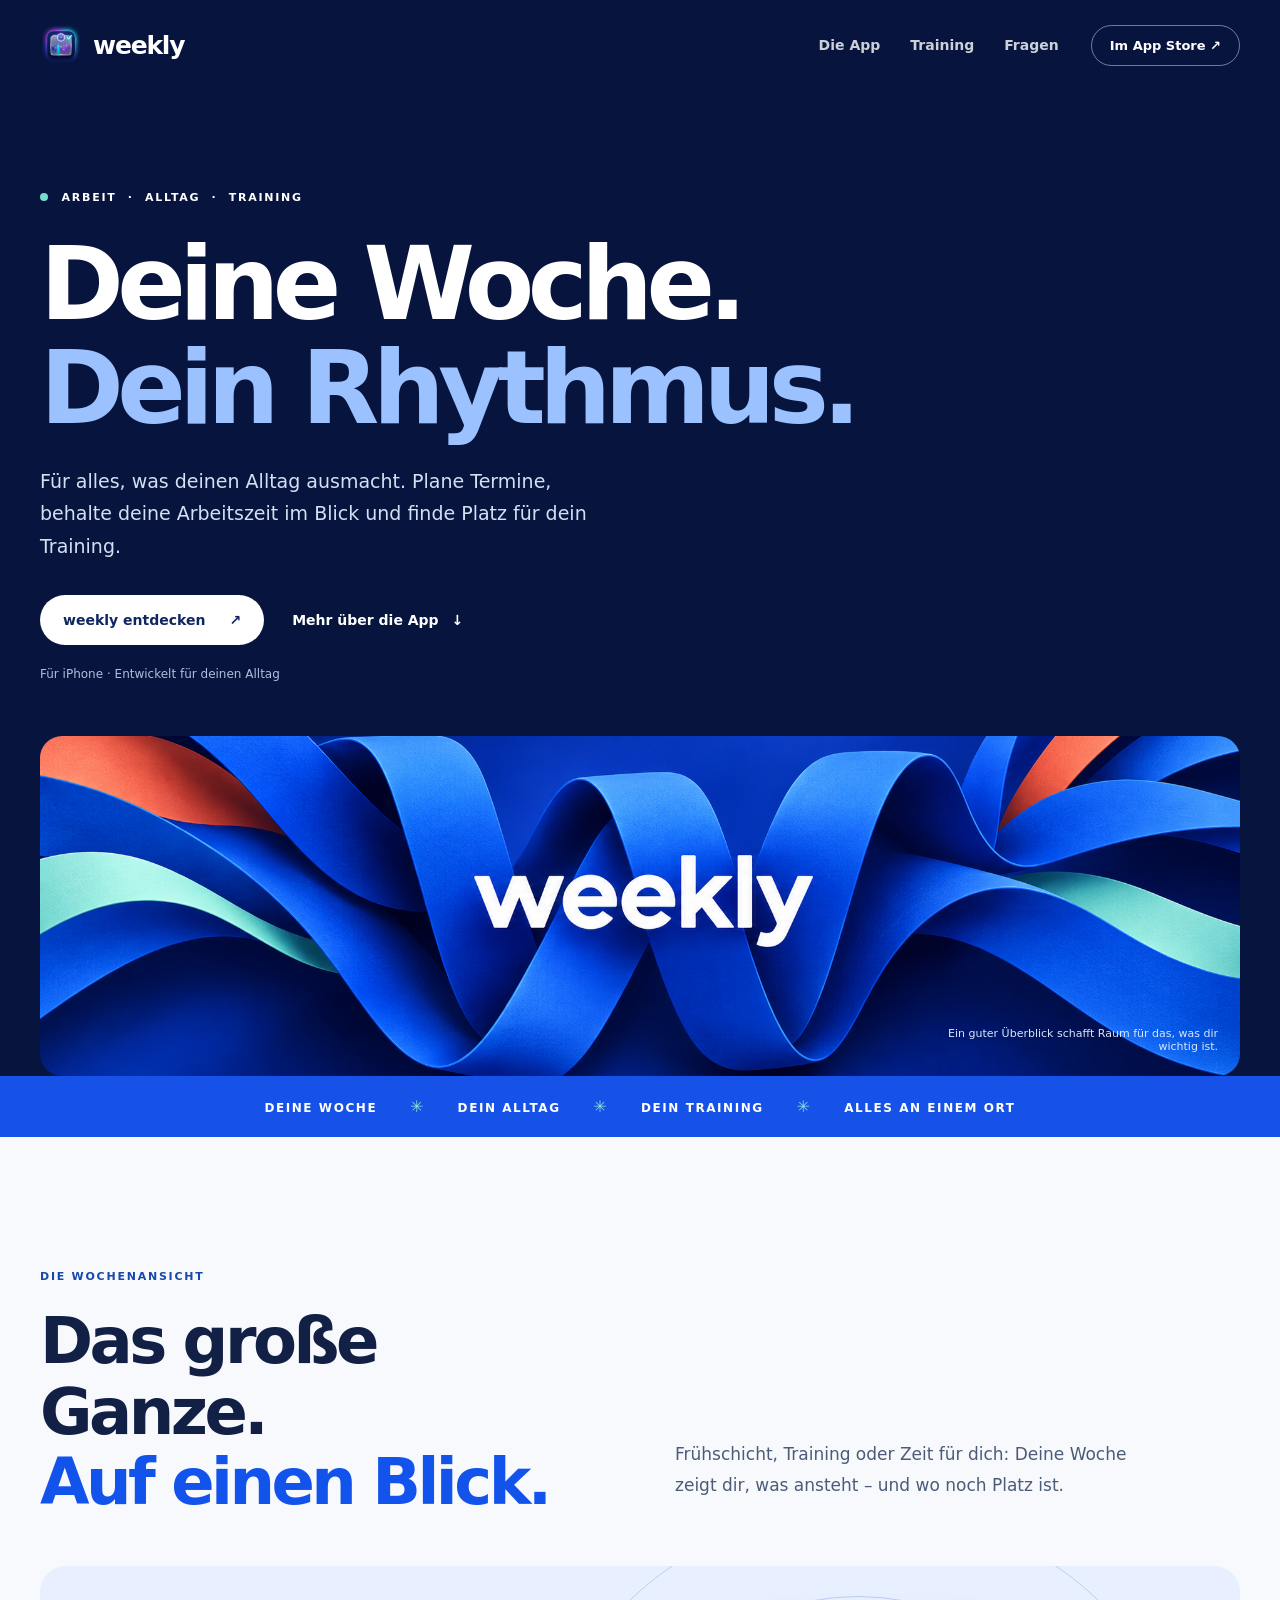
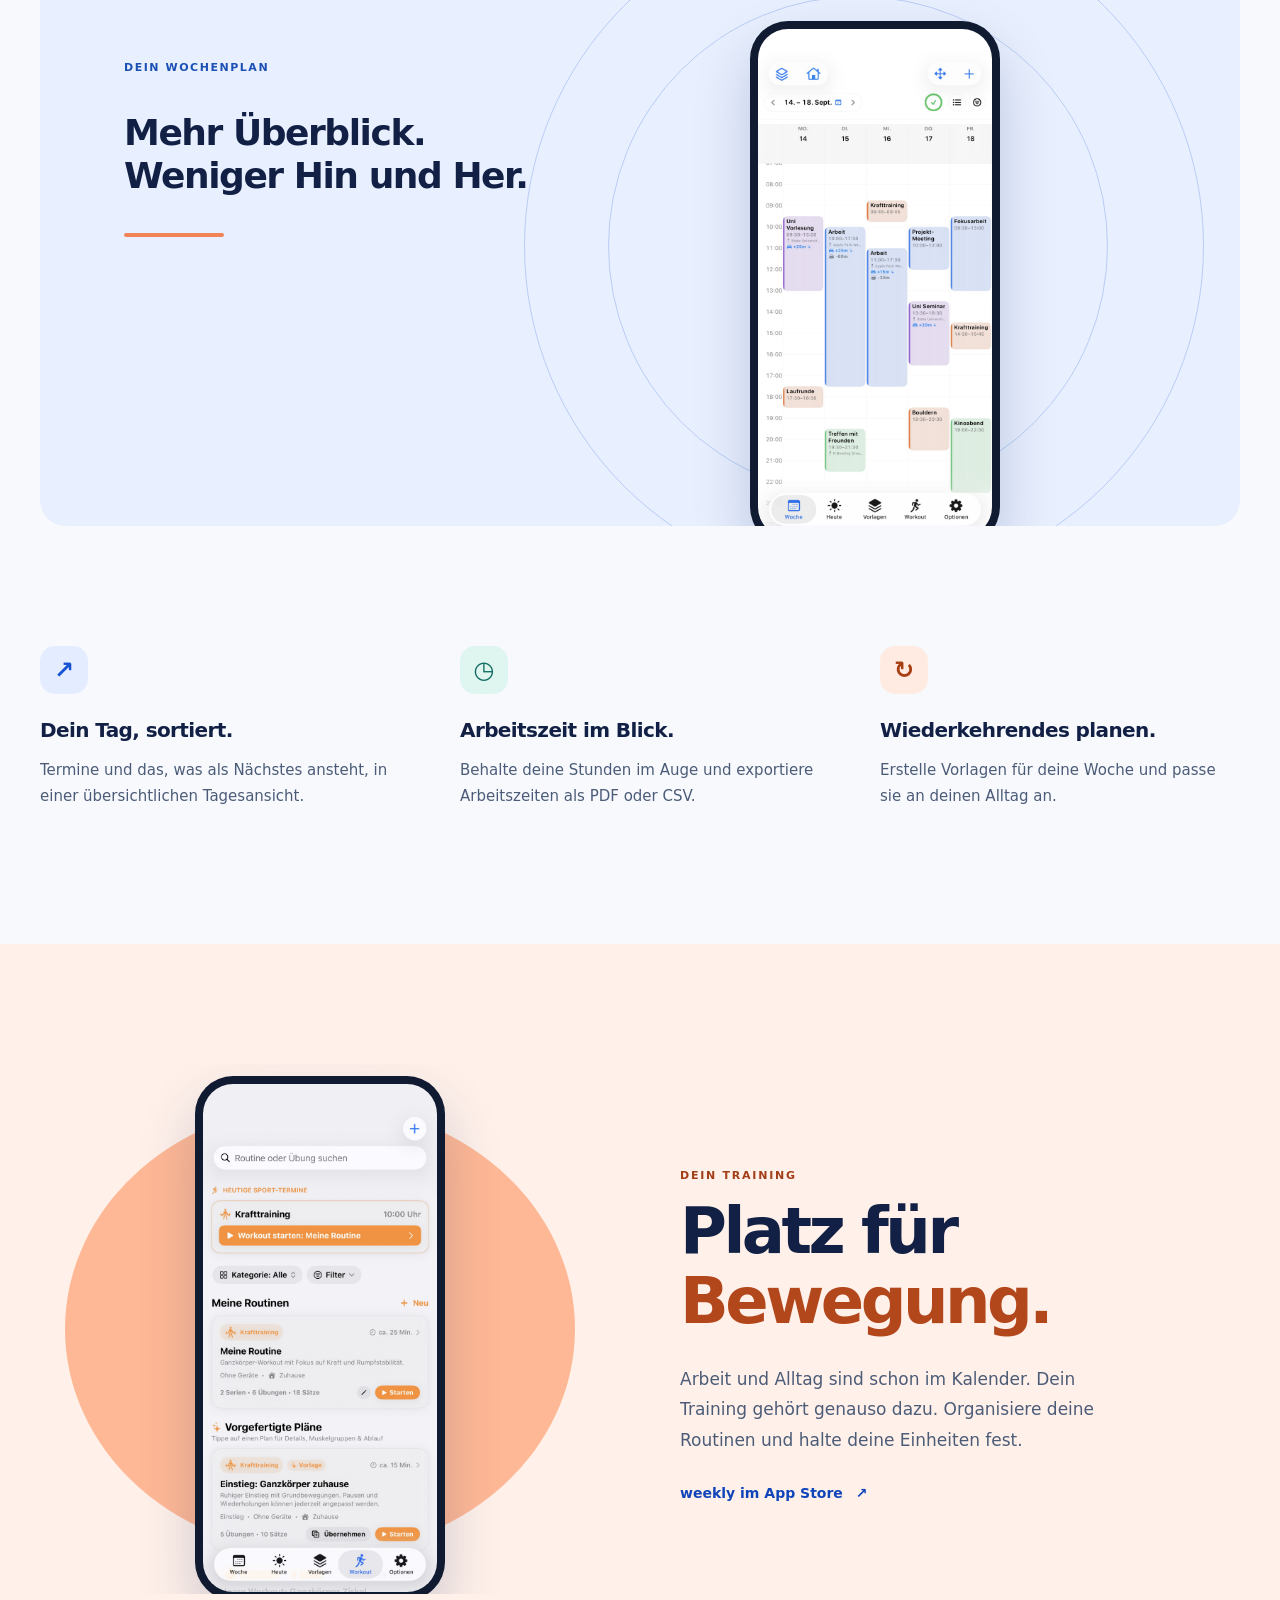
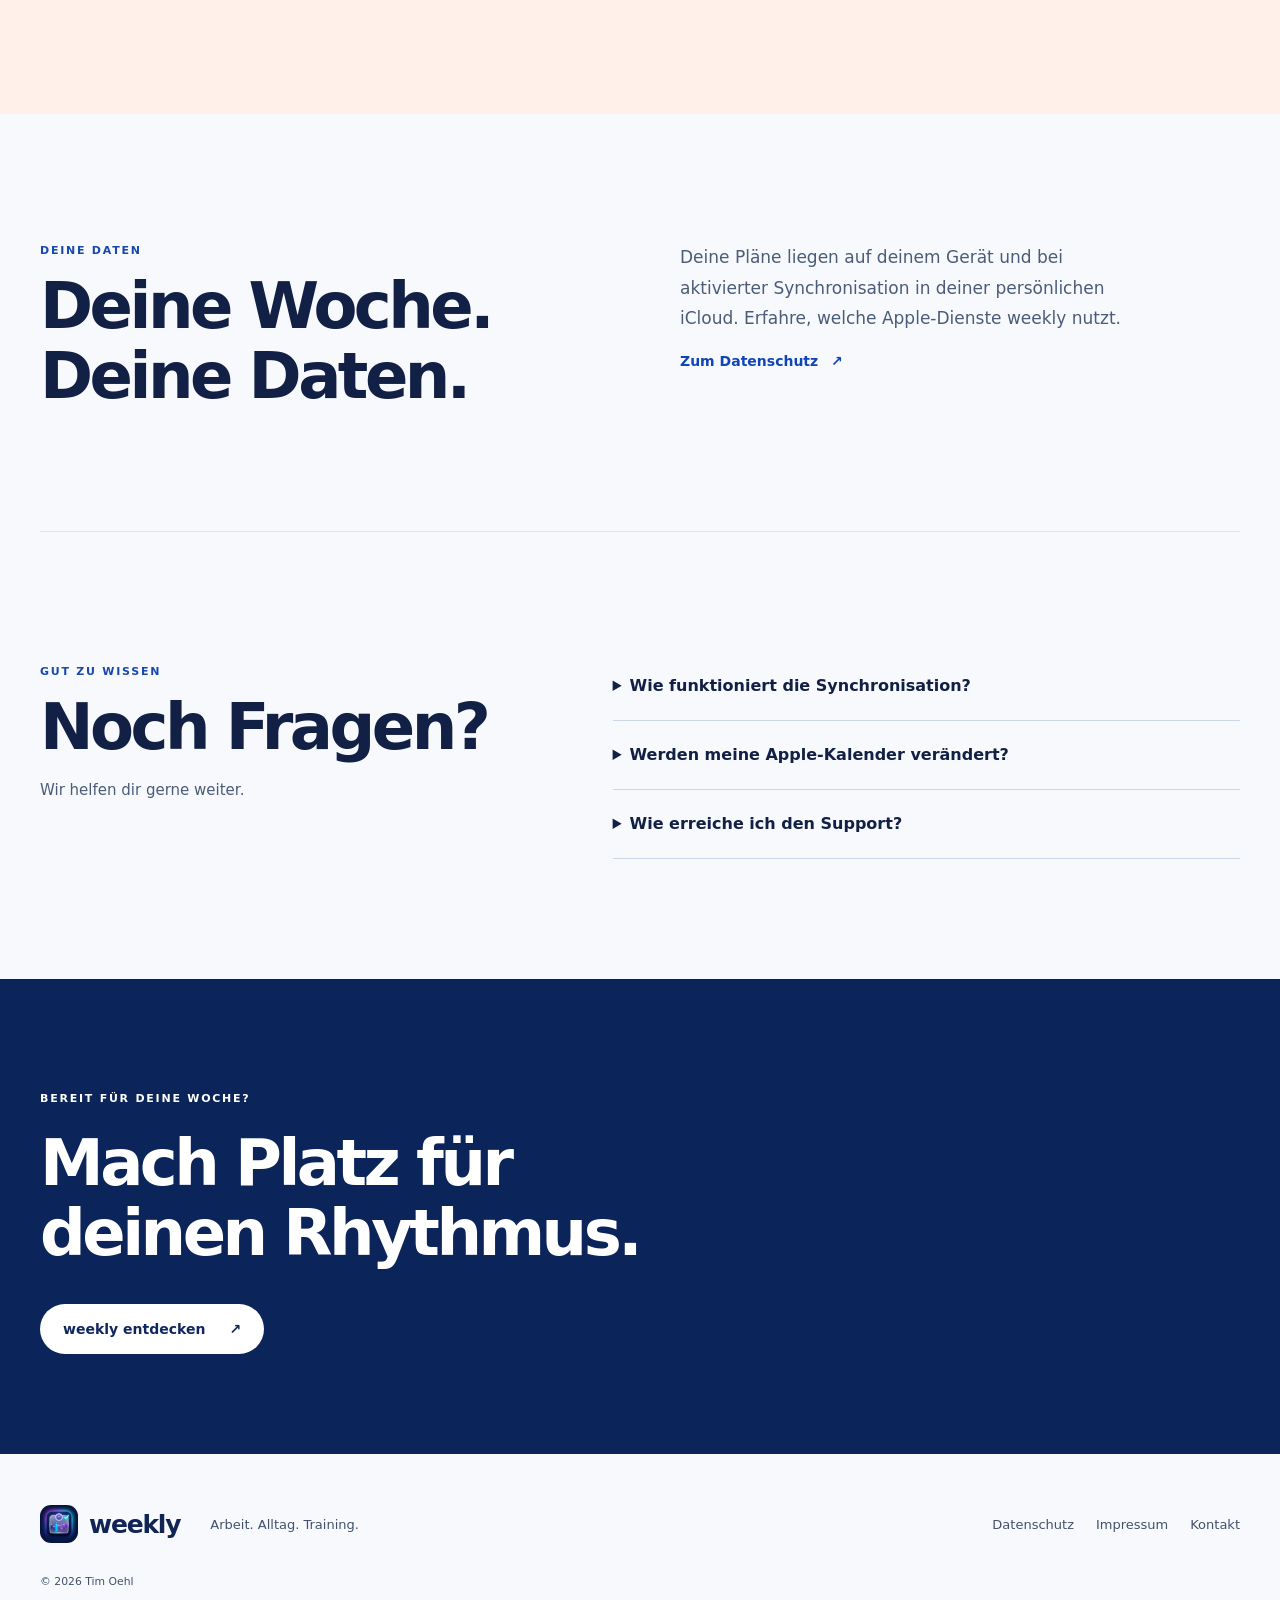
==== entwurf-2026/index.html @ a6a67837 "Add Weekly website redesign draft" ====
<!doctype html>
<html lang="de">
<head>
  <meta charset="utf-8">
  <meta name="viewport" content="width=device-width, initial-scale=1">
  <meta name="robots" content="noindex, nofollow">
  <meta name="description" content="Ein Gestaltungsentwurf für weekly: Arbeit, Alltag und Training in einer Woche.">
  <title>weekly – Deine Woche. Dein Rhythmus.</title>
  <link rel="icon" href="../assets/img/app-icon.png">
  <link rel="stylesheet" href="style.css">
</head>
<body>
<a class="skip" href="#inhalt">Zum Inhalt springen</a>
<header class="topbar wrap">
  <a class="brand" href="#start" aria-label="weekly Startseite"><img src="../assets/img/app-icon.png" alt="" width="42" height="42"><span>weekly</span></a>
  <nav aria-label="Hauptnavigation"><a href="#woche">Die App</a><a href="#training">Training</a><a href="#fragen">Fragen</a></nav>
  <a class="nav-button" href="https://apps.apple.com/us/app/weekly-work-workout/id6808738681">Im App Store <span aria-hidden="true">↗</span></a>
</header>
<main id="inhalt">
  <section id="start" class="hero wrap">
    <div class="hero-copy">
      <p class="eyebrow"><span class="status-dot"></span> ARBEIT &nbsp;·&nbsp; ALLTAG &nbsp;·&nbsp; TRAINING</p>
      <h1>Deine Woche.<br><span>Dein Rhythmus.</span></h1>
      <p class="intro">Für alles, was deinen Alltag ausmacht. Plane Termine, behalte deine Arbeitszeit im Blick und finde Platz für dein Training.</p>
      <div class="actions"><a class="button button-light" href="https://apps.apple.com/us/app/weekly-work-workout/id6808738681">weekly entdecken <span aria-hidden="true">↗</span></a><a class="text-link" href="#woche">Mehr über die App <span aria-hidden="true">↓</span></a></div>
      <p class="hero-note">Für iPhone · Entwickelt für deinen Alltag</p>
    </div>
    <div class="hero-art"><img src="assets/baender.png" alt="" width="1916" height="821"><p class="art-caption">Ein guter Überblick schafft Raum für das, was dir wichtig ist.</p></div>
  </section>
  <div class="ticker" aria-hidden="true"><div>DEINE WOCHE <span>✳</span> DEIN ALLTAG <span>✳</span> DEIN TRAINING <span>✳</span> ALLES AN EINEM ORT</div></div>
  <section id="woche" class="week section wrap">
    <div class="section-head"><p class="eyebrow blue">DIE WOCHENANSICHT</p><h2>Das große Ganze.<br><span>Auf einen Blick.</span></h2><p>Frühschicht, Training oder Zeit für dich: Deine Woche zeigt dir, was ansteht – und wo noch Platz ist.</p></div>
    <div class="week-stage"><div class="stage-copy"><span class="stage-label">DEIN WOCHENPLAN</span><p>Mehr Überblick.<br>Weniger Hin und Her.</p><span class="stage-line"></span></div><div class="phone"><img src="../assets/img/weekly-week-de.jpg" alt="Wochenansicht der App mit beispielhaften Terminen für Arbeit und Training" loading="lazy" width="1320" height="2868"></div><span class="stage-orbit orbit-one"></span><span class="stage-orbit orbit-two"></span></div>
  </section>
  <section class="details section wrap" aria-label="Funktionen">
    <article class="detail"><div class="detail-icon blue-icon" aria-hidden="true">↗</div><h3>Dein Tag, sortiert.</h3><p>Termine und das, was als Nächstes ansteht, in einer übersichtlichen Tagesansicht.</p></article>
    <article class="detail"><div class="detail-icon mint-icon" aria-hidden="true">◷</div><h3>Arbeitszeit im Blick.</h3><p>Behalte deine Stunden im Auge und exportiere Arbeitszeiten als PDF oder CSV.</p></article>
    <article class="detail"><div class="detail-icon orange-icon" aria-hidden="true">↻</div><h3>Wiederkehrendes planen.</h3><p>Erstelle Vorlagen für deine Woche und passe sie an deinen Alltag an.</p></article>
  </section>
  <section id="training" class="training section"><div class="wrap training-grid"><div class="training-visual"><div class="training-blob"></div><div class="phone workout-phone"><img src="../assets/img/weekly-workout-de.jpg" alt="Workout-Bereich der App mit Routinen und Trainingsplänen" loading="lazy" width="1320" height="2868"></div></div><div class="training-copy"><p class="eyebrow orange">DEIN TRAINING</p><h2>Platz für<br><span>Bewegung.</span></h2><p>Arbeit und Alltag sind schon im Kalender. Dein Training gehört genauso dazu. Organisiere deine Routinen und halte deine Einheiten fest.</p><a class="text-link dark-link" href="https://apps.apple.com/us/app/weekly-work-workout/id6808738681">weekly im App Store <span aria-hidden="true">↗</span></a></div></div></section>
  <section class="privacy wrap section"><div><p class="eyebrow blue">DEINE DATEN</p><h2>Deine Woche.<br>Deine Daten.</h2></div><div><p>Deine Pläne liegen auf deinem Gerät und bei aktivierter Synchronisation in deiner persönlichen iCloud. Erfahre, welche Apple-Dienste weekly nutzt.</p><a class="text-link dark-link" href="../privacy.html">Zum Datenschutz <span aria-hidden="true">↗</span></a></div></section>
  <section id="fragen" class="faq wrap section"><div class="faq-heading"><p class="eyebrow blue">GUT ZU WISSEN</p><h2>Noch Fragen?</h2><p>Wir helfen dir gerne weiter.</p></div><div class="faq-list"><details><summary>Wie funktioniert die Synchronisation?</summary><p>Wenn du iCloud für weekly aktiviert hast, können deine Daten über dein persönliches iCloud-Konto auf deinen Geräten synchronisiert werden.</p></details><details><summary>Werden meine Apple-Kalender verändert?</summary><p>weekly zeigt ausgewählte Kalendertermine als lesende Einbindung an. Deine Quellkalender bleiben unverändert.</p></details><details><summary>Wie erreiche ich den Support?</summary><p>Schreibe an <a href="mailto:weekly.workandworkout@gmail.com">weekly.workandworkout@gmail.com</a>.</p></details></div></section>
  <section class="endcap"><div class="wrap"><p class="eyebrow">BEREIT FÜR DEINE WOCHE?</p><h2>Mach Platz für<br>deinen Rhythmus.</h2><a class="button button-light" href="https://apps.apple.com/us/app/weekly-work-workout/id6808738681">weekly entdecken <span aria-hidden="true">↗</span></a></div></section>
</main>
<footer class="wrap footer"><a class="brand" href="#start"><img src="../assets/img/app-icon.png" alt="" width="38" height="38"><span>weekly</span></a><p>Arbeit. Alltag. Training.</p><div><a href="../privacy.html">Datenschutz</a><a href="../imprint.html">Impressum</a><a href="mailto:weekly.workandworkout@gmail.com">Kontakt</a></div><small>© 2026 Tim Oehl</small></footer>
</body>
</html>
---- entwurf-2026/style.css ----
@font-face{font-family:Jakarta;src:url('assets/PlusJakartaSans-Variable.ttf') format('truetype');font-weight:200 800;font-display:swap}
:root{--navy:#07153e;--blue:#1253eb;--text:#112044;--muted:#4c5c78;--orange:#e86834;--paper:#f7f9fd}*{box-sizing:border-box}html{scroll-behavior:smooth}body{margin:0;font-family:Jakarta,system-ui,sans-serif;color:var(--text);background:var(--paper)}a{color:inherit}img{display:block;max-width:100%}.wrap{width:min(100% - 64px,1200px);margin-inline:auto}.skip{position:absolute;left:20px;top:-100px;z-index:10;background:white;color:#07153e;padding:12px}.skip:focus{top:10px}:focus-visible{outline:3px solid #ff925f;outline-offset:4px}.topbar{display:flex;align-items:center;gap:32px;min-height:90px;color:white}.brand{display:inline-flex;align-items:center;gap:11px;text-decoration:none;font-size:25px;letter-spacing:-1.2px;font-weight:800}.brand img{border-radius:11px}.topbar nav{display:flex;gap:30px;margin-left:auto;font-size:14px;font-weight:600}.topbar nav a{text-decoration:none;opacity:.8}.topbar nav a:hover{opacity:1}.nav-button{padding:12px 18px;border:1px solid #ffffff70;border-radius:100px;text-decoration:none;font-size:13px;font-weight:700;white-space:nowrap}.topbar,.hero{position:relative;z-index:1}body:before{content:"";position:absolute;inset:0 0 auto;height:920px;background:#07153e;z-index:0}.hero{color:white;padding-top:88px}.hero-copy{position:relative;z-index:2;max-width:870px}.eyebrow{font-size:11px;letter-spacing:.16em;font-weight:800;line-height:1.6}.status-dot{display:inline-block;width:8px;height:8px;background:#78dccc;border-radius:50%;margin-right:8px}.hero h1{font-size:clamp(52px,7.9vw,104px);line-height:1.03;letter-spacing:-.065em;margin:25px 0}.hero h1 span{color:#9bc2ff}.intro{font-size:clamp(16px,1.5vw,19px);line-height:1.7;color:#d4dff3;max-width:570px}.actions{display:flex;align-items:center;gap:28px;margin-top:33px}.button{display:inline-flex;gap:24px;align-items:center;justify-content:center;padding:17px 23px;border-radius:100px;text-decoration:none;font-weight:800;font-size:14px}.button-light{background:white;color:#102660}.text-link{font-size:14px;font-weight:700;text-decoration:none}.text-link span{margin-left:8px}.hero-note{font-size:12px;color:#aebfdb;margin-top:22px}.hero-art{margin-top:55px;position:relative}.hero-art img{width:100%;height:340px;object-fit:cover;border-radius:22px}.art-caption{position:absolute;bottom:12px;right:22px;font-size:11px;color:#d7e6ff;text-align:right;max-width:270px}.ticker{background:#1752e8;color:#fff;margin-top:0;overflow:hidden;white-space:nowrap;font-weight:800;font-size:12px;letter-spacing:.13em}.ticker div{text-align:center;padding:21px}.ticker span{color:#87e1d2;padding:0 27px;font-size:16px}.section{padding-block:120px}.section-head{display:grid;grid-template-columns:1fr 1fr;column-gap:70px;align-items:end}.section-head .eyebrow{grid-column:1/-1}.section h2,.endcap h2{font-size:clamp(40px,5vw,66px);line-height:1.1;letter-spacing:-.055em;margin:10px 0 0}.section h2 span{color:var(--blue)}.section-head>p:last-child,.training-copy>p:not(.eyebrow),.privacy>div:last-child p{font-size:17px;color:var(--muted);line-height:1.8;max-width:460px}.blue{color:#1749ad}.week-stage{height:560px;border-radius:26px;background:#e8effe;margin-top:48px;position:relative;overflow:hidden}.stage-copy{position:absolute;top:90px;left:7%;z-index:2}.stage-label{font-weight:800;font-size:11px;letter-spacing:.14em;color:#1b50b5}.stage-copy p{font-size:clamp(24px,3vw,36px);font-weight:800;letter-spacing:-.04em;line-height:1.2}.stage-line{display:block;width:100px;height:4px;background:#f08457;border-radius:3px}.phone{width:250px;background:#101b32;padding:8px;border-radius:38px;box-shadow:0 28px 55px #16366e35;overflow:hidden}.phone img{width:100%;border-radius:30px}.week-stage .phone{position:absolute;top:55px;right:20%;z-index:2}.stage-orbit{position:absolute;width:500px;height:500px;border-radius:50%;border:1px solid #b9cdf5;right:11%;top:30px}.orbit-two{width:680px;height:680px;right:3%;top:-60px}.details{display:grid;grid-template-columns:repeat(3,1fr);gap:60px;padding-top:0}.detail-icon{width:48px;height:48px;border-radius:15px;display:grid;place-items:center;font-size:24px;font-weight:800}.blue-icon{color:#1552d2;background:#e4edff}.mint-icon{color:#126c63;background:#dff5ef}.orange-icon{color:#a83e12;background:#ffebe2}.detail h3{font-size:20px;letter-spacing:-.03em;margin:24px 0 10px}.detail p,.faq-heading p:last-child{font-size:15px;line-height:1.75;color:var(--muted)}.training{background:#fff0e9}.training-grid{display:grid;grid-template-columns:1fr 1fr;align-items:center;gap:80px}.training-visual{height:530px;position:relative;overflow:hidden}.training-blob{position:absolute;inset:40px 25px;border-radius:50%;background:#ffb895}.workout-phone{position:absolute;top:12px;left:50%;transform:translateX(-50%)}.training-copy h2 span{color:#b3471c}.orange{color:#a13e18}.training-copy>p:not(.eyebrow){margin:27px 0}.dark-link{color:#1045ba}.privacy{display:grid;grid-template-columns:1fr 1fr;gap:80px;border-bottom:1px solid #dce5f4}.privacy p{margin-top:8px}.faq{display:grid;grid-template-columns:1fr 1.3fr;gap:90px}.faq details{border-bottom:1px solid #ccd7e7;padding:22px 0}.faq summary{font-weight:700;cursor:pointer;line-height:1.5}.faq details p{font-size:14px;color:var(--muted);line-height:1.7}.endcap{background:#0b245a;color:white;padding:100px 0}.endcap h2{margin:20px 0 35px}.footer{display:flex;align-items:center;gap:30px;padding-block:50px;color:#42516c;font-size:13px;flex-wrap:wrap}.footer .brand{color:#102455}.footer div{display:flex;gap:22px;margin-left:auto}.footer a{text-decoration:none}.footer small{flex-basis:100%}@media(max-width:700px){.wrap{width:min(100% - 36px,1200px)}.topbar{min-height:76px;gap:10px}.topbar nav{display:none}.nav-button{margin-left:auto;font-size:12px}.hero{padding-top:55px}.hero h1{font-size:clamp(48px,12vw,72px)}.hero-art{margin-top:45px}.hero-art img{height:230px}.art-caption{display:none}body:before{height:820px}.ticker div{text-align:left}.section{padding-block:75px}.section-head,.training-grid,.privacy,.faq{grid-template-columns:1fr;gap:20px}.section-head>p:last-child{margin-top:12px}.week-stage{height:470px}.week-stage .phone{right:6%;top:90px;width:190px}.stage-copy{top:35px;left:7%}.stage-copy p{font-size:20px}.details{grid-template-columns:1fr;gap:25px;padding-top:0}.detail{display:grid;grid-template-columns:48px 1fr;column-gap:16px}.detail h3{margin:0}.detail p{grid-column:2;margin-top:0}.training-grid{gap:30px}.training-visual{height:420px}.workout-phone{width:205px}.privacy{gap:15px}.faq{gap:20px}.footer div{margin-left:0;flex-basis:100%}}@media(prefers-reduced-motion:reduce){html{scroll-behavior:auto}}
/* Let each dark region grow with its content at every text and viewport size. */
body:before{display:none}.topbar:before,.hero:before{content:"";position:absolute;z-index:-1;top:0;bottom:0;left:50%;width:100vw;transform:translateX(-50%);background:var(--navy)}.phone img{height:auto}
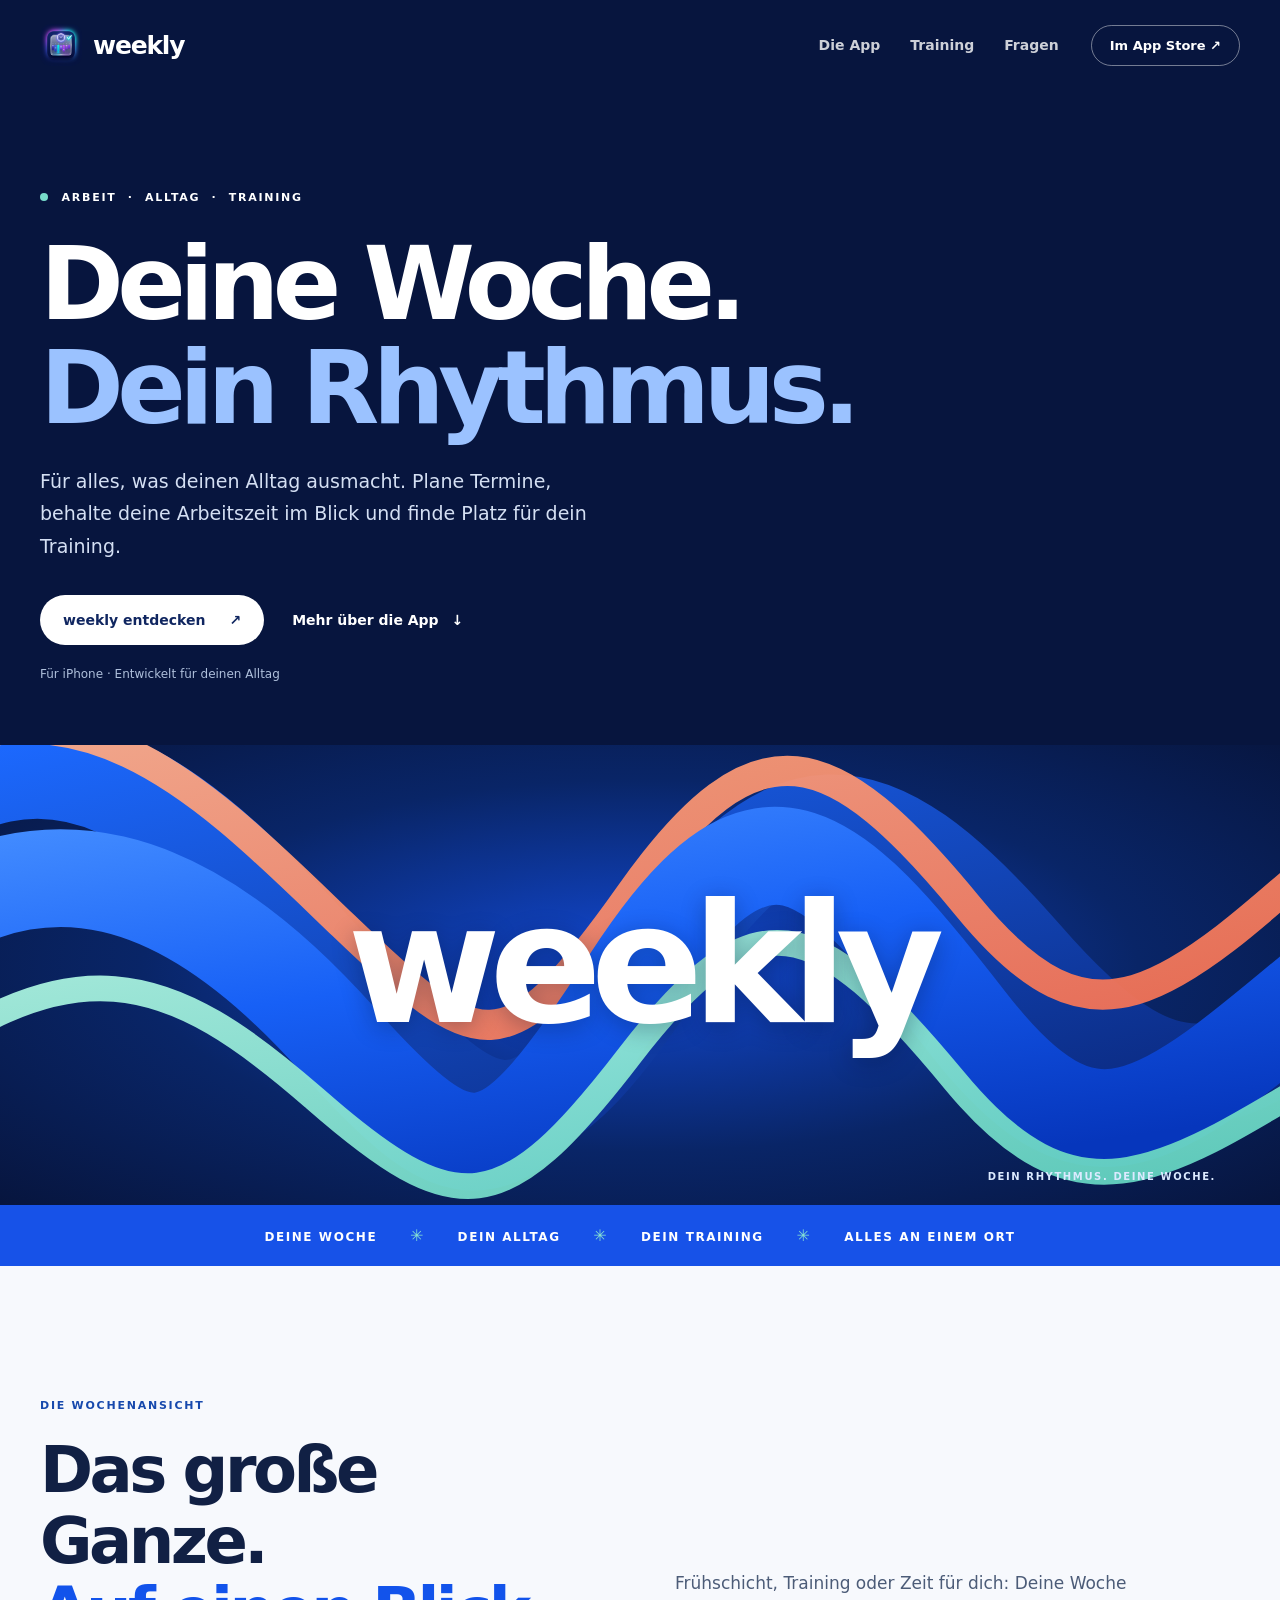
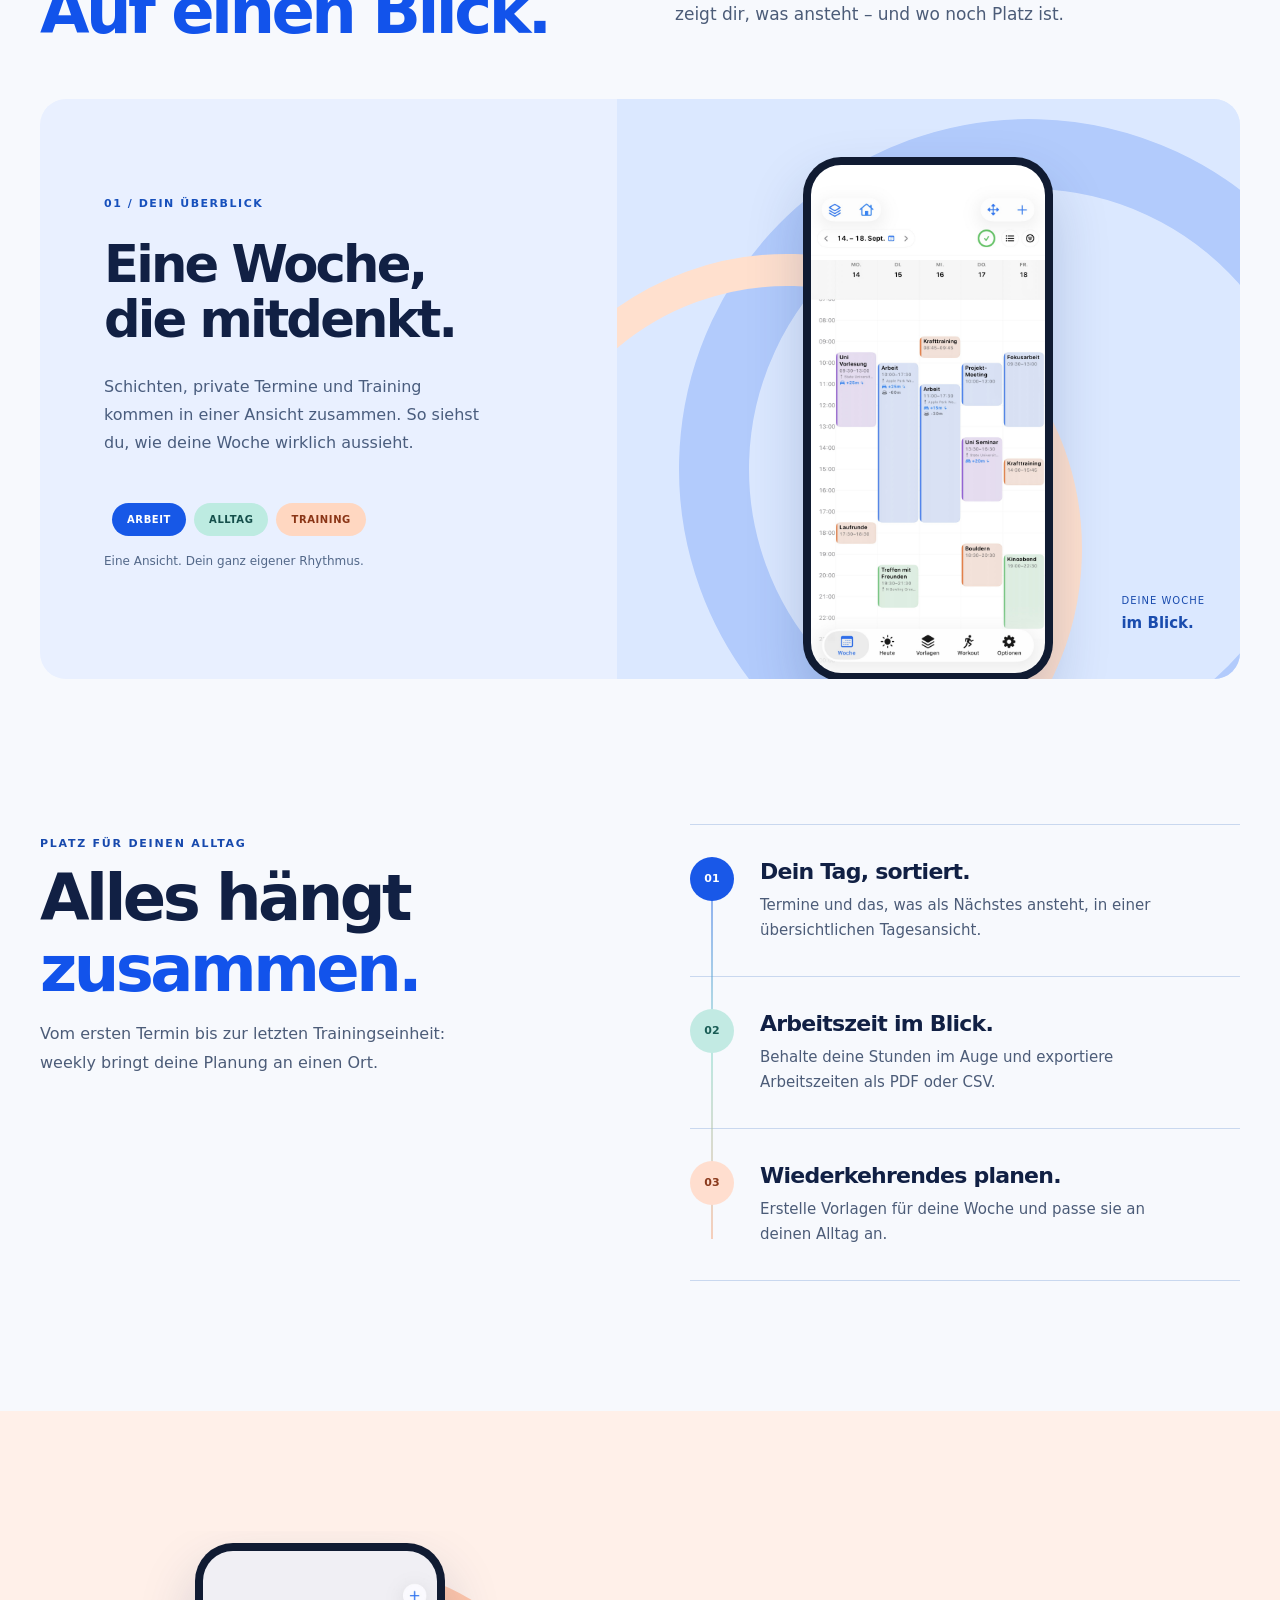
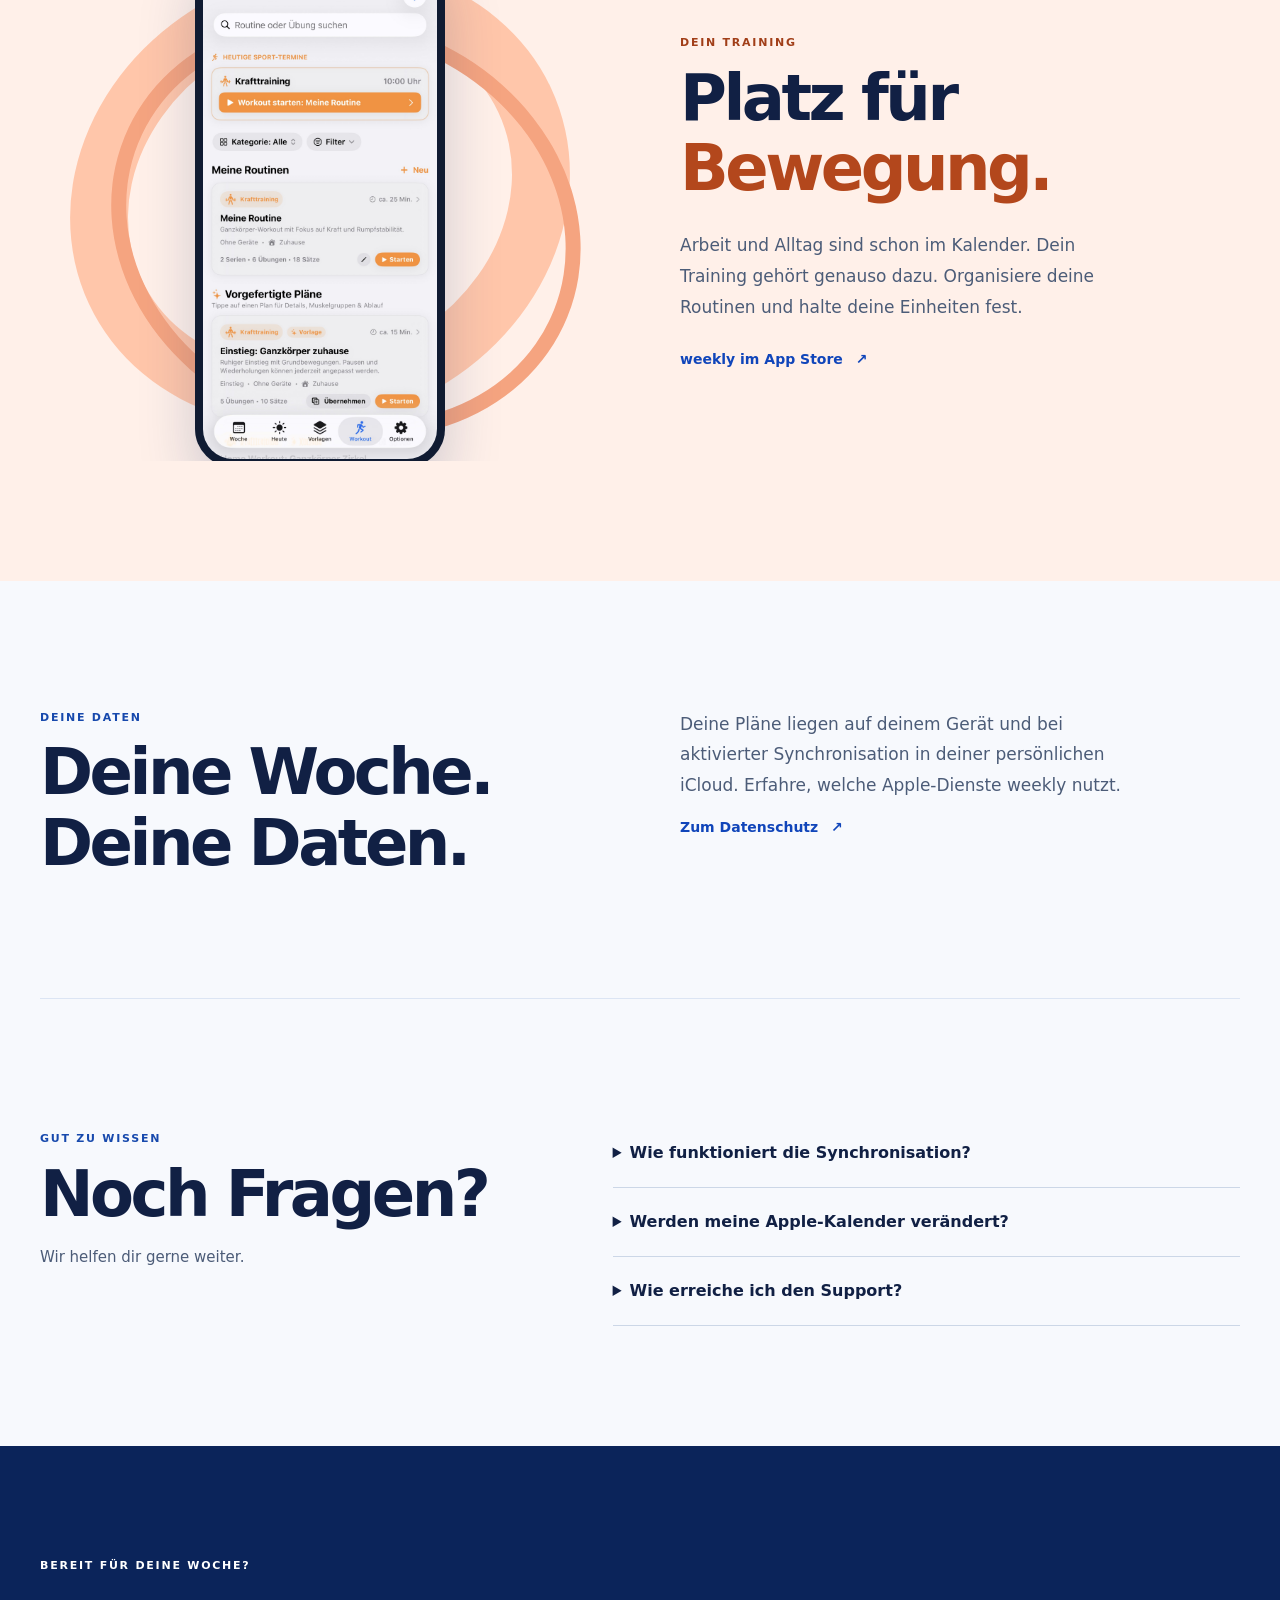
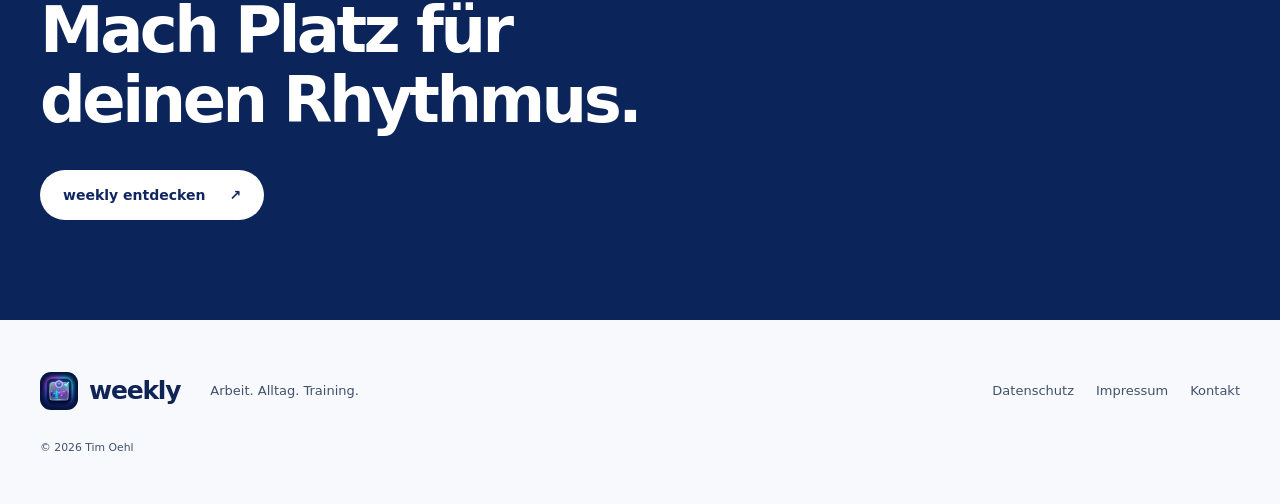
==== commit 26301eb2: "Bring ribbon motion into Weekly website draft" ====
--- a/entwurf-2026/index.html
+++ b/entwurf-2026/index.html
@@ -25,18 +25,30 @@
       <div class="actions"><a class="button button-light" href="https://apps.apple.com/us/app/weekly-work-workout/id6808738681">weekly entdecken <span aria-hidden="true">↗</span></a><a class="text-link" href="#woche">Mehr über die App <span aria-hidden="true">↓</span></a></div>
       <p class="hero-note">Für iPhone · Entwickelt für deinen Alltag</p>
     </div>
-    <div class="hero-art"><img src="assets/baender.png" alt="" width="1916" height="821"><p class="art-caption">Ein guter Überblick schafft Raum für das, was dir wichtig ist.</p></div>
+    <div class="ribbon-hero" aria-label="weekly – Dein Rhythmus für die Woche">
+      <svg class="ribbon-art" viewBox="0 0 1440 520" preserveAspectRatio="xMidYMid slice" aria-hidden="true">
+        <defs>
+          <linearGradient id="ribbon-blue" x1="0" y1="0" x2="0.8" y2="1"><stop stop-color="#428bff"/><stop offset=".45" stop-color="#1760f6"/><stop offset="1" stop-color="#0636bc"/></linearGradient>
+          <linearGradient id="ribbon-deep" x1="0" y1="0" x2="1" y2="1"><stop stop-color="#1c69ff"/><stop offset="1" stop-color="#092373"/></linearGradient>
+          <linearGradient id="ribbon-coral" x1="0" y1="0" x2="1" y2="1"><stop stop-color="#ffae87"/><stop offset="1" stop-color="#f36c50"/></linearGradient>
+          <linearGradient id="ribbon-mint" x1="0" y1="0" x2="1" y2="1"><stop stop-color="#b3f6e3"/><stop offset="1" stop-color="#5ccfbd"/></linearGradient>
+        </defs>
+        <g class="ribbon-layer ribbon-layer-back"><path d="M-150 120 C65 -80 216 83 380 264 S588 478 735 258 S974 37 1150 240 S1415 400 1580 178" fill="none" stroke="url(#ribbon-deep)" stroke-width="112"/><path d="M-120 26 C92 -94 234 58 386 204 S568 369 710 168 S937 -2 1089 183 S1320 274 1555 66" fill="none" stroke="url(#ribbon-coral)" stroke-width="34" opacity=".94"/></g>
+        <g class="ribbon-layer ribbon-layer-front"><path d="M-180 276 C40 51 232 167 380 333 S565 491 710 266 S930 109 1088 313 S1320 406 1580 194" fill="none" stroke="url(#ribbon-blue)" stroke-width="110"/><path d="M-145 400 C80 210 194 259 354 399 S566 536 708 351 S917 189 1074 379 S1330 463 1580 318" fill="none" stroke="url(#ribbon-mint)" stroke-width="29" opacity=".95"/></g>
+      </svg>
+      <span class="ribbon-wordmark" aria-hidden="true">weekly</span>
+      <span class="ribbon-footnote" aria-hidden="true">DEIN RHYTHMUS. DEINE WOCHE.</span>
+    </div>
   </section>
   <div class="ticker" aria-hidden="true"><div>DEINE WOCHE <span>✳</span> DEIN ALLTAG <span>✳</span> DEIN TRAINING <span>✳</span> ALLES AN EINEM ORT</div></div>
   <section id="woche" class="week section wrap">
     <div class="section-head"><p class="eyebrow blue">DIE WOCHENANSICHT</p><h2>Das große Ganze.<br><span>Auf einen Blick.</span></h2><p>Frühschicht, Training oder Zeit für dich: Deine Woche zeigt dir, was ansteht – und wo noch Platz ist.</p></div>
-    <div class="week-stage"><div class="stage-copy"><span class="stage-label">DEIN WOCHENPLAN</span><p>Mehr Überblick.<br>Weniger Hin und Her.</p><span class="stage-line"></span></div><div class="phone"><img src="../assets/img/weekly-week-de.jpg" alt="Wochenansicht der App mit beispielhaften Terminen für Arbeit und Training" loading="lazy" width="1320" height="2868"></div><span class="stage-orbit orbit-one"></span><span class="stage-orbit orbit-two"></span></div>
+    <div class="week-story">
+      <div class="week-story-copy"><span class="story-index">01 / DEIN ÜBERBLICK</span><h3>Eine Woche,<br>die mitdenkt.</h3><p>Schichten, private Termine und Training kommen in einer Ansicht zusammen. So siehst du, wie deine Woche wirklich aussieht.</p><div class="mini-schedule" aria-hidden="true"><span class="mini-track"></span><span class="schedule-pill work">ARBEIT</span><span class="schedule-pill personal">ALLTAG</span><span class="schedule-pill sport">TRAINING</span></div><p class="story-note">Eine Ansicht. Dein ganz eigener Rhythmus.</p></div>
+      <div class="week-story-visual"><span class="visual-arc arc-a"></span><span class="visual-arc arc-b"></span><div class="phone"><img src="../assets/img/weekly-week-de.jpg" alt="Wochenansicht der App mit beispielhaften Terminen für Arbeit und Training" loading="lazy" width="1320" height="2868"></div><span class="visual-label">DEINE WOCHE<br><strong>im Blick.</strong></span></div>
+    </div>
   </section>
-  <section class="details section wrap" aria-label="Funktionen">
-    <article class="detail"><div class="detail-icon blue-icon" aria-hidden="true">↗</div><h3>Dein Tag, sortiert.</h3><p>Termine und das, was als Nächstes ansteht, in einer übersichtlichen Tagesansicht.</p></article>
-    <article class="detail"><div class="detail-icon mint-icon" aria-hidden="true">◷</div><h3>Arbeitszeit im Blick.</h3><p>Behalte deine Stunden im Auge und exportiere Arbeitszeiten als PDF oder CSV.</p></article>
-    <article class="detail"><div class="detail-icon orange-icon" aria-hidden="true">↻</div><h3>Wiederkehrendes planen.</h3><p>Erstelle Vorlagen für deine Woche und passe sie an deinen Alltag an.</p></article>
-  </section>
+  <section class="flow-section" aria-label="Die Funktionen von weekly"><div class="wrap flow-layout"><div class="flow-intro"><p class="eyebrow blue">PLATZ FÜR DEINEN ALLTAG</p><h2>Alles hängt<br><span>zusammen.</span></h2><p>Vom ersten Termin bis zur letzten Trainingseinheit: weekly bringt deine Planung an einen Ort.</p></div><div class="flow-list"><article class="flow-item"><span class="flow-number">01</span><div><h3>Dein Tag, sortiert.</h3><p>Termine und das, was als Nächstes ansteht, in einer übersichtlichen Tagesansicht.</p></div></article><article class="flow-item"><span class="flow-number mint">02</span><div><h3>Arbeitszeit im Blick.</h3><p>Behalte deine Stunden im Auge und exportiere Arbeitszeiten als PDF oder CSV.</p></div></article><article class="flow-item"><span class="flow-number coral">03</span><div><h3>Wiederkehrendes planen.</h3><p>Erstelle Vorlagen für deine Woche und passe sie an deinen Alltag an.</p></div></article></div></div></section>
   <section id="training" class="training section"><div class="wrap training-grid"><div class="training-visual"><div class="training-blob"></div><div class="phone workout-phone"><img src="../assets/img/weekly-workout-de.jpg" alt="Workout-Bereich der App mit Routinen und Trainingsplänen" loading="lazy" width="1320" height="2868"></div></div><div class="training-copy"><p class="eyebrow orange">DEIN TRAINING</p><h2>Platz für<br><span>Bewegung.</span></h2><p>Arbeit und Alltag sind schon im Kalender. Dein Training gehört genauso dazu. Organisiere deine Routinen und halte deine Einheiten fest.</p><a class="text-link dark-link" href="https://apps.apple.com/us/app/weekly-work-workout/id6808738681">weekly im App Store <span aria-hidden="true">↗</span></a></div></div></section>
   <section class="privacy wrap section"><div><p class="eyebrow blue">DEINE DATEN</p><h2>Deine Woche.<br>Deine Daten.</h2></div><div><p>Deine Pläne liegen auf deinem Gerät und bei aktivierter Synchronisation in deiner persönlichen iCloud. Erfahre, welche Apple-Dienste weekly nutzt.</p><a class="text-link dark-link" href="../privacy.html">Zum Datenschutz <span aria-hidden="true">↗</span></a></div></section>
   <section id="fragen" class="faq wrap section"><div class="faq-heading"><p class="eyebrow blue">GUT ZU WISSEN</p><h2>Noch Fragen?</h2><p>Wir helfen dir gerne weiter.</p></div><div class="faq-list"><details><summary>Wie funktioniert die Synchronisation?</summary><p>Wenn du iCloud für weekly aktiviert hast, können deine Daten über dein persönliches iCloud-Konto auf deinen Geräten synchronisiert werden.</p></details><details><summary>Werden meine Apple-Kalender verändert?</summary><p>weekly zeigt ausgewählte Kalendertermine als lesende Einbindung an. Deine Quellkalender bleiben unverändert.</p></details><details><summary>Wie erreiche ich den Support?</summary><p>Schreibe an <a href="mailto:weekly.workandworkout@gmail.com">weekly.workandworkout@gmail.com</a>.</p></details></div></section>
--- a/entwurf-2026/style.css
+++ b/entwurf-2026/style.css
@@ -2,3 +2,8 @@
 :root{--navy:#07153e;--blue:#1253eb;--text:#112044;--muted:#4c5c78;--orange:#e86834;--paper:#f7f9fd}*{box-sizing:border-box}html{scroll-behavior:smooth}body{margin:0;font-family:Jakarta,system-ui,sans-serif;color:var(--text);background:var(--paper)}a{color:inherit}img{display:block;max-width:100%}.wrap{width:min(100% - 64px,1200px);margin-inline:auto}.skip{position:absolute;left:20px;top:-100px;z-index:10;background:white;color:#07153e;padding:12px}.skip:focus{top:10px}:focus-visible{outline:3px solid #ff925f;outline-offset:4px}.topbar{display:flex;align-items:center;gap:32px;min-height:90px;color:white}.brand{display:inline-flex;align-items:center;gap:11px;text-decoration:none;font-size:25px;letter-spacing:-1.2px;font-weight:800}.brand img{border-radius:11px}.topbar nav{display:flex;gap:30px;margin-left:auto;font-size:14px;font-weight:600}.topbar nav a{text-decoration:none;opacity:.8}.topbar nav a:hover{opacity:1}.nav-button{padding:12px 18px;border:1px solid #ffffff70;border-radius:100px;text-decoration:none;font-size:13px;font-weight:700;white-space:nowrap}.topbar,.hero{position:relative;z-index:1}body:before{content:"";position:absolute;inset:0 0 auto;height:920px;background:#07153e;z-index:0}.hero{color:white;padding-top:88px}.hero-copy{position:relative;z-index:2;max-width:870px}.eyebrow{font-size:11px;letter-spacing:.16em;font-weight:800;line-height:1.6}.status-dot{display:inline-block;width:8px;height:8px;background:#78dccc;border-radius:50%;margin-right:8px}.hero h1{font-size:clamp(52px,7.9vw,104px);line-height:1.03;letter-spacing:-.065em;margin:25px 0}.hero h1 span{color:#9bc2ff}.intro{font-size:clamp(16px,1.5vw,19px);line-height:1.7;color:#d4dff3;max-width:570px}.actions{display:flex;align-items:center;gap:28px;margin-top:33px}.button{display:inline-flex;gap:24px;align-items:center;justify-content:center;padding:17px 23px;border-radius:100px;text-decoration:none;font-weight:800;font-size:14px}.button-light{background:white;color:#102660}.text-link{font-size:14px;font-weight:700;text-decoration:none}.text-link span{margin-left:8px}.hero-note{font-size:12px;color:#aebfdb;margin-top:22px}.hero-art{margin-top:55px;position:relative}.hero-art img{width:100%;height:340px;object-fit:cover;border-radius:22px}.art-caption{position:absolute;bottom:12px;right:22px;font-size:11px;color:#d7e6ff;text-align:right;max-width:270px}.ticker{background:#1752e8;color:#fff;margin-top:0;overflow:hidden;white-space:nowrap;font-weight:800;font-size:12px;letter-spacing:.13em}.ticker div{text-align:center;padding:21px}.ticker span{color:#87e1d2;padding:0 27px;font-size:16px}.section{padding-block:120px}.section-head{display:grid;grid-template-columns:1fr 1fr;column-gap:70px;align-items:end}.section-head .eyebrow{grid-column:1/-1}.section h2,.endcap h2{font-size:clamp(40px,5vw,66px);line-height:1.1;letter-spacing:-.055em;margin:10px 0 0}.section h2 span{color:var(--blue)}.section-head>p:last-child,.training-copy>p:not(.eyebrow),.privacy>div:last-child p{font-size:17px;color:var(--muted);line-height:1.8;max-width:460px}.blue{color:#1749ad}.week-stage{height:560px;border-radius:26px;background:#e8effe;margin-top:48px;position:relative;overflow:hidden}.stage-copy{position:absolute;top:90px;left:7%;z-index:2}.stage-label{font-weight:800;font-size:11px;letter-spacing:.14em;color:#1b50b5}.stage-copy p{font-size:clamp(24px,3vw,36px);font-weight:800;letter-spacing:-.04em;line-height:1.2}.stage-line{display:block;width:100px;height:4px;background:#f08457;border-radius:3px}.phone{width:250px;background:#101b32;padding:8px;border-radius:38px;box-shadow:0 28px 55px #16366e35;overflow:hidden}.phone img{width:100%;border-radius:30px}.week-stage .phone{position:absolute;top:55px;right:20%;z-index:2}.stage-orbit{position:absolute;width:500px;height:500px;border-radius:50%;border:1px solid #b9cdf5;right:11%;top:30px}.orbit-two{width:680px;height:680px;right:3%;top:-60px}.details{display:grid;grid-template-columns:repeat(3,1fr);gap:60px;padding-top:0}.detail-icon{width:48px;height:48px;border-radius:15px;display:grid;place-items:center;font-size:24px;font-weight:800}.blue-icon{color:#1552d2;background:#e4edff}.mint-icon{color:#126c63;background:#dff5ef}.orange-icon{color:#a83e12;background:#ffebe2}.detail h3{font-size:20px;letter-spacing:-.03em;margin:24px 0 10px}.detail p,.faq-heading p:last-child{font-size:15px;line-height:1.75;color:var(--muted)}.training{background:#fff0e9}.training-grid{display:grid;grid-template-columns:1fr 1fr;align-items:center;gap:80px}.training-visual{height:530px;position:relative;overflow:hidden}.training-blob{position:absolute;inset:40px 25px;border-radius:50%;background:#ffb895}.workout-phone{position:absolute;top:12px;left:50%;transform:translateX(-50%)}.training-copy h2 span{color:#b3471c}.orange{color:#a13e18}.training-copy>p:not(.eyebrow){margin:27px 0}.dark-link{color:#1045ba}.privacy{display:grid;grid-template-columns:1fr 1fr;gap:80px;border-bottom:1px solid #dce5f4}.privacy p{margin-top:8px}.faq{display:grid;grid-template-columns:1fr 1.3fr;gap:90px}.faq details{border-bottom:1px solid #ccd7e7;padding:22px 0}.faq summary{font-weight:700;cursor:pointer;line-height:1.5}.faq details p{font-size:14px;color:var(--muted);line-height:1.7}.endcap{background:#0b245a;color:white;padding:100px 0}.endcap h2{margin:20px 0 35px}.footer{display:flex;align-items:center;gap:30px;padding-block:50px;color:#42516c;font-size:13px;flex-wrap:wrap}.footer .brand{color:#102455}.footer div{display:flex;gap:22px;margin-left:auto}.footer a{text-decoration:none}.footer small{flex-basis:100%}@media(max-width:700px){.wrap{width:min(100% - 36px,1200px)}.topbar{min-height:76px;gap:10px}.topbar nav{display:none}.nav-button{margin-left:auto;font-size:12px}.hero{padding-top:55px}.hero h1{font-size:clamp(48px,12vw,72px)}.hero-art{margin-top:45px}.hero-art img{height:230px}.art-caption{display:none}body:before{height:820px}.ticker div{text-align:left}.section{padding-block:75px}.section-head,.training-grid,.privacy,.faq{grid-template-columns:1fr;gap:20px}.section-head>p:last-child{margin-top:12px}.week-stage{height:470px}.week-stage .phone{right:6%;top:90px;width:190px}.stage-copy{top:35px;left:7%}.stage-copy p{font-size:20px}.details{grid-template-columns:1fr;gap:25px;padding-top:0}.detail{display:grid;grid-template-columns:48px 1fr;column-gap:16px}.detail h3{margin:0}.detail p{grid-column:2;margin-top:0}.training-grid{gap:30px}.training-visual{height:420px}.workout-phone{width:205px}.privacy{gap:15px}.faq{gap:20px}.footer div{margin-left:0;flex-basis:100%}}@media(prefers-reduced-motion:reduce){html{scroll-behavior:auto}}
 /* Let each dark region grow with its content at every text and viewport size. */
 body:before{display:none}.topbar:before,.hero:before{content:"";position:absolute;z-index:-1;top:0;bottom:0;left:50%;width:100vw;transform:translateX(-50%);background:var(--navy)}.phone img{height:auto}
+/* The brand illustration is a live, scalable part of the page. */
+.hero{padding-bottom:0}.ribbon-hero{position:relative;isolation:isolate;margin:64px calc((min(100vw - 64px,1200px) - 100vw)/2) 0;height:clamp(260px,36vw,460px);overflow:hidden;background:radial-gradient(ellipse at 50% 48%,#1249d4 0,#092567 55%,#07153e 100%)}.ribbon-art{position:absolute;inset:0;width:100%;height:100%;overflow:visible}.ribbon-layer{transform-box:fill-box;transform-origin:center}.ribbon-layer-back{animation:band-back 14s ease-in-out infinite alternate}.ribbon-layer-front{animation:band-front 12s ease-in-out infinite alternate}.ribbon-wordmark{position:absolute;top:50%;left:50%;transform:translate(-50%,-56%);font-size:clamp(74px,13vw,190px);font-weight:800;letter-spacing:-.07em;color:#fff;text-shadow:0 5px 24px #04112d50;line-height:1}.ribbon-footnote{position:absolute;right:5%;bottom:23px;font-size:10px;letter-spacing:.16em;font-weight:800;color:#dbeaff}.ticker{position:relative;z-index:1}.week-story{display:grid;grid-template-columns:1fr 1.08fr;overflow:hidden;border-radius:26px;margin-top:52px;min-height:580px;background:#e9f0ff}.week-story-copy{padding:clamp(35px,5vw,75px);display:flex;flex-direction:column;align-items:flex-start;justify-content:center}.story-index{font-size:11px;font-weight:800;letter-spacing:.14em;color:#1750bc}.week-story h3{font-size:clamp(34px,4vw,55px);letter-spacing:-.055em;line-height:1.08;margin:27px 0 10px}.week-story-copy>p:not(.story-note){font-size:16px;line-height:1.75;color:#4a5d7e;max-width:390px}.mini-schedule{position:relative;display:flex;flex-wrap:wrap;gap:8px;margin-top:30px}.schedule-pill{font-size:10px;font-weight:800;letter-spacing:.06em;border-radius:100px;padding:11px 15px}.schedule-pill.work{background:#1758e7;color:white}.schedule-pill.personal{background:#bdebe1;color:#154f4b}.schedule-pill.sport{background:#ffd7c1;color:#8a3516}.week-story-copy .story-note{font-size:12px;color:#536889;margin-top:18px}.week-story-visual{position:relative;min-height:580px;background:#dbe8ff;overflow:hidden}.week-story-visual .phone{position:absolute;top:58px;left:50%;transform:translateX(-50%);width:250px;z-index:2}.visual-arc{position:absolute;width:700px;height:700px;border:70px solid #b2cbfc;border-radius:50%;top:20px;left:10%;transform:rotate(-20deg)}.arc-b{width:590px;height:590px;top:155px;left:-20%;border-width:32px;border-color:#ffe0ce}.visual-label{position:absolute;bottom:42px;right:35px;color:#1a4cae;font-size:10px;letter-spacing:.1em;line-height:1.8;z-index:3}.visual-label strong{font-size:15px;letter-spacing:0}.flow-section{padding:25px 0 130px}.flow-layout{display:grid;grid-template-columns:1fr 1fr;gap:100px}.flow-intro{position:sticky;top:60px;align-self:start}.flow-intro>p:last-child{color:#4c5c78;line-height:1.8;max-width:410px}.flow-list{border-top:1px solid #c9d8ef}.flow-item{display:grid;grid-template-columns:48px 1fr;gap:22px;padding:32px 0;border-bottom:1px solid #c9d8ef}.flow-number{width:44px;height:44px;border-radius:50%;display:grid;place-items:center;color:#fff;background:#1958e8;font-size:11px;font-weight:800}.flow-number.mint{background:#c2eae3;color:#195c55}.flow-number.coral{background:#ffdecf;color:#8a391c}.flow-item h3{font-size:22px;letter-spacing:-.035em;margin:2px 0 9px}.flow-item p{font-size:15px;line-height:1.7;color:#4c5c78;margin:0;max-width:430px}.button,.nav-button{transition:transform 150ms cubic-bezier(.23,1,.32,1)}.button:active,.nav-button:active{transform:scale(.97)}@keyframes band-back{from{transform:translate3d(-1.5%,0,0) rotate(-1deg)}to{transform:translate3d(1.5%,0,0) rotate(1deg)}}@keyframes band-front{from{transform:translate3d(1%,1%,0) rotate(.8deg)}to{transform:translate3d(-1%,-1%,0) rotate(-.8deg)}}@media(max-width:700px){.ribbon-hero{margin:45px -18px 0;height:275px}.ribbon-art{width:150%;left:-25%}.ribbon-footnote{font-size:8px}.week-story{grid-template-columns:1fr}.week-story-copy{padding:38px 28px}.week-story-visual{min-height:440px}.week-story-visual .phone{top:25px;width:190px}.visual-label{right:18px;bottom:18px}.flow-section{padding:0 0 80px}.flow-layout{grid-template-columns:1fr;gap:25px}.flow-intro{position:static}.flow-item{padding:25px 0}}@media(prefers-reduced-motion:reduce){.ribbon-layer{animation:none}.button,.nav-button{transition:none}}
+/* One continuous line carries the week into the feature story. */
+.flow-list{position:relative}.flow-list:before{content:"";position:absolute;left:21px;top:42px;bottom:42px;width:2px;background:linear-gradient(#1958e8,#81d6c5,#f5a57b);opacity:.5}.flow-number{position:relative;z-index:1}.training-blob{border-radius:50%;background:transparent;border:58px solid #ffc6aa;transform:rotate(-25deg)}.training-visual:after{content:"";position:absolute;width:80%;height:72%;left:12%;top:17%;border-radius:50%;border:15px solid #f5a480;transform:rotate(22deg);pointer-events:none}.workout-phone{z-index:1}@supports(animation-timeline:view()){.schedule-pill{animation:week-appear linear both;animation-timeline:view();animation-range:entry 5% entry 75%}.schedule-pill.personal{animation-range:entry 15% entry 85%}.schedule-pill.sport{animation-range:entry 25% entry 95%}@keyframes week-appear{from{opacity:.45;transform:translateY(12px)}to{opacity:1;transform:translateY(0)}}}@media(prefers-reduced-motion:reduce){.schedule-pill{animation:none}}
+.flow-intro h2{font-size:clamp(40px,5vw,66px);line-height:1.1;letter-spacing:-.055em;margin:10px 0 0}.flow-intro h2 span{color:var(--blue)}
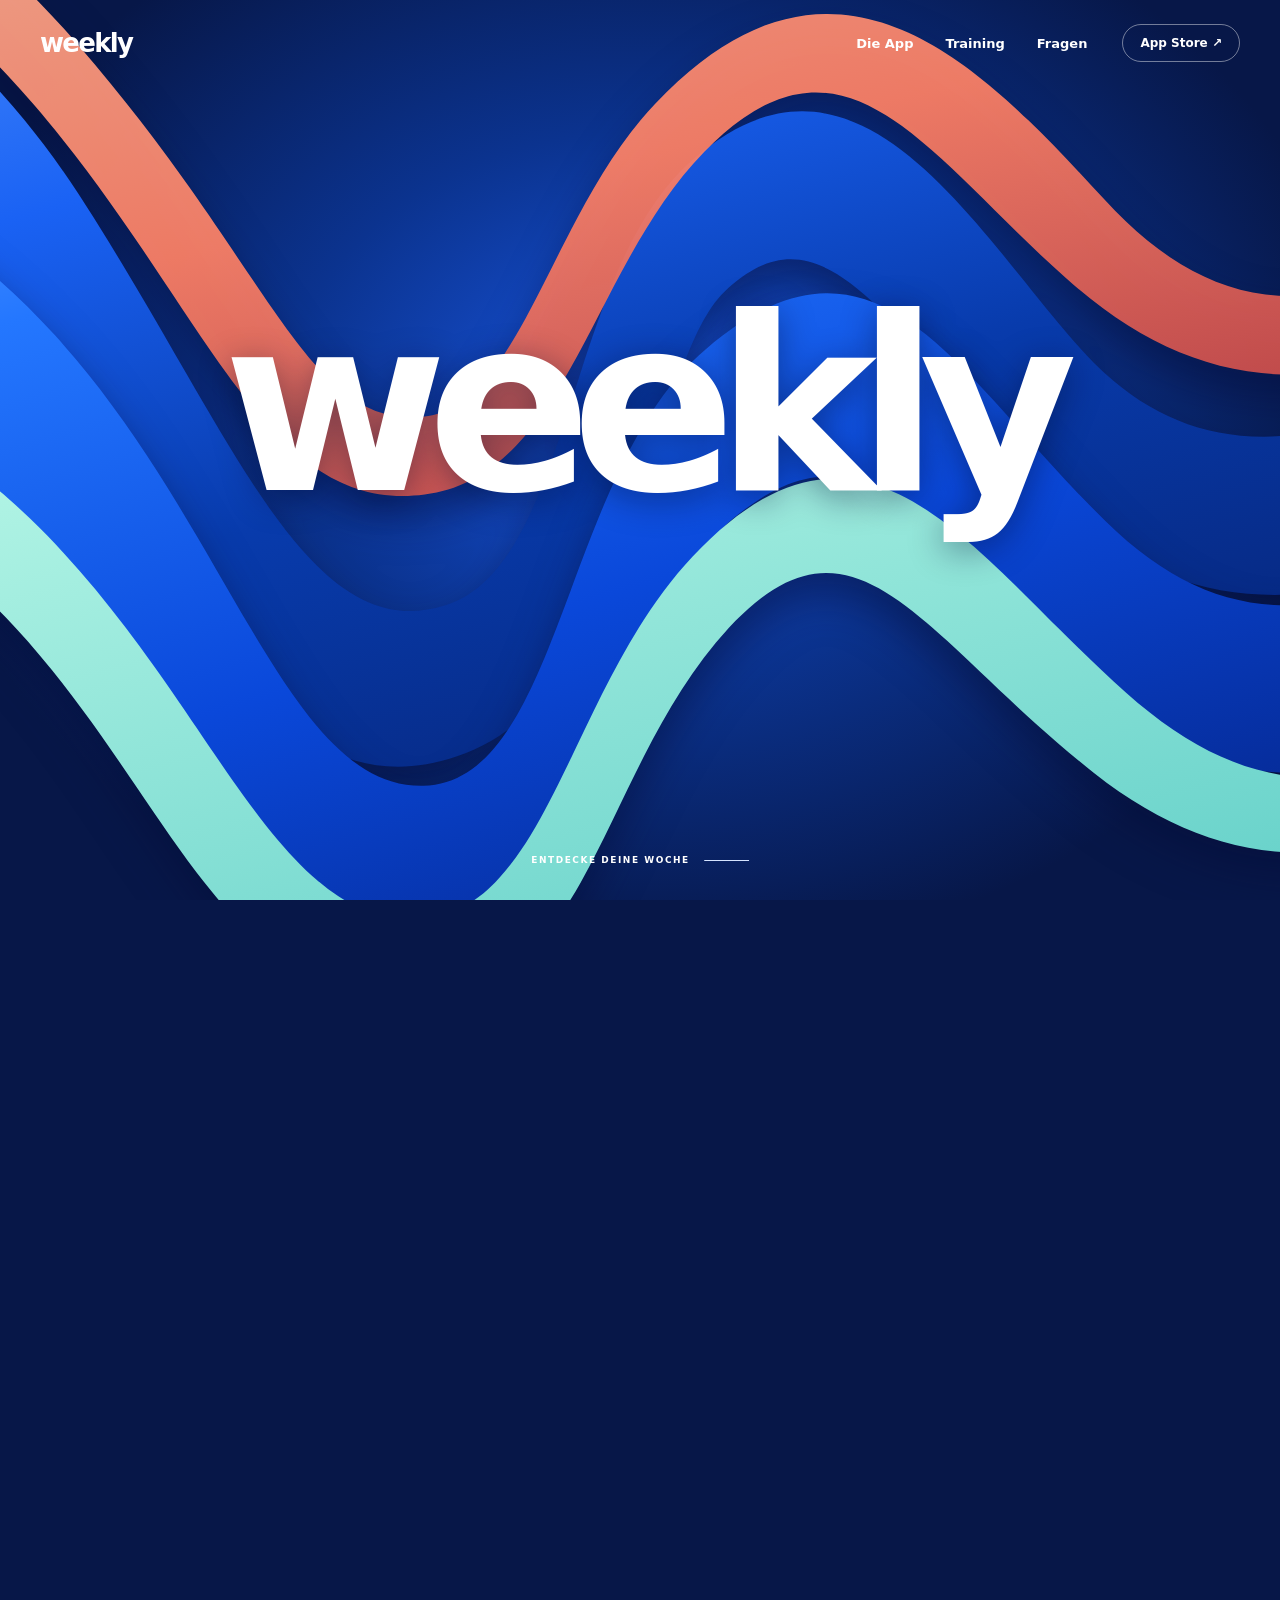
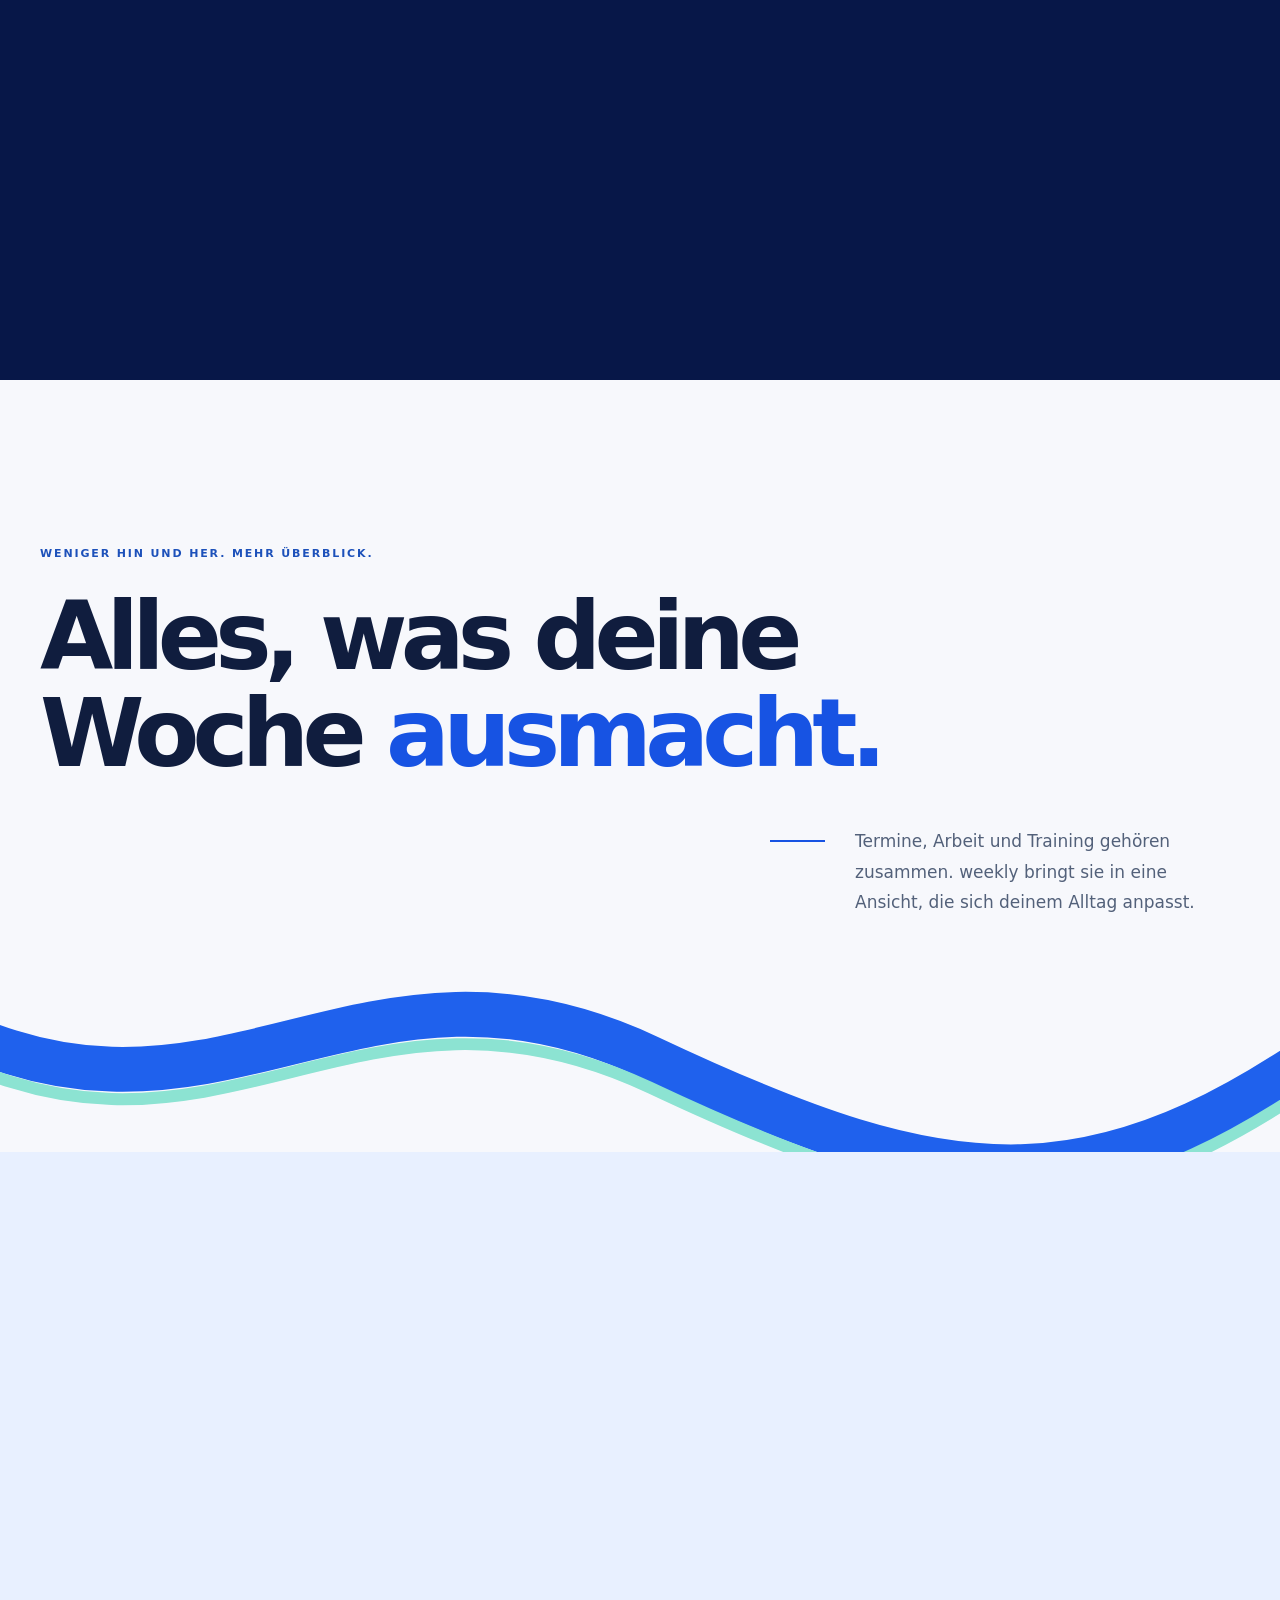
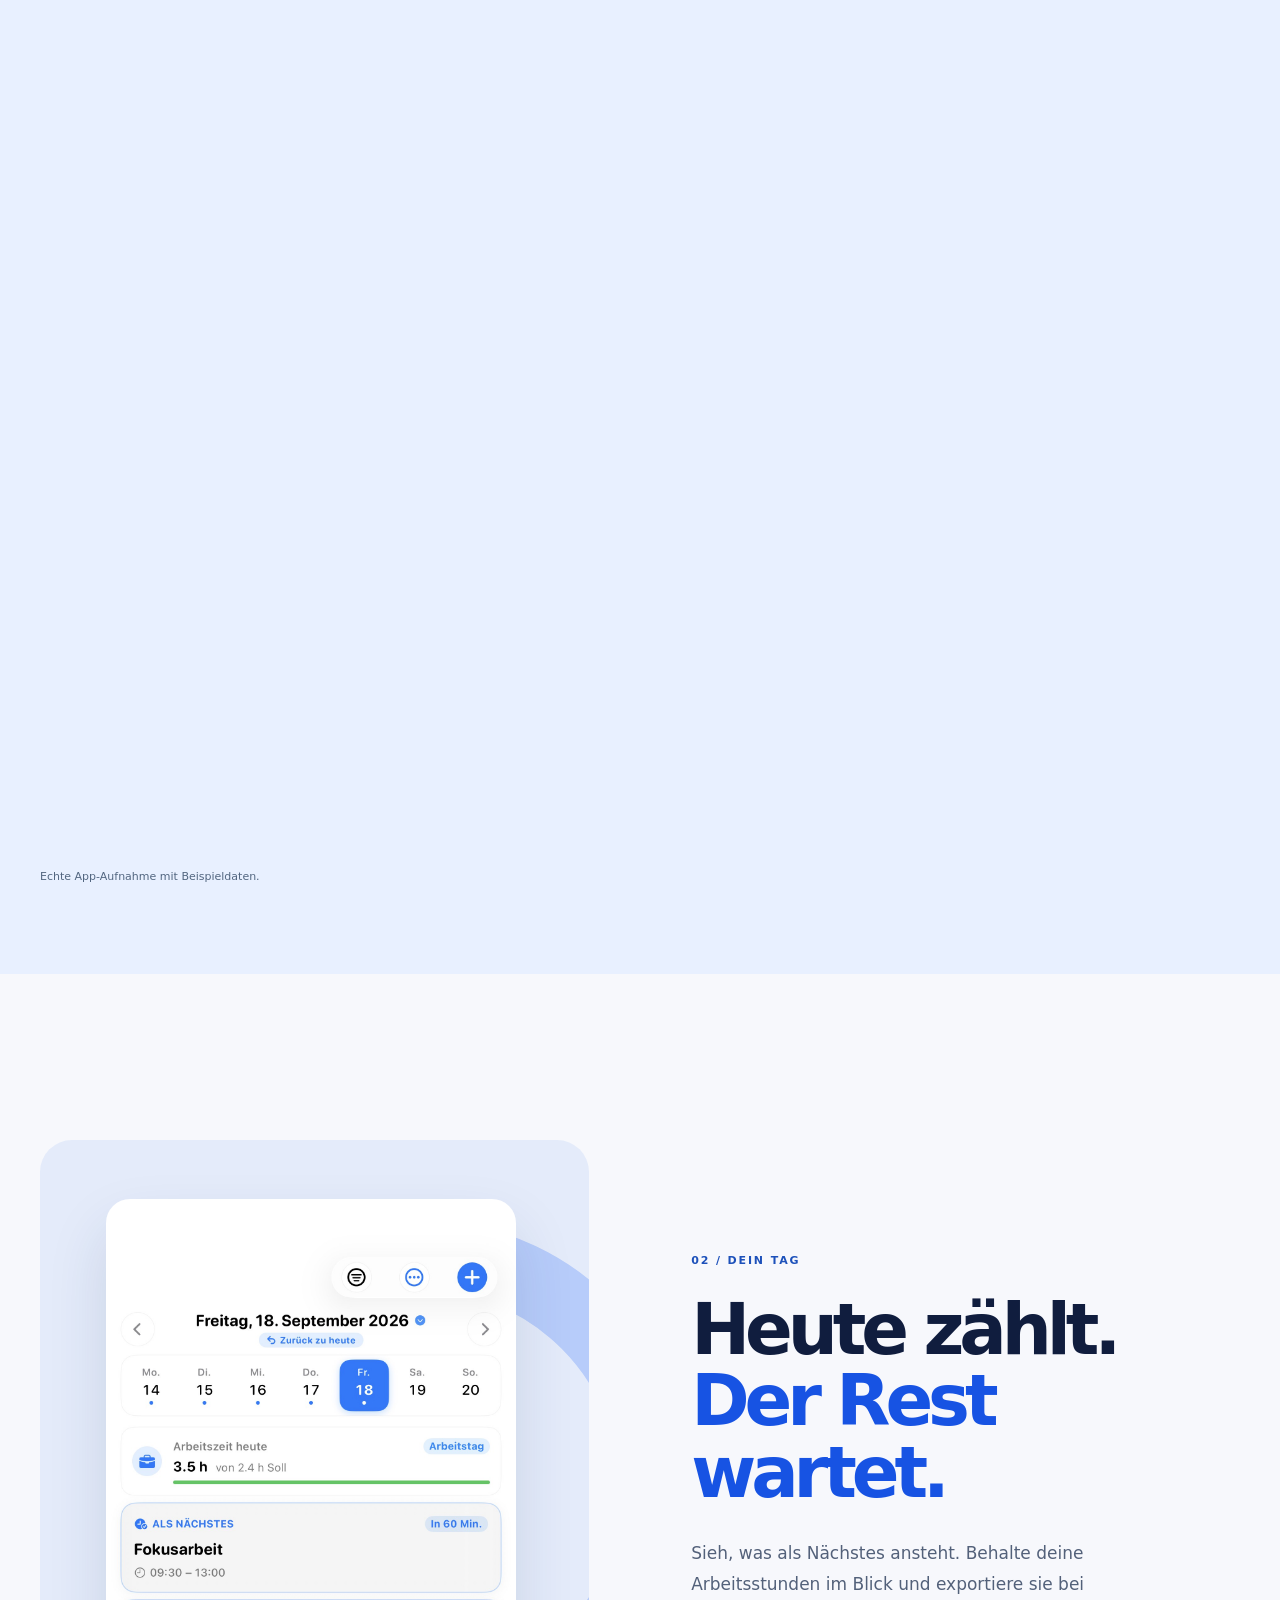
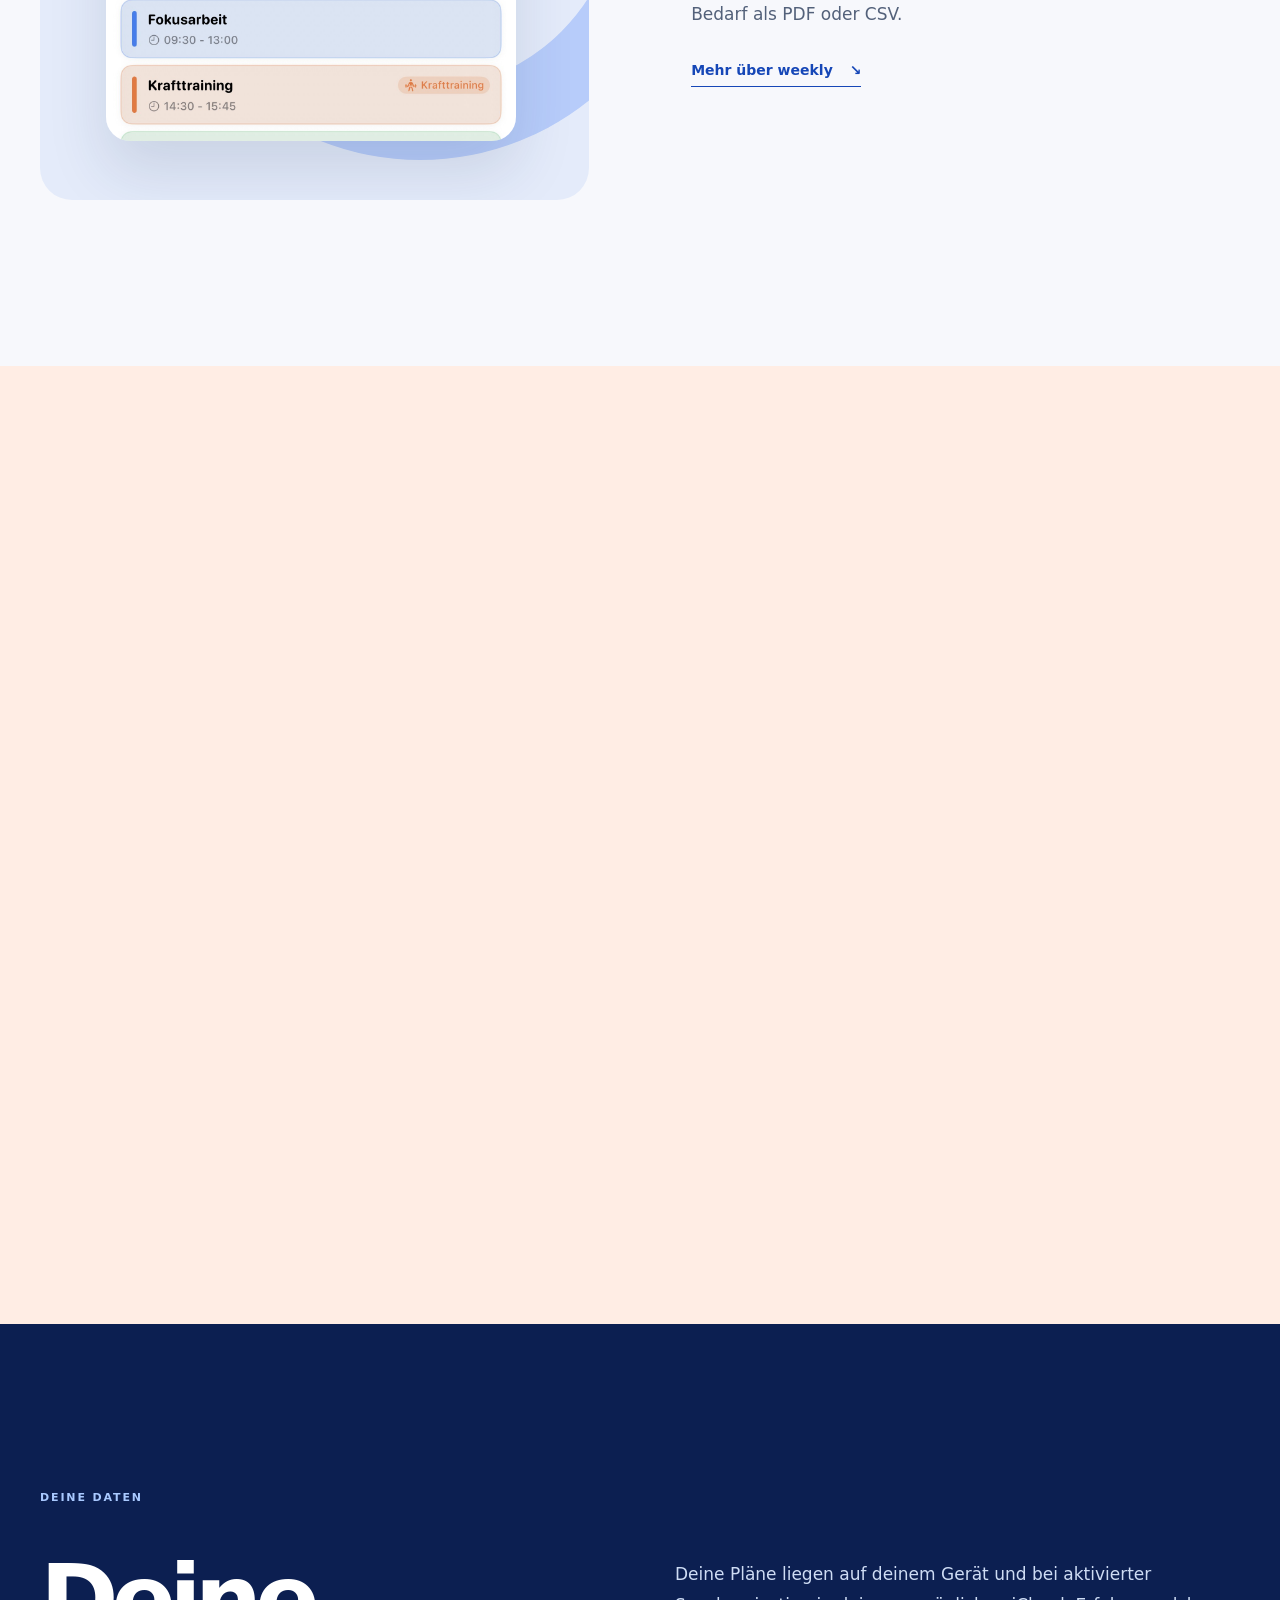
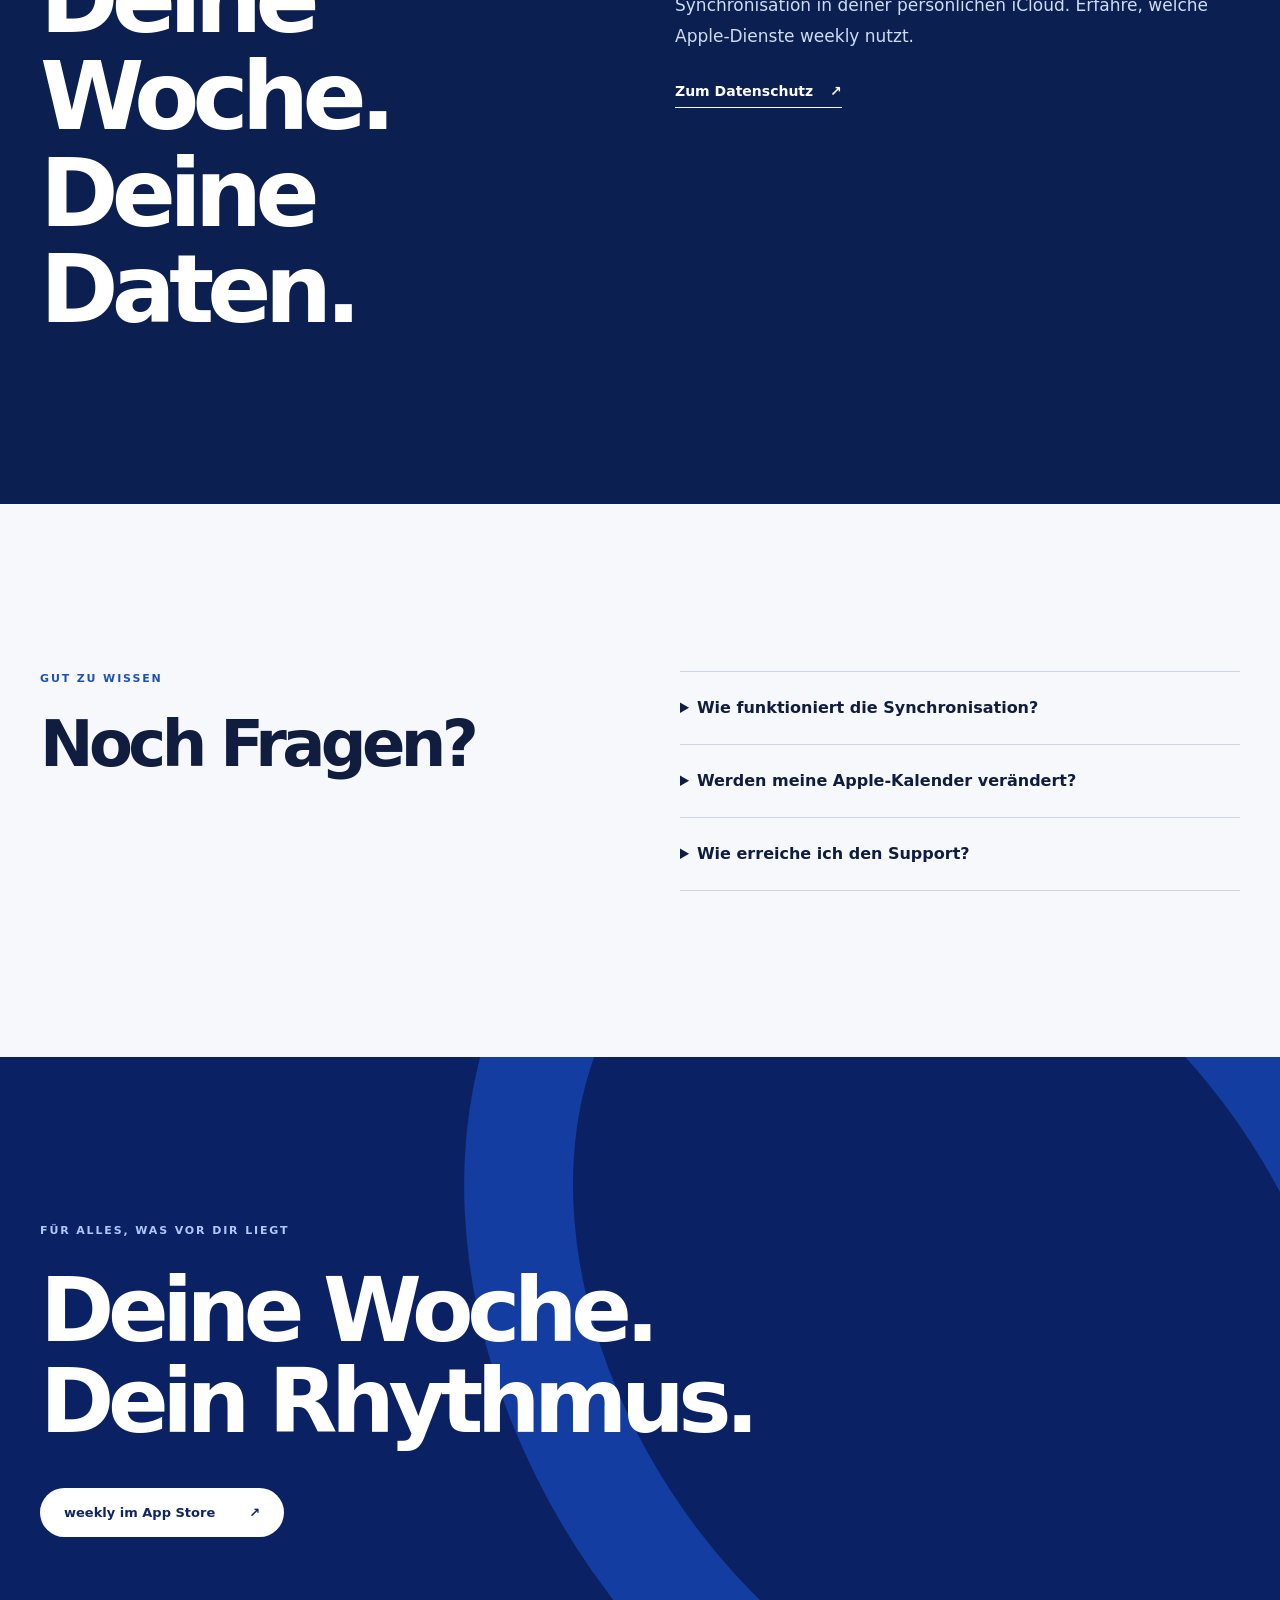
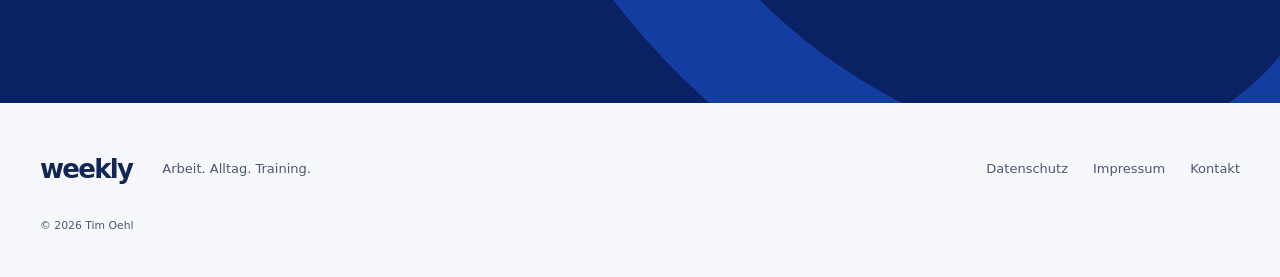
==== commit a3d9d130: "Rebuild Weekly draft as a scroll-driven story" ====
--- a/entwurf-2026/index.html
+++ b/entwurf-2026/index.html
@@ -1,59 +1,42 @@
 <!doctype html>
 <html lang="de">
 <head>
-  <meta charset="utf-8">
-  <meta name="viewport" content="width=device-width, initial-scale=1">
-  <meta name="robots" content="noindex, nofollow">
-  <meta name="description" content="Ein Gestaltungsentwurf für weekly: Arbeit, Alltag und Training in einer Woche.">
-  <title>weekly – Deine Woche. Dein Rhythmus.</title>
-  <link rel="icon" href="../assets/img/app-icon.png">
-  <link rel="stylesheet" href="style.css">
+<meta charset="utf-8"><meta name="viewport" content="width=device-width, initial-scale=1"><meta name="robots" content="noindex, nofollow"><meta name="theme-color" content="#071748">
+<meta name="description" content="weekly bringt Arbeit, Alltag und Training in eine gemeinsame Woche.">
+<title>weekly – Deine Woche. Dein Rhythmus.</title>
+<link rel="icon" href="../assets/img/app-icon.png"><link rel="stylesheet" href="style.css"><script src="motion.js" defer></script>
 </head>
 <body>
 <a class="skip" href="#inhalt">Zum Inhalt springen</a>
-<header class="topbar wrap">
-  <a class="brand" href="#start" aria-label="weekly Startseite"><img src="../assets/img/app-icon.png" alt="" width="42" height="42"><span>weekly</span></a>
-  <nav aria-label="Hauptnavigation"><a href="#woche">Die App</a><a href="#training">Training</a><a href="#fragen">Fragen</a></nav>
-  <a class="nav-button" href="https://apps.apple.com/us/app/weekly-work-workout/id6808738681">Im App Store <span aria-hidden="true">↗</span></a>
-</header>
+<header class="nav"><a class="nav-brand" href="#start" aria-label="weekly Startseite">weekly</a><nav aria-label="Hauptnavigation"><a href="#woche">Die App</a><a href="#training">Training</a><a href="#fragen">Fragen</a></nav><a class="nav-store" href="https://apps.apple.com/us/app/weekly-work-workout/id6808738681">App Store <span aria-hidden="true">↗</span></a></header>
 <main id="inhalt">
-  <section id="start" class="hero wrap">
-    <div class="hero-copy">
-      <p class="eyebrow"><span class="status-dot"></span> ARBEIT &nbsp;·&nbsp; ALLTAG &nbsp;·&nbsp; TRAINING</p>
-      <h1>Deine Woche.<br><span>Dein Rhythmus.</span></h1>
-      <p class="intro">Für alles, was deinen Alltag ausmacht. Plane Termine, behalte deine Arbeitszeit im Blick und finde Platz für dein Training.</p>
-      <div class="actions"><a class="button button-light" href="https://apps.apple.com/us/app/weekly-work-workout/id6808738681">weekly entdecken <span aria-hidden="true">↗</span></a><a class="text-link" href="#woche">Mehr über die App <span aria-hidden="true">↓</span></a></div>
-      <p class="hero-note">Für iPhone · Entwickelt für deinen Alltag</p>
-    </div>
-    <div class="ribbon-hero" aria-label="weekly – Dein Rhythmus für die Woche">
-      <svg class="ribbon-art" viewBox="0 0 1440 520" preserveAspectRatio="xMidYMid slice" aria-hidden="true">
-        <defs>
-          <linearGradient id="ribbon-blue" x1="0" y1="0" x2="0.8" y2="1"><stop stop-color="#428bff"/><stop offset=".45" stop-color="#1760f6"/><stop offset="1" stop-color="#0636bc"/></linearGradient>
-          <linearGradient id="ribbon-deep" x1="0" y1="0" x2="1" y2="1"><stop stop-color="#1c69ff"/><stop offset="1" stop-color="#092373"/></linearGradient>
-          <linearGradient id="ribbon-coral" x1="0" y1="0" x2="1" y2="1"><stop stop-color="#ffae87"/><stop offset="1" stop-color="#f36c50"/></linearGradient>
-          <linearGradient id="ribbon-mint" x1="0" y1="0" x2="1" y2="1"><stop stop-color="#b3f6e3"/><stop offset="1" stop-color="#5ccfbd"/></linearGradient>
-        </defs>
-        <g class="ribbon-layer ribbon-layer-back"><path d="M-150 120 C65 -80 216 83 380 264 S588 478 735 258 S974 37 1150 240 S1415 400 1580 178" fill="none" stroke="url(#ribbon-deep)" stroke-width="112"/><path d="M-120 26 C92 -94 234 58 386 204 S568 369 710 168 S937 -2 1089 183 S1320 274 1555 66" fill="none" stroke="url(#ribbon-coral)" stroke-width="34" opacity=".94"/></g>
-        <g class="ribbon-layer ribbon-layer-front"><path d="M-180 276 C40 51 232 167 380 333 S565 491 710 266 S930 109 1088 313 S1320 406 1580 194" fill="none" stroke="url(#ribbon-blue)" stroke-width="110"/><path d="M-145 400 C80 210 194 259 354 399 S566 536 708 351 S917 189 1074 379 S1330 463 1580 318" fill="none" stroke="url(#ribbon-mint)" stroke-width="29" opacity=".95"/></g>
-      </svg>
-      <span class="ribbon-wordmark" aria-hidden="true">weekly</span>
-      <span class="ribbon-footnote" aria-hidden="true">DEIN RHYTHMUS. DEINE WOCHE.</span>
+  <section class="intro-scene" id="start" aria-labelledby="intro-title">
+    <div class="intro-sticky">
+      <div class="ambient" aria-hidden="true"></div>
+      <div class="ribbon-field" aria-hidden="true">
+        <svg class="ribbon-layer ribbon-back" viewBox="0 0 1600 1000" preserveAspectRatio="xMidYMid slice">
+          <defs><linearGradient id="deep" x1=".1" y1="0" x2=".9" y2="1"><stop stop-color="#589aff"/><stop offset=".3" stop-color="#1a62f4"/><stop offset=".57" stop-color="#083bac"/><stop offset="1" stop-color="#061e69"/></linearGradient><linearGradient id="coral" x1="0" y1="0" x2=".8" y2="1"><stop stop-color="#ffc1a3"/><stop offset=".55" stop-color="#ff8266"/><stop offset="1" stop-color="#be3e44"/></linearGradient></defs>
+          <path d="M-330 180 C-70 -50 165 45 320 281 C450 481 514 670 633 633 C743 600 735 346 846 251 C986 130 1083 309 1178 415 C1300 550 1480 511 1810 200 L1830 331 C1518 650 1299 691 1150 538 C1013 397 959 282 872 365 C805 430 802 710 643 762 C464 823 378 551 247 365 C104 159 -77 96 -320 324 Z" fill="url(#deep)"/>
+          <path d="M-270 64 C-27 -108 161 -30 320 154 C484 343 514 477 610 472 C698 468 721 301 813 204 C971 37 1098 179 1197 286 C1324 424 1471 409 1770 87 L1802 142 C1511 470 1323 496 1164 353 C1042 244 974 124 855 245 C758 344 737 523 616 538 C478 556 430 377 282 205 C130 28 -38 -37 -270 137 Z" fill="url(#coral)" opacity=".93"/>
+        </svg>
+        <svg class="ribbon-layer ribbon-front" viewBox="0 0 1600 1000" preserveAspectRatio="xMidYMid slice">
+          <defs><linearGradient id="blue" x1="0" y1="0" x2=".95" y2="1"><stop stop-color="#7ab2ff"/><stop offset=".24" stop-color="#2477ff"/><stop offset=".54" stop-color="#0a48da"/><stop offset=".78" stop-color="#062e9f"/><stop offset="1" stop-color="#0c1b69"/></linearGradient><linearGradient id="mint" x1="0" y1="0" x2="1" y2="1"><stop stop-color="#c9ffed"/><stop offset="1" stop-color="#4ec6c1"/></linearGradient></defs>
+          <path d="M-320 413 C-60 173 147 234 300 402 C450 567 499 790 615 787 C733 784 734 517 856 414 C1003 288 1070 436 1198 561 C1350 710 1503 622 1820 345 L1830 506 C1520 789 1334 846 1165 693 C1040 581 998 461 879 559 C791 632 794 872 633 925 C462 982 390 690 245 534 C98 376 -82 366 -320 565 Z" fill="url(#blue)"/>
+          <path d="M-294 600 C-71 404 123 408 278 558 C427 701 482 893 598 901 C722 909 734 709 845 591 C994 433 1084 591 1215 707 C1374 849 1516 784 1800 517 L1817 558 C1545 843 1363 914 1188 776 C1041 660 985 535 876 652 C763 775 761 966 608 970 C437 975 396 781 249 634 C93 478 -68 474 -294 670 Z" fill="url(#mint)"/>
+        </svg>
+      </div>
+      <h1 id="intro-title" class="hero-word">weekly</h1>
+      <div class="intro-message"><p class="kicker">ARBEIT · ALLTAG · TRAINING</p><h2>Deine Woche.<br><span>Dein Rhythmus.</span></h2><p>Für alles, was deinen Alltag ausmacht.</p><a href="#woche" class="intro-link">weekly entdecken <span aria-hidden="true">↓</span></a></div>
+      <div class="scroll-cue" aria-hidden="true"><span>ENTDECKE DEINE WOCHE</span><i></i></div>
     </div>
   </section>
-  <div class="ticker" aria-hidden="true"><div>DEINE WOCHE <span>✳</span> DEIN ALLTAG <span>✳</span> DEIN TRAINING <span>✳</span> ALLES AN EINEM ORT</div></div>
-  <section id="woche" class="week section wrap">
-    <div class="section-head"><p class="eyebrow blue">DIE WOCHENANSICHT</p><h2>Das große Ganze.<br><span>Auf einen Blick.</span></h2><p>Frühschicht, Training oder Zeit für dich: Deine Woche zeigt dir, was ansteht – und wo noch Platz ist.</p></div>
-    <div class="week-story">
-      <div class="week-story-copy"><span class="story-index">01 / DEIN ÜBERBLICK</span><h3>Eine Woche,<br>die mitdenkt.</h3><p>Schichten, private Termine und Training kommen in einer Ansicht zusammen. So siehst du, wie deine Woche wirklich aussieht.</p><div class="mini-schedule" aria-hidden="true"><span class="mini-track"></span><span class="schedule-pill work">ARBEIT</span><span class="schedule-pill personal">ALLTAG</span><span class="schedule-pill sport">TRAINING</span></div><p class="story-note">Eine Ansicht. Dein ganz eigener Rhythmus.</p></div>
-      <div class="week-story-visual"><span class="visual-arc arc-a"></span><span class="visual-arc arc-b"></span><div class="phone"><img src="../assets/img/weekly-week-de.jpg" alt="Wochenansicht der App mit beispielhaften Terminen für Arbeit und Training" loading="lazy" width="1320" height="2868"></div><span class="visual-label">DEINE WOCHE<br><strong>im Blick.</strong></span></div>
-    </div>
-  </section>
-  <section class="flow-section" aria-label="Die Funktionen von weekly"><div class="wrap flow-layout"><div class="flow-intro"><p class="eyebrow blue">PLATZ FÜR DEINEN ALLTAG</p><h2>Alles hängt<br><span>zusammen.</span></h2><p>Vom ersten Termin bis zur letzten Trainingseinheit: weekly bringt deine Planung an einen Ort.</p></div><div class="flow-list"><article class="flow-item"><span class="flow-number">01</span><div><h3>Dein Tag, sortiert.</h3><p>Termine und das, was als Nächstes ansteht, in einer übersichtlichen Tagesansicht.</p></div></article><article class="flow-item"><span class="flow-number mint">02</span><div><h3>Arbeitszeit im Blick.</h3><p>Behalte deine Stunden im Auge und exportiere Arbeitszeiten als PDF oder CSV.</p></div></article><article class="flow-item"><span class="flow-number coral">03</span><div><h3>Wiederkehrendes planen.</h3><p>Erstelle Vorlagen für deine Woche und passe sie an deinen Alltag an.</p></div></article></div></div></section>
-  <section id="training" class="training section"><div class="wrap training-grid"><div class="training-visual"><div class="training-blob"></div><div class="phone workout-phone"><img src="../assets/img/weekly-workout-de.jpg" alt="Workout-Bereich der App mit Routinen und Trainingsplänen" loading="lazy" width="1320" height="2868"></div></div><div class="training-copy"><p class="eyebrow orange">DEIN TRAINING</p><h2>Platz für<br><span>Bewegung.</span></h2><p>Arbeit und Alltag sind schon im Kalender. Dein Training gehört genauso dazu. Organisiere deine Routinen und halte deine Einheiten fest.</p><a class="text-link dark-link" href="https://apps.apple.com/us/app/weekly-work-workout/id6808738681">weekly im App Store <span aria-hidden="true">↗</span></a></div></div></section>
-  <section class="privacy wrap section"><div><p class="eyebrow blue">DEINE DATEN</p><h2>Deine Woche.<br>Deine Daten.</h2></div><div><p>Deine Pläne liegen auf deinem Gerät und bei aktivierter Synchronisation in deiner persönlichen iCloud. Erfahre, welche Apple-Dienste weekly nutzt.</p><a class="text-link dark-link" href="../privacy.html">Zum Datenschutz <span aria-hidden="true">↗</span></a></div></section>
-  <section id="fragen" class="faq wrap section"><div class="faq-heading"><p class="eyebrow blue">GUT ZU WISSEN</p><h2>Noch Fragen?</h2><p>Wir helfen dir gerne weiter.</p></div><div class="faq-list"><details><summary>Wie funktioniert die Synchronisation?</summary><p>Wenn du iCloud für weekly aktiviert hast, können deine Daten über dein persönliches iCloud-Konto auf deinen Geräten synchronisiert werden.</p></details><details><summary>Werden meine Apple-Kalender verändert?</summary><p>weekly zeigt ausgewählte Kalendertermine als lesende Einbindung an. Deine Quellkalender bleiben unverändert.</p></details><details><summary>Wie erreiche ich den Support?</summary><p>Schreibe an <a href="mailto:weekly.workandworkout@gmail.com">weekly.workandworkout@gmail.com</a>.</p></details></div></section>
-  <section class="endcap"><div class="wrap"><p class="eyebrow">BEREIT FÜR DEINE WOCHE?</p><h2>Mach Platz für<br>deinen Rhythmus.</h2><a class="button button-light" href="https://apps.apple.com/us/app/weekly-work-workout/id6808738681">weekly entdecken <span aria-hidden="true">↗</span></a></div></section>
+  <section class="manifesto section-pad" id="woche"><div class="wrap"><p class="eyebrow reveal">WENIGER HIN UND HER. MEHR ÜBERBLICK.</p><h2 class="display reveal">Alles, was deine<br>Woche <em>ausmacht.</em></h2><div class="manifesto-bottom reveal"><span class="small-line"></span><p>Termine, Arbeit und Training gehören zusammen. weekly bringt sie in eine Ansicht, die sich deinem Alltag anpasst.</p></div></div><div class="ribbon-divider" aria-hidden="true"><svg viewBox="0 0 1440 180" preserveAspectRatio="none"><path d="M-70 25 C260 220 405 -60 730 85 S1210 250 1510 30" fill="none" stroke="#1f61ed" stroke-width="45"/><path d="M-70 55 C260 250 405 -30 730 115 S1210 280 1510 60" fill="none" stroke="#8ce3d2" stroke-width="12"/></svg></div></section>
+  <section class="chapter chapter-week" aria-labelledby="week-title"><div class="wrap chapter-heading reveal"><p class="eyebrow">01 / DEINE WOCHE</p><h2 id="week-title">Das große Ganze.<br><span>Auf einen Blick.</span></h2><p>Frühschicht, Training oder Zeit für dich: Sieh, was ansteht und wo noch Platz ist.</p></div><div class="week-canvas reveal"><div class="week-shot"><img src="../assets/img/weekly-week-de.jpg" width="1320" height="2868" alt="Echte weekly-Wochenansicht mit beispielhaften Terminen" loading="lazy"></div><div class="week-side"><span>DEIN WOCHENPLAN</span><p>Eine Ansicht.<br>Dein Leben.</p><div class="week-colors" aria-hidden="true"><i></i><i></i><i></i><i></i></div></div></div><p class="image-note wrap">Echte App-Aufnahme mit Beispieldaten.</p></section>
+  <section class="chapter day-chapter section-pad"><div class="wrap day-grid"><div class="day-art reveal"><div class="day-screen"><img src="../assets/img/weekly-today-de.jpg" width="1320" height="2868" alt="Tagesansicht mit Terminen und Arbeitszeit" loading="lazy"></div><div class="day-circle"></div></div><div class="day-copy reveal"><p class="eyebrow">02 / DEIN TAG</p><h2>Heute zählt.<br><span>Der Rest wartet.</span></h2><p>Sieh, was als Nächstes ansteht. Behalte deine Arbeitsstunden im Blick und exportiere sie bei Bedarf als PDF oder CSV.</p><a class="under-link" href="#fragen">Mehr über weekly <span aria-hidden="true">↘</span></a></div></div></section>
+  <section class="chapter workout-chapter" id="training"><div class="wrap workout-grid"><div class="workout-copy reveal"><p class="eyebrow">03 / DEIN TRAINING</p><h2>Mach Platz<br>für <em>Bewegung.</em></h2><p>Dein Training gehört genauso in deine Woche. Plane Routinen, starte Einheiten und halte deine Übungen fest.</p></div><div class="workout-art reveal"><div class="workout-orbit orbit-one"></div><div class="workout-orbit orbit-two"></div><div class="workout-shot"><img src="../assets/img/weekly-workout-de.jpg" width="1320" height="2868" alt="Workout-Bereich mit beispielhaften Routinen und Trainingsplänen" loading="lazy"></div><span class="workout-caption">DEIN TRAINING.<br><strong>DEIN TEMPO.</strong></span></div></div></section>
+  <section class="privacy section-pad"><div class="wrap privacy-grid reveal"><p class="eyebrow">DEINE DATEN</p><h2>Deine Woche.<br>Deine Daten.</h2><div><p>Deine Pläne liegen auf deinem Gerät und bei aktivierter Synchronisation in deiner persönlichen iCloud. Erfahre, welche Apple-Dienste weekly nutzt.</p><a class="under-link" href="../privacy.html">Zum Datenschutz <span aria-hidden="true">↗</span></a></div></div></section>
+  <section class="faq section-pad" id="fragen"><div class="wrap faq-grid"><div><p class="eyebrow">GUT ZU WISSEN</p><h2>Noch Fragen?</h2></div><div class="faq-list"><details><summary>Wie funktioniert die Synchronisation?</summary><p>Wenn du iCloud für weekly aktiviert hast, können deine Daten über dein persönliches iCloud-Konto auf deinen Geräten synchronisiert werden.</p></details><details><summary>Werden meine Apple-Kalender verändert?</summary><p>weekly zeigt ausgewählte Kalendertermine lesend an. Deine Quellkalender bleiben unverändert.</p></details><details><summary>Wie erreiche ich den Support?</summary><p>Schreibe an <a href="mailto:weekly.workandworkout@gmail.com">weekly.workandworkout@gmail.com</a>.</p></details></div></div></section>
+  <section class="outro section-pad"><div class="outro-ribbon" aria-hidden="true"></div><div class="wrap outro-content"><p class="eyebrow">FÜR ALLES, WAS VOR DIR LIEGT</p><h2>Deine Woche.<br>Dein Rhythmus.</h2><a class="button" href="https://apps.apple.com/us/app/weekly-work-workout/id6808738681">weekly im App Store <span aria-hidden="true">↗</span></a></div></section>
 </main>
-<footer class="wrap footer"><a class="brand" href="#start"><img src="../assets/img/app-icon.png" alt="" width="38" height="38"><span>weekly</span></a><p>Arbeit. Alltag. Training.</p><div><a href="../privacy.html">Datenschutz</a><a href="../imprint.html">Impressum</a><a href="mailto:weekly.workandworkout@gmail.com">Kontakt</a></div><small>© 2026 Tim Oehl</small></footer>
-</body>
-</html>
+<footer class="wrap footer"><a class="footer-brand" href="#start">weekly</a><p>Arbeit. Alltag. Training.</p><div><a href="../privacy.html">Datenschutz</a><a href="../imprint.html">Impressum</a><a href="mailto:weekly.workandworkout@gmail.com">Kontakt</a></div><small>© 2026 Tim Oehl</small></footer>
+</body></html>
--- a/entwurf-2026/style.css
+++ b/entwurf-2026/style.css
@@ -1,9 +1,9 @@
 @font-face{font-family:Jakarta;src:url('assets/PlusJakartaSans-Variable.ttf') format('truetype');font-weight:200 800;font-display:swap}
-:root{--navy:#07153e;--blue:#1253eb;--text:#112044;--muted:#4c5c78;--orange:#e86834;--paper:#f7f9fd}*{box-sizing:border-box}html{scroll-behavior:smooth}body{margin:0;font-family:Jakarta,system-ui,sans-serif;color:var(--text);background:var(--paper)}a{color:inherit}img{display:block;max-width:100%}.wrap{width:min(100% - 64px,1200px);margin-inline:auto}.skip{position:absolute;left:20px;top:-100px;z-index:10;background:white;color:#07153e;padding:12px}.skip:focus{top:10px}:focus-visible{outline:3px solid #ff925f;outline-offset:4px}.topbar{display:flex;align-items:center;gap:32px;min-height:90px;color:white}.brand{display:inline-flex;align-items:center;gap:11px;text-decoration:none;font-size:25px;letter-spacing:-1.2px;font-weight:800}.brand img{border-radius:11px}.topbar nav{display:flex;gap:30px;margin-left:auto;font-size:14px;font-weight:600}.topbar nav a{text-decoration:none;opacity:.8}.topbar nav a:hover{opacity:1}.nav-button{padding:12px 18px;border:1px solid #ffffff70;border-radius:100px;text-decoration:none;font-size:13px;font-weight:700;white-space:nowrap}.topbar,.hero{position:relative;z-index:1}body:before{content:"";position:absolute;inset:0 0 auto;height:920px;background:#07153e;z-index:0}.hero{color:white;padding-top:88px}.hero-copy{position:relative;z-index:2;max-width:870px}.eyebrow{font-size:11px;letter-spacing:.16em;font-weight:800;line-height:1.6}.status-dot{display:inline-block;width:8px;height:8px;background:#78dccc;border-radius:50%;margin-right:8px}.hero h1{font-size:clamp(52px,7.9vw,104px);line-height:1.03;letter-spacing:-.065em;margin:25px 0}.hero h1 span{color:#9bc2ff}.intro{font-size:clamp(16px,1.5vw,19px);line-height:1.7;color:#d4dff3;max-width:570px}.actions{display:flex;align-items:center;gap:28px;margin-top:33px}.button{display:inline-flex;gap:24px;align-items:center;justify-content:center;padding:17px 23px;border-radius:100px;text-decoration:none;font-weight:800;font-size:14px}.button-light{background:white;color:#102660}.text-link{font-size:14px;font-weight:700;text-decoration:none}.text-link span{margin-left:8px}.hero-note{font-size:12px;color:#aebfdb;margin-top:22px}.hero-art{margin-top:55px;position:relative}.hero-art img{width:100%;height:340px;object-fit:cover;border-radius:22px}.art-caption{position:absolute;bottom:12px;right:22px;font-size:11px;color:#d7e6ff;text-align:right;max-width:270px}.ticker{background:#1752e8;color:#fff;margin-top:0;overflow:hidden;white-space:nowrap;font-weight:800;font-size:12px;letter-spacing:.13em}.ticker div{text-align:center;padding:21px}.ticker span{color:#87e1d2;padding:0 27px;font-size:16px}.section{padding-block:120px}.section-head{display:grid;grid-template-columns:1fr 1fr;column-gap:70px;align-items:end}.section-head .eyebrow{grid-column:1/-1}.section h2,.endcap h2{font-size:clamp(40px,5vw,66px);line-height:1.1;letter-spacing:-.055em;margin:10px 0 0}.section h2 span{color:var(--blue)}.section-head>p:last-child,.training-copy>p:not(.eyebrow),.privacy>div:last-child p{font-size:17px;color:var(--muted);line-height:1.8;max-width:460px}.blue{color:#1749ad}.week-stage{height:560px;border-radius:26px;background:#e8effe;margin-top:48px;position:relative;overflow:hidden}.stage-copy{position:absolute;top:90px;left:7%;z-index:2}.stage-label{font-weight:800;font-size:11px;letter-spacing:.14em;color:#1b50b5}.stage-copy p{font-size:clamp(24px,3vw,36px);font-weight:800;letter-spacing:-.04em;line-height:1.2}.stage-line{display:block;width:100px;height:4px;background:#f08457;border-radius:3px}.phone{width:250px;background:#101b32;padding:8px;border-radius:38px;box-shadow:0 28px 55px #16366e35;overflow:hidden}.phone img{width:100%;border-radius:30px}.week-stage .phone{position:absolute;top:55px;right:20%;z-index:2}.stage-orbit{position:absolute;width:500px;height:500px;border-radius:50%;border:1px solid #b9cdf5;right:11%;top:30px}.orbit-two{width:680px;height:680px;right:3%;top:-60px}.details{display:grid;grid-template-columns:repeat(3,1fr);gap:60px;padding-top:0}.detail-icon{width:48px;height:48px;border-radius:15px;display:grid;place-items:center;font-size:24px;font-weight:800}.blue-icon{color:#1552d2;background:#e4edff}.mint-icon{color:#126c63;background:#dff5ef}.orange-icon{color:#a83e12;background:#ffebe2}.detail h3{font-size:20px;letter-spacing:-.03em;margin:24px 0 10px}.detail p,.faq-heading p:last-child{font-size:15px;line-height:1.75;color:var(--muted)}.training{background:#fff0e9}.training-grid{display:grid;grid-template-columns:1fr 1fr;align-items:center;gap:80px}.training-visual{height:530px;position:relative;overflow:hidden}.training-blob{position:absolute;inset:40px 25px;border-radius:50%;background:#ffb895}.workout-phone{position:absolute;top:12px;left:50%;transform:translateX(-50%)}.training-copy h2 span{color:#b3471c}.orange{color:#a13e18}.training-copy>p:not(.eyebrow){margin:27px 0}.dark-link{color:#1045ba}.privacy{display:grid;grid-template-columns:1fr 1fr;gap:80px;border-bottom:1px solid #dce5f4}.privacy p{margin-top:8px}.faq{display:grid;grid-template-columns:1fr 1.3fr;gap:90px}.faq details{border-bottom:1px solid #ccd7e7;padding:22px 0}.faq summary{font-weight:700;cursor:pointer;line-height:1.5}.faq details p{font-size:14px;color:var(--muted);line-height:1.7}.endcap{background:#0b245a;color:white;padding:100px 0}.endcap h2{margin:20px 0 35px}.footer{display:flex;align-items:center;gap:30px;padding-block:50px;color:#42516c;font-size:13px;flex-wrap:wrap}.footer .brand{color:#102455}.footer div{display:flex;gap:22px;margin-left:auto}.footer a{text-decoration:none}.footer small{flex-basis:100%}@media(max-width:700px){.wrap{width:min(100% - 36px,1200px)}.topbar{min-height:76px;gap:10px}.topbar nav{display:none}.nav-button{margin-left:auto;font-size:12px}.hero{padding-top:55px}.hero h1{font-size:clamp(48px,12vw,72px)}.hero-art{margin-top:45px}.hero-art img{height:230px}.art-caption{display:none}body:before{height:820px}.ticker div{text-align:left}.section{padding-block:75px}.section-head,.training-grid,.privacy,.faq{grid-template-columns:1fr;gap:20px}.section-head>p:last-child{margin-top:12px}.week-stage{height:470px}.week-stage .phone{right:6%;top:90px;width:190px}.stage-copy{top:35px;left:7%}.stage-copy p{font-size:20px}.details{grid-template-columns:1fr;gap:25px;padding-top:0}.detail{display:grid;grid-template-columns:48px 1fr;column-gap:16px}.detail h3{margin:0}.detail p{grid-column:2;margin-top:0}.training-grid{gap:30px}.training-visual{height:420px}.workout-phone{width:205px}.privacy{gap:15px}.faq{gap:20px}.footer div{margin-left:0;flex-basis:100%}}@media(prefers-reduced-motion:reduce){html{scroll-behavior:auto}}
-/* Let each dark region grow with its content at every text and viewport size. */
-body:before{display:none}.topbar:before,.hero:before{content:"";position:absolute;z-index:-1;top:0;bottom:0;left:50%;width:100vw;transform:translateX(-50%);background:var(--navy)}.phone img{height:auto}
-/* The brand illustration is a live, scalable part of the page. */
-.hero{padding-bottom:0}.ribbon-hero{position:relative;isolation:isolate;margin:64px calc((min(100vw - 64px,1200px) - 100vw)/2) 0;height:clamp(260px,36vw,460px);overflow:hidden;background:radial-gradient(ellipse at 50% 48%,#1249d4 0,#092567 55%,#07153e 100%)}.ribbon-art{position:absolute;inset:0;width:100%;height:100%;overflow:visible}.ribbon-layer{transform-box:fill-box;transform-origin:center}.ribbon-layer-back{animation:band-back 14s ease-in-out infinite alternate}.ribbon-layer-front{animation:band-front 12s ease-in-out infinite alternate}.ribbon-wordmark{position:absolute;top:50%;left:50%;transform:translate(-50%,-56%);font-size:clamp(74px,13vw,190px);font-weight:800;letter-spacing:-.07em;color:#fff;text-shadow:0 5px 24px #04112d50;line-height:1}.ribbon-footnote{position:absolute;right:5%;bottom:23px;font-size:10px;letter-spacing:.16em;font-weight:800;color:#dbeaff}.ticker{position:relative;z-index:1}.week-story{display:grid;grid-template-columns:1fr 1.08fr;overflow:hidden;border-radius:26px;margin-top:52px;min-height:580px;background:#e9f0ff}.week-story-copy{padding:clamp(35px,5vw,75px);display:flex;flex-direction:column;align-items:flex-start;justify-content:center}.story-index{font-size:11px;font-weight:800;letter-spacing:.14em;color:#1750bc}.week-story h3{font-size:clamp(34px,4vw,55px);letter-spacing:-.055em;line-height:1.08;margin:27px 0 10px}.week-story-copy>p:not(.story-note){font-size:16px;line-height:1.75;color:#4a5d7e;max-width:390px}.mini-schedule{position:relative;display:flex;flex-wrap:wrap;gap:8px;margin-top:30px}.schedule-pill{font-size:10px;font-weight:800;letter-spacing:.06em;border-radius:100px;padding:11px 15px}.schedule-pill.work{background:#1758e7;color:white}.schedule-pill.personal{background:#bdebe1;color:#154f4b}.schedule-pill.sport{background:#ffd7c1;color:#8a3516}.week-story-copy .story-note{font-size:12px;color:#536889;margin-top:18px}.week-story-visual{position:relative;min-height:580px;background:#dbe8ff;overflow:hidden}.week-story-visual .phone{position:absolute;top:58px;left:50%;transform:translateX(-50%);width:250px;z-index:2}.visual-arc{position:absolute;width:700px;height:700px;border:70px solid #b2cbfc;border-radius:50%;top:20px;left:10%;transform:rotate(-20deg)}.arc-b{width:590px;height:590px;top:155px;left:-20%;border-width:32px;border-color:#ffe0ce}.visual-label{position:absolute;bottom:42px;right:35px;color:#1a4cae;font-size:10px;letter-spacing:.1em;line-height:1.8;z-index:3}.visual-label strong{font-size:15px;letter-spacing:0}.flow-section{padding:25px 0 130px}.flow-layout{display:grid;grid-template-columns:1fr 1fr;gap:100px}.flow-intro{position:sticky;top:60px;align-self:start}.flow-intro>p:last-child{color:#4c5c78;line-height:1.8;max-width:410px}.flow-list{border-top:1px solid #c9d8ef}.flow-item{display:grid;grid-template-columns:48px 1fr;gap:22px;padding:32px 0;border-bottom:1px solid #c9d8ef}.flow-number{width:44px;height:44px;border-radius:50%;display:grid;place-items:center;color:#fff;background:#1958e8;font-size:11px;font-weight:800}.flow-number.mint{background:#c2eae3;color:#195c55}.flow-number.coral{background:#ffdecf;color:#8a391c}.flow-item h3{font-size:22px;letter-spacing:-.035em;margin:2px 0 9px}.flow-item p{font-size:15px;line-height:1.7;color:#4c5c78;margin:0;max-width:430px}.button,.nav-button{transition:transform 150ms cubic-bezier(.23,1,.32,1)}.button:active,.nav-button:active{transform:scale(.97)}@keyframes band-back{from{transform:translate3d(-1.5%,0,0) rotate(-1deg)}to{transform:translate3d(1.5%,0,0) rotate(1deg)}}@keyframes band-front{from{transform:translate3d(1%,1%,0) rotate(.8deg)}to{transform:translate3d(-1%,-1%,0) rotate(-.8deg)}}@media(max-width:700px){.ribbon-hero{margin:45px -18px 0;height:275px}.ribbon-art{width:150%;left:-25%}.ribbon-footnote{font-size:8px}.week-story{grid-template-columns:1fr}.week-story-copy{padding:38px 28px}.week-story-visual{min-height:440px}.week-story-visual .phone{top:25px;width:190px}.visual-label{right:18px;bottom:18px}.flow-section{padding:0 0 80px}.flow-layout{grid-template-columns:1fr;gap:25px}.flow-intro{position:static}.flow-item{padding:25px 0}}@media(prefers-reduced-motion:reduce){.ribbon-layer{animation:none}.button,.nav-button{transition:none}}
-/* One continuous line carries the week into the feature story. */
-.flow-list{position:relative}.flow-list:before{content:"";position:absolute;left:21px;top:42px;bottom:42px;width:2px;background:linear-gradient(#1958e8,#81d6c5,#f5a57b);opacity:.5}.flow-number{position:relative;z-index:1}.training-blob{border-radius:50%;background:transparent;border:58px solid #ffc6aa;transform:rotate(-25deg)}.training-visual:after{content:"";position:absolute;width:80%;height:72%;left:12%;top:17%;border-radius:50%;border:15px solid #f5a480;transform:rotate(22deg);pointer-events:none}.workout-phone{z-index:1}@supports(animation-timeline:view()){.schedule-pill{animation:week-appear linear both;animation-timeline:view();animation-range:entry 5% entry 75%}.schedule-pill.personal{animation-range:entry 15% entry 85%}.schedule-pill.sport{animation-range:entry 25% entry 95%}@keyframes week-appear{from{opacity:.45;transform:translateY(12px)}to{opacity:1;transform:translateY(0)}}}@media(prefers-reduced-motion:reduce){.schedule-pill{animation:none}}
-.flow-intro h2{font-size:clamp(40px,5vw,66px);line-height:1.1;letter-spacing:-.055em;margin:10px 0 0}.flow-intro h2 span{color:var(--blue)}
+:root{--ink:#101d3e;--blue:#1852e5;--muted:#53617a;--paper:#f7f8fc;--ease:cubic-bezier(.23,1,.32,1)}
+*{box-sizing:border-box}html{scroll-behavior:smooth}body{margin:0;font-family:Jakarta,system-ui,sans-serif;background:var(--paper);color:var(--ink);overflow-x:clip}img{display:block;max-width:100%}a{color:inherit}.wrap{width:min(100% - 80px,1240px);margin-inline:auto}.skip{position:fixed;z-index:20;top:-90px;left:15px;padding:12px;background:white;color:#102050}.skip:focus{top:12px}:focus-visible{outline:3px solid #ff9c74;outline-offset:5px}.nav{position:absolute;z-index:10;top:0;left:0;width:100%;height:86px;padding:0 max(40px,calc((100% - 1240px)/2));display:flex;align-items:center;color:#fff}.nav-brand,.footer-brand{text-decoration:none;font-weight:800;font-size:26px;letter-spacing:-.065em}.nav nav{display:flex;gap:32px;margin-left:auto;font-size:13px;font-weight:700}.nav nav a,.nav-store{text-decoration:none}.nav-store{border:1px solid #ffffff70;border-radius:100px;padding:11px 17px;margin-left:35px;font-size:12px;font-weight:700}.nav-store:active,.button:active{transform:scale(.97)}
+.intro-scene{background:#071748;color:white;position:relative}.intro-sticky{height:100vh;height:100svh;min-height:520px;position:relative;overflow:hidden;isolation:isolate;display:grid;place-items:center}.motion-enabled .intro-scene{height:220vh;height:220svh}.motion-enabled .intro-sticky{position:sticky;top:0}.ambient{position:absolute;inset:0;background:radial-gradient(ellipse at 50% 45%,#1855df 0%,#0b338f 39%,#071748 80%);z-index:-3}.ribbon-field{position:absolute;inset:-15%;z-index:-1;overflow:hidden;pointer-events:none}.ribbon-layer{position:absolute;inset:0;width:100%;height:100%;transform-origin:50% 50%;filter:drop-shadow(0 22px 20px #030c3780)}.ribbon-back{z-index:1}.ribbon-front{z-index:2}.hero-word{position:absolute;z-index:3;margin:0;font-size:clamp(92px,19vw,265px);font-weight:800;letter-spacing:-.085em;line-height:1;text-shadow:0 7px 35px #020b3370;transform:translateY(-18%)}.intro-message{position:absolute;z-index:4;top:56%;text-align:center;width:min(90%,800px);text-shadow:0 3px 25px #041039}.intro-message h2{font-size:clamp(42px,6.4vw,86px);line-height:1.03;letter-spacing:-.065em;margin:12px 0}.intro-message h2 span{color:#b8d2ff}.intro-message>p:not(.kicker){font-size:clamp(15px,1.4vw,18px);color:#e4edff}.kicker,.eyebrow{font-weight:800;letter-spacing:.17em;font-size:11px;line-height:1.5}.intro-link{display:inline-flex;margin-top:16px;gap:25px;text-decoration:none;font-size:13px;font-weight:800;border-bottom:1px solid #ffffffa0;padding-bottom:8px}.motion-enabled .intro-message{opacity:0;pointer-events:none}.scroll-cue{position:absolute;bottom:35px;left:50%;transform:translateX(-50%);display:flex;align-items:center;gap:14px;font-size:9px;letter-spacing:.17em;font-weight:800;white-space:nowrap}.scroll-cue i{display:block;height:1px;width:45px;background:#d5e4ff}.motion-enabled .scroll-cue{will-change:opacity}.section-pad{padding:clamp(100px,13vw,190px) 0}.eyebrow{color:#1d51ba;margin:0 0 25px}.display,.chapter h2,.privacy h2,.faq h2,.outro h2{font-size:clamp(48px,7.4vw,104px);letter-spacing:-.072em;line-height:1.02;margin:0;font-weight:800}.display em,.workout-copy em{font-style:normal;color:#1753e3}.manifesto{background:#f7f8fc;overflow:hidden;padding-bottom:0}.manifesto-bottom{display:flex;gap:30px;align-items:flex-start;margin:45px 0 55px auto;width:min(100%,470px);color:#53617a;line-height:1.8;font-size:17px}.manifesto-bottom p{margin:0}.small-line{margin-top:14px;flex:0 0 55px;height:2px;background:#1753e3}.ribbon-divider{height:clamp(110px,14vw,200px);margin:0 -3%;overflow:hidden}.ribbon-divider svg{display:block;width:100%;height:100%}
+.chapter-week{padding:clamp(90px,12vw,160px) 0 80px;background:#e8f0ff;overflow:hidden}.chapter-heading{display:grid;grid-template-columns:1fr 1fr;gap:0 50px;align-items:end}.chapter-heading .eyebrow{grid-column:1/-1}.chapter h2 span{color:#1753e3}.chapter-heading>p:last-child,.day-copy>p:not(.eyebrow),.workout-copy>p:not(.eyebrow){font-size:17px;line-height:1.8;color:var(--muted);max-width:440px}.week-canvas{width:min(100% - 80px,1240px);min-height:650px;margin:70px auto 0;display:grid;grid-template-columns:1.3fr .7fr;overflow:hidden;border-radius:32px;background:linear-gradient(135deg,#d4e4ff,#b7d0ff)}.week-shot{height:650px;overflow:hidden;position:relative}.week-shot img{position:absolute;max-width:none;width:min(690px,105%);height:auto;top:-3%;left:3%;border-radius:25px;box-shadow:0 35px 80px #14397824}.week-side{display:flex;flex-direction:column;justify-content:flex-end;padding:50px;color:#173c89}.week-side span,.workout-caption{font-size:10px;letter-spacing:.15em;font-weight:800}.week-side p{font-size:clamp(30px,3.5vw,52px);line-height:1.07;letter-spacing:-.06em;font-weight:800}.week-colors{display:flex;gap:8px}.week-colors i{height:8px;width:56px;border-radius:10px;background:#1e5fec}.week-colors i:nth-child(2){background:#9b85d4}.week-colors i:nth-child(3){background:#f39469}.week-colors i:nth-child(4){background:#7acbb8}.image-note{font-size:11px;color:#526680;margin-top:16px}.day-chapter{background:#f7f8fc}.day-grid,.workout-grid{display:grid;grid-template-columns:1fr 1fr;align-items:center;gap:clamp(50px,8vw,130px)}.day-art{height:660px;position:relative;overflow:hidden;border-radius:32px;background:#e4ebfa}.day-screen{position:absolute;top:9%;left:12%;width:77%;max-width:410px;height:82%;overflow:hidden;border-radius:24px;box-shadow:0 30px 60px #20365a22;z-index:2}.day-screen img{width:100%;height:auto}.day-circle{position:absolute;width:540px;height:540px;border:70px solid #b7ccfa;border-radius:50%;top:80px;left:20%}.day-copy h2,.workout-copy h2{font-size:clamp(47px,5.5vw,78px)}.day-copy>p:not(.eyebrow),.workout-copy>p:not(.eyebrow){margin:28px 0 30px}.under-link{display:inline-block;font-size:14px;font-weight:800;text-decoration:none;border-bottom:1px solid currentColor;padding-bottom:8px;color:#1647b7}.under-link span{margin-left:12px}.workout-chapter{background:#ffede4;padding:clamp(100px,12vw,160px) 0;overflow:hidden}.workout-copy .eyebrow{color:#a24720}.workout-copy em{color:#c75222}.workout-art{height:650px;position:relative;overflow:hidden;border-radius:30px;background:#ffdcc9}.workout-shot{position:absolute;width:72%;max-width:390px;height:83%;top:9%;left:14%;overflow:hidden;border-radius:25px;box-shadow:0 30px 60px #7c361c26;z-index:2}.workout-shot img{width:100%;height:auto}.workout-orbit{position:absolute;width:640px;height:640px;border:65px solid #f7a97f;border-radius:50%;top:40px;left:8%;transform:rotate(-25deg)}.orbit-two{border:25px solid #fff0e7;width:510px;height:510px;top:150px;left:-23%}.workout-caption{position:absolute;bottom:30px;right:20px;z-index:3;color:#8a3b20;line-height:1.7}.workout-caption strong{font-size:13px}.privacy{background:#0c1f51;color:white}.privacy-grid{display:grid;grid-template-columns:1fr 1fr;gap:20px 70px}.privacy .eyebrow{grid-column:1/-1;color:#a9c9ff}.privacy-grid>div p{font-size:17px;line-height:1.8;color:#cedcf4;margin:8px 0 30px}.privacy .under-link{color:white}.faq{background:#f7f8fc}.faq-grid{display:grid;grid-template-columns:1fr 1fr;gap:80px}.faq h2{font-size:clamp(42px,5vw,70px)}.faq-list{border-top:1px solid #cdd7e7}.faq details{border-bottom:1px solid #cdd7e7;padding:24px 0}.faq summary{cursor:pointer;font-weight:700;line-height:1.5}.faq details p{line-height:1.8;color:#526078;font-size:15px}.outro{background:#0a2164;color:white;position:relative;overflow:hidden}.outro-content{position:relative}.outro .eyebrow{color:#accaff}.outro h2{font-size:clamp(52px,7vw,92px);margin-bottom:40px}.button{display:inline-flex;align-items:center;gap:34px;background:white;color:#102660;padding:17px 24px;border-radius:100px;font-size:13px;font-weight:800;text-decoration:none;transition:transform 150ms var(--ease)}.outro-ribbon{position:absolute;right:-10%;top:-50%;width:70%;height:180%;border:110px solid #1f5fea;border-radius:50%;transform:rotate(-35deg);opacity:.45}.footer{display:flex;align-items:center;gap:30px;padding-block:45px;flex-wrap:wrap;color:#4a5873;font-size:13px}.footer-brand{color:#122557}.footer div{display:flex;gap:25px;margin-left:auto}.footer a{text-decoration:none}.footer small{flex-basis:100%}.motion-enabled .reveal{opacity:0;transform:translateY(32px);transition:opacity 700ms var(--ease),transform 700ms var(--ease)}.motion-enabled .reveal.is-visible{opacity:1;transform:translateY(0)}
+@media(max-width:700px){.wrap,.week-canvas{width:calc(100% - 36px)}.nav{height:76px;padding:0 18px}.nav nav{display:none}.nav-store{margin-left:auto}.intro-sticky{min-height:480px}.ribbon-field{inset:-8% -50%}.hero-word{font-size:clamp(82px,22vw,150px)}.intro-message{top:53%}.intro-message h2{font-size:clamp(38px,10vw,64px)}.scroll-cue{bottom:25px}.manifesto-bottom{font-size:15px;margin-top:35px}.small-line{flex-basis:30px}.chapter-heading,.day-grid,.workout-grid,.privacy-grid,.faq-grid{grid-template-columns:1fr;gap:22px}.chapter-heading .eyebrow,.privacy .eyebrow{grid-column:auto}.chapter-heading>p:last-child{margin:0}.week-canvas{grid-template-columns:1fr;min-height:0;margin-top:35px}.week-shot{height:420px}.week-shot img{width:95%;left:2.5%;top:3%}.week-side{padding:28px}.week-side p{margin:18px 0;font-size:34px}.day-grid{gap:45px}.day-art{height:490px}.day-screen{height:85%;top:8%;left:12%;width:76%}.day-circle{width:400px;height:400px;left:20%;border-width:50px}.workout-grid{gap:40px}.workout-art{height:480px}.workout-shot{height:84%;width:70%}.workout-orbit{width:470px;height:470px;border-width:48px}.orbit-two{width:370px;height:370px;border-width:20px}.privacy-grid,.faq-grid{gap:30px}.footer div{margin-left:0;flex-basis:100%}.outro-ribbon{width:100%;right:-40%;border-width:60px}.outro-content{z-index:1}}
+@media(prefers-reduced-motion:reduce){html{scroll-behavior:auto}.motion-enabled .intro-scene{height:auto}.motion-enabled .intro-sticky{position:relative}.motion-enabled .intro-message{opacity:1;pointer-events:auto}.motion-enabled .reveal{opacity:1;transform:none;transition:none}.button{transition:none}}
+/* Frame the content of the real weekly screenshot, rather than its empty top edge. */
+.week-shot img{top:-14%;width:min(590px,90%);left:6%}@media(max-width:700px){.week-shot img{width:82%;left:9%;top:-10%}}
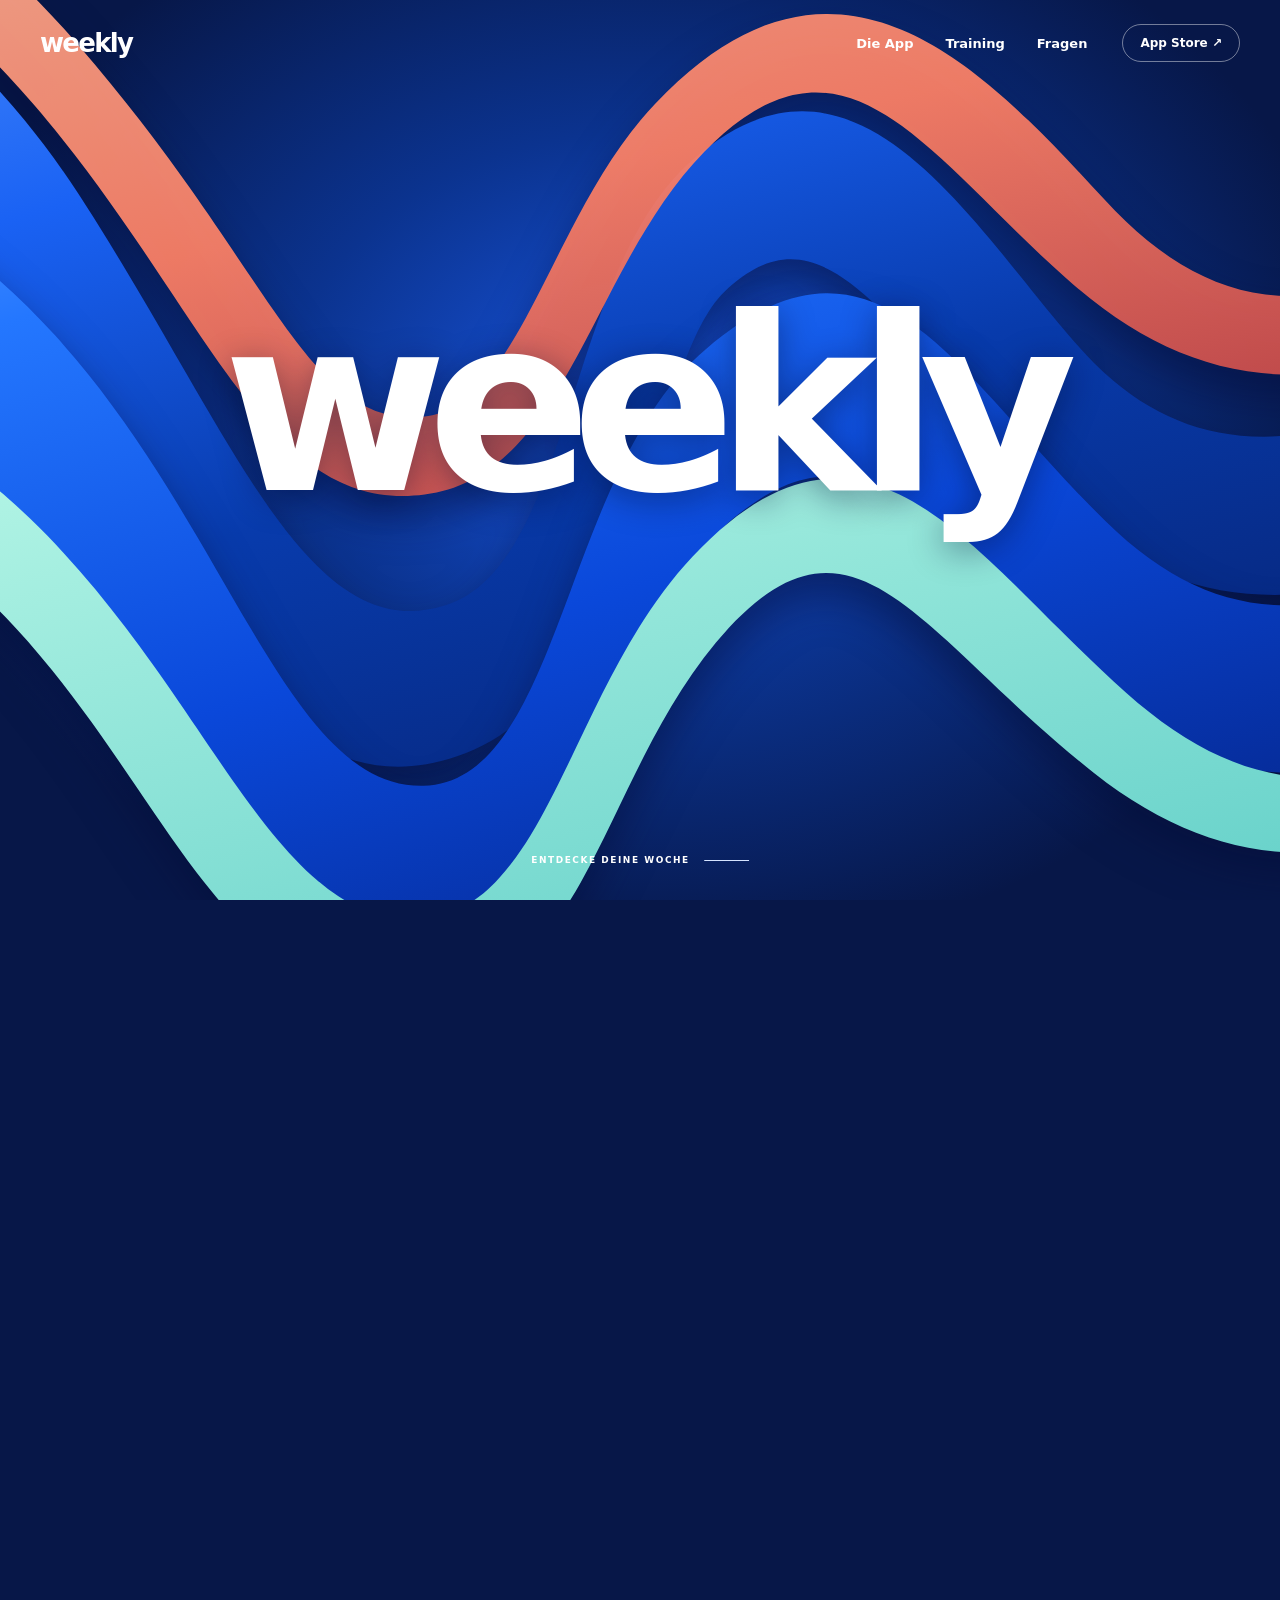
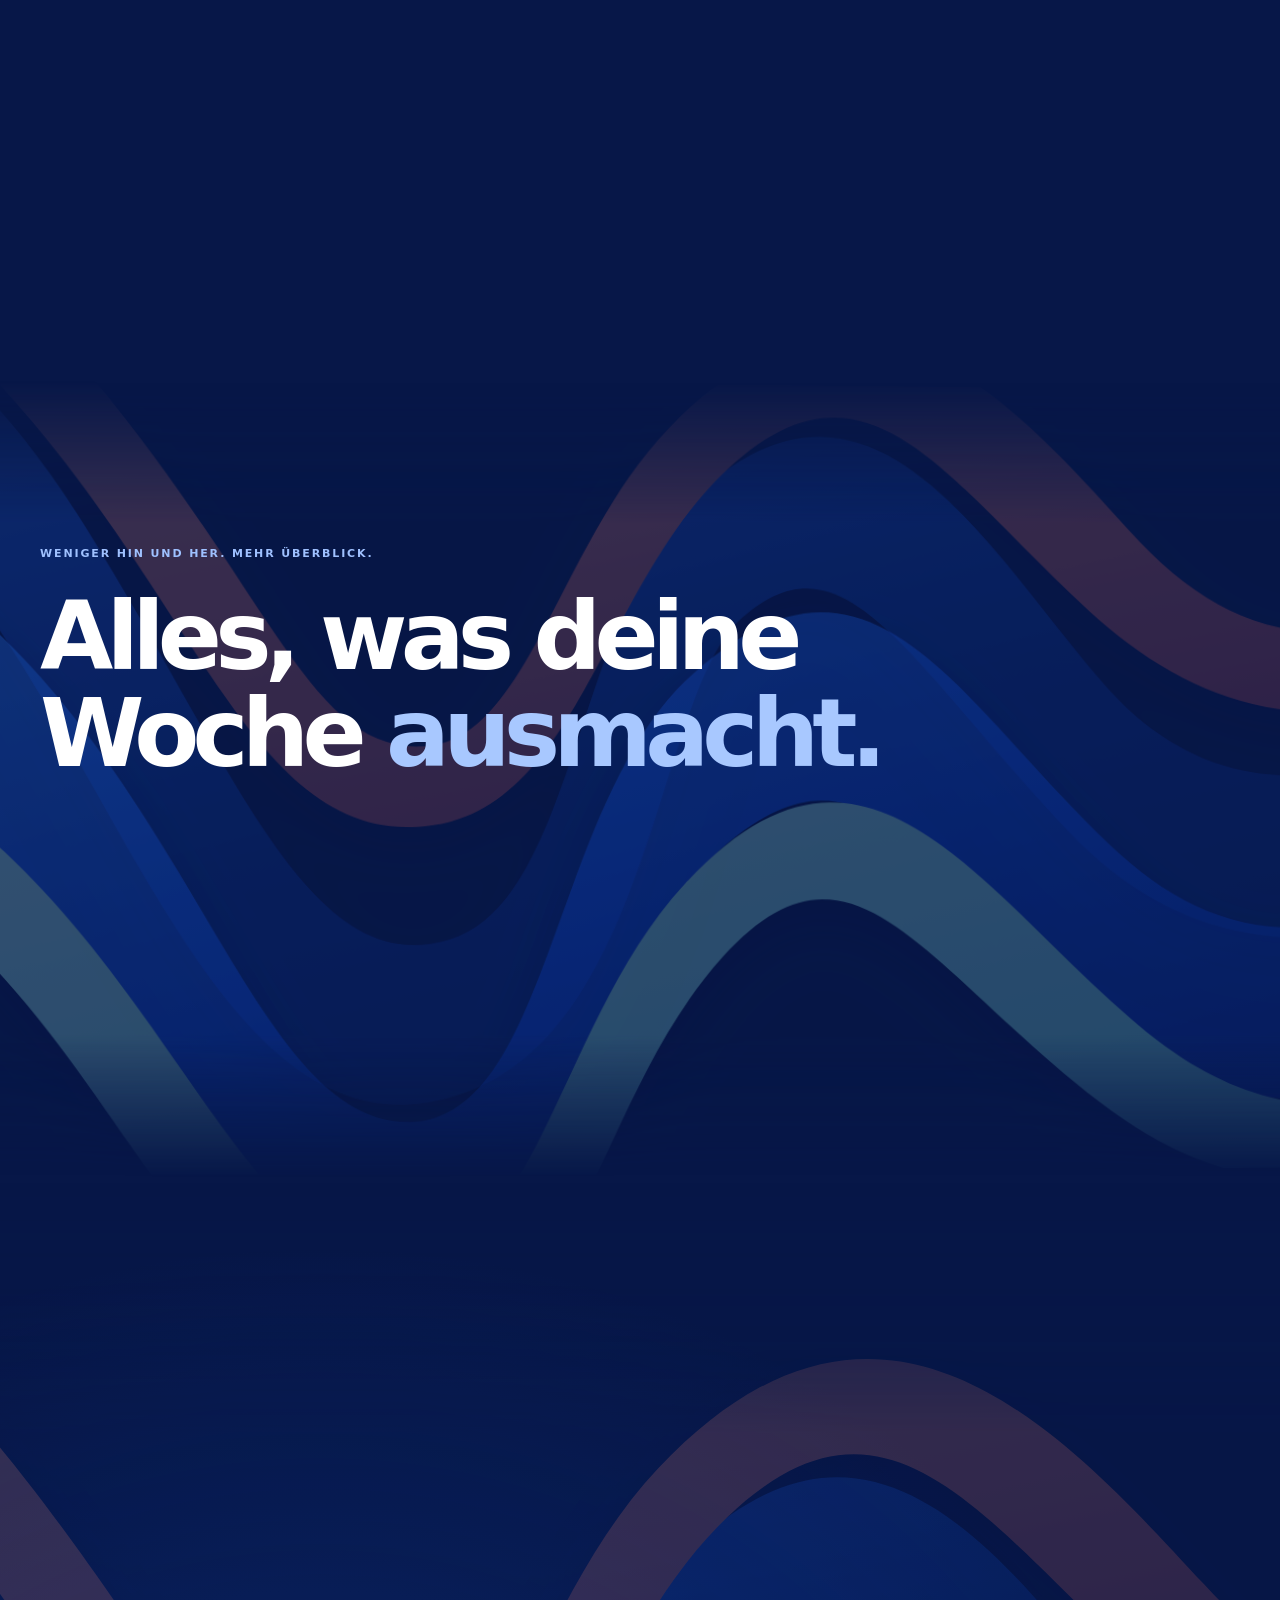
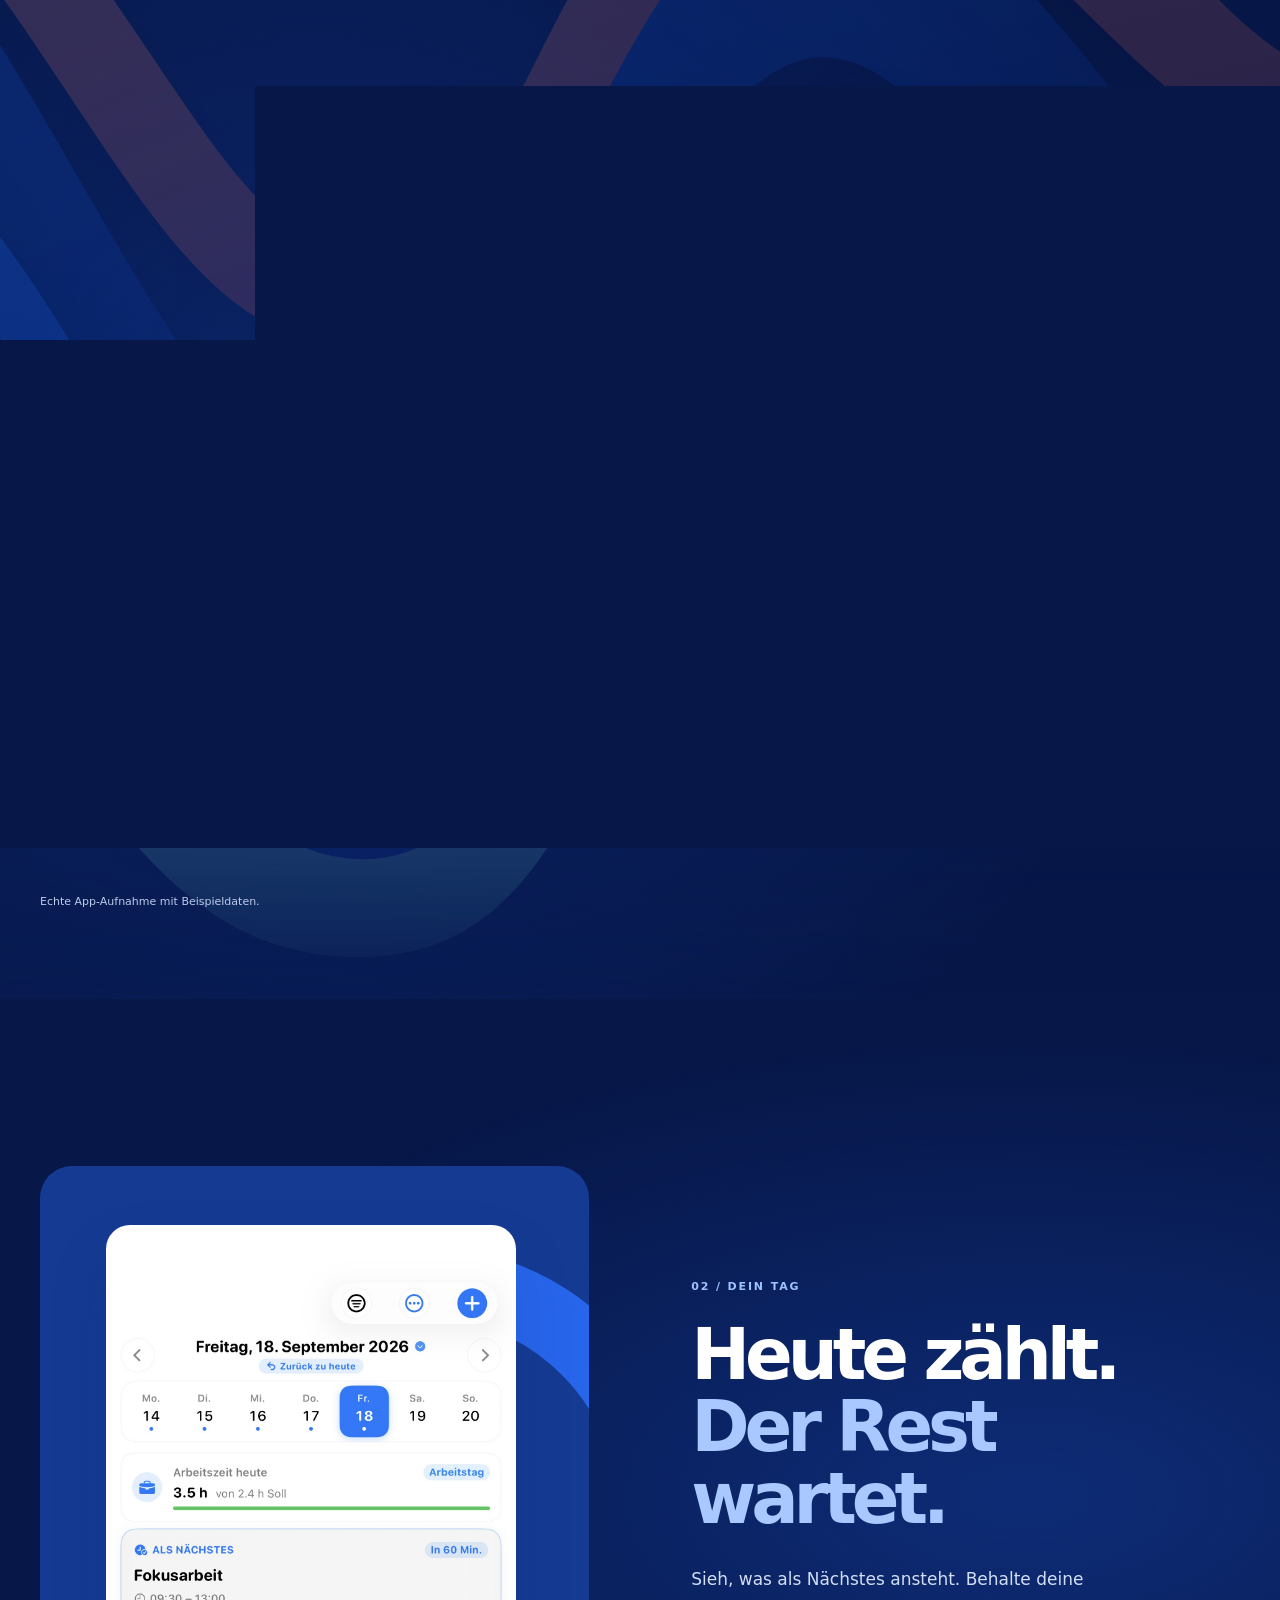
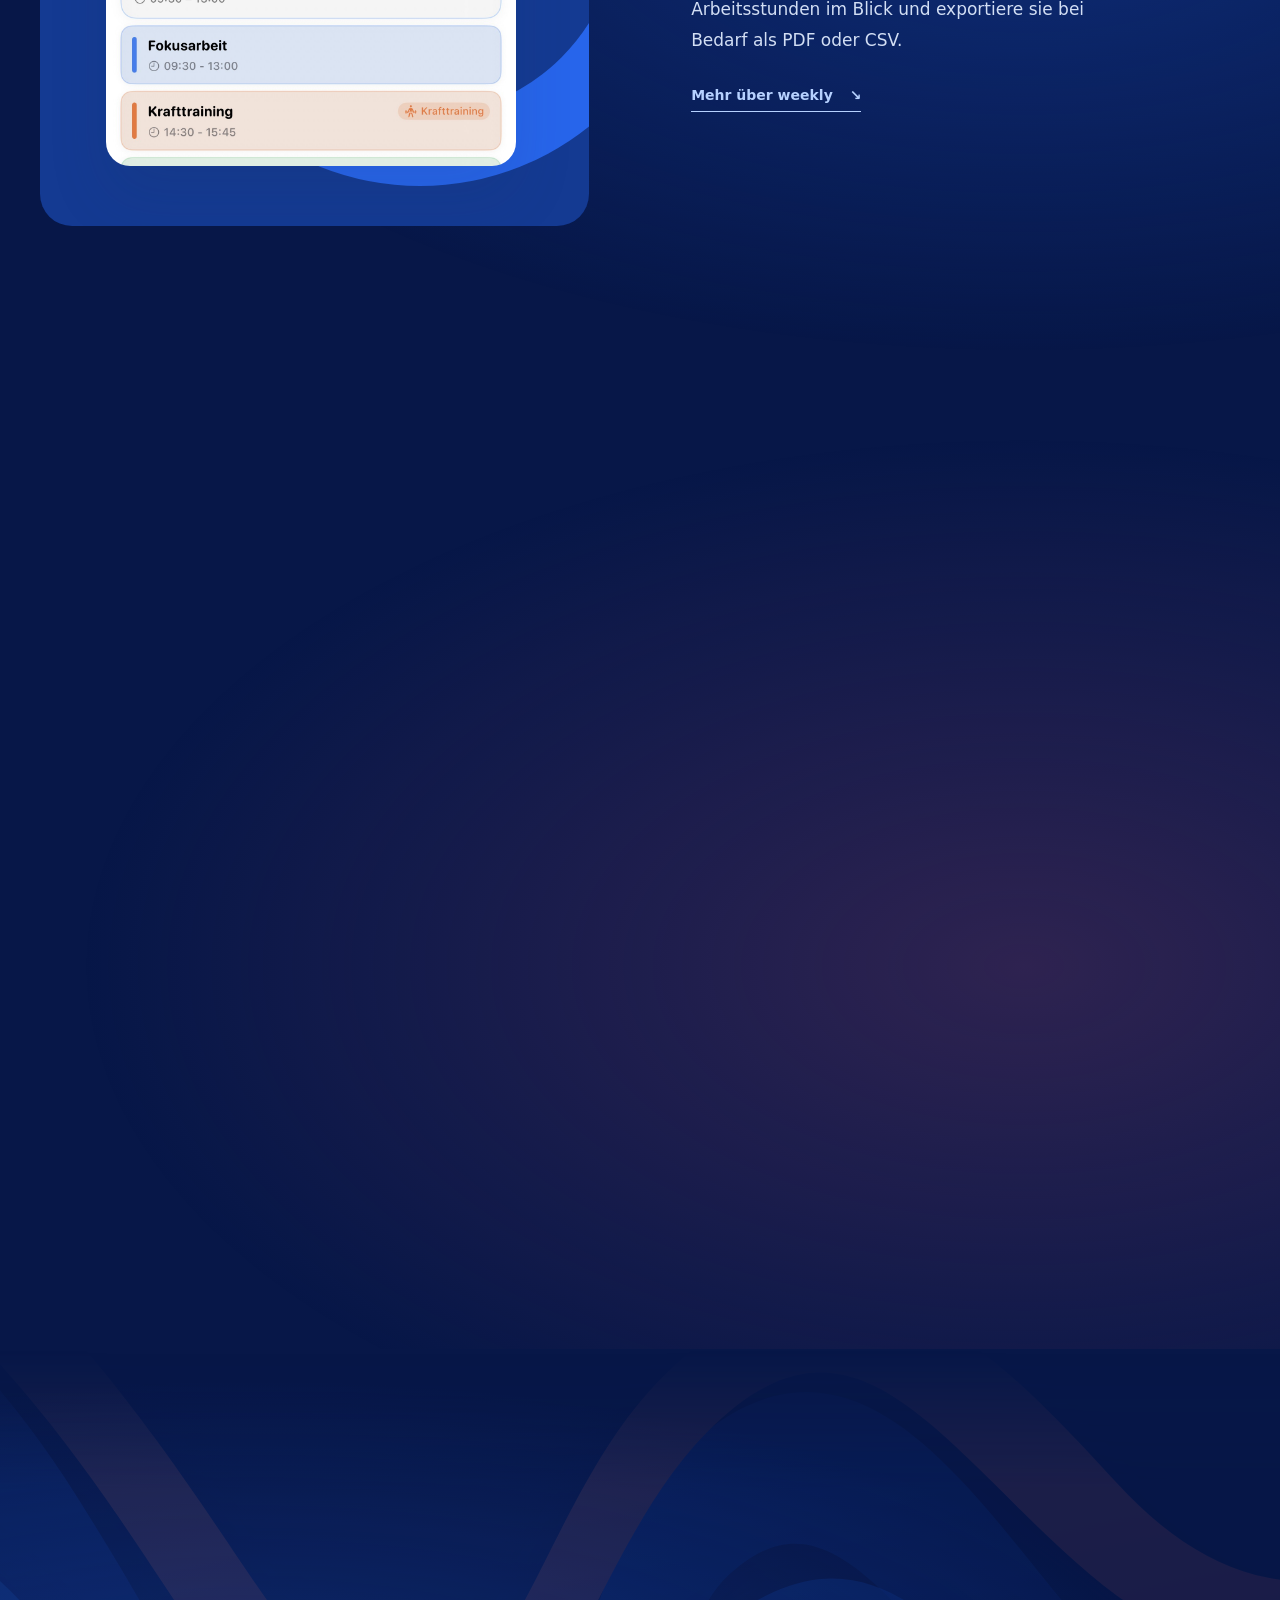
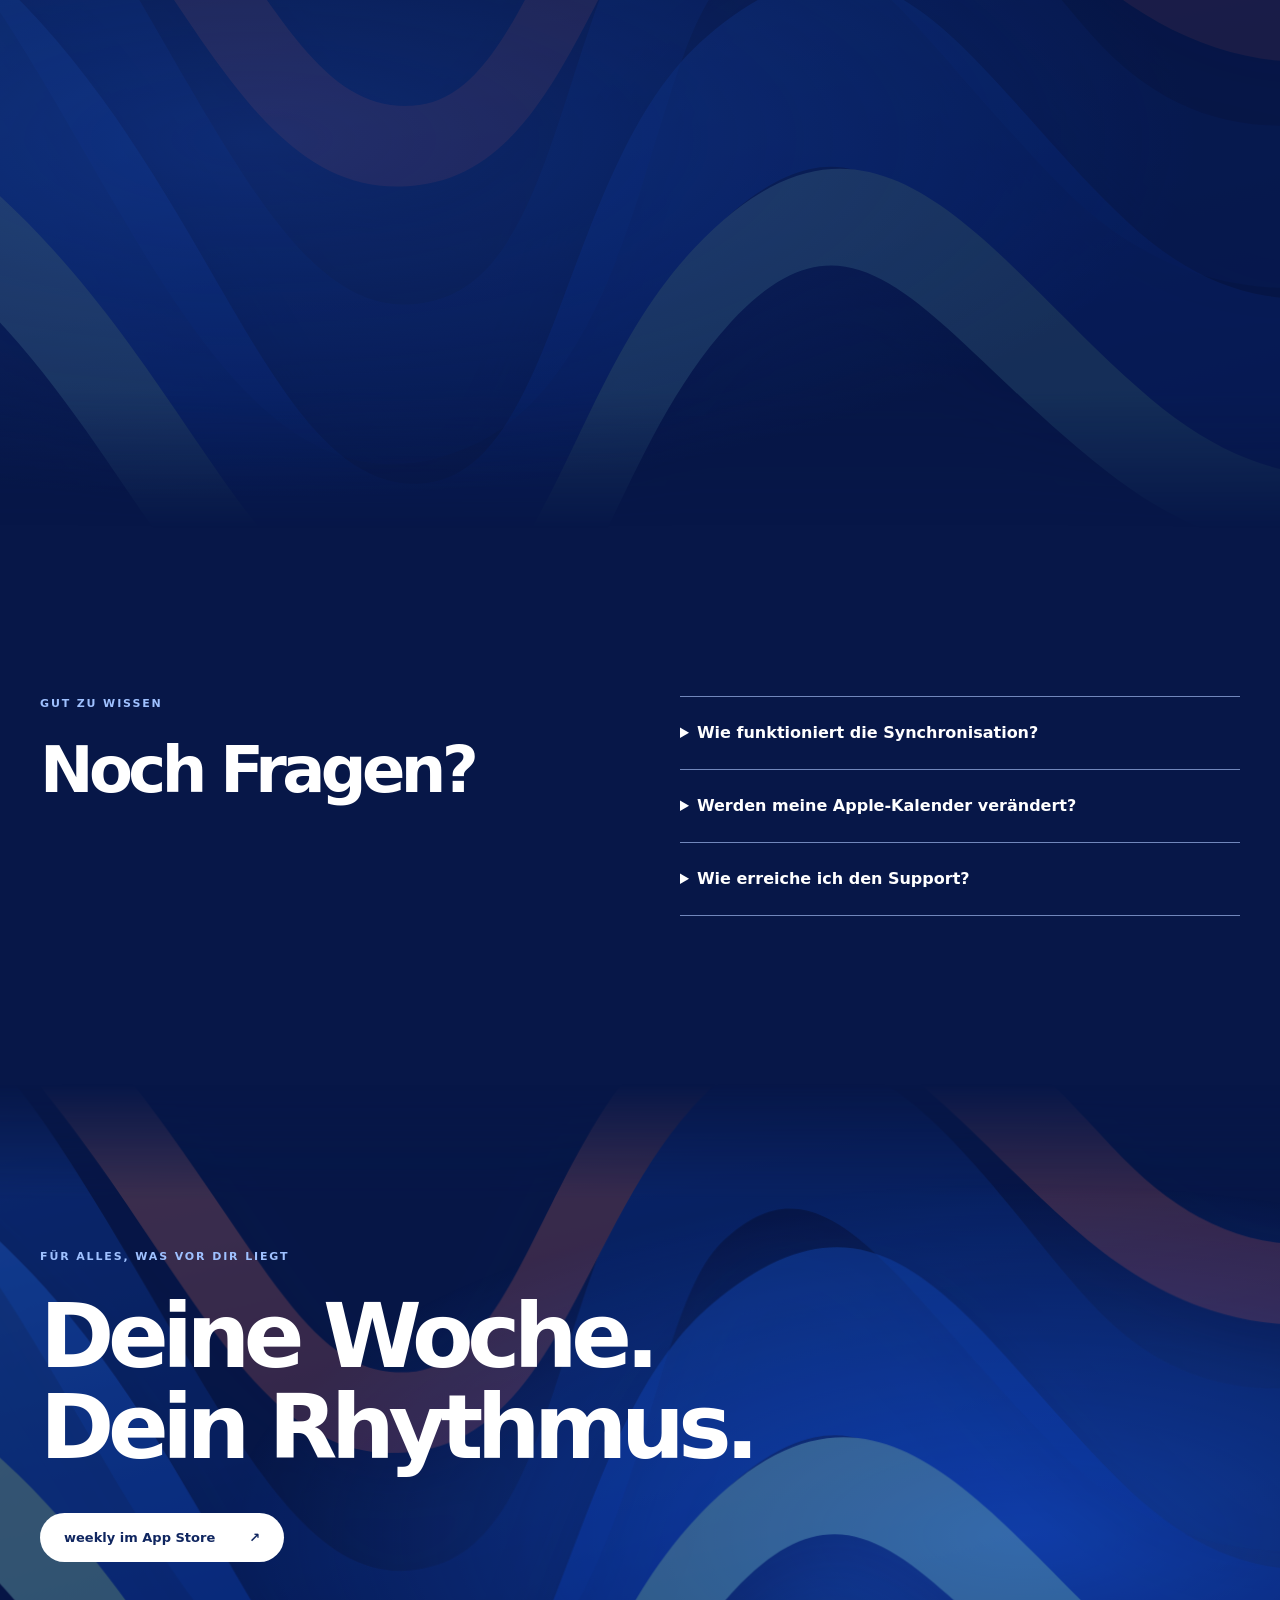
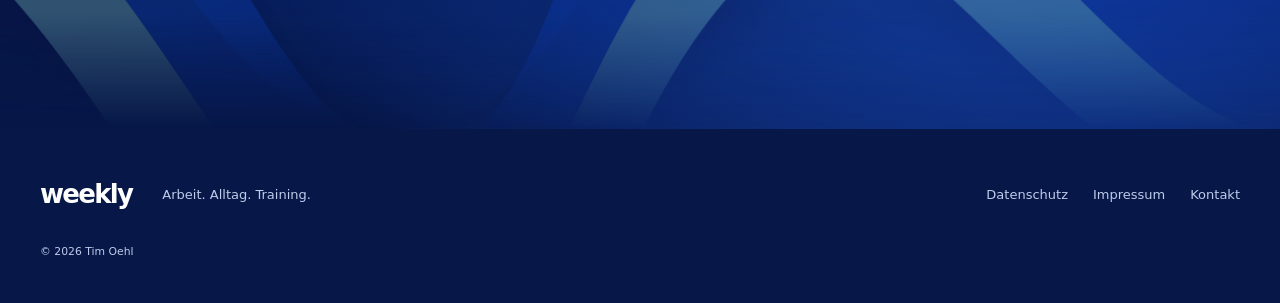
==== commit d6e05c45: "Extend ribbon motion across Weekly story" ====
--- a/entwurf-2026/index.html
+++ b/entwurf-2026/index.html
@@ -30,13 +30,13 @@
       <div class="scroll-cue" aria-hidden="true"><span>ENTDECKE DEINE WOCHE</span><i></i></div>
     </div>
   </section>
-  <section class="manifesto section-pad" id="woche"><div class="wrap"><p class="eyebrow reveal">WENIGER HIN UND HER. MEHR ÜBERBLICK.</p><h2 class="display reveal">Alles, was deine<br>Woche <em>ausmacht.</em></h2><div class="manifesto-bottom reveal"><span class="small-line"></span><p>Termine, Arbeit und Training gehören zusammen. weekly bringt sie in eine Ansicht, die sich deinem Alltag anpasst.</p></div></div><div class="ribbon-divider" aria-hidden="true"><svg viewBox="0 0 1440 180" preserveAspectRatio="none"><path d="M-70 25 C260 220 405 -60 730 85 S1210 250 1510 30" fill="none" stroke="#1f61ed" stroke-width="45"/><path d="M-70 55 C260 250 405 -30 730 115 S1210 280 1510 60" fill="none" stroke="#8ce3d2" stroke-width="12"/></svg></div></section>
-  <section class="chapter chapter-week" aria-labelledby="week-title"><div class="wrap chapter-heading reveal"><p class="eyebrow">01 / DEINE WOCHE</p><h2 id="week-title">Das große Ganze.<br><span>Auf einen Blick.</span></h2><p>Frühschicht, Training oder Zeit für dich: Sieh, was ansteht und wo noch Platz ist.</p></div><div class="week-canvas reveal"><div class="week-shot"><img src="../assets/img/weekly-week-de.jpg" width="1320" height="2868" alt="Echte weekly-Wochenansicht mit beispielhaften Terminen" loading="lazy"></div><div class="week-side"><span>DEIN WOCHENPLAN</span><p>Eine Ansicht.<br>Dein Leben.</p><div class="week-colors" aria-hidden="true"><i></i><i></i><i></i><i></i></div></div></div><p class="image-note wrap">Echte App-Aufnahme mit Beispieldaten.</p></section>
-  <section class="chapter day-chapter section-pad"><div class="wrap day-grid"><div class="day-art reveal"><div class="day-screen"><img src="../assets/img/weekly-today-de.jpg" width="1320" height="2868" alt="Tagesansicht mit Terminen und Arbeitszeit" loading="lazy"></div><div class="day-circle"></div></div><div class="day-copy reveal"><p class="eyebrow">02 / DEIN TAG</p><h2>Heute zählt.<br><span>Der Rest wartet.</span></h2><p>Sieh, was als Nächstes ansteht. Behalte deine Arbeitsstunden im Blick und exportiere sie bei Bedarf als PDF oder CSV.</p><a class="under-link" href="#fragen">Mehr über weekly <span aria-hidden="true">↘</span></a></div></div></section>
-  <section class="chapter workout-chapter" id="training"><div class="wrap workout-grid"><div class="workout-copy reveal"><p class="eyebrow">03 / DEIN TRAINING</p><h2>Mach Platz<br>für <em>Bewegung.</em></h2><p>Dein Training gehört genauso in deine Woche. Plane Routinen, starte Einheiten und halte deine Übungen fest.</p></div><div class="workout-art reveal"><div class="workout-orbit orbit-one"></div><div class="workout-orbit orbit-two"></div><div class="workout-shot"><img src="../assets/img/weekly-workout-de.jpg" width="1320" height="2868" alt="Workout-Bereich mit beispielhaften Routinen und Trainingsplänen" loading="lazy"></div><span class="workout-caption">DEIN TRAINING.<br><strong>DEIN TEMPO.</strong></span></div></div></section>
-  <section class="privacy section-pad"><div class="wrap privacy-grid reveal"><p class="eyebrow">DEINE DATEN</p><h2>Deine Woche.<br>Deine Daten.</h2><div><p>Deine Pläne liegen auf deinem Gerät und bei aktivierter Synchronisation in deiner persönlichen iCloud. Erfahre, welche Apple-Dienste weekly nutzt.</p><a class="under-link" href="../privacy.html">Zum Datenschutz <span aria-hidden="true">↗</span></a></div></div></section>
+  <section class="manifesto section-pad band-section" id="woche"><div class="story-ribbons" aria-hidden="true"><svg class="story-ribbon story-ribbon-a" data-drift="-1" viewBox="0 0 1600 1000" preserveAspectRatio="xMidYMid slice"><path d="M-330 180 C-70 -50 165 45 320 281 C450 481 514 670 633 633 C743 600 735 346 846 251 C986 130 1083 309 1178 415 C1300 550 1480 511 1810 200 L1830 331 C1518 650 1299 691 1150 538 C1013 397 959 282 872 365 C805 430 802 710 643 762 C464 823 378 551 247 365 C104 159 -77 96 -320 324 Z" fill="url(#deep)"/><path d="M-270 64 C-27 -108 161 -30 320 154 C484 343 514 477 610 472 C698 468 721 301 813 204 C971 37 1098 179 1197 286 C1324 424 1471 409 1770 87 L1802 142 C1511 470 1323 496 1164 353 C1042 244 974 124 855 245 C758 344 737 523 616 538 C478 556 430 377 282 205 C130 28 -38 -37 -270 137 Z" fill="url(#coral)"/></svg><svg class="story-ribbon story-ribbon-b" data-drift="1" viewBox="0 0 1600 1000" preserveAspectRatio="xMidYMid slice"><path d="M-320 413 C-60 173 147 234 300 402 C450 567 499 790 615 787 C733 784 734 517 856 414 C1003 288 1070 436 1198 561 C1350 710 1503 622 1820 345 L1830 506 C1520 789 1334 846 1165 693 C1040 581 998 461 879 559 C791 632 794 872 633 925 C462 982 390 690 245 534 C98 376 -82 366 -320 565 Z" fill="url(#blue)"/><path d="M-294 600 C-71 404 123 408 278 558 C427 701 482 893 598 901 C722 909 734 709 845 591 C994 433 1084 591 1215 707 C1374 849 1516 784 1800 517 L1817 558 C1545 843 1363 914 1188 776 C1041 660 985 535 876 652 C763 775 761 966 608 970 C437 975 396 781 249 634 C93 478 -68 474 -294 670 Z" fill="url(#mint)"/></svg></div><div class="wrap story-content"><p class="eyebrow reveal">WENIGER HIN UND HER. MEHR ÜBERBLICK.</p><h2 class="display reveal">Alles, was deine<br>Woche <em>ausmacht.</em></h2><div class="manifesto-bottom reveal"><span class="small-line"></span><p>Termine, Arbeit und Training gehören zusammen. weekly bringt sie in eine Ansicht, die sich deinem Alltag anpasst.</p></div></div></section>
+  <section class="chapter chapter-week band-section" aria-labelledby="week-title"><div class="story-ribbons" aria-hidden="true"><svg class="story-ribbon story-ribbon-a" data-drift="-1" viewBox="0 0 1600 1000" preserveAspectRatio="xMidYMid slice"><path d="M-330 180 C-70 -50 165 45 320 281 C450 481 514 670 633 633 C743 600 735 346 846 251 C986 130 1083 309 1178 415 C1300 550 1480 511 1810 200 L1830 331 C1518 650 1299 691 1150 538 C1013 397 959 282 872 365 C805 430 802 710 643 762 C464 823 378 551 247 365 C104 159 -77 96 -320 324 Z" fill="url(#deep)"/><path d="M-270 64 C-27 -108 161 -30 320 154 C484 343 514 477 610 472 C698 468 721 301 813 204 C971 37 1098 179 1197 286 C1324 424 1471 409 1770 87 L1802 142 C1511 470 1323 496 1164 353 C1042 244 974 124 855 245 C758 344 737 523 616 538 C478 556 430 377 282 205 C130 28 -38 -37 -270 137 Z" fill="url(#coral)"/></svg><svg class="story-ribbon story-ribbon-b" data-drift="1" viewBox="0 0 1600 1000" preserveAspectRatio="xMidYMid slice"><path d="M-320 413 C-60 173 147 234 300 402 C450 567 499 790 615 787 C733 784 734 517 856 414 C1003 288 1070 436 1198 561 C1350 710 1503 622 1820 345 L1830 506 C1520 789 1334 846 1165 693 C1040 581 998 461 879 559 C791 632 794 872 633 925 C462 982 390 690 245 534 C98 376 -82 366 -320 565 Z" fill="url(#blue)"/><path d="M-294 600 C-71 404 123 408 278 558 C427 701 482 893 598 901 C722 909 734 709 845 591 C994 433 1084 591 1215 707 C1374 849 1516 784 1800 517 L1817 558 C1545 843 1363 914 1188 776 C1041 660 985 535 876 652 C763 775 761 966 608 970 C437 975 396 781 249 634 C93 478 -68 474 -294 670 Z" fill="url(#mint)"/></svg></div><div class="wrap chapter-heading reveal story-content"><p class="eyebrow">01 / DEINE WOCHE</p><h2 id="week-title">Das große Ganze.<br><span>Auf einen Blick.</span></h2><p>Frühschicht, Training oder Zeit für dich: Sieh, was ansteht und wo noch Platz ist.</p></div><div class="week-canvas reveal"><div class="week-shot"><img src="../assets/img/weekly-week-de.jpg" width="1320" height="2868" alt="Echte weekly-Wochenansicht mit beispielhaften Terminen" loading="lazy"></div><div class="week-side"><span>DEIN WOCHENPLAN</span><p>Eine Ansicht.<br>Dein Leben.</p><div class="week-colors" aria-hidden="true"><i></i><i></i><i></i><i></i></div></div></div><p class="image-note wrap">Echte App-Aufnahme mit Beispieldaten.</p></section>
+  <section class="chapter day-chapter section-pad band-section"><div class="story-ribbons" aria-hidden="true"><svg class="story-ribbon story-ribbon-a" data-drift="-1" viewBox="0 0 1600 1000" preserveAspectRatio="xMidYMid slice"><path d="M-330 180 C-70 -50 165 45 320 281 C450 481 514 670 633 633 C743 600 735 346 846 251 C986 130 1083 309 1178 415 C1300 550 1480 511 1810 200 L1830 331 C1518 650 1299 691 1150 538 C1013 397 959 282 872 365 C805 430 802 710 643 762 C464 823 378 551 247 365 C104 159 -77 96 -320 324 Z" fill="url(#deep)"/><path d="M-270 64 C-27 -108 161 -30 320 154 C484 343 514 477 610 472 C698 468 721 301 813 204 C971 37 1098 179 1197 286 C1324 424 1471 409 1770 87 L1802 142 C1511 470 1323 496 1164 353 C1042 244 974 124 855 245 C758 344 737 523 616 538 C478 556 430 377 282 205 C130 28 -38 -37 -270 137 Z" fill="url(#coral)"/></svg><svg class="story-ribbon story-ribbon-b" data-drift="1" viewBox="0 0 1600 1000" preserveAspectRatio="xMidYMid slice"><path d="M-320 413 C-60 173 147 234 300 402 C450 567 499 790 615 787 C733 784 734 517 856 414 C1003 288 1070 436 1198 561 C1350 710 1503 622 1820 345 L1830 506 C1520 789 1334 846 1165 693 C1040 581 998 461 879 559 C791 632 794 872 633 925 C462 982 390 690 245 534 C98 376 -82 366 -320 565 Z" fill="url(#blue)"/><path d="M-294 600 C-71 404 123 408 278 558 C427 701 482 893 598 901 C722 909 734 709 845 591 C994 433 1084 591 1215 707 C1374 849 1516 784 1800 517 L1817 558 C1545 843 1363 914 1188 776 C1041 660 985 535 876 652 C763 775 761 966 608 970 C437 975 396 781 249 634 C93 478 -68 474 -294 670 Z" fill="url(#mint)"/></svg></div><div class="wrap day-grid story-content"><div class="day-art reveal"><div class="day-screen"><img src="../assets/img/weekly-today-de.jpg" width="1320" height="2868" alt="Tagesansicht mit Terminen und Arbeitszeit" loading="lazy"></div><div class="day-circle"></div></div><div class="day-copy reveal"><p class="eyebrow">02 / DEIN TAG</p><h2>Heute zählt.<br><span>Der Rest wartet.</span></h2><p>Sieh, was als Nächstes ansteht. Behalte deine Arbeitsstunden im Blick und exportiere sie bei Bedarf als PDF oder CSV.</p><a class="under-link" href="#fragen">Mehr über weekly <span aria-hidden="true">↘</span></a></div></div></section>
+  <section class="chapter workout-chapter band-section" id="training"><div class="story-ribbons" aria-hidden="true"><svg class="story-ribbon story-ribbon-a" data-drift="-1" viewBox="0 0 1600 1000" preserveAspectRatio="xMidYMid slice"><path d="M-330 180 C-70 -50 165 45 320 281 C450 481 514 670 633 633 C743 600 735 346 846 251 C986 130 1083 309 1178 415 C1300 550 1480 511 1810 200 L1830 331 C1518 650 1299 691 1150 538 C1013 397 959 282 872 365 C805 430 802 710 643 762 C464 823 378 551 247 365 C104 159 -77 96 -320 324 Z" fill="url(#deep)"/><path d="M-270 64 C-27 -108 161 -30 320 154 C484 343 514 477 610 472 C698 468 721 301 813 204 C971 37 1098 179 1197 286 C1324 424 1471 409 1770 87 L1802 142 C1511 470 1323 496 1164 353 C1042 244 974 124 855 245 C758 344 737 523 616 538 C478 556 430 377 282 205 C130 28 -38 -37 -270 137 Z" fill="url(#coral)"/></svg><svg class="story-ribbon story-ribbon-b" data-drift="1" viewBox="0 0 1600 1000" preserveAspectRatio="xMidYMid slice"><path d="M-320 413 C-60 173 147 234 300 402 C450 567 499 790 615 787 C733 784 734 517 856 414 C1003 288 1070 436 1198 561 C1350 710 1503 622 1820 345 L1830 506 C1520 789 1334 846 1165 693 C1040 581 998 461 879 559 C791 632 794 872 633 925 C462 982 390 690 245 534 C98 376 -82 366 -320 565 Z" fill="url(#blue)"/><path d="M-294 600 C-71 404 123 408 278 558 C427 701 482 893 598 901 C722 909 734 709 845 591 C994 433 1084 591 1215 707 C1374 849 1516 784 1800 517 L1817 558 C1545 843 1363 914 1188 776 C1041 660 985 535 876 652 C763 775 761 966 608 970 C437 975 396 781 249 634 C93 478 -68 474 -294 670 Z" fill="url(#mint)"/></svg></div><div class="wrap workout-grid story-content"><div class="workout-copy reveal"><p class="eyebrow">03 / DEIN TRAINING</p><h2>Mach Platz<br>für <em>Bewegung.</em></h2><p>Dein Training gehört genauso in deine Woche. Plane Routinen, starte Einheiten und halte deine Übungen fest.</p></div><div class="workout-art reveal"><div class="workout-orbit orbit-one"></div><div class="workout-orbit orbit-two"></div><div class="workout-shot"><img src="../assets/img/weekly-workout-de.jpg" width="1320" height="2868" alt="Workout-Bereich mit beispielhaften Routinen und Trainingsplänen" loading="lazy"></div><span class="workout-caption">DEIN TRAINING.<br><strong>DEIN TEMPO.</strong></span></div></div></section>
+  <section class="privacy section-pad band-section"><div class="story-ribbons" aria-hidden="true"><svg class="story-ribbon story-ribbon-a" data-drift="-1" viewBox="0 0 1600 1000" preserveAspectRatio="xMidYMid slice"><path d="M-330 180 C-70 -50 165 45 320 281 C450 481 514 670 633 633 C743 600 735 346 846 251 C986 130 1083 309 1178 415 C1300 550 1480 511 1810 200 L1830 331 C1518 650 1299 691 1150 538 C1013 397 959 282 872 365 C805 430 802 710 643 762 C464 823 378 551 247 365 C104 159 -77 96 -320 324 Z" fill="url(#deep)"/><path d="M-270 64 C-27 -108 161 -30 320 154 C484 343 514 477 610 472 C698 468 721 301 813 204 C971 37 1098 179 1197 286 C1324 424 1471 409 1770 87 L1802 142 C1511 470 1323 496 1164 353 C1042 244 974 124 855 245 C758 344 737 523 616 538 C478 556 430 377 282 205 C130 28 -38 -37 -270 137 Z" fill="url(#coral)"/></svg><svg class="story-ribbon story-ribbon-b" data-drift="1" viewBox="0 0 1600 1000" preserveAspectRatio="xMidYMid slice"><path d="M-320 413 C-60 173 147 234 300 402 C450 567 499 790 615 787 C733 784 734 517 856 414 C1003 288 1070 436 1198 561 C1350 710 1503 622 1820 345 L1830 506 C1520 789 1334 846 1165 693 C1040 581 998 461 879 559 C791 632 794 872 633 925 C462 982 390 690 245 534 C98 376 -82 366 -320 565 Z" fill="url(#blue)"/><path d="M-294 600 C-71 404 123 408 278 558 C427 701 482 893 598 901 C722 909 734 709 845 591 C994 433 1084 591 1215 707 C1374 849 1516 784 1800 517 L1817 558 C1545 843 1363 914 1188 776 C1041 660 985 535 876 652 C763 775 761 966 608 970 C437 975 396 781 249 634 C93 478 -68 474 -294 670 Z" fill="url(#mint)"/></svg></div><div class="wrap privacy-grid reveal story-content"><p class="eyebrow">DEINE DATEN</p><h2>Deine Woche.<br>Deine Daten.</h2><div><p>Deine Pläne liegen auf deinem Gerät und bei aktivierter Synchronisation in deiner persönlichen iCloud. Erfahre, welche Apple-Dienste weekly nutzt.</p><a class="under-link" href="../privacy.html">Zum Datenschutz <span aria-hidden="true">↗</span></a></div></div></section>
   <section class="faq section-pad" id="fragen"><div class="wrap faq-grid"><div><p class="eyebrow">GUT ZU WISSEN</p><h2>Noch Fragen?</h2></div><div class="faq-list"><details><summary>Wie funktioniert die Synchronisation?</summary><p>Wenn du iCloud für weekly aktiviert hast, können deine Daten über dein persönliches iCloud-Konto auf deinen Geräten synchronisiert werden.</p></details><details><summary>Werden meine Apple-Kalender verändert?</summary><p>weekly zeigt ausgewählte Kalendertermine lesend an. Deine Quellkalender bleiben unverändert.</p></details><details><summary>Wie erreiche ich den Support?</summary><p>Schreibe an <a href="mailto:weekly.workandworkout@gmail.com">weekly.workandworkout@gmail.com</a>.</p></details></div></div></section>
-  <section class="outro section-pad"><div class="outro-ribbon" aria-hidden="true"></div><div class="wrap outro-content"><p class="eyebrow">FÜR ALLES, WAS VOR DIR LIEGT</p><h2>Deine Woche.<br>Dein Rhythmus.</h2><a class="button" href="https://apps.apple.com/us/app/weekly-work-workout/id6808738681">weekly im App Store <span aria-hidden="true">↗</span></a></div></section>
+  <section class="outro section-pad band-section"><div class="story-ribbons" aria-hidden="true"><svg class="story-ribbon story-ribbon-a" data-drift="-1" viewBox="0 0 1600 1000" preserveAspectRatio="xMidYMid slice"><path d="M-330 180 C-70 -50 165 45 320 281 C450 481 514 670 633 633 C743 600 735 346 846 251 C986 130 1083 309 1178 415 C1300 550 1480 511 1810 200 L1830 331 C1518 650 1299 691 1150 538 C1013 397 959 282 872 365 C805 430 802 710 643 762 C464 823 378 551 247 365 C104 159 -77 96 -320 324 Z" fill="url(#deep)"/><path d="M-270 64 C-27 -108 161 -30 320 154 C484 343 514 477 610 472 C698 468 721 301 813 204 C971 37 1098 179 1197 286 C1324 424 1471 409 1770 87 L1802 142 C1511 470 1323 496 1164 353 C1042 244 974 124 855 245 C758 344 737 523 616 538 C478 556 430 377 282 205 C130 28 -38 -37 -270 137 Z" fill="url(#coral)"/></svg><svg class="story-ribbon story-ribbon-b" data-drift="1" viewBox="0 0 1600 1000" preserveAspectRatio="xMidYMid slice"><path d="M-320 413 C-60 173 147 234 300 402 C450 567 499 790 615 787 C733 784 734 517 856 414 C1003 288 1070 436 1198 561 C1350 710 1503 622 1820 345 L1830 506 C1520 789 1334 846 1165 693 C1040 581 998 461 879 559 C791 632 794 872 633 925 C462 982 390 690 245 534 C98 376 -82 366 -320 565 Z" fill="url(#blue)"/><path d="M-294 600 C-71 404 123 408 278 558 C427 701 482 893 598 901 C722 909 734 709 845 591 C994 433 1084 591 1215 707 C1374 849 1516 784 1800 517 L1817 558 C1545 843 1363 914 1188 776 C1041 660 985 535 876 652 C763 775 761 966 608 970 C437 975 396 781 249 634 C93 478 -68 474 -294 670 Z" fill="url(#mint)"/></svg></div><div class="wrap outro-content"><p class="eyebrow">FÜR ALLES, WAS VOR DIR LIEGT</p><h2>Deine Woche.<br>Dein Rhythmus.</h2><a class="button" href="https://apps.apple.com/us/app/weekly-work-workout/id6808738681">weekly im App Store <span aria-hidden="true">↗</span></a></div></section>
 </main>
 <footer class="wrap footer"><a class="footer-brand" href="#start">weekly</a><p>Arbeit. Alltag. Training.</p><div><a href="../privacy.html">Datenschutz</a><a href="../imprint.html">Impressum</a><a href="mailto:weekly.workandworkout@gmail.com">Kontakt</a></div><small>© 2026 Tim Oehl</small></footer>
 </body></html>
--- a/entwurf-2026/style.css
+++ b/entwurf-2026/style.css
@@ -7,3 +7,9 @@
 @media(prefers-reduced-motion:reduce){html{scroll-behavior:auto}.motion-enabled .intro-scene{height:auto}.motion-enabled .intro-sticky{position:relative}.motion-enabled .intro-message{opacity:1;pointer-events:auto}.motion-enabled .reveal{opacity:1;transform:none;transition:none}.button{transition:none}}
 /* Frame the content of the real weekly screenshot, rather than its empty top edge. */
 .week-shot img{top:-14%;width:min(590px,90%);left:6%}@media(max-width:700px){.week-shot img{width:82%;left:9%;top:-10%}}
+/* One continuous brand world carries the story beyond the introduction. */
+body{background:#071748;color:#fff}.manifesto,.chapter-week,.day-chapter,.workout-chapter,.privacy,.faq,.outro{background:transparent;color:#fff}.band-section{position:relative;isolation:isolate;overflow:hidden}.story-content,.week-canvas,.image-note,.outro-content{position:relative;z-index:2}.story-ribbons{position:absolute;inset:0;z-index:-1;overflow:hidden;pointer-events:none}.story-ribbon{position:absolute;width:130%;height:100%;inset:0 -15%;opacity:.62;filter:drop-shadow(0 28px 30px #020b3880)}.story-ribbon-a{opacity:.38}.story-ribbon-b{opacity:.5}.manifesto{background:radial-gradient(ellipse at 70% 100%,#103998 0,transparent 65%);padding-bottom:clamp(120px,16vw,210px)}.manifesto .story-ribbons{inset:0 -20% -50% 20%;opacity:.75}.manifesto .story-ribbon{transform:rotate(-13deg)}.manifesto .display{max-width:980px}.eyebrow,.privacy .eyebrow,.outro .eyebrow{color:#9fc1ff}.display em,.chapter h2 span{color:#a8c8ff}.manifesto-bottom,.chapter-heading>p:last-child,.day-copy>p:not(.eyebrow),.workout-copy>p:not(.eyebrow),.faq details p{color:#d2def4}.small-line{background:#8ce1d4}.chapter-week{background:radial-gradient(ellipse at 25% 60%,#123b9a80,transparent 65%)}.chapter-week .story-ribbons{inset:20% -35% -25% 12%;opacity:.65}.week-canvas{background:linear-gradient(135deg,#2459cb,#0c2c7e);box-shadow:0 28px 90px #020b343d}.week-side{color:#fff}.week-colors i:nth-child(2){background:#c0b0ff}.week-colors i:nth-child(3){background:#ffa47c}.week-colors i:nth-child(4){background:#9be8d6}.image-note{color:#bdccea}.day-chapter{background:radial-gradient(ellipse at 80% 50%,#1541a480,transparent 65%)}.day-chapter .story-ribbons{inset:5% 5% -20% -30%;opacity:.53}.day-art{background:#143a92}.day-circle{border-color:#2765eb}.under-link{color:#b6d1ff}.workout-chapter{background:radial-gradient(ellipse at 80% 60%,#562f5980,transparent 65%)}.workout-chapter .story-ribbons{inset:0 -30% -15% 0;opacity:.65}.workout-copy .eyebrow{color:#ffbd9f}.workout-copy em{color:#ffad87}.workout-art{background:#9b4d42}.workout-orbit{border-color:#f1926f}.orbit-two{border-color:#ffcfb4}.workout-caption{color:#fff}.privacy{background:radial-gradient(ellipse at 20% 50%,#1942a080,transparent 65%)}.privacy .story-ribbons{inset:-40% -30% -40% 15%;opacity:.35}.faq-list{border-color:#7187bb}.faq details{border-color:#7187bb}.outro{background:radial-gradient(ellipse at 80% 70%,#194ec5 0,transparent 55%)}.outro .story-ribbons{inset:-60% -15% -60% 15%;opacity:.8}.outro-ribbon{display:none}.footer{color:#bdccea}.footer-brand{color:#fff}@media(max-width:700px){.story-ribbon{width:180%;inset:0 -40%}.manifesto .story-ribbons{inset:15% -70% -30% 0}.chapter-week .story-ribbons{inset:15% -65% -5% 0}.day-chapter .story-ribbons{inset:5% -35% -5% -60%}.workout-chapter .story-ribbons{inset:5% -65% -5% -10%}.outro .story-ribbons{inset:-40% -80% -40% 0}}
+/* Fade the bands at section edges and keep copy legible over their colors. */
+.story-ribbons{mask-image:linear-gradient(to bottom,transparent,#000 18%,#000 82%,transparent);-webkit-mask-image:linear-gradient(to bottom,transparent,#000 18%,#000 82%,transparent)}.story-ribbons:after{content:"";position:absolute;inset:0;background:#0717484d;pointer-events:none}
+/* Keep the fade inside each section so ribbons dissolve instead of being clipped at its boundary. */
+.manifesto .story-ribbons,.chapter-week .story-ribbons,.day-chapter .story-ribbons,.workout-chapter .story-ribbons,.privacy .story-ribbons,.outro .story-ribbons{inset:0}.story-ribbon{width:150%;inset:0 -25%}@media(max-width:700px){.story-ribbon{width:190%;inset:0 -45%}}
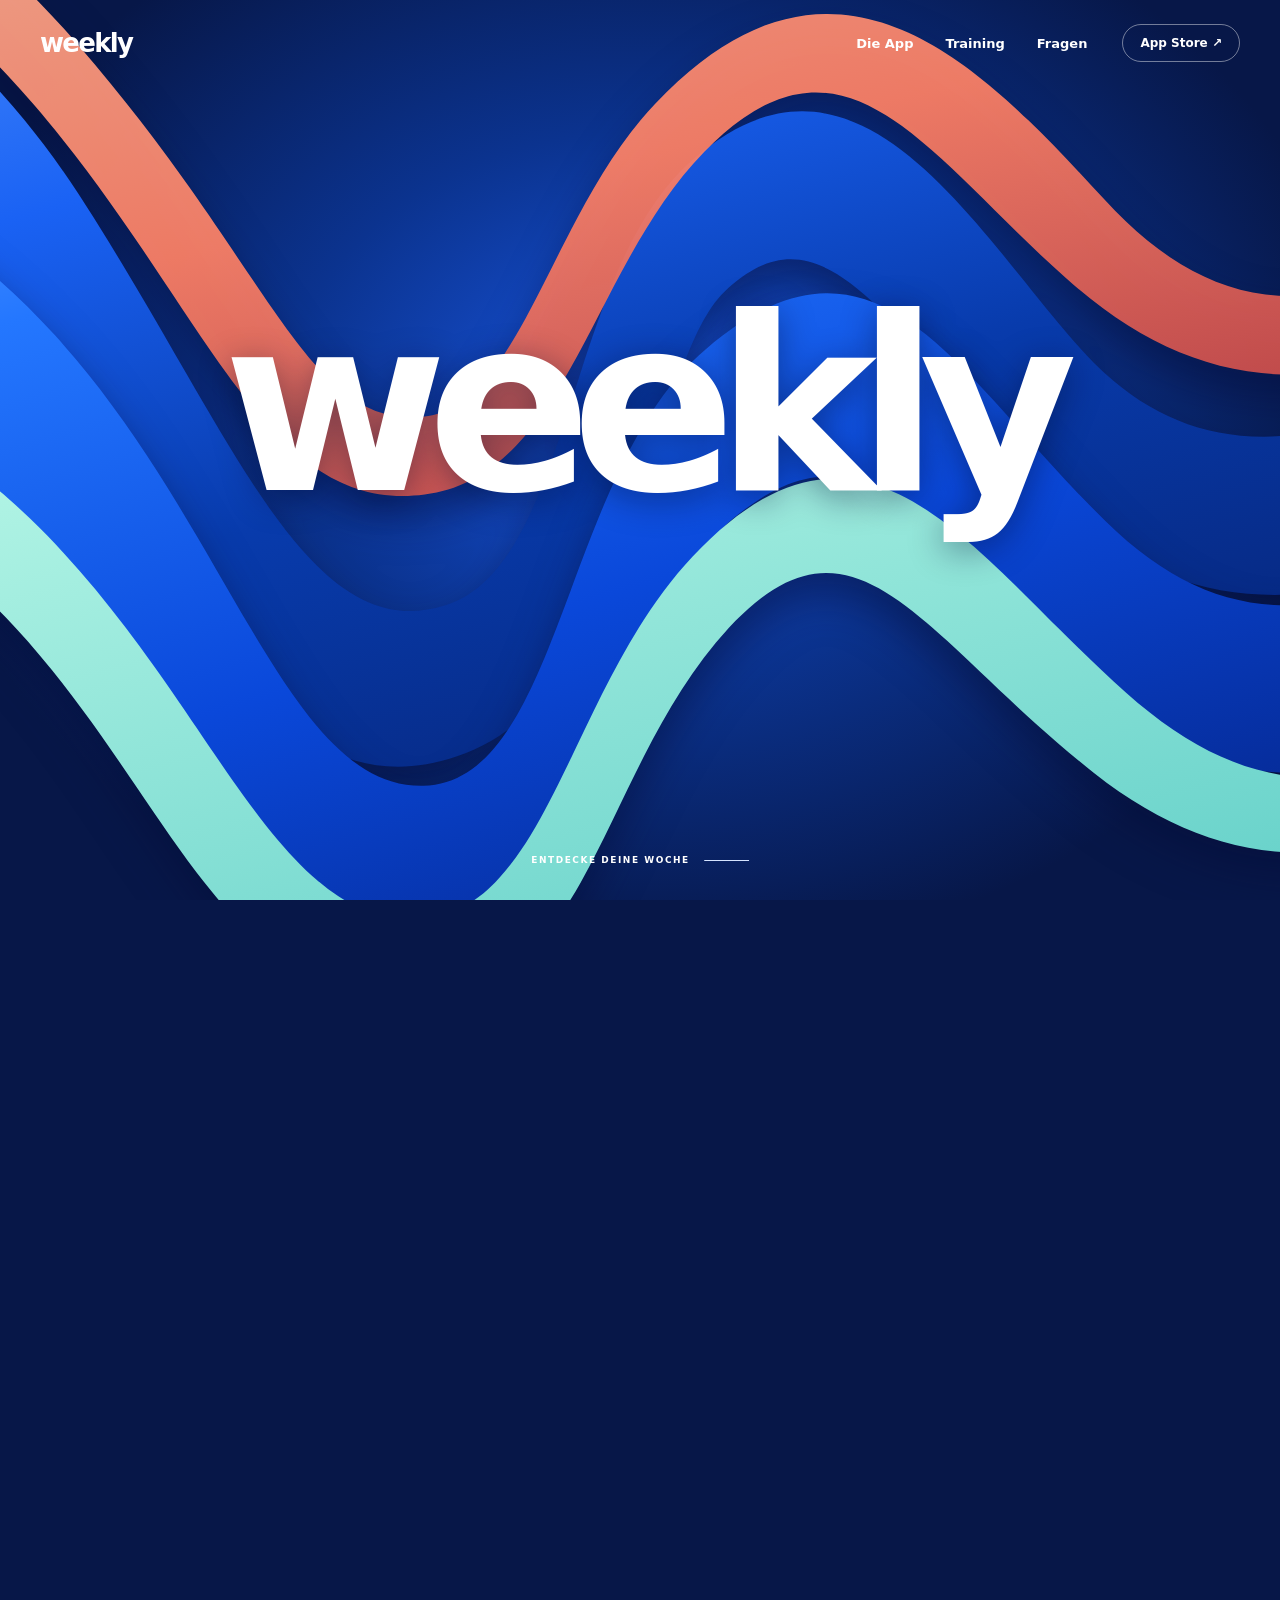
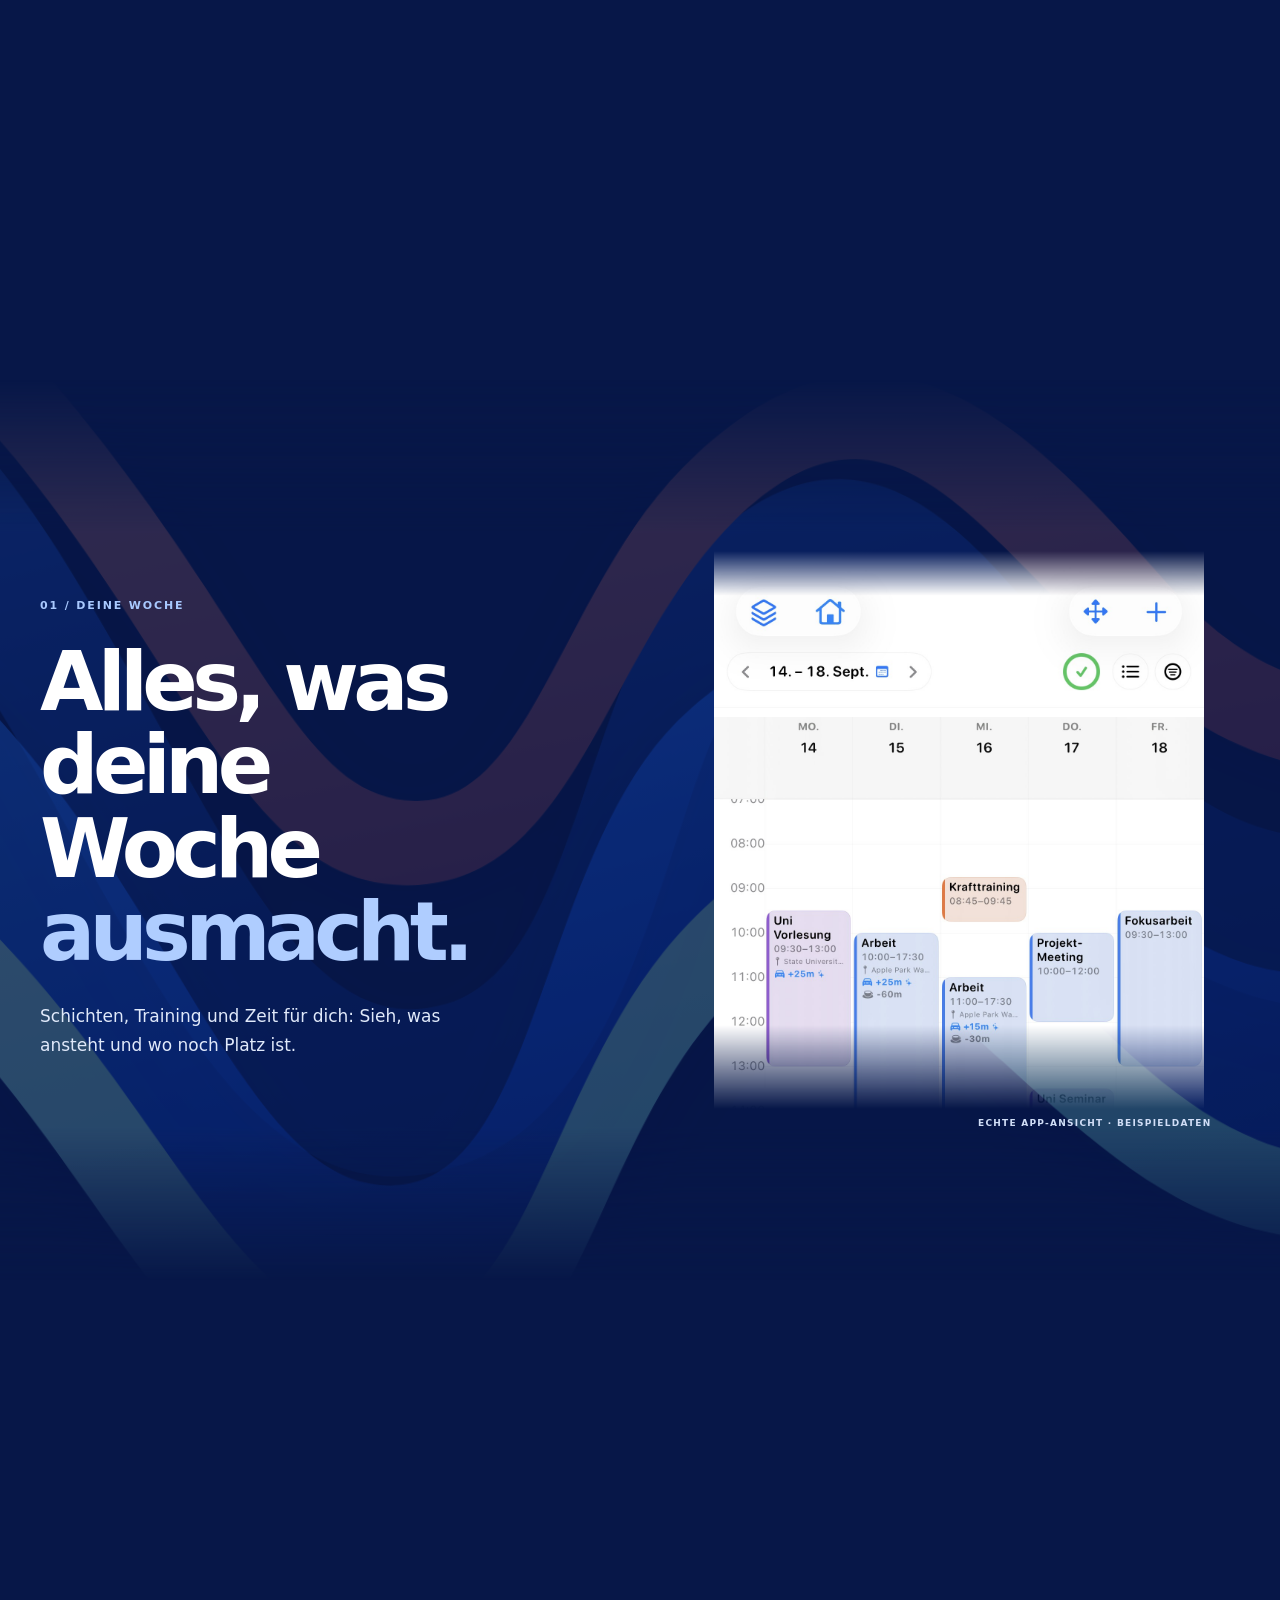
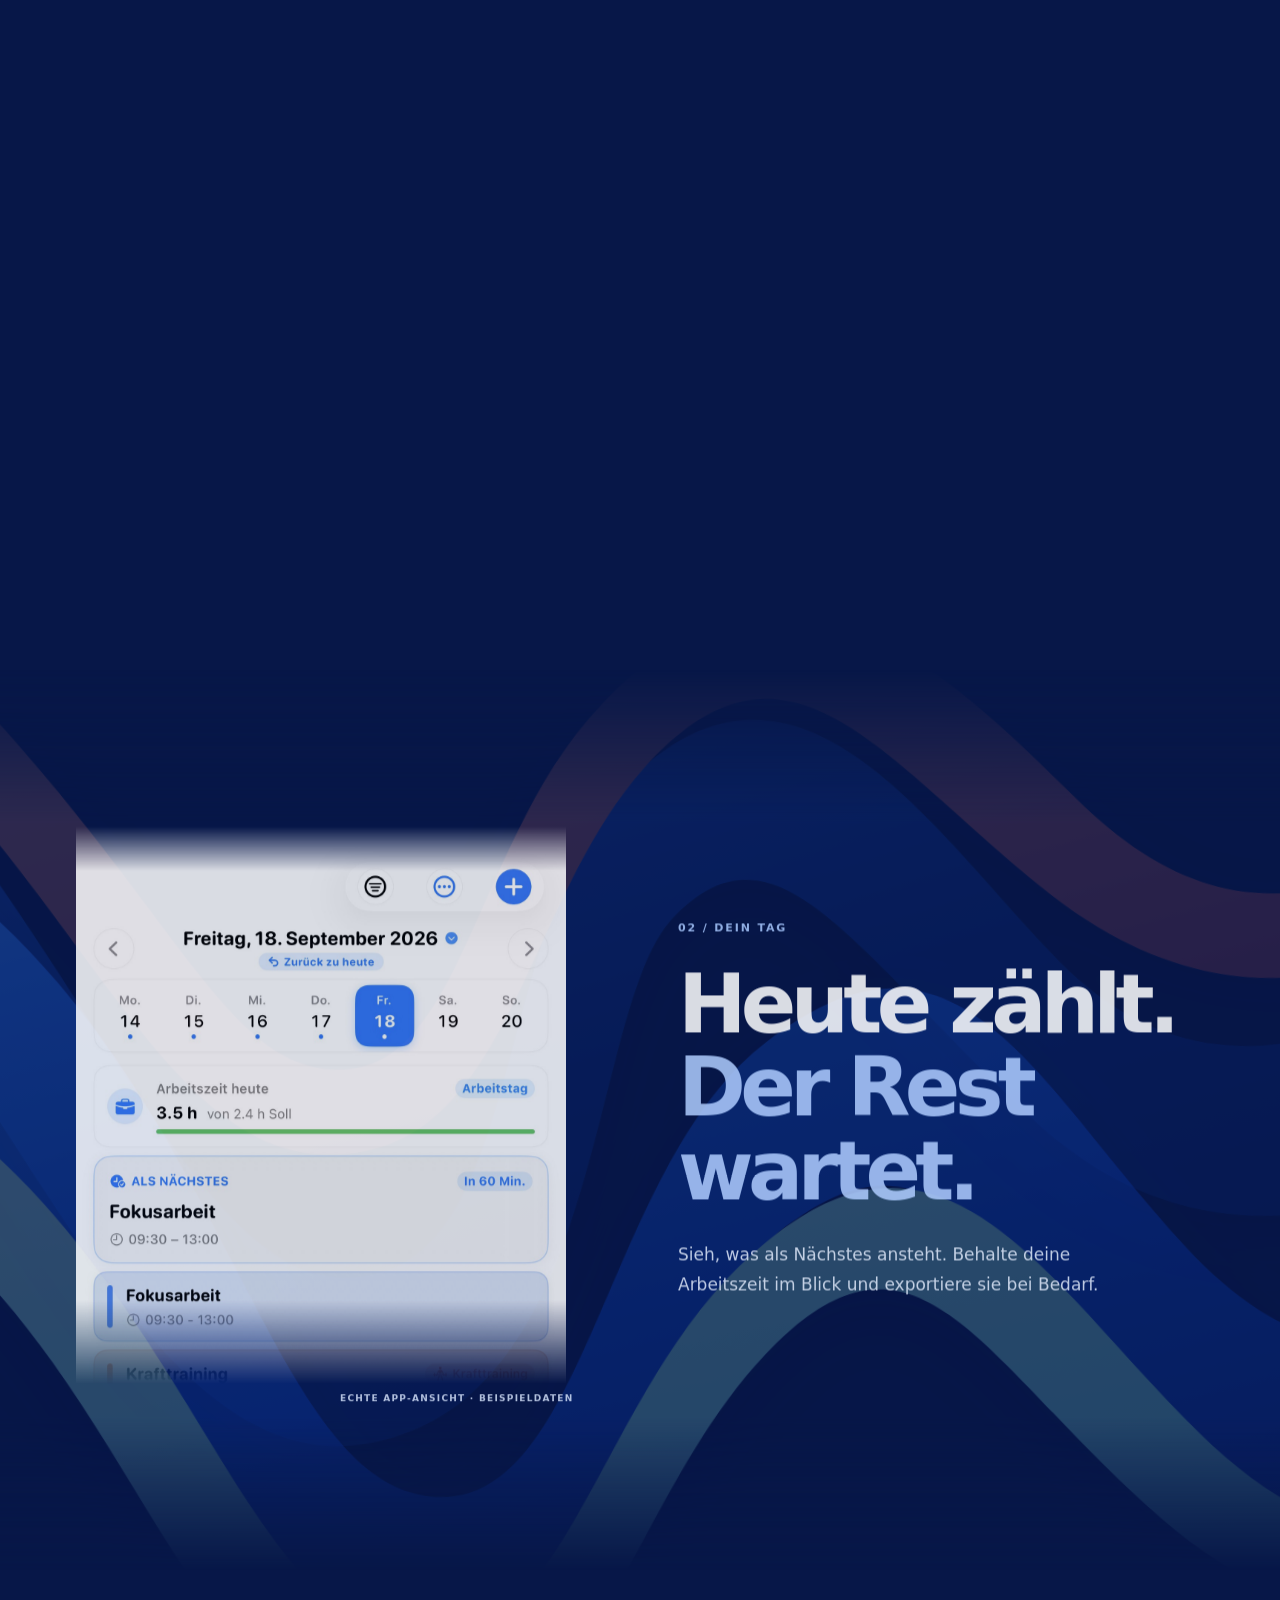
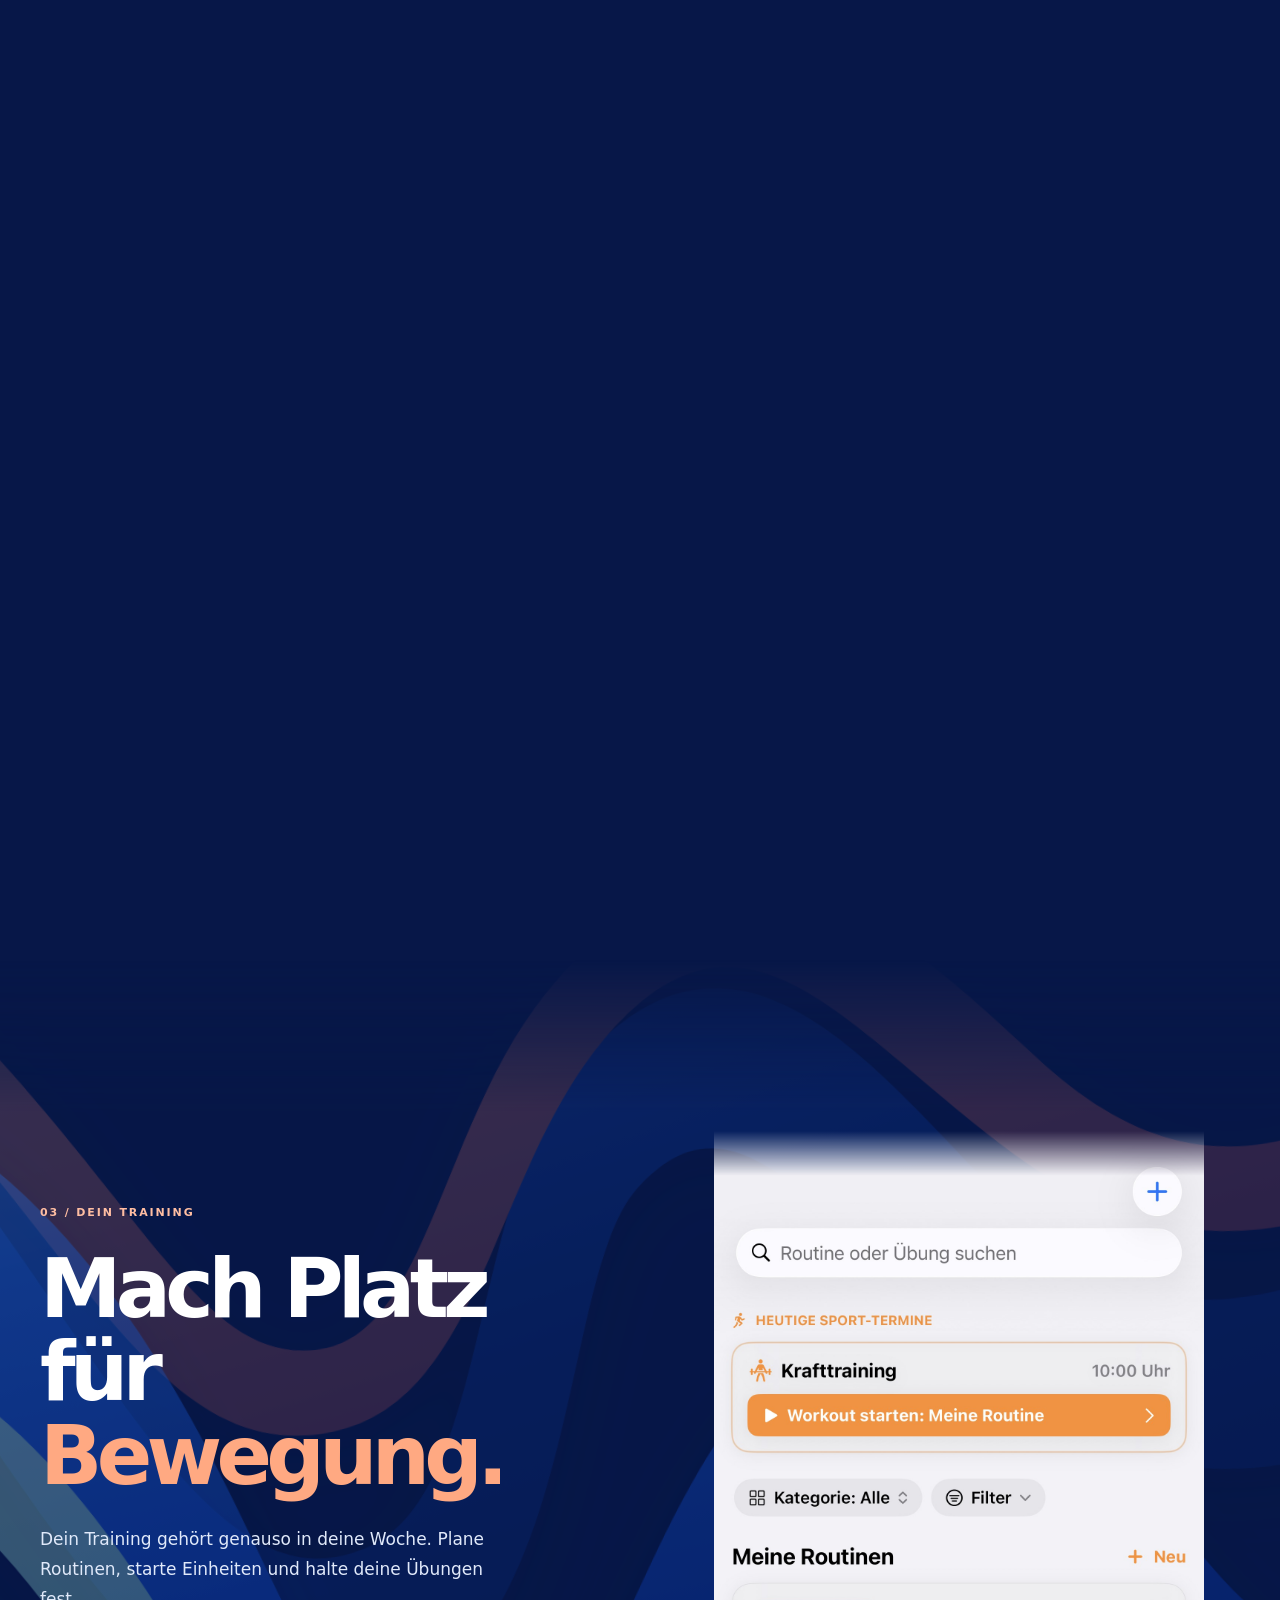
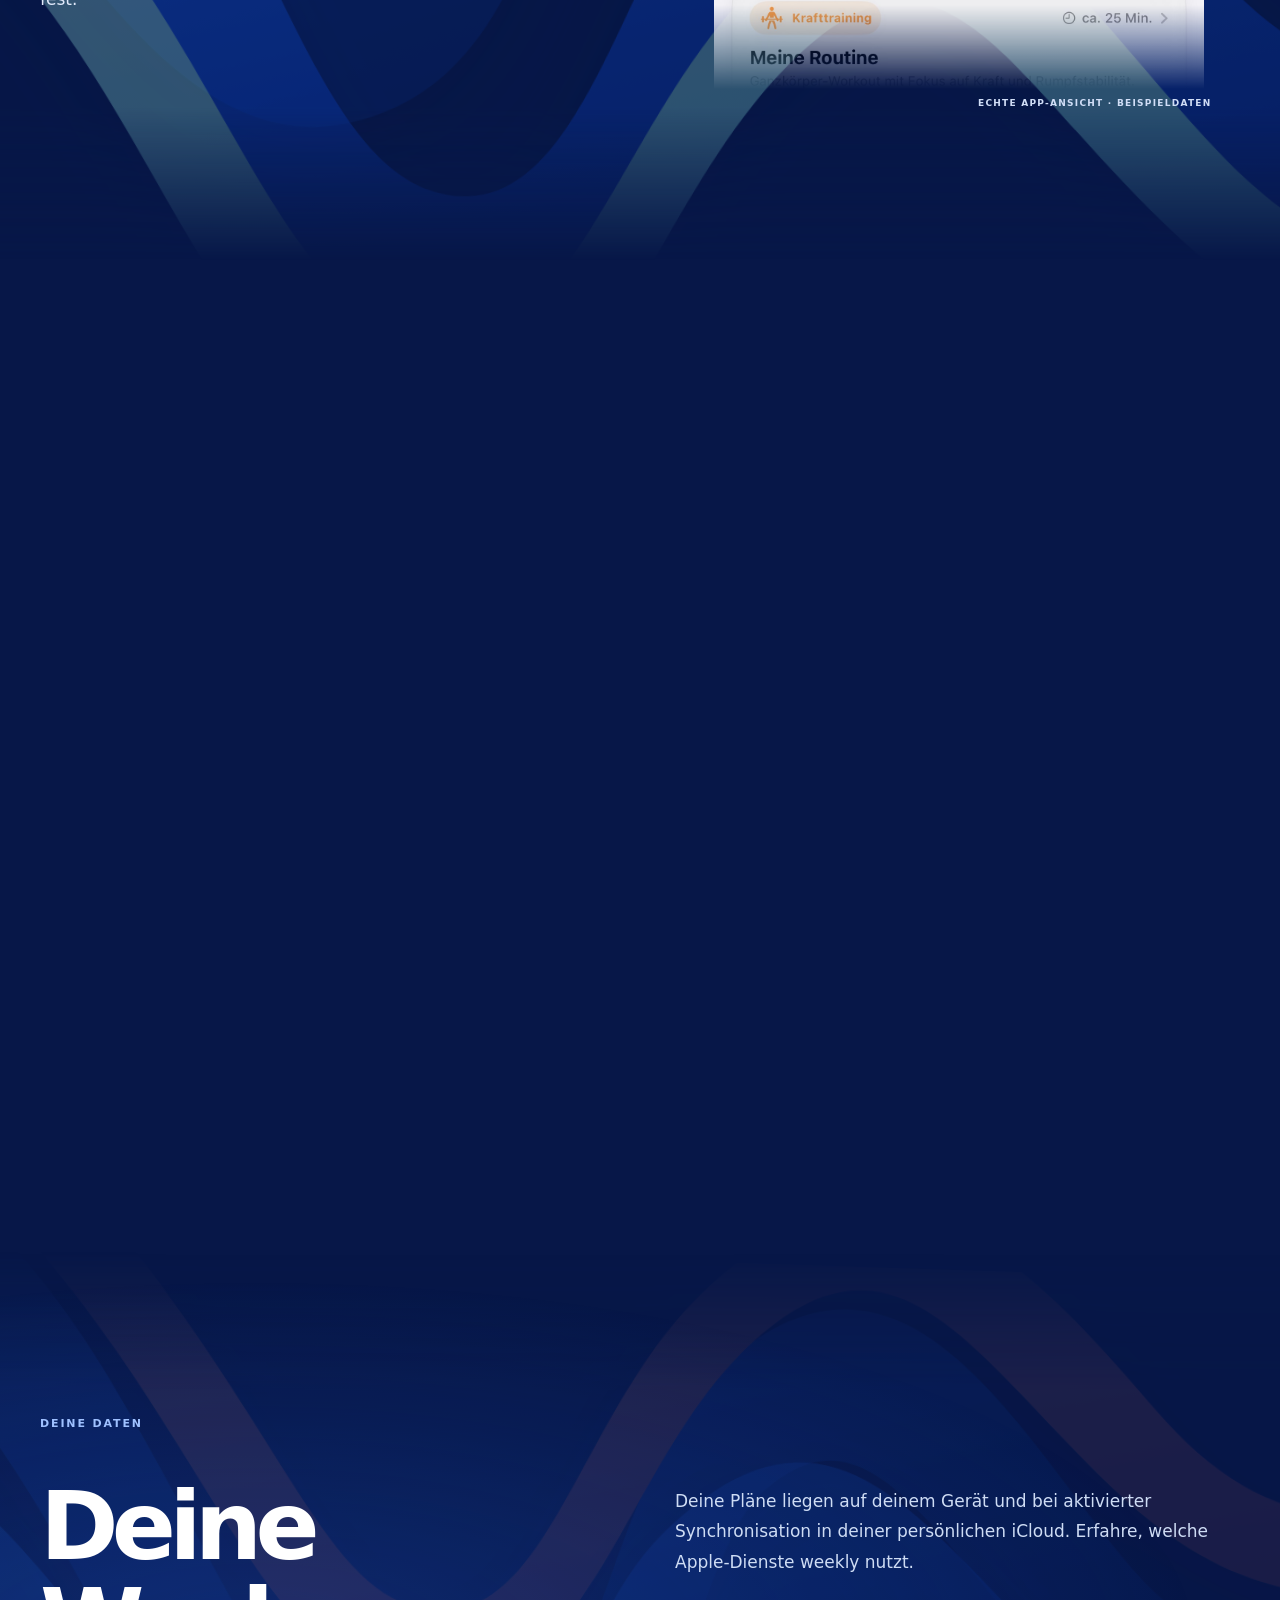
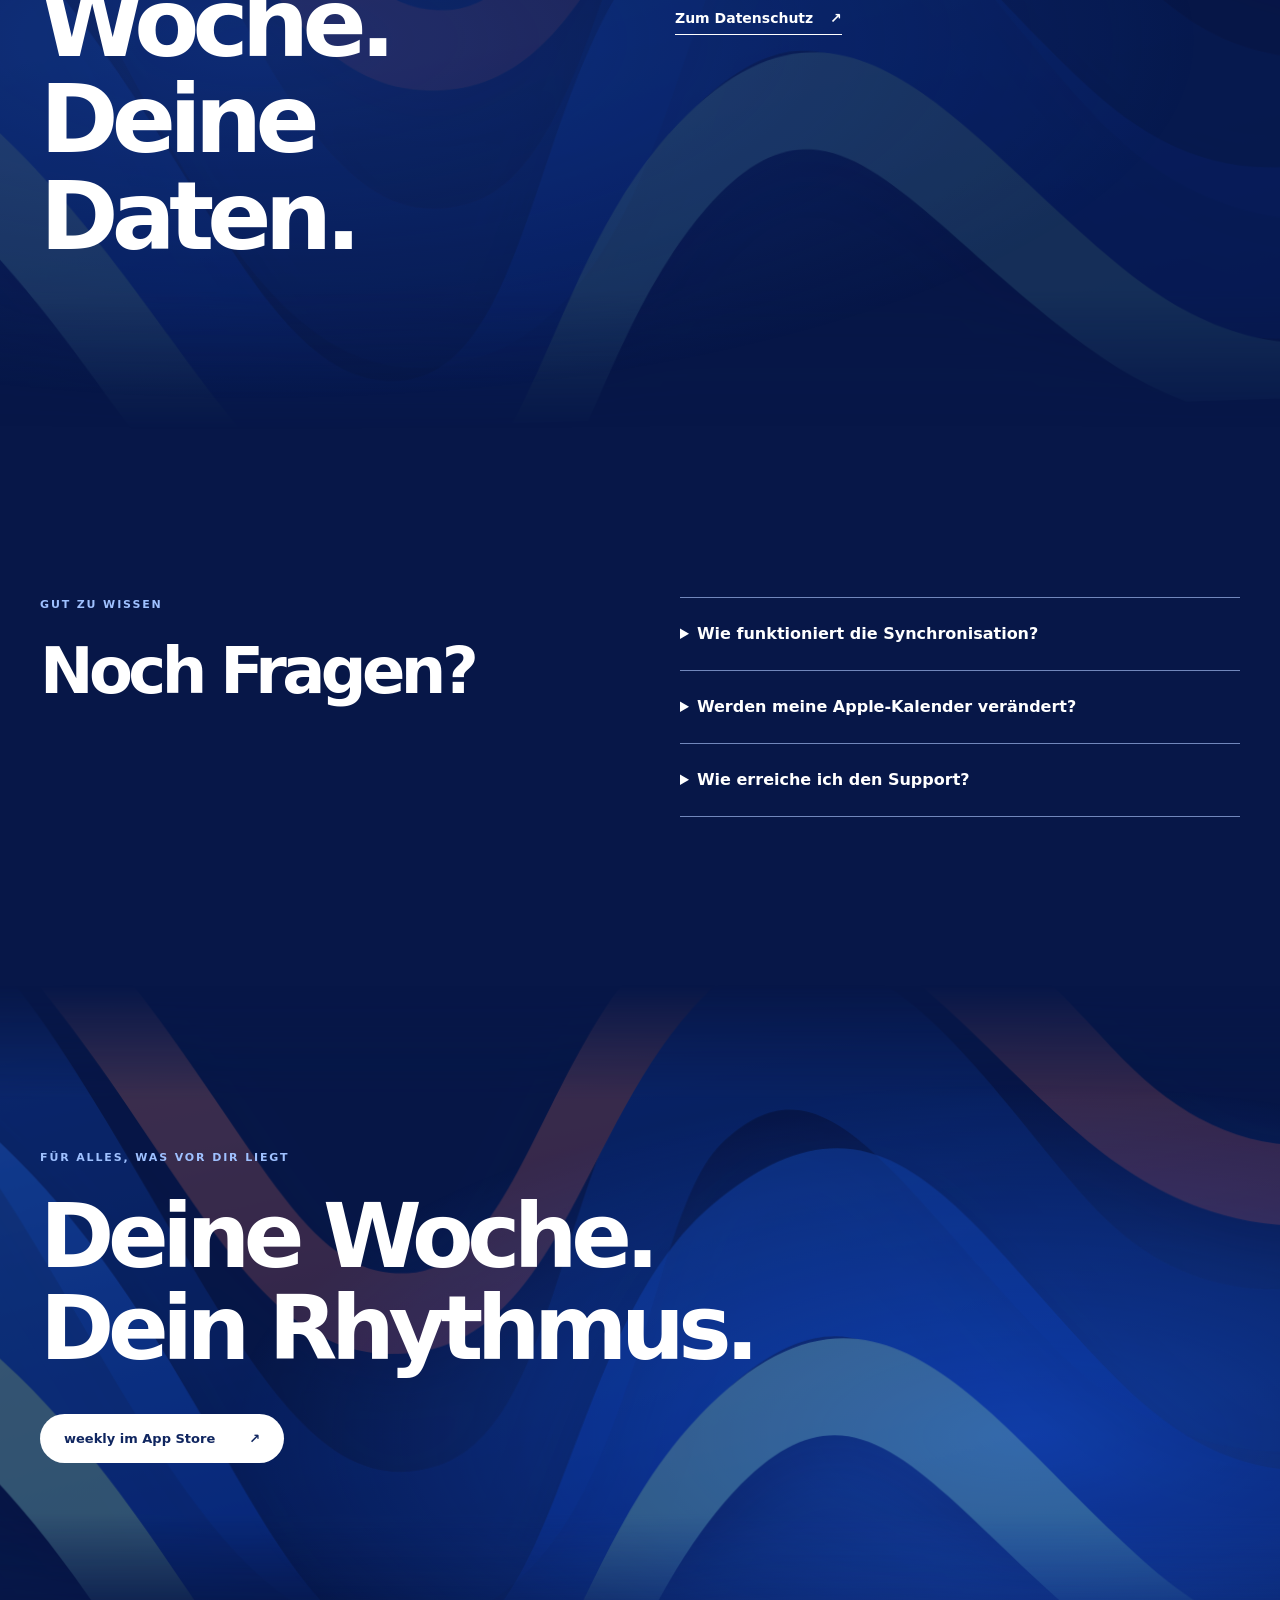
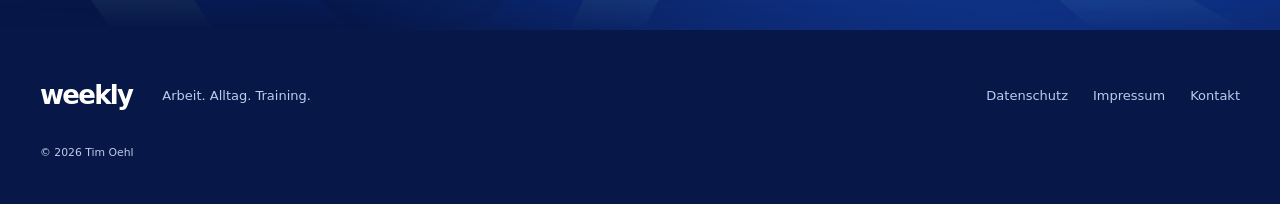
==== commit c4a6994c: "Build scroll-led Weekly product chapters" ====
--- a/entwurf-2026/index.html
+++ b/entwurf-2026/index.html
@@ -30,10 +30,9 @@
       <div class="scroll-cue" aria-hidden="true"><span>ENTDECKE DEINE WOCHE</span><i></i></div>
     </div>
   </section>
-  <section class="manifesto section-pad band-section" id="woche"><div class="story-ribbons" aria-hidden="true"><svg class="story-ribbon story-ribbon-a" data-drift="-1" viewBox="0 0 1600 1000" preserveAspectRatio="xMidYMid slice"><path d="M-330 180 C-70 -50 165 45 320 281 C450 481 514 670 633 633 C743 600 735 346 846 251 C986 130 1083 309 1178 415 C1300 550 1480 511 1810 200 L1830 331 C1518 650 1299 691 1150 538 C1013 397 959 282 872 365 C805 430 802 710 643 762 C464 823 378 551 247 365 C104 159 -77 96 -320 324 Z" fill="url(#deep)"/><path d="M-270 64 C-27 -108 161 -30 320 154 C484 343 514 477 610 472 C698 468 721 301 813 204 C971 37 1098 179 1197 286 C1324 424 1471 409 1770 87 L1802 142 C1511 470 1323 496 1164 353 C1042 244 974 124 855 245 C758 344 737 523 616 538 C478 556 430 377 282 205 C130 28 -38 -37 -270 137 Z" fill="url(#coral)"/></svg><svg class="story-ribbon story-ribbon-b" data-drift="1" viewBox="0 0 1600 1000" preserveAspectRatio="xMidYMid slice"><path d="M-320 413 C-60 173 147 234 300 402 C450 567 499 790 615 787 C733 784 734 517 856 414 C1003 288 1070 436 1198 561 C1350 710 1503 622 1820 345 L1830 506 C1520 789 1334 846 1165 693 C1040 581 998 461 879 559 C791 632 794 872 633 925 C462 982 390 690 245 534 C98 376 -82 366 -320 565 Z" fill="url(#blue)"/><path d="M-294 600 C-71 404 123 408 278 558 C427 701 482 893 598 901 C722 909 734 709 845 591 C994 433 1084 591 1215 707 C1374 849 1516 784 1800 517 L1817 558 C1545 843 1363 914 1188 776 C1041 660 985 535 876 652 C763 775 761 966 608 970 C437 975 396 781 249 634 C93 478 -68 474 -294 670 Z" fill="url(#mint)"/></svg></div><div class="wrap story-content"><p class="eyebrow reveal">WENIGER HIN UND HER. MEHR ÜBERBLICK.</p><h2 class="display reveal">Alles, was deine<br>Woche <em>ausmacht.</em></h2><div class="manifesto-bottom reveal"><span class="small-line"></span><p>Termine, Arbeit und Training gehören zusammen. weekly bringt sie in eine Ansicht, die sich deinem Alltag anpasst.</p></div></div></section>
-  <section class="chapter chapter-week band-section" aria-labelledby="week-title"><div class="story-ribbons" aria-hidden="true"><svg class="story-ribbon story-ribbon-a" data-drift="-1" viewBox="0 0 1600 1000" preserveAspectRatio="xMidYMid slice"><path d="M-330 180 C-70 -50 165 45 320 281 C450 481 514 670 633 633 C743 600 735 346 846 251 C986 130 1083 309 1178 415 C1300 550 1480 511 1810 200 L1830 331 C1518 650 1299 691 1150 538 C1013 397 959 282 872 365 C805 430 802 710 643 762 C464 823 378 551 247 365 C104 159 -77 96 -320 324 Z" fill="url(#deep)"/><path d="M-270 64 C-27 -108 161 -30 320 154 C484 343 514 477 610 472 C698 468 721 301 813 204 C971 37 1098 179 1197 286 C1324 424 1471 409 1770 87 L1802 142 C1511 470 1323 496 1164 353 C1042 244 974 124 855 245 C758 344 737 523 616 538 C478 556 430 377 282 205 C130 28 -38 -37 -270 137 Z" fill="url(#coral)"/></svg><svg class="story-ribbon story-ribbon-b" data-drift="1" viewBox="0 0 1600 1000" preserveAspectRatio="xMidYMid slice"><path d="M-320 413 C-60 173 147 234 300 402 C450 567 499 790 615 787 C733 784 734 517 856 414 C1003 288 1070 436 1198 561 C1350 710 1503 622 1820 345 L1830 506 C1520 789 1334 846 1165 693 C1040 581 998 461 879 559 C791 632 794 872 633 925 C462 982 390 690 245 534 C98 376 -82 366 -320 565 Z" fill="url(#blue)"/><path d="M-294 600 C-71 404 123 408 278 558 C427 701 482 893 598 901 C722 909 734 709 845 591 C994 433 1084 591 1215 707 C1374 849 1516 784 1800 517 L1817 558 C1545 843 1363 914 1188 776 C1041 660 985 535 876 652 C763 775 761 966 608 970 C437 975 396 781 249 634 C93 478 -68 474 -294 670 Z" fill="url(#mint)"/></svg></div><div class="wrap chapter-heading reveal story-content"><p class="eyebrow">01 / DEINE WOCHE</p><h2 id="week-title">Das große Ganze.<br><span>Auf einen Blick.</span></h2><p>Frühschicht, Training oder Zeit für dich: Sieh, was ansteht und wo noch Platz ist.</p></div><div class="week-canvas reveal"><div class="week-shot"><img src="../assets/img/weekly-week-de.jpg" width="1320" height="2868" alt="Echte weekly-Wochenansicht mit beispielhaften Terminen" loading="lazy"></div><div class="week-side"><span>DEIN WOCHENPLAN</span><p>Eine Ansicht.<br>Dein Leben.</p><div class="week-colors" aria-hidden="true"><i></i><i></i><i></i><i></i></div></div></div><p class="image-note wrap">Echte App-Aufnahme mit Beispieldaten.</p></section>
-  <section class="chapter day-chapter section-pad band-section"><div class="story-ribbons" aria-hidden="true"><svg class="story-ribbon story-ribbon-a" data-drift="-1" viewBox="0 0 1600 1000" preserveAspectRatio="xMidYMid slice"><path d="M-330 180 C-70 -50 165 45 320 281 C450 481 514 670 633 633 C743 600 735 346 846 251 C986 130 1083 309 1178 415 C1300 550 1480 511 1810 200 L1830 331 C1518 650 1299 691 1150 538 C1013 397 959 282 872 365 C805 430 802 710 643 762 C464 823 378 551 247 365 C104 159 -77 96 -320 324 Z" fill="url(#deep)"/><path d="M-270 64 C-27 -108 161 -30 320 154 C484 343 514 477 610 472 C698 468 721 301 813 204 C971 37 1098 179 1197 286 C1324 424 1471 409 1770 87 L1802 142 C1511 470 1323 496 1164 353 C1042 244 974 124 855 245 C758 344 737 523 616 538 C478 556 430 377 282 205 C130 28 -38 -37 -270 137 Z" fill="url(#coral)"/></svg><svg class="story-ribbon story-ribbon-b" data-drift="1" viewBox="0 0 1600 1000" preserveAspectRatio="xMidYMid slice"><path d="M-320 413 C-60 173 147 234 300 402 C450 567 499 790 615 787 C733 784 734 517 856 414 C1003 288 1070 436 1198 561 C1350 710 1503 622 1820 345 L1830 506 C1520 789 1334 846 1165 693 C1040 581 998 461 879 559 C791 632 794 872 633 925 C462 982 390 690 245 534 C98 376 -82 366 -320 565 Z" fill="url(#blue)"/><path d="M-294 600 C-71 404 123 408 278 558 C427 701 482 893 598 901 C722 909 734 709 845 591 C994 433 1084 591 1215 707 C1374 849 1516 784 1800 517 L1817 558 C1545 843 1363 914 1188 776 C1041 660 985 535 876 652 C763 775 761 966 608 970 C437 975 396 781 249 634 C93 478 -68 474 -294 670 Z" fill="url(#mint)"/></svg></div><div class="wrap day-grid story-content"><div class="day-art reveal"><div class="day-screen"><img src="../assets/img/weekly-today-de.jpg" width="1320" height="2868" alt="Tagesansicht mit Terminen und Arbeitszeit" loading="lazy"></div><div class="day-circle"></div></div><div class="day-copy reveal"><p class="eyebrow">02 / DEIN TAG</p><h2>Heute zählt.<br><span>Der Rest wartet.</span></h2><p>Sieh, was als Nächstes ansteht. Behalte deine Arbeitsstunden im Blick und exportiere sie bei Bedarf als PDF oder CSV.</p><a class="under-link" href="#fragen">Mehr über weekly <span aria-hidden="true">↘</span></a></div></div></section>
-  <section class="chapter workout-chapter band-section" id="training"><div class="story-ribbons" aria-hidden="true"><svg class="story-ribbon story-ribbon-a" data-drift="-1" viewBox="0 0 1600 1000" preserveAspectRatio="xMidYMid slice"><path d="M-330 180 C-70 -50 165 45 320 281 C450 481 514 670 633 633 C743 600 735 346 846 251 C986 130 1083 309 1178 415 C1300 550 1480 511 1810 200 L1830 331 C1518 650 1299 691 1150 538 C1013 397 959 282 872 365 C805 430 802 710 643 762 C464 823 378 551 247 365 C104 159 -77 96 -320 324 Z" fill="url(#deep)"/><path d="M-270 64 C-27 -108 161 -30 320 154 C484 343 514 477 610 472 C698 468 721 301 813 204 C971 37 1098 179 1197 286 C1324 424 1471 409 1770 87 L1802 142 C1511 470 1323 496 1164 353 C1042 244 974 124 855 245 C758 344 737 523 616 538 C478 556 430 377 282 205 C130 28 -38 -37 -270 137 Z" fill="url(#coral)"/></svg><svg class="story-ribbon story-ribbon-b" data-drift="1" viewBox="0 0 1600 1000" preserveAspectRatio="xMidYMid slice"><path d="M-320 413 C-60 173 147 234 300 402 C450 567 499 790 615 787 C733 784 734 517 856 414 C1003 288 1070 436 1198 561 C1350 710 1503 622 1820 345 L1830 506 C1520 789 1334 846 1165 693 C1040 581 998 461 879 559 C791 632 794 872 633 925 C462 982 390 690 245 534 C98 376 -82 366 -320 565 Z" fill="url(#blue)"/><path d="M-294 600 C-71 404 123 408 278 558 C427 701 482 893 598 901 C722 909 734 709 845 591 C994 433 1084 591 1215 707 C1374 849 1516 784 1800 517 L1817 558 C1545 843 1363 914 1188 776 C1041 660 985 535 876 652 C763 775 761 966 608 970 C437 975 396 781 249 634 C93 478 -68 474 -294 670 Z" fill="url(#mint)"/></svg></div><div class="wrap workout-grid story-content"><div class="workout-copy reveal"><p class="eyebrow">03 / DEIN TRAINING</p><h2>Mach Platz<br>für <em>Bewegung.</em></h2><p>Dein Training gehört genauso in deine Woche. Plane Routinen, starte Einheiten und halte deine Übungen fest.</p></div><div class="workout-art reveal"><div class="workout-orbit orbit-one"></div><div class="workout-orbit orbit-two"></div><div class="workout-shot"><img src="../assets/img/weekly-workout-de.jpg" width="1320" height="2868" alt="Workout-Bereich mit beispielhaften Routinen und Trainingsplänen" loading="lazy"></div><span class="workout-caption">DEIN TRAINING.<br><strong>DEIN TEMPO.</strong></span></div></div></section>
+  <section class="story-chapter story-week" id="woche" aria-labelledby="woche-title"><div class="story-stage"><div class="stage-ribbons" aria-hidden="true"><svg class="stage-band stage-band-a" viewBox="0 0 1600 1000" preserveAspectRatio="xMidYMid slice"><path d="M-330 180 C-70 -50 165 45 320 281 C450 481 514 670 633 633 C743 600 735 346 846 251 C986 130 1083 309 1178 415 C1300 550 1480 511 1810 200 L1830 331 C1518 650 1299 691 1150 538 C1013 397 959 282 872 365 C805 430 802 710 643 762 C464 823 378 551 247 365 C104 159 -77 96 -320 324 Z" fill="url(#deep)"/><path d="M-270 64 C-27 -108 161 -30 320 154 C484 343 514 477 610 472 C698 468 721 301 813 204 C971 37 1098 179 1197 286 C1324 424 1471 409 1770 87 L1802 142 C1511 470 1323 496 1164 353 C1042 244 974 124 855 245 C758 344 737 523 616 538 C478 556 430 377 282 205 C130 28 -38 -37 -270 137 Z" fill="url(#coral)"/></svg><svg class="stage-band stage-band-b" viewBox="0 0 1600 1000" preserveAspectRatio="xMidYMid slice"><path d="M-320 413 C-60 173 147 234 300 402 C450 567 499 790 615 787 C733 784 734 517 856 414 C1003 288 1070 436 1198 561 C1350 710 1503 622 1820 345 L1830 506 C1520 789 1334 846 1165 693 C1040 581 998 461 879 559 C791 632 794 872 633 925 C462 982 390 690 245 534 C98 376 -82 366 -320 565 Z" fill="url(#blue)"/><path d="M-294 600 C-71 404 123 408 278 558 C427 701 482 893 598 901 C722 909 734 709 845 591 C994 433 1084 591 1215 707 C1374 849 1516 784 1800 517 L1817 558 C1545 843 1363 914 1188 776 C1041 660 985 535 876 652 C763 775 761 966 608 970 C437 975 396 781 249 634 C93 478 -68 474 -294 670 Z" fill="url(#mint)"/></svg></div><div class="stage-layout wrap"><div class="chapter-copy"><p class="eyebrow">01 / DEINE WOCHE</p><h2 id="woche-title">Alles, was deine<br>Woche <em>ausmacht.</em></h2><p>Schichten, Training und Zeit für dich: Sieh, was ansteht und wo noch Platz ist.</p></div><div class="chapter-screen"><div class="screen-image screen-week"><img src="../assets/img/weekly-week-de.jpg" width="1320" height="2868" alt="weekly-Wochenansicht mit beispielhaften Terminen" loading="lazy"></div><p class="screen-caption">ECHTE APP-ANSICHT · BEISPIELDATEN</p></div></div></div></section>
+  <section class="story-chapter story-day" id="tag" aria-labelledby="tag-title"><div class="story-stage"><div class="stage-ribbons" aria-hidden="true"><svg class="stage-band stage-band-a" viewBox="0 0 1600 1000" preserveAspectRatio="xMidYMid slice"><path d="M-330 180 C-70 -50 165 45 320 281 C450 481 514 670 633 633 C743 600 735 346 846 251 C986 130 1083 309 1178 415 C1300 550 1480 511 1810 200 L1830 331 C1518 650 1299 691 1150 538 C1013 397 959 282 872 365 C805 430 802 710 643 762 C464 823 378 551 247 365 C104 159 -77 96 -320 324 Z" fill="url(#deep)"/><path d="M-270 64 C-27 -108 161 -30 320 154 C484 343 514 477 610 472 C698 468 721 301 813 204 C971 37 1098 179 1197 286 C1324 424 1471 409 1770 87 L1802 142 C1511 470 1323 496 1164 353 C1042 244 974 124 855 245 C758 344 737 523 616 538 C478 556 430 377 282 205 C130 28 -38 -37 -270 137 Z" fill="url(#coral)"/></svg><svg class="stage-band stage-band-b" viewBox="0 0 1600 1000" preserveAspectRatio="xMidYMid slice"><path d="M-320 413 C-60 173 147 234 300 402 C450 567 499 790 615 787 C733 784 734 517 856 414 C1003 288 1070 436 1198 561 C1350 710 1503 622 1820 345 L1830 506 C1520 789 1334 846 1165 693 C1040 581 998 461 879 559 C791 632 794 872 633 925 C462 982 390 690 245 534 C98 376 -82 366 -320 565 Z" fill="url(#blue)"/><path d="M-294 600 C-71 404 123 408 278 558 C427 701 482 893 598 901 C722 909 734 709 845 591 C994 433 1084 591 1215 707 C1374 849 1516 784 1800 517 L1817 558 C1545 843 1363 914 1188 776 C1041 660 985 535 876 652 C763 775 761 966 608 970 C437 975 396 781 249 634 C93 478 -68 474 -294 670 Z" fill="url(#mint)"/></svg></div><div class="stage-layout wrap"><div class="chapter-copy"><p class="eyebrow">02 / DEIN TAG</p><h2 id="tag-title">Heute zählt.<br><em>Der Rest wartet.</em></h2><p>Sieh, was als Nächstes ansteht. Behalte deine Arbeitszeit im Blick und exportiere sie bei Bedarf.</p></div><div class="chapter-screen"><div class="screen-image screen-day"><img src="../assets/img/weekly-today-de.jpg" width="1320" height="2868" alt="weekly-Tagesansicht mit Terminen und Arbeitszeit" loading="lazy"></div><p class="screen-caption">ECHTE APP-ANSICHT · BEISPIELDATEN</p></div></div></div></section>
+  <section class="story-chapter story-workout" id="training" aria-labelledby="training-title"><div class="story-stage"><div class="stage-ribbons" aria-hidden="true"><svg class="stage-band stage-band-a" viewBox="0 0 1600 1000" preserveAspectRatio="xMidYMid slice"><path d="M-330 180 C-70 -50 165 45 320 281 C450 481 514 670 633 633 C743 600 735 346 846 251 C986 130 1083 309 1178 415 C1300 550 1480 511 1810 200 L1830 331 C1518 650 1299 691 1150 538 C1013 397 959 282 872 365 C805 430 802 710 643 762 C464 823 378 551 247 365 C104 159 -77 96 -320 324 Z" fill="url(#deep)"/><path d="M-270 64 C-27 -108 161 -30 320 154 C484 343 514 477 610 472 C698 468 721 301 813 204 C971 37 1098 179 1197 286 C1324 424 1471 409 1770 87 L1802 142 C1511 470 1323 496 1164 353 C1042 244 974 124 855 245 C758 344 737 523 616 538 C478 556 430 377 282 205 C130 28 -38 -37 -270 137 Z" fill="url(#coral)"/></svg><svg class="stage-band stage-band-b" viewBox="0 0 1600 1000" preserveAspectRatio="xMidYMid slice"><path d="M-320 413 C-60 173 147 234 300 402 C450 567 499 790 615 787 C733 784 734 517 856 414 C1003 288 1070 436 1198 561 C1350 710 1503 622 1820 345 L1830 506 C1520 789 1334 846 1165 693 C1040 581 998 461 879 559 C791 632 794 872 633 925 C462 982 390 690 245 534 C98 376 -82 366 -320 565 Z" fill="url(#blue)"/><path d="M-294 600 C-71 404 123 408 278 558 C427 701 482 893 598 901 C722 909 734 709 845 591 C994 433 1084 591 1215 707 C1374 849 1516 784 1800 517 L1817 558 C1545 843 1363 914 1188 776 C1041 660 985 535 876 652 C763 775 761 966 608 970 C437 975 396 781 249 634 C93 478 -68 474 -294 670 Z" fill="url(#mint)"/></svg></div><div class="stage-layout wrap"><div class="chapter-copy"><p class="eyebrow">03 / DEIN TRAINING</p><h2 id="training-title">Mach Platz für<br><em>Bewegung.</em></h2><p>Dein Training gehört genauso in deine Woche. Plane Routinen, starte Einheiten und halte deine Übungen fest.</p></div><div class="chapter-screen"><div class="screen-image screen-workout"><img src="../assets/img/weekly-workout-de.jpg" width="1320" height="2868" alt="weekly-Workout-Bereich mit beispielhaften Routinen" loading="lazy"></div><p class="screen-caption">ECHTE APP-ANSICHT · BEISPIELDATEN</p></div></div></div></section>
   <section class="privacy section-pad band-section"><div class="story-ribbons" aria-hidden="true"><svg class="story-ribbon story-ribbon-a" data-drift="-1" viewBox="0 0 1600 1000" preserveAspectRatio="xMidYMid slice"><path d="M-330 180 C-70 -50 165 45 320 281 C450 481 514 670 633 633 C743 600 735 346 846 251 C986 130 1083 309 1178 415 C1300 550 1480 511 1810 200 L1830 331 C1518 650 1299 691 1150 538 C1013 397 959 282 872 365 C805 430 802 710 643 762 C464 823 378 551 247 365 C104 159 -77 96 -320 324 Z" fill="url(#deep)"/><path d="M-270 64 C-27 -108 161 -30 320 154 C484 343 514 477 610 472 C698 468 721 301 813 204 C971 37 1098 179 1197 286 C1324 424 1471 409 1770 87 L1802 142 C1511 470 1323 496 1164 353 C1042 244 974 124 855 245 C758 344 737 523 616 538 C478 556 430 377 282 205 C130 28 -38 -37 -270 137 Z" fill="url(#coral)"/></svg><svg class="story-ribbon story-ribbon-b" data-drift="1" viewBox="0 0 1600 1000" preserveAspectRatio="xMidYMid slice"><path d="M-320 413 C-60 173 147 234 300 402 C450 567 499 790 615 787 C733 784 734 517 856 414 C1003 288 1070 436 1198 561 C1350 710 1503 622 1820 345 L1830 506 C1520 789 1334 846 1165 693 C1040 581 998 461 879 559 C791 632 794 872 633 925 C462 982 390 690 245 534 C98 376 -82 366 -320 565 Z" fill="url(#blue)"/><path d="M-294 600 C-71 404 123 408 278 558 C427 701 482 893 598 901 C722 909 734 709 845 591 C994 433 1084 591 1215 707 C1374 849 1516 784 1800 517 L1817 558 C1545 843 1363 914 1188 776 C1041 660 985 535 876 652 C763 775 761 966 608 970 C437 975 396 781 249 634 C93 478 -68 474 -294 670 Z" fill="url(#mint)"/></svg></div><div class="wrap privacy-grid reveal story-content"><p class="eyebrow">DEINE DATEN</p><h2>Deine Woche.<br>Deine Daten.</h2><div><p>Deine Pläne liegen auf deinem Gerät und bei aktivierter Synchronisation in deiner persönlichen iCloud. Erfahre, welche Apple-Dienste weekly nutzt.</p><a class="under-link" href="../privacy.html">Zum Datenschutz <span aria-hidden="true">↗</span></a></div></div></section>
   <section class="faq section-pad" id="fragen"><div class="wrap faq-grid"><div><p class="eyebrow">GUT ZU WISSEN</p><h2>Noch Fragen?</h2></div><div class="faq-list"><details><summary>Wie funktioniert die Synchronisation?</summary><p>Wenn du iCloud für weekly aktiviert hast, können deine Daten über dein persönliches iCloud-Konto auf deinen Geräten synchronisiert werden.</p></details><details><summary>Werden meine Apple-Kalender verändert?</summary><p>weekly zeigt ausgewählte Kalendertermine lesend an. Deine Quellkalender bleiben unverändert.</p></details><details><summary>Wie erreiche ich den Support?</summary><p>Schreibe an <a href="mailto:weekly.workandworkout@gmail.com">weekly.workandworkout@gmail.com</a>.</p></details></div></div></section>
   <section class="outro section-pad band-section"><div class="story-ribbons" aria-hidden="true"><svg class="story-ribbon story-ribbon-a" data-drift="-1" viewBox="0 0 1600 1000" preserveAspectRatio="xMidYMid slice"><path d="M-330 180 C-70 -50 165 45 320 281 C450 481 514 670 633 633 C743 600 735 346 846 251 C986 130 1083 309 1178 415 C1300 550 1480 511 1810 200 L1830 331 C1518 650 1299 691 1150 538 C1013 397 959 282 872 365 C805 430 802 710 643 762 C464 823 378 551 247 365 C104 159 -77 96 -320 324 Z" fill="url(#deep)"/><path d="M-270 64 C-27 -108 161 -30 320 154 C484 343 514 477 610 472 C698 468 721 301 813 204 C971 37 1098 179 1197 286 C1324 424 1471 409 1770 87 L1802 142 C1511 470 1323 496 1164 353 C1042 244 974 124 855 245 C758 344 737 523 616 538 C478 556 430 377 282 205 C130 28 -38 -37 -270 137 Z" fill="url(#coral)"/></svg><svg class="story-ribbon story-ribbon-b" data-drift="1" viewBox="0 0 1600 1000" preserveAspectRatio="xMidYMid slice"><path d="M-320 413 C-60 173 147 234 300 402 C450 567 499 790 615 787 C733 784 734 517 856 414 C1003 288 1070 436 1198 561 C1350 710 1503 622 1820 345 L1830 506 C1520 789 1334 846 1165 693 C1040 581 998 461 879 559 C791 632 794 872 633 925 C462 982 390 690 245 534 C98 376 -82 366 -320 565 Z" fill="url(#blue)"/><path d="M-294 600 C-71 404 123 408 278 558 C427 701 482 893 598 901 C722 909 734 709 845 591 C994 433 1084 591 1215 707 C1374 849 1516 784 1800 517 L1817 558 C1545 843 1363 914 1188 776 C1041 660 985 535 876 652 C763 775 761 966 608 970 C437 975 396 781 249 634 C93 478 -68 474 -294 670 Z" fill="url(#mint)"/></svg></div><div class="wrap outro-content"><p class="eyebrow">FÜR ALLES, WAS VOR DIR LIEGT</p><h2>Deine Woche.<br>Dein Rhythmus.</h2><a class="button" href="https://apps.apple.com/us/app/weekly-work-workout/id6808738681">weekly im App Store <span aria-hidden="true">↗</span></a></div></section>
--- a/entwurf-2026/style.css
+++ b/entwurf-2026/style.css
@@ -13,3 +13,5 @@
 .story-ribbons{mask-image:linear-gradient(to bottom,transparent,#000 18%,#000 82%,transparent);-webkit-mask-image:linear-gradient(to bottom,transparent,#000 18%,#000 82%,transparent)}.story-ribbons:after{content:"";position:absolute;inset:0;background:#0717484d;pointer-events:none}
 /* Keep the fade inside each section so ribbons dissolve instead of being clipped at its boundary. */
 .manifesto .story-ribbons,.chapter-week .story-ribbons,.day-chapter .story-ribbons,.workout-chapter .story-ribbons,.privacy .story-ribbons,.outro .story-ribbons{inset:0}.story-ribbon{width:150%;inset:0 -25%}@media(max-width:700px){.story-ribbon{width:190%;inset:0 -45%}}
+/* Continuous, scroll-led scenes. Without motion or JavaScript these remain normal document sections. */
+body{background:#071748 radial-gradient(ellipse at 50% 20%,#103581 0%,#071748 62%) fixed}.intro-scene{background:transparent}.ambient{background:radial-gradient(ellipse at 50% 45%,#1855df 0%,#0b338f 39%,#071748 80%)}.story-chapter{position:relative;color:white}.story-stage{position:relative;isolation:isolate;min-height:100vh;min-height:100svh;display:grid;align-items:center;overflow:hidden}.motion-enabled .story-chapter{height:210vh;height:210svh}.motion-enabled .story-stage{position:sticky;top:0;height:100vh;height:100svh}.stage-ribbons{position:absolute;inset:0;z-index:-1;overflow:hidden;pointer-events:none;mask-image:linear-gradient(to bottom,transparent,#000 17%,#000 83%,transparent);-webkit-mask-image:linear-gradient(to bottom,transparent,#000 17%,#000 83%,transparent)}.stage-ribbons:after{content:"";position:absolute;inset:0;background:#07174880}.stage-band{position:absolute;inset:-20% -20%;width:140%;height:140%;opacity:.55;filter:drop-shadow(0 20px 30px #020b3866)}.stage-band-a{opacity:.32}.stage-band-b{opacity:.48}.stage-layout{position:relative;display:grid;grid-template-columns:1fr 1fr;gap:clamp(35px,6vw,100px);align-items:center;padding-block:80px}.chapter-copy{position:relative;z-index:2}.chapter-copy .eyebrow{color:#a9c9ff}.chapter-copy h2{font-size:clamp(48px,6.4vw,88px);letter-spacing:-.07em;line-height:1.02;margin:0}.chapter-copy h2 em{color:#afcdff;font-style:normal}.chapter-copy>p:last-child{max-width:465px;font-size:17px;line-height:1.75;color:#e0e9fa;margin:28px 0 0}.chapter-screen{position:relative;display:flex;justify-content:center;align-items:center;min-width:0}.screen-image{position:relative;width:min(100%,490px);height:min(62vh,570px);height:min(62svh,570px);overflow:hidden;mask-image:linear-gradient(to bottom,transparent,#000 8%,#000 85%,transparent);-webkit-mask-image:linear-gradient(to bottom,transparent,#000 8%,#000 85%,transparent);filter:drop-shadow(0 30px 45px #020b3860)}.screen-image img{position:absolute;top:-6%;width:100%;height:auto;border-radius:18px}.screen-caption{position:absolute;bottom:-28px;right:5%;font-size:9px;font-weight:800;letter-spacing:.14em;color:#d1def7}.story-day .stage-layout{direction:rtl}.story-day .stage-layout>*{direction:ltr}.story-workout .chapter-copy .eyebrow{color:#ffbea2}.story-workout .chapter-copy h2 em{color:#ffa982}.story-workout .stage-ribbons:after{background:#07174866}.motion-enabled .chapter-copy,.motion-enabled .chapter-screen{will-change:transform,opacity}@media(max-width:700px){.stage-layout,.story-day .stage-layout{direction:ltr;grid-template-columns:1fr;gap:15px;padding-block:70px 35px}.stage-copy{order:0}.chapter-copy h2{font-size:clamp(36px,10vw,58px)}.chapter-copy>p:last-child{font-size:14px;line-height:1.65;margin-top:15px}.chapter-copy .eyebrow{margin-bottom:13px}.chapter-screen{height:min(43vh,360px);height:min(43svh,360px)}.screen-image{width:min(87%,350px);height:100%}.screen-caption{font-size:8px;right:5%;bottom:-13px}.stage-band{width:210%;height:125%;inset:-10% -55%}.stage-ribbons:after{background:#07174899}}@media(prefers-reduced-motion:reduce){.motion-enabled .story-chapter{height:auto}.motion-enabled .story-stage{height:auto;position:relative}.chapter-copy,.chapter-screen,.stage-band{transform:none!important;opacity:1!important}}@media(max-height:560px){.motion-enabled .story-chapter{height:auto}.motion-enabled .story-stage{height:auto;position:relative;min-height:100vh}.stage-layout{padding-block:65px}.screen-image{min-height:250px}}
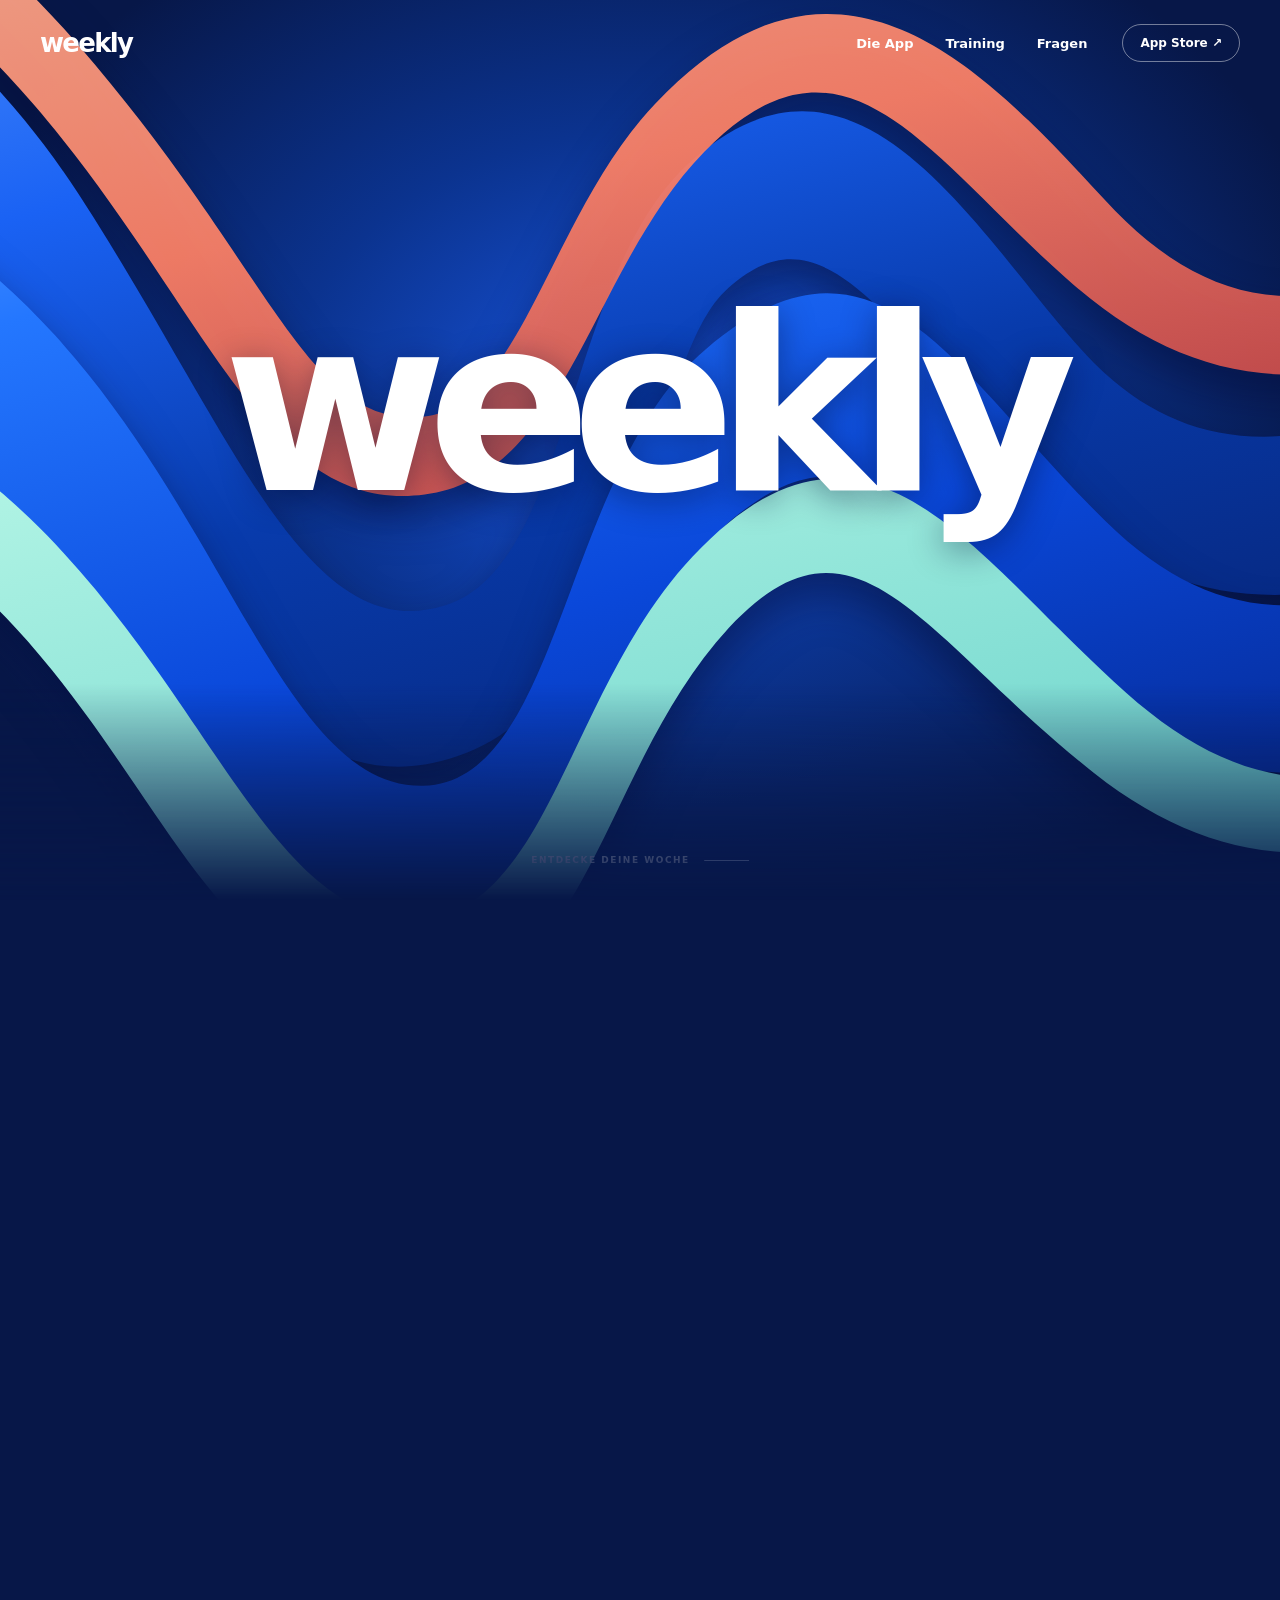
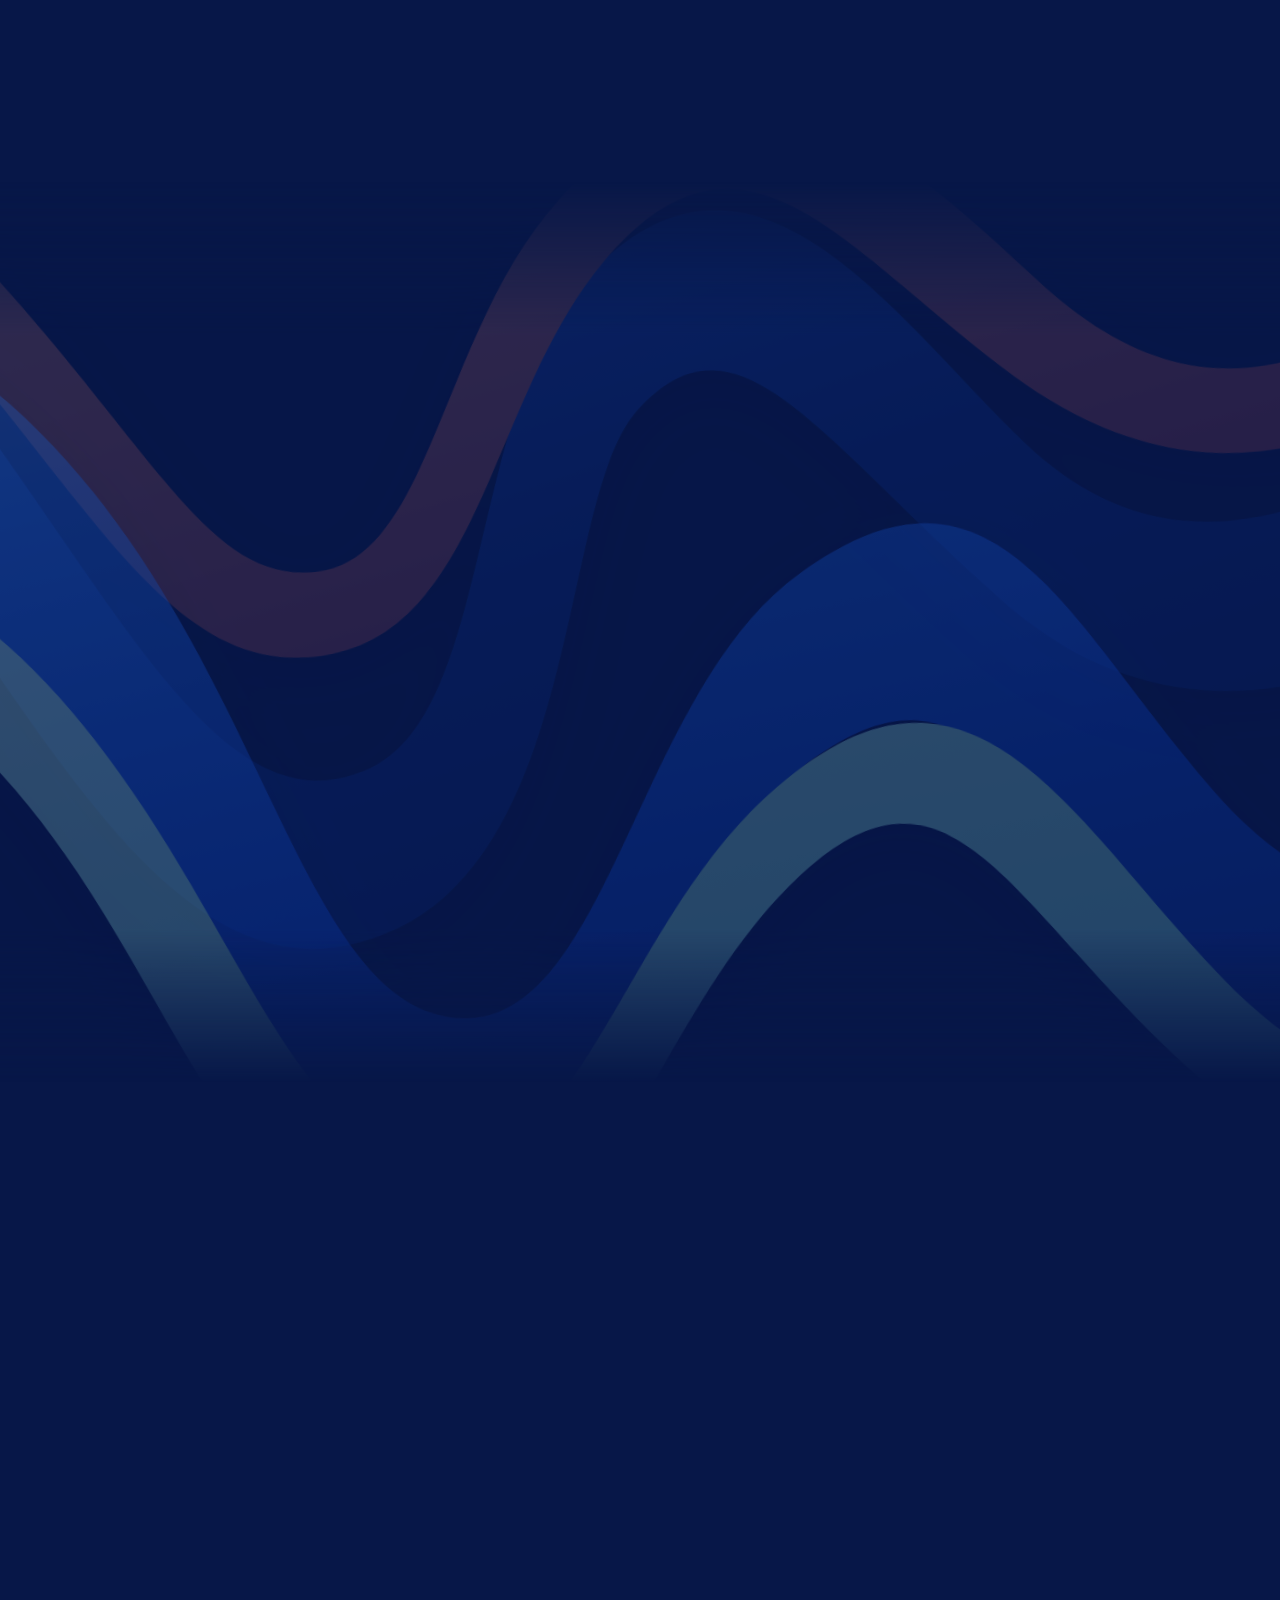
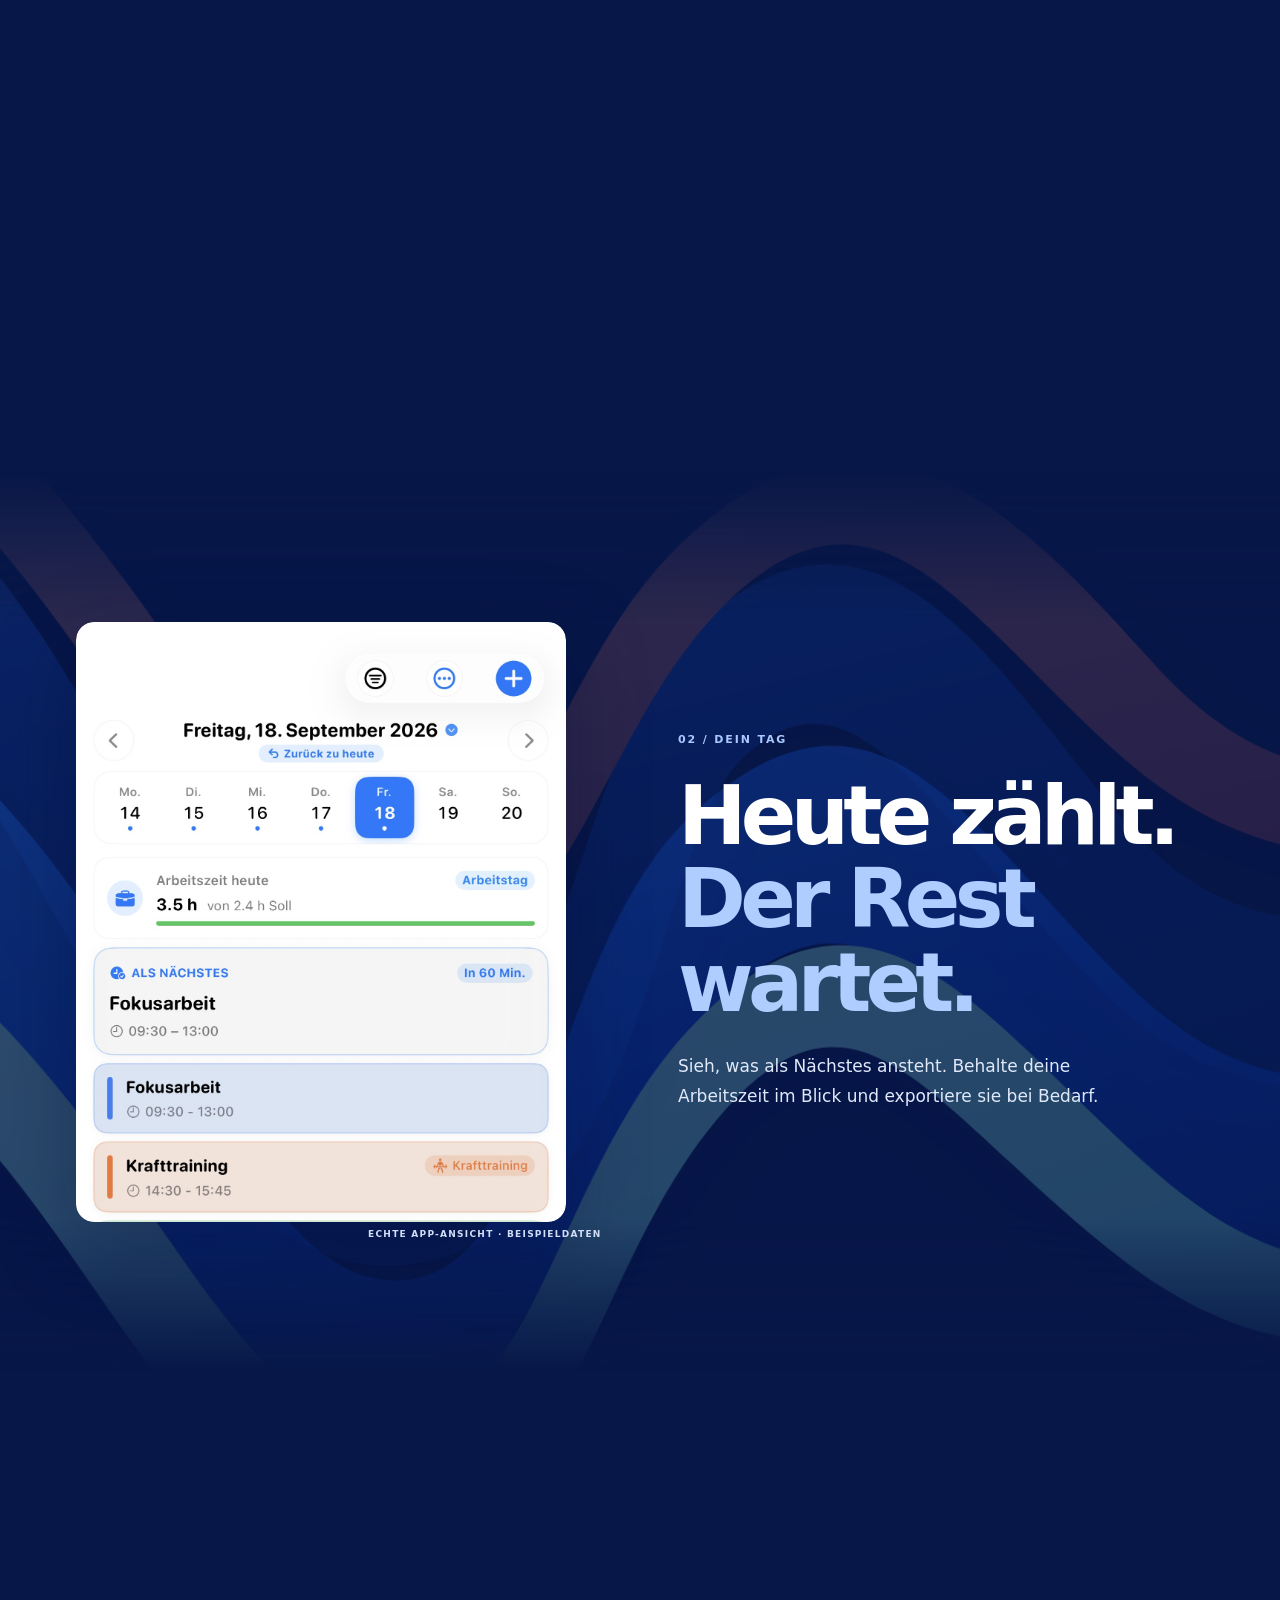
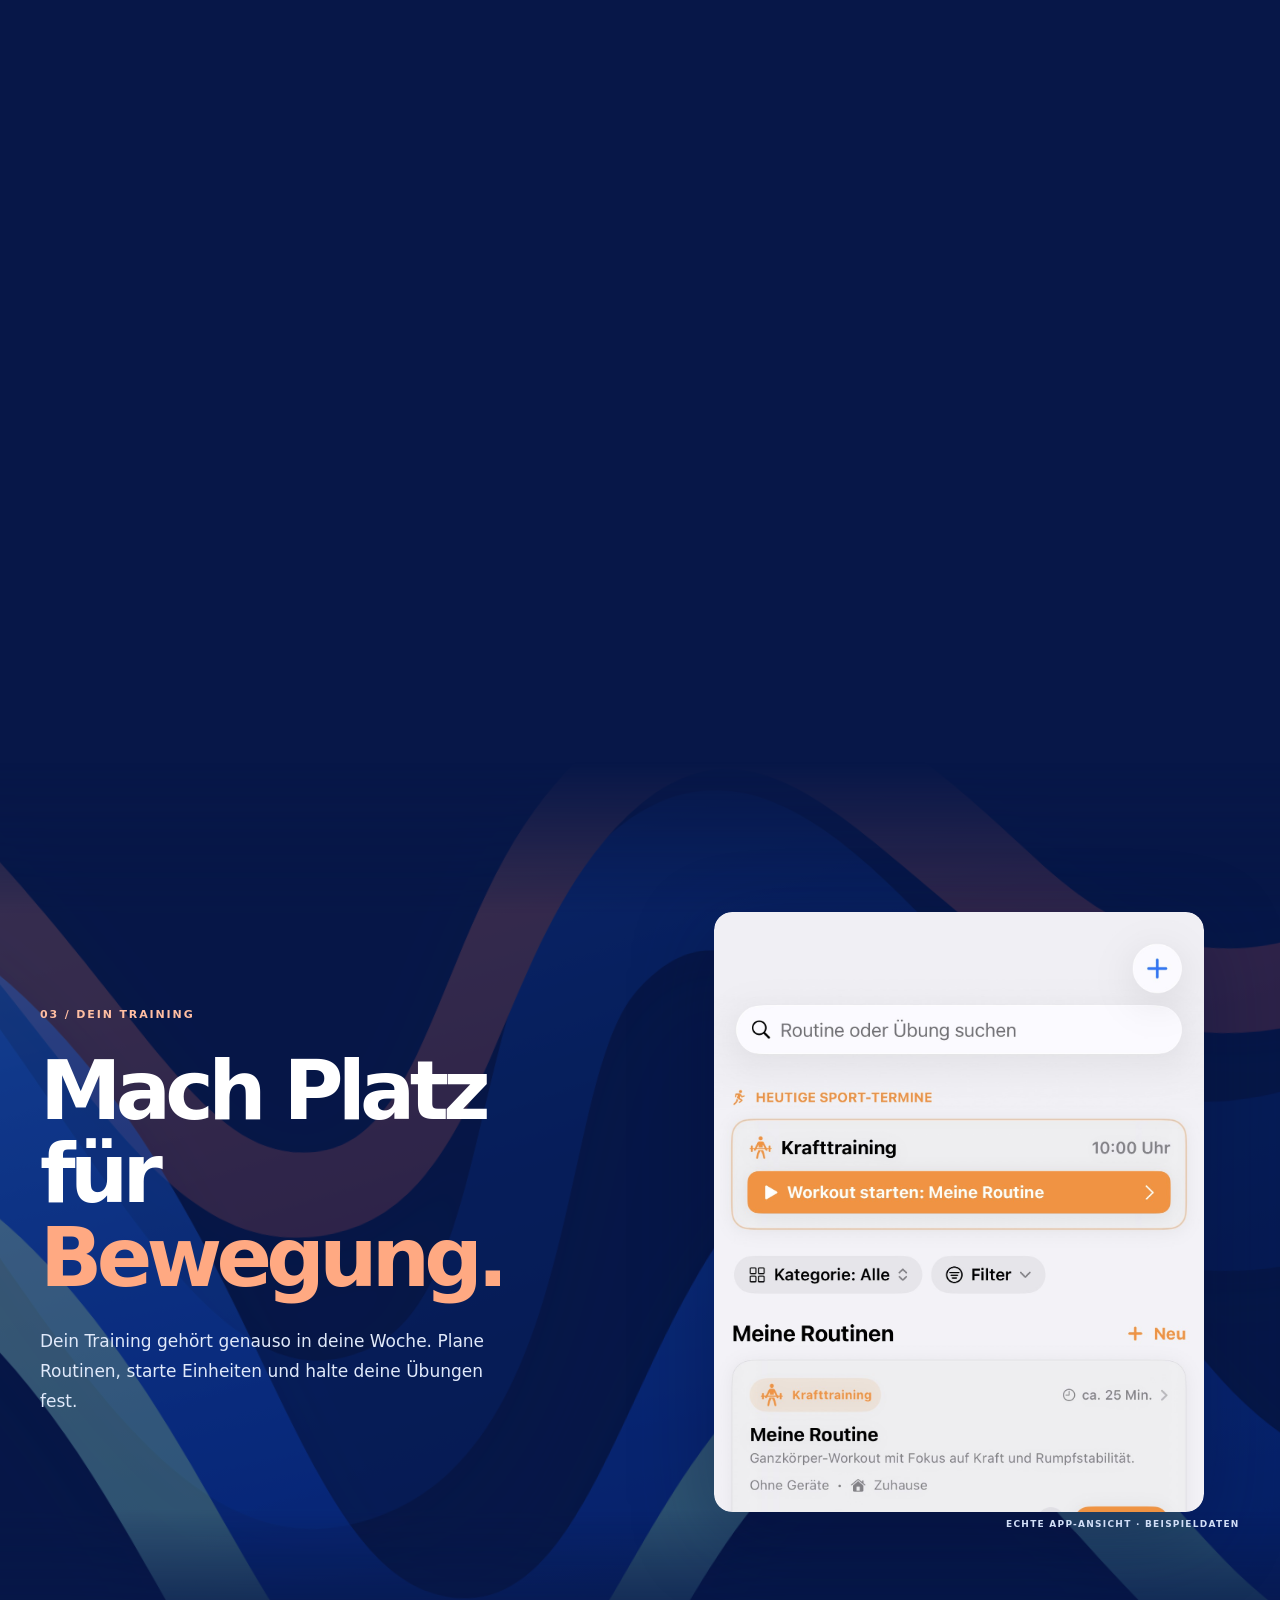
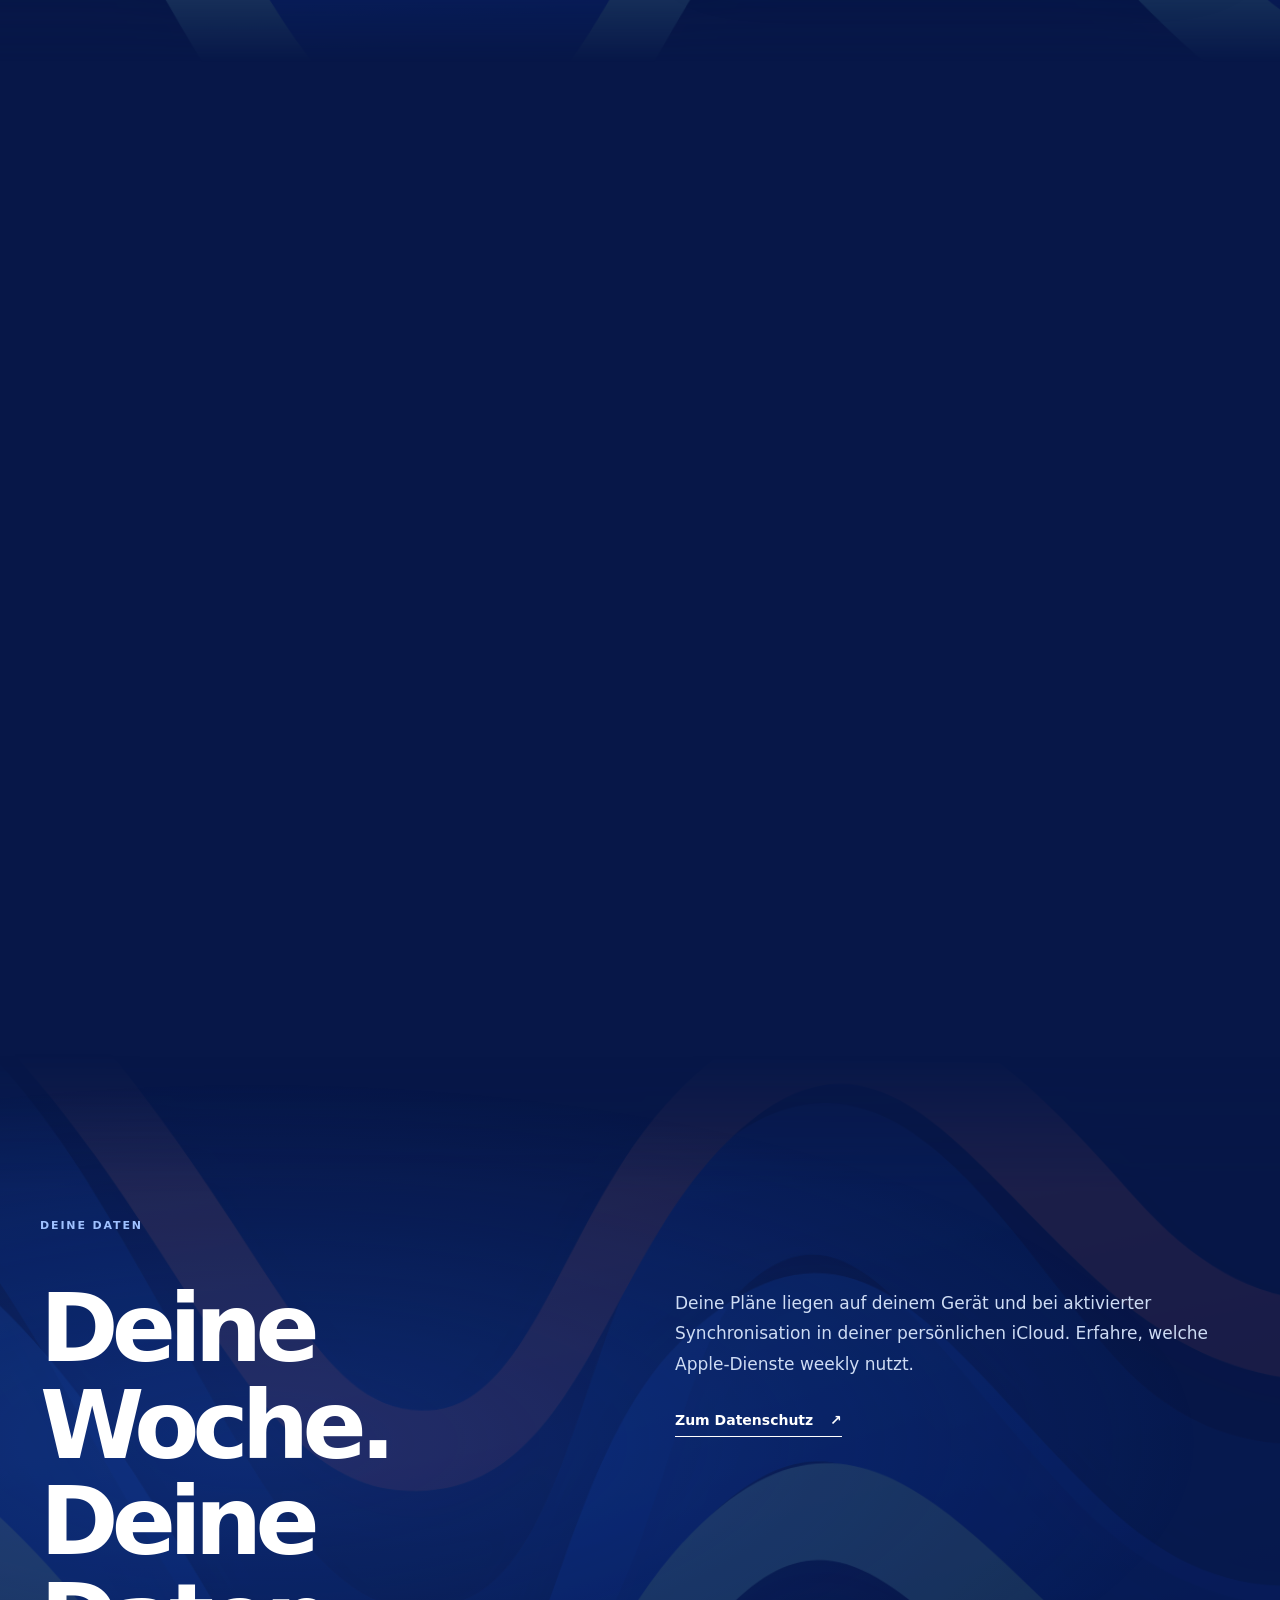
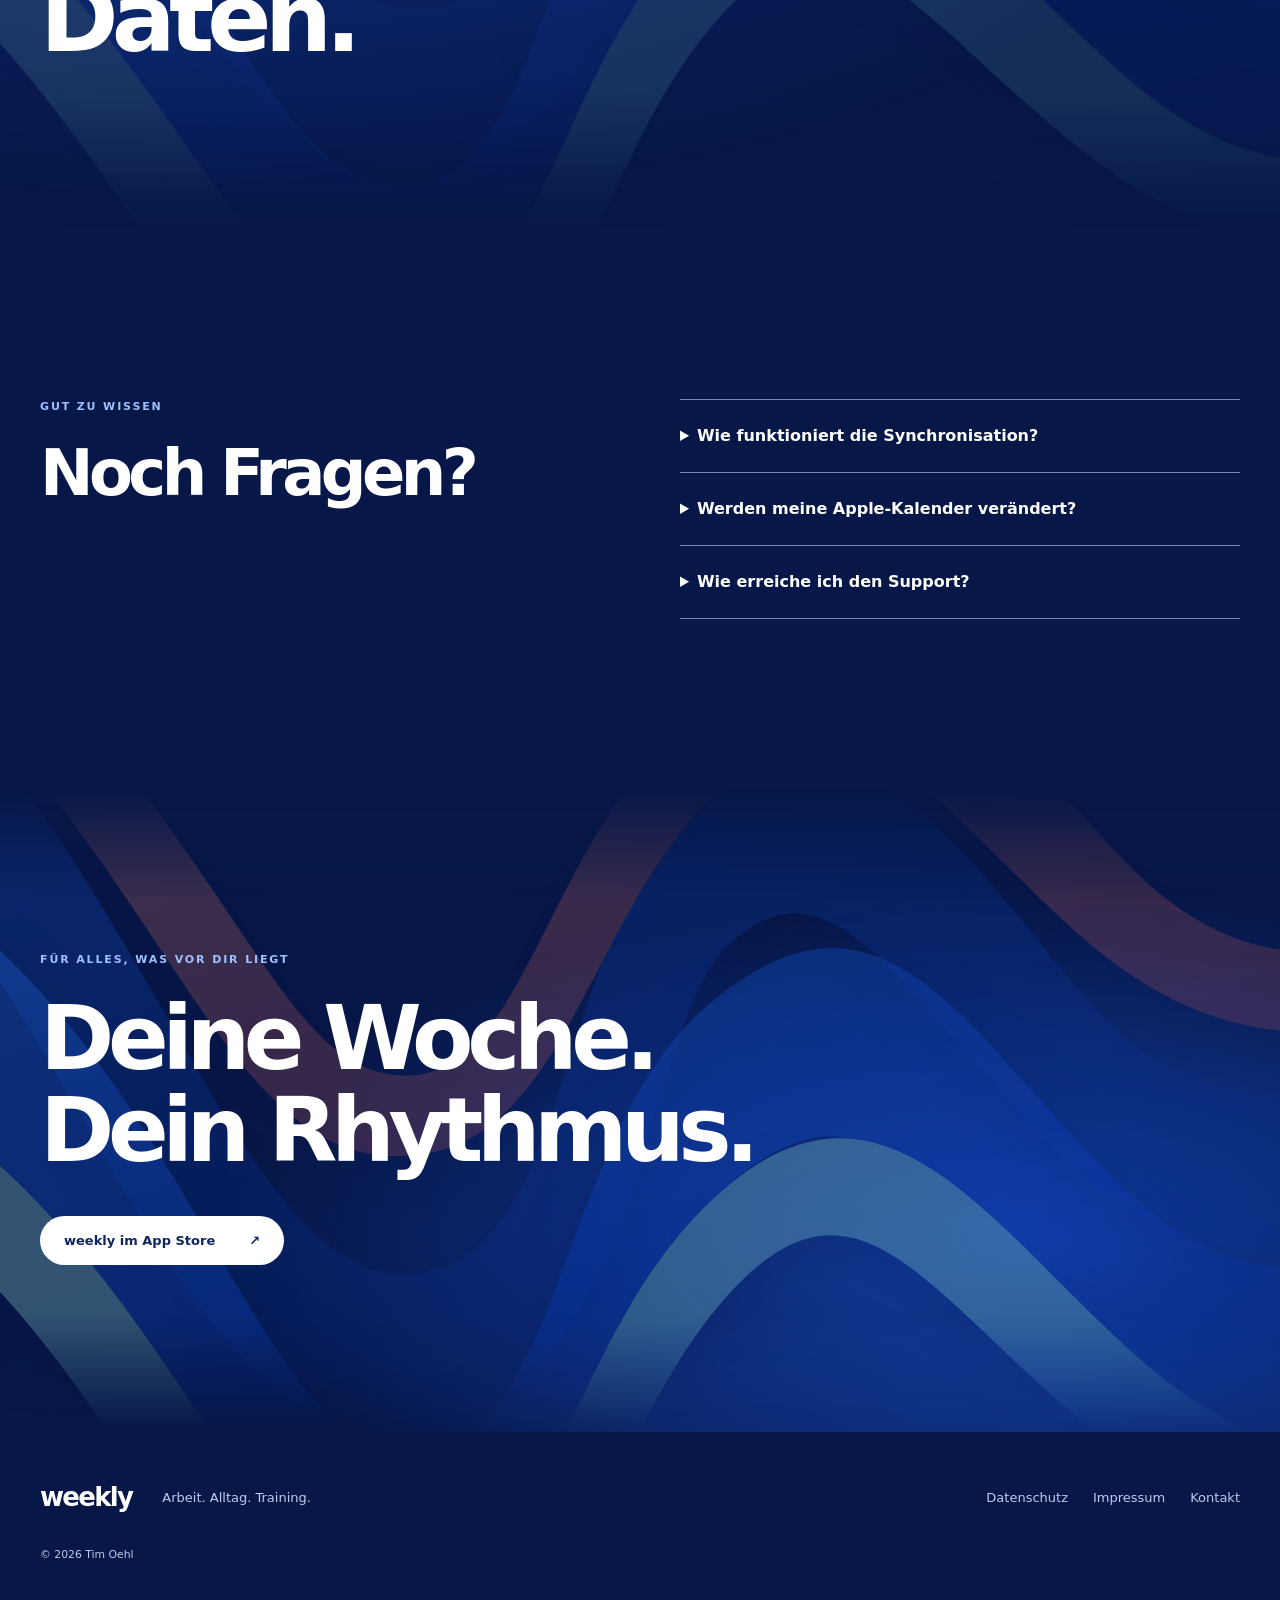
==== commit 97904669: "Refine Weekly transitions and legal page drafts" ====
--- a/entwurf-2026/index.html
+++ b/entwurf-2026/index.html
@@ -33,9 +33,9 @@
   <section class="story-chapter story-week" id="woche" aria-labelledby="woche-title"><div class="story-stage"><div class="stage-ribbons" aria-hidden="true"><svg class="stage-band stage-band-a" viewBox="0 0 1600 1000" preserveAspectRatio="xMidYMid slice"><path d="M-330 180 C-70 -50 165 45 320 281 C450 481 514 670 633 633 C743 600 735 346 846 251 C986 130 1083 309 1178 415 C1300 550 1480 511 1810 200 L1830 331 C1518 650 1299 691 1150 538 C1013 397 959 282 872 365 C805 430 802 710 643 762 C464 823 378 551 247 365 C104 159 -77 96 -320 324 Z" fill="url(#deep)"/><path d="M-270 64 C-27 -108 161 -30 320 154 C484 343 514 477 610 472 C698 468 721 301 813 204 C971 37 1098 179 1197 286 C1324 424 1471 409 1770 87 L1802 142 C1511 470 1323 496 1164 353 C1042 244 974 124 855 245 C758 344 737 523 616 538 C478 556 430 377 282 205 C130 28 -38 -37 -270 137 Z" fill="url(#coral)"/></svg><svg class="stage-band stage-band-b" viewBox="0 0 1600 1000" preserveAspectRatio="xMidYMid slice"><path d="M-320 413 C-60 173 147 234 300 402 C450 567 499 790 615 787 C733 784 734 517 856 414 C1003 288 1070 436 1198 561 C1350 710 1503 622 1820 345 L1830 506 C1520 789 1334 846 1165 693 C1040 581 998 461 879 559 C791 632 794 872 633 925 C462 982 390 690 245 534 C98 376 -82 366 -320 565 Z" fill="url(#blue)"/><path d="M-294 600 C-71 404 123 408 278 558 C427 701 482 893 598 901 C722 909 734 709 845 591 C994 433 1084 591 1215 707 C1374 849 1516 784 1800 517 L1817 558 C1545 843 1363 914 1188 776 C1041 660 985 535 876 652 C763 775 761 966 608 970 C437 975 396 781 249 634 C93 478 -68 474 -294 670 Z" fill="url(#mint)"/></svg></div><div class="stage-layout wrap"><div class="chapter-copy"><p class="eyebrow">01 / DEINE WOCHE</p><h2 id="woche-title">Alles, was deine<br>Woche <em>ausmacht.</em></h2><p>Schichten, Training und Zeit für dich: Sieh, was ansteht und wo noch Platz ist.</p></div><div class="chapter-screen"><div class="screen-image screen-week"><img src="../assets/img/weekly-week-de.jpg" width="1320" height="2868" alt="weekly-Wochenansicht mit beispielhaften Terminen" loading="lazy"></div><p class="screen-caption">ECHTE APP-ANSICHT · BEISPIELDATEN</p></div></div></div></section>
   <section class="story-chapter story-day" id="tag" aria-labelledby="tag-title"><div class="story-stage"><div class="stage-ribbons" aria-hidden="true"><svg class="stage-band stage-band-a" viewBox="0 0 1600 1000" preserveAspectRatio="xMidYMid slice"><path d="M-330 180 C-70 -50 165 45 320 281 C450 481 514 670 633 633 C743 600 735 346 846 251 C986 130 1083 309 1178 415 C1300 550 1480 511 1810 200 L1830 331 C1518 650 1299 691 1150 538 C1013 397 959 282 872 365 C805 430 802 710 643 762 C464 823 378 551 247 365 C104 159 -77 96 -320 324 Z" fill="url(#deep)"/><path d="M-270 64 C-27 -108 161 -30 320 154 C484 343 514 477 610 472 C698 468 721 301 813 204 C971 37 1098 179 1197 286 C1324 424 1471 409 1770 87 L1802 142 C1511 470 1323 496 1164 353 C1042 244 974 124 855 245 C758 344 737 523 616 538 C478 556 430 377 282 205 C130 28 -38 -37 -270 137 Z" fill="url(#coral)"/></svg><svg class="stage-band stage-band-b" viewBox="0 0 1600 1000" preserveAspectRatio="xMidYMid slice"><path d="M-320 413 C-60 173 147 234 300 402 C450 567 499 790 615 787 C733 784 734 517 856 414 C1003 288 1070 436 1198 561 C1350 710 1503 622 1820 345 L1830 506 C1520 789 1334 846 1165 693 C1040 581 998 461 879 559 C791 632 794 872 633 925 C462 982 390 690 245 534 C98 376 -82 366 -320 565 Z" fill="url(#blue)"/><path d="M-294 600 C-71 404 123 408 278 558 C427 701 482 893 598 901 C722 909 734 709 845 591 C994 433 1084 591 1215 707 C1374 849 1516 784 1800 517 L1817 558 C1545 843 1363 914 1188 776 C1041 660 985 535 876 652 C763 775 761 966 608 970 C437 975 396 781 249 634 C93 478 -68 474 -294 670 Z" fill="url(#mint)"/></svg></div><div class="stage-layout wrap"><div class="chapter-copy"><p class="eyebrow">02 / DEIN TAG</p><h2 id="tag-title">Heute zählt.<br><em>Der Rest wartet.</em></h2><p>Sieh, was als Nächstes ansteht. Behalte deine Arbeitszeit im Blick und exportiere sie bei Bedarf.</p></div><div class="chapter-screen"><div class="screen-image screen-day"><img src="../assets/img/weekly-today-de.jpg" width="1320" height="2868" alt="weekly-Tagesansicht mit Terminen und Arbeitszeit" loading="lazy"></div><p class="screen-caption">ECHTE APP-ANSICHT · BEISPIELDATEN</p></div></div></div></section>
   <section class="story-chapter story-workout" id="training" aria-labelledby="training-title"><div class="story-stage"><div class="stage-ribbons" aria-hidden="true"><svg class="stage-band stage-band-a" viewBox="0 0 1600 1000" preserveAspectRatio="xMidYMid slice"><path d="M-330 180 C-70 -50 165 45 320 281 C450 481 514 670 633 633 C743 600 735 346 846 251 C986 130 1083 309 1178 415 C1300 550 1480 511 1810 200 L1830 331 C1518 650 1299 691 1150 538 C1013 397 959 282 872 365 C805 430 802 710 643 762 C464 823 378 551 247 365 C104 159 -77 96 -320 324 Z" fill="url(#deep)"/><path d="M-270 64 C-27 -108 161 -30 320 154 C484 343 514 477 610 472 C698 468 721 301 813 204 C971 37 1098 179 1197 286 C1324 424 1471 409 1770 87 L1802 142 C1511 470 1323 496 1164 353 C1042 244 974 124 855 245 C758 344 737 523 616 538 C478 556 430 377 282 205 C130 28 -38 -37 -270 137 Z" fill="url(#coral)"/></svg><svg class="stage-band stage-band-b" viewBox="0 0 1600 1000" preserveAspectRatio="xMidYMid slice"><path d="M-320 413 C-60 173 147 234 300 402 C450 567 499 790 615 787 C733 784 734 517 856 414 C1003 288 1070 436 1198 561 C1350 710 1503 622 1820 345 L1830 506 C1520 789 1334 846 1165 693 C1040 581 998 461 879 559 C791 632 794 872 633 925 C462 982 390 690 245 534 C98 376 -82 366 -320 565 Z" fill="url(#blue)"/><path d="M-294 600 C-71 404 123 408 278 558 C427 701 482 893 598 901 C722 909 734 709 845 591 C994 433 1084 591 1215 707 C1374 849 1516 784 1800 517 L1817 558 C1545 843 1363 914 1188 776 C1041 660 985 535 876 652 C763 775 761 966 608 970 C437 975 396 781 249 634 C93 478 -68 474 -294 670 Z" fill="url(#mint)"/></svg></div><div class="stage-layout wrap"><div class="chapter-copy"><p class="eyebrow">03 / DEIN TRAINING</p><h2 id="training-title">Mach Platz für<br><em>Bewegung.</em></h2><p>Dein Training gehört genauso in deine Woche. Plane Routinen, starte Einheiten und halte deine Übungen fest.</p></div><div class="chapter-screen"><div class="screen-image screen-workout"><img src="../assets/img/weekly-workout-de.jpg" width="1320" height="2868" alt="weekly-Workout-Bereich mit beispielhaften Routinen" loading="lazy"></div><p class="screen-caption">ECHTE APP-ANSICHT · BEISPIELDATEN</p></div></div></div></section>
-  <section class="privacy section-pad band-section"><div class="story-ribbons" aria-hidden="true"><svg class="story-ribbon story-ribbon-a" data-drift="-1" viewBox="0 0 1600 1000" preserveAspectRatio="xMidYMid slice"><path d="M-330 180 C-70 -50 165 45 320 281 C450 481 514 670 633 633 C743 600 735 346 846 251 C986 130 1083 309 1178 415 C1300 550 1480 511 1810 200 L1830 331 C1518 650 1299 691 1150 538 C1013 397 959 282 872 365 C805 430 802 710 643 762 C464 823 378 551 247 365 C104 159 -77 96 -320 324 Z" fill="url(#deep)"/><path d="M-270 64 C-27 -108 161 -30 320 154 C484 343 514 477 610 472 C698 468 721 301 813 204 C971 37 1098 179 1197 286 C1324 424 1471 409 1770 87 L1802 142 C1511 470 1323 496 1164 353 C1042 244 974 124 855 245 C758 344 737 523 616 538 C478 556 430 377 282 205 C130 28 -38 -37 -270 137 Z" fill="url(#coral)"/></svg><svg class="story-ribbon story-ribbon-b" data-drift="1" viewBox="0 0 1600 1000" preserveAspectRatio="xMidYMid slice"><path d="M-320 413 C-60 173 147 234 300 402 C450 567 499 790 615 787 C733 784 734 517 856 414 C1003 288 1070 436 1198 561 C1350 710 1503 622 1820 345 L1830 506 C1520 789 1334 846 1165 693 C1040 581 998 461 879 559 C791 632 794 872 633 925 C462 982 390 690 245 534 C98 376 -82 366 -320 565 Z" fill="url(#blue)"/><path d="M-294 600 C-71 404 123 408 278 558 C427 701 482 893 598 901 C722 909 734 709 845 591 C994 433 1084 591 1215 707 C1374 849 1516 784 1800 517 L1817 558 C1545 843 1363 914 1188 776 C1041 660 985 535 876 652 C763 775 761 966 608 970 C437 975 396 781 249 634 C93 478 -68 474 -294 670 Z" fill="url(#mint)"/></svg></div><div class="wrap privacy-grid reveal story-content"><p class="eyebrow">DEINE DATEN</p><h2>Deine Woche.<br>Deine Daten.</h2><div><p>Deine Pläne liegen auf deinem Gerät und bei aktivierter Synchronisation in deiner persönlichen iCloud. Erfahre, welche Apple-Dienste weekly nutzt.</p><a class="under-link" href="../privacy.html">Zum Datenschutz <span aria-hidden="true">↗</span></a></div></div></section>
+  <section class="privacy section-pad band-section"><div class="story-ribbons" aria-hidden="true"><svg class="story-ribbon story-ribbon-a" data-drift="-1" viewBox="0 0 1600 1000" preserveAspectRatio="xMidYMid slice"><path d="M-330 180 C-70 -50 165 45 320 281 C450 481 514 670 633 633 C743 600 735 346 846 251 C986 130 1083 309 1178 415 C1300 550 1480 511 1810 200 L1830 331 C1518 650 1299 691 1150 538 C1013 397 959 282 872 365 C805 430 802 710 643 762 C464 823 378 551 247 365 C104 159 -77 96 -320 324 Z" fill="url(#deep)"/><path d="M-270 64 C-27 -108 161 -30 320 154 C484 343 514 477 610 472 C698 468 721 301 813 204 C971 37 1098 179 1197 286 C1324 424 1471 409 1770 87 L1802 142 C1511 470 1323 496 1164 353 C1042 244 974 124 855 245 C758 344 737 523 616 538 C478 556 430 377 282 205 C130 28 -38 -37 -270 137 Z" fill="url(#coral)"/></svg><svg class="story-ribbon story-ribbon-b" data-drift="1" viewBox="0 0 1600 1000" preserveAspectRatio="xMidYMid slice"><path d="M-320 413 C-60 173 147 234 300 402 C450 567 499 790 615 787 C733 784 734 517 856 414 C1003 288 1070 436 1198 561 C1350 710 1503 622 1820 345 L1830 506 C1520 789 1334 846 1165 693 C1040 581 998 461 879 559 C791 632 794 872 633 925 C462 982 390 690 245 534 C98 376 -82 366 -320 565 Z" fill="url(#blue)"/><path d="M-294 600 C-71 404 123 408 278 558 C427 701 482 893 598 901 C722 909 734 709 845 591 C994 433 1084 591 1215 707 C1374 849 1516 784 1800 517 L1817 558 C1545 843 1363 914 1188 776 C1041 660 985 535 876 652 C763 775 761 966 608 970 C437 975 396 781 249 634 C93 478 -68 474 -294 670 Z" fill="url(#mint)"/></svg></div><div class="wrap privacy-grid reveal story-content"><p class="eyebrow">DEINE DATEN</p><h2>Deine Woche.<br>Deine Daten.</h2><div><p>Deine Pläne liegen auf deinem Gerät und bei aktivierter Synchronisation in deiner persönlichen iCloud. Erfahre, welche Apple-Dienste weekly nutzt.</p><a class="under-link" href="privacy.html">Zum Datenschutz <span aria-hidden="true">↗</span></a></div></div></section>
   <section class="faq section-pad" id="fragen"><div class="wrap faq-grid"><div><p class="eyebrow">GUT ZU WISSEN</p><h2>Noch Fragen?</h2></div><div class="faq-list"><details><summary>Wie funktioniert die Synchronisation?</summary><p>Wenn du iCloud für weekly aktiviert hast, können deine Daten über dein persönliches iCloud-Konto auf deinen Geräten synchronisiert werden.</p></details><details><summary>Werden meine Apple-Kalender verändert?</summary><p>weekly zeigt ausgewählte Kalendertermine lesend an. Deine Quellkalender bleiben unverändert.</p></details><details><summary>Wie erreiche ich den Support?</summary><p>Schreibe an <a href="mailto:weekly.workandworkout@gmail.com">weekly.workandworkout@gmail.com</a>.</p></details></div></div></section>
   <section class="outro section-pad band-section"><div class="story-ribbons" aria-hidden="true"><svg class="story-ribbon story-ribbon-a" data-drift="-1" viewBox="0 0 1600 1000" preserveAspectRatio="xMidYMid slice"><path d="M-330 180 C-70 -50 165 45 320 281 C450 481 514 670 633 633 C743 600 735 346 846 251 C986 130 1083 309 1178 415 C1300 550 1480 511 1810 200 L1830 331 C1518 650 1299 691 1150 538 C1013 397 959 282 872 365 C805 430 802 710 643 762 C464 823 378 551 247 365 C104 159 -77 96 -320 324 Z" fill="url(#deep)"/><path d="M-270 64 C-27 -108 161 -30 320 154 C484 343 514 477 610 472 C698 468 721 301 813 204 C971 37 1098 179 1197 286 C1324 424 1471 409 1770 87 L1802 142 C1511 470 1323 496 1164 353 C1042 244 974 124 855 245 C758 344 737 523 616 538 C478 556 430 377 282 205 C130 28 -38 -37 -270 137 Z" fill="url(#coral)"/></svg><svg class="story-ribbon story-ribbon-b" data-drift="1" viewBox="0 0 1600 1000" preserveAspectRatio="xMidYMid slice"><path d="M-320 413 C-60 173 147 234 300 402 C450 567 499 790 615 787 C733 784 734 517 856 414 C1003 288 1070 436 1198 561 C1350 710 1503 622 1820 345 L1830 506 C1520 789 1334 846 1165 693 C1040 581 998 461 879 559 C791 632 794 872 633 925 C462 982 390 690 245 534 C98 376 -82 366 -320 565 Z" fill="url(#blue)"/><path d="M-294 600 C-71 404 123 408 278 558 C427 701 482 893 598 901 C722 909 734 709 845 591 C994 433 1084 591 1215 707 C1374 849 1516 784 1800 517 L1817 558 C1545 843 1363 914 1188 776 C1041 660 985 535 876 652 C763 775 761 966 608 970 C437 975 396 781 249 634 C93 478 -68 474 -294 670 Z" fill="url(#mint)"/></svg></div><div class="wrap outro-content"><p class="eyebrow">FÜR ALLES, WAS VOR DIR LIEGT</p><h2>Deine Woche.<br>Dein Rhythmus.</h2><a class="button" href="https://apps.apple.com/us/app/weekly-work-workout/id6808738681">weekly im App Store <span aria-hidden="true">↗</span></a></div></section>
 </main>
-<footer class="wrap footer"><a class="footer-brand" href="#start">weekly</a><p>Arbeit. Alltag. Training.</p><div><a href="../privacy.html">Datenschutz</a><a href="../imprint.html">Impressum</a><a href="mailto:weekly.workandworkout@gmail.com">Kontakt</a></div><small>© 2026 Tim Oehl</small></footer>
+<footer class="wrap footer"><a class="footer-brand" href="#start">weekly</a><p>Arbeit. Alltag. Training.</p><div><a href="privacy.html">Datenschutz</a><a href="imprint.html">Impressum</a><a href="mailto:weekly.workandworkout@gmail.com">Kontakt</a></div><small>© 2026 Tim Oehl</small></footer>
 </body></html>
--- a/entwurf-2026/style.css
+++ b/entwurf-2026/style.css
@@ -15,3 +15,9 @@
 .manifesto .story-ribbons,.chapter-week .story-ribbons,.day-chapter .story-ribbons,.workout-chapter .story-ribbons,.privacy .story-ribbons,.outro .story-ribbons{inset:0}.story-ribbon{width:150%;inset:0 -25%}@media(max-width:700px){.story-ribbon{width:190%;inset:0 -45%}}
 /* Continuous, scroll-led scenes. Without motion or JavaScript these remain normal document sections. */
 body{background:#071748 radial-gradient(ellipse at 50% 20%,#103581 0%,#071748 62%) fixed}.intro-scene{background:transparent}.ambient{background:radial-gradient(ellipse at 50% 45%,#1855df 0%,#0b338f 39%,#071748 80%)}.story-chapter{position:relative;color:white}.story-stage{position:relative;isolation:isolate;min-height:100vh;min-height:100svh;display:grid;align-items:center;overflow:hidden}.motion-enabled .story-chapter{height:210vh;height:210svh}.motion-enabled .story-stage{position:sticky;top:0;height:100vh;height:100svh}.stage-ribbons{position:absolute;inset:0;z-index:-1;overflow:hidden;pointer-events:none;mask-image:linear-gradient(to bottom,transparent,#000 17%,#000 83%,transparent);-webkit-mask-image:linear-gradient(to bottom,transparent,#000 17%,#000 83%,transparent)}.stage-ribbons:after{content:"";position:absolute;inset:0;background:#07174880}.stage-band{position:absolute;inset:-20% -20%;width:140%;height:140%;opacity:.55;filter:drop-shadow(0 20px 30px #020b3866)}.stage-band-a{opacity:.32}.stage-band-b{opacity:.48}.stage-layout{position:relative;display:grid;grid-template-columns:1fr 1fr;gap:clamp(35px,6vw,100px);align-items:center;padding-block:80px}.chapter-copy{position:relative;z-index:2}.chapter-copy .eyebrow{color:#a9c9ff}.chapter-copy h2{font-size:clamp(48px,6.4vw,88px);letter-spacing:-.07em;line-height:1.02;margin:0}.chapter-copy h2 em{color:#afcdff;font-style:normal}.chapter-copy>p:last-child{max-width:465px;font-size:17px;line-height:1.75;color:#e0e9fa;margin:28px 0 0}.chapter-screen{position:relative;display:flex;justify-content:center;align-items:center;min-width:0}.screen-image{position:relative;width:min(100%,490px);height:min(62vh,570px);height:min(62svh,570px);overflow:hidden;mask-image:linear-gradient(to bottom,transparent,#000 8%,#000 85%,transparent);-webkit-mask-image:linear-gradient(to bottom,transparent,#000 8%,#000 85%,transparent);filter:drop-shadow(0 30px 45px #020b3860)}.screen-image img{position:absolute;top:-6%;width:100%;height:auto;border-radius:18px}.screen-caption{position:absolute;bottom:-28px;right:5%;font-size:9px;font-weight:800;letter-spacing:.14em;color:#d1def7}.story-day .stage-layout{direction:rtl}.story-day .stage-layout>*{direction:ltr}.story-workout .chapter-copy .eyebrow{color:#ffbea2}.story-workout .chapter-copy h2 em{color:#ffa982}.story-workout .stage-ribbons:after{background:#07174866}.motion-enabled .chapter-copy,.motion-enabled .chapter-screen{will-change:transform,opacity}@media(max-width:700px){.stage-layout,.story-day .stage-layout{direction:ltr;grid-template-columns:1fr;gap:15px;padding-block:70px 35px}.stage-copy{order:0}.chapter-copy h2{font-size:clamp(36px,10vw,58px)}.chapter-copy>p:last-child{font-size:14px;line-height:1.65;margin-top:15px}.chapter-copy .eyebrow{margin-bottom:13px}.chapter-screen{height:min(43vh,360px);height:min(43svh,360px)}.screen-image{width:min(87%,350px);height:100%}.screen-caption{font-size:8px;right:5%;bottom:-13px}.stage-band{width:210%;height:125%;inset:-10% -55%}.stage-ribbons:after{background:#07174899}}@media(prefers-reduced-motion:reduce){.motion-enabled .story-chapter{height:auto}.motion-enabled .story-stage{height:auto;position:relative}.chapter-copy,.chapter-screen,.stage-band{transform:none!important;opacity:1!important}}@media(max-height:560px){.motion-enabled .story-chapter{height:auto}.motion-enabled .story-stage{height:auto;position:relative;min-height:100vh}.stage-layout{padding-block:65px}.screen-image{min-height:250px}}
+/* The first chapter overlaps the fading edge of the opening scene. */
+.motion-enabled .intro-scene{z-index:1}.motion-enabled .intro-sticky{mask-image:linear-gradient(to bottom,#000 76%,transparent 100%);-webkit-mask-image:linear-gradient(to bottom,#000 76%,transparent 100%)}.motion-enabled #woche{margin-top:-22svh}.motion-enabled .intro-sticky .ambient{transition:none}
+/* Show complete, real app views with clean edges rather than faded crops. */
+.screen-image{width:auto;max-width:100%;height:min(68svh,600px);display:flex;justify-content:center;overflow:visible;mask-image:none;-webkit-mask-image:none;filter:drop-shadow(0 24px 40px #020b3855)}.screen-image img{position:static;width:auto;height:100%;max-width:100%;object-fit:contain;border-radius:18px}.screen-caption{bottom:-26px;right:0}@media(max-width:700px){.screen-image{width:auto;max-width:100%;height:100%}.chapter-screen{height:min(43svh,360px)}.screen-caption{right:0;bottom:-15px}}@media(prefers-reduced-motion:reduce){.motion-enabled #woche{margin-top:0}.motion-enabled .intro-sticky{mask-image:none;-webkit-mask-image:none}}
+/* Use a clear, undistorted crop that remains legible on small screens. */
+.screen-image{width:min(100%,490px);overflow:hidden;border-radius:18px}.screen-image img{width:100%;height:100%;object-fit:cover;object-position:center 8%;border-radius:18px}@media(max-width:700px){.screen-image{width:min(92%,400px)}}
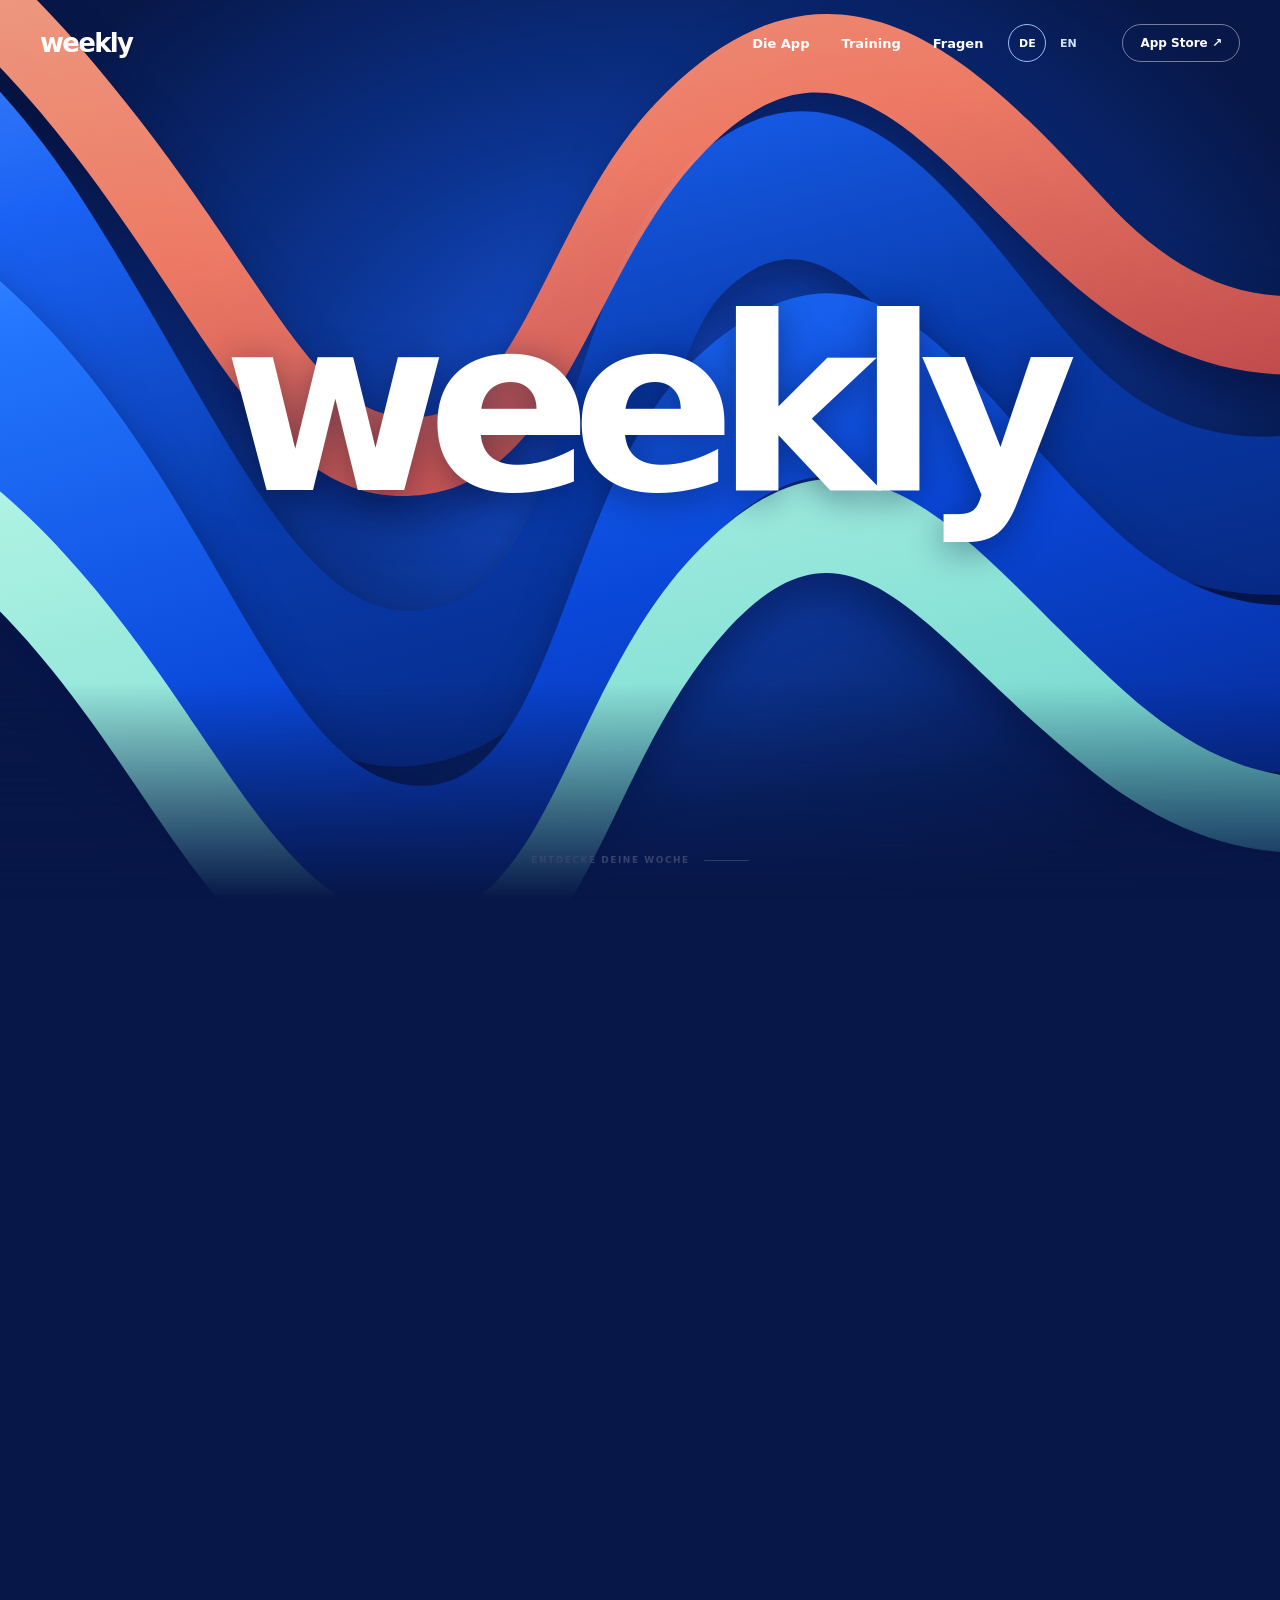
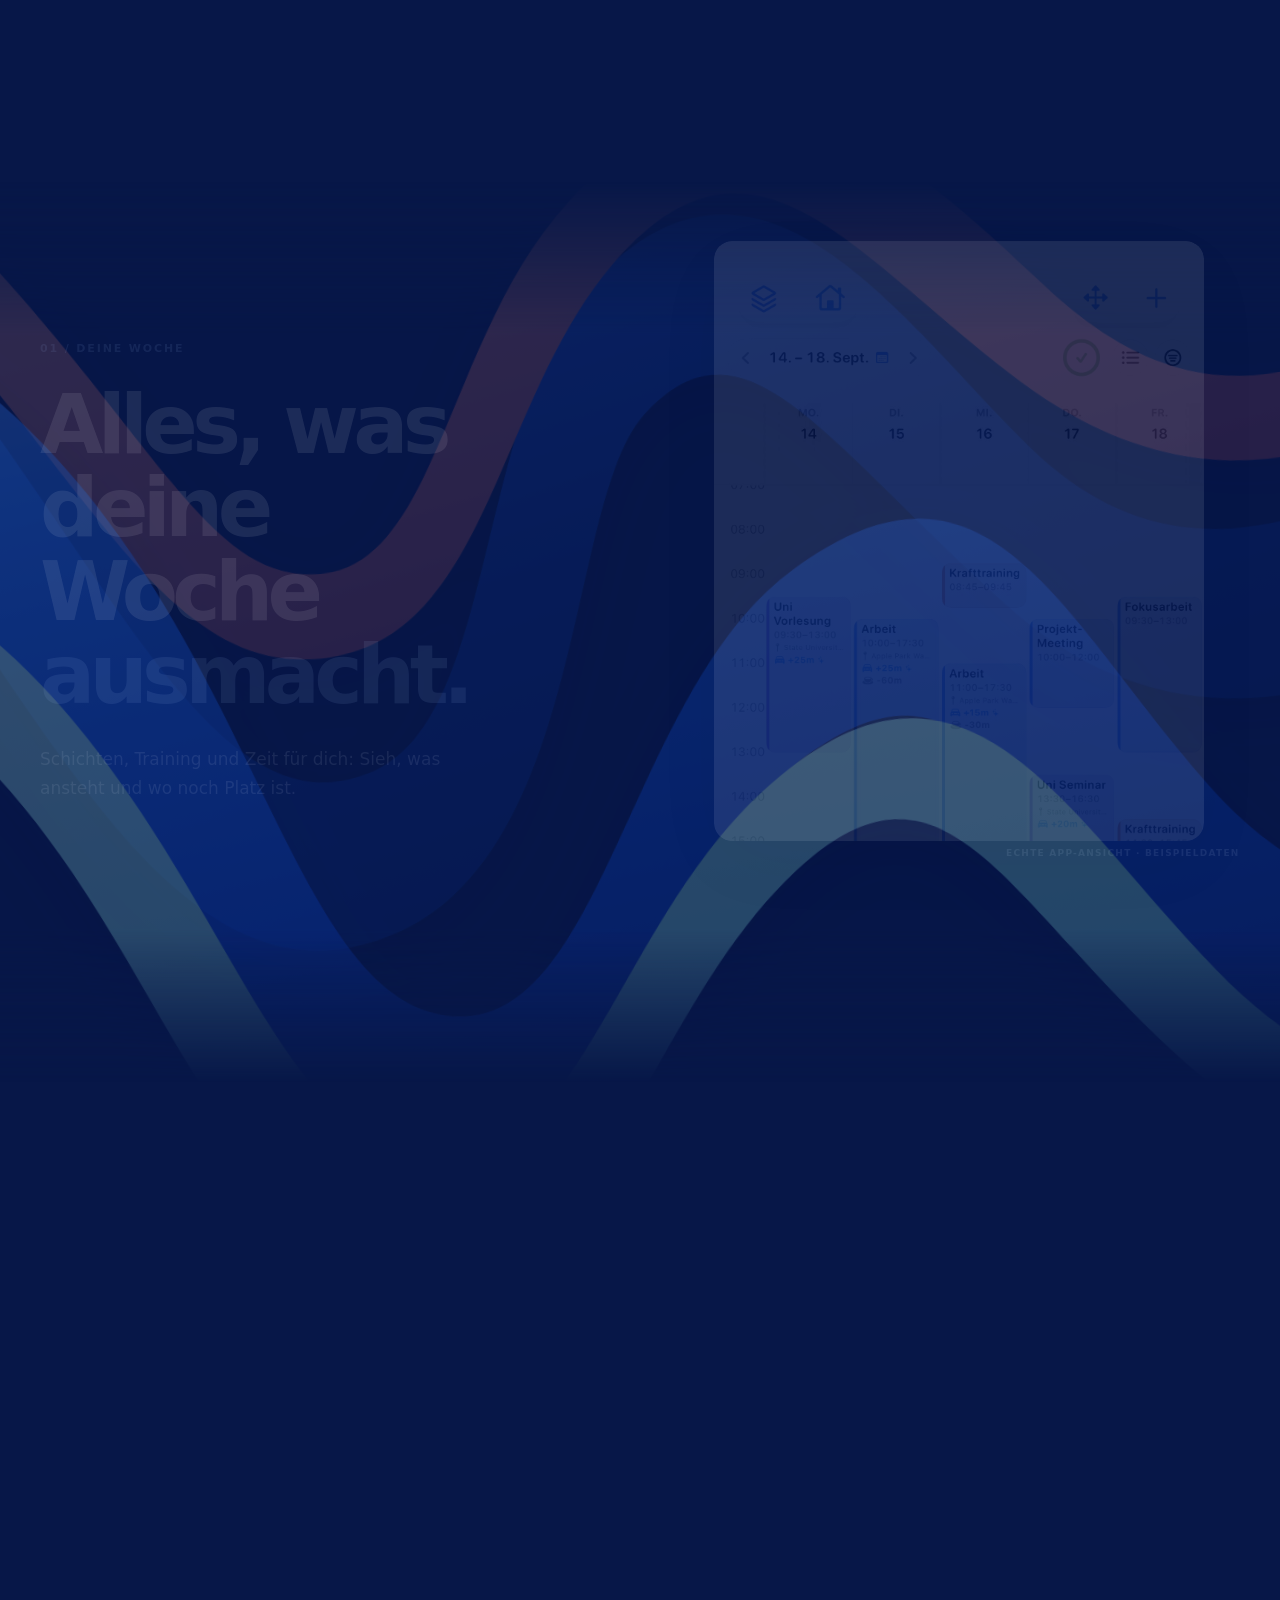
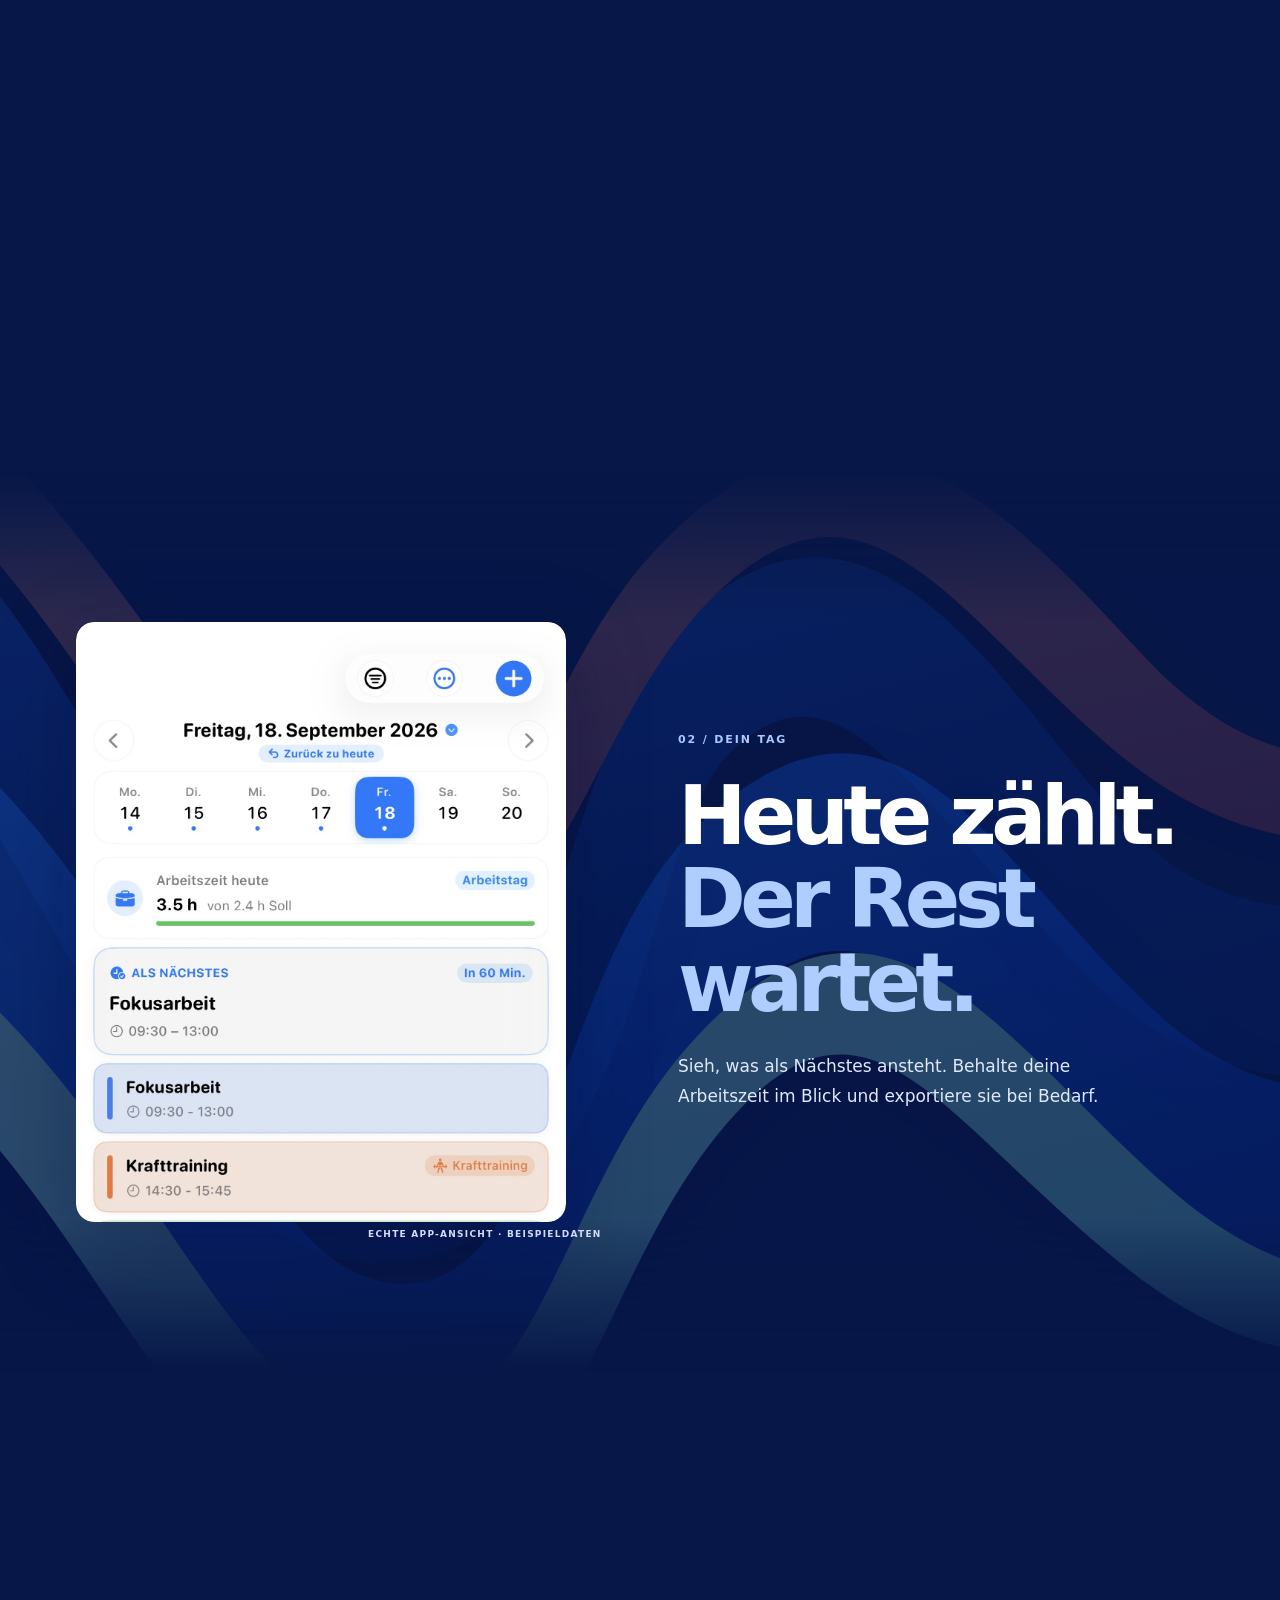
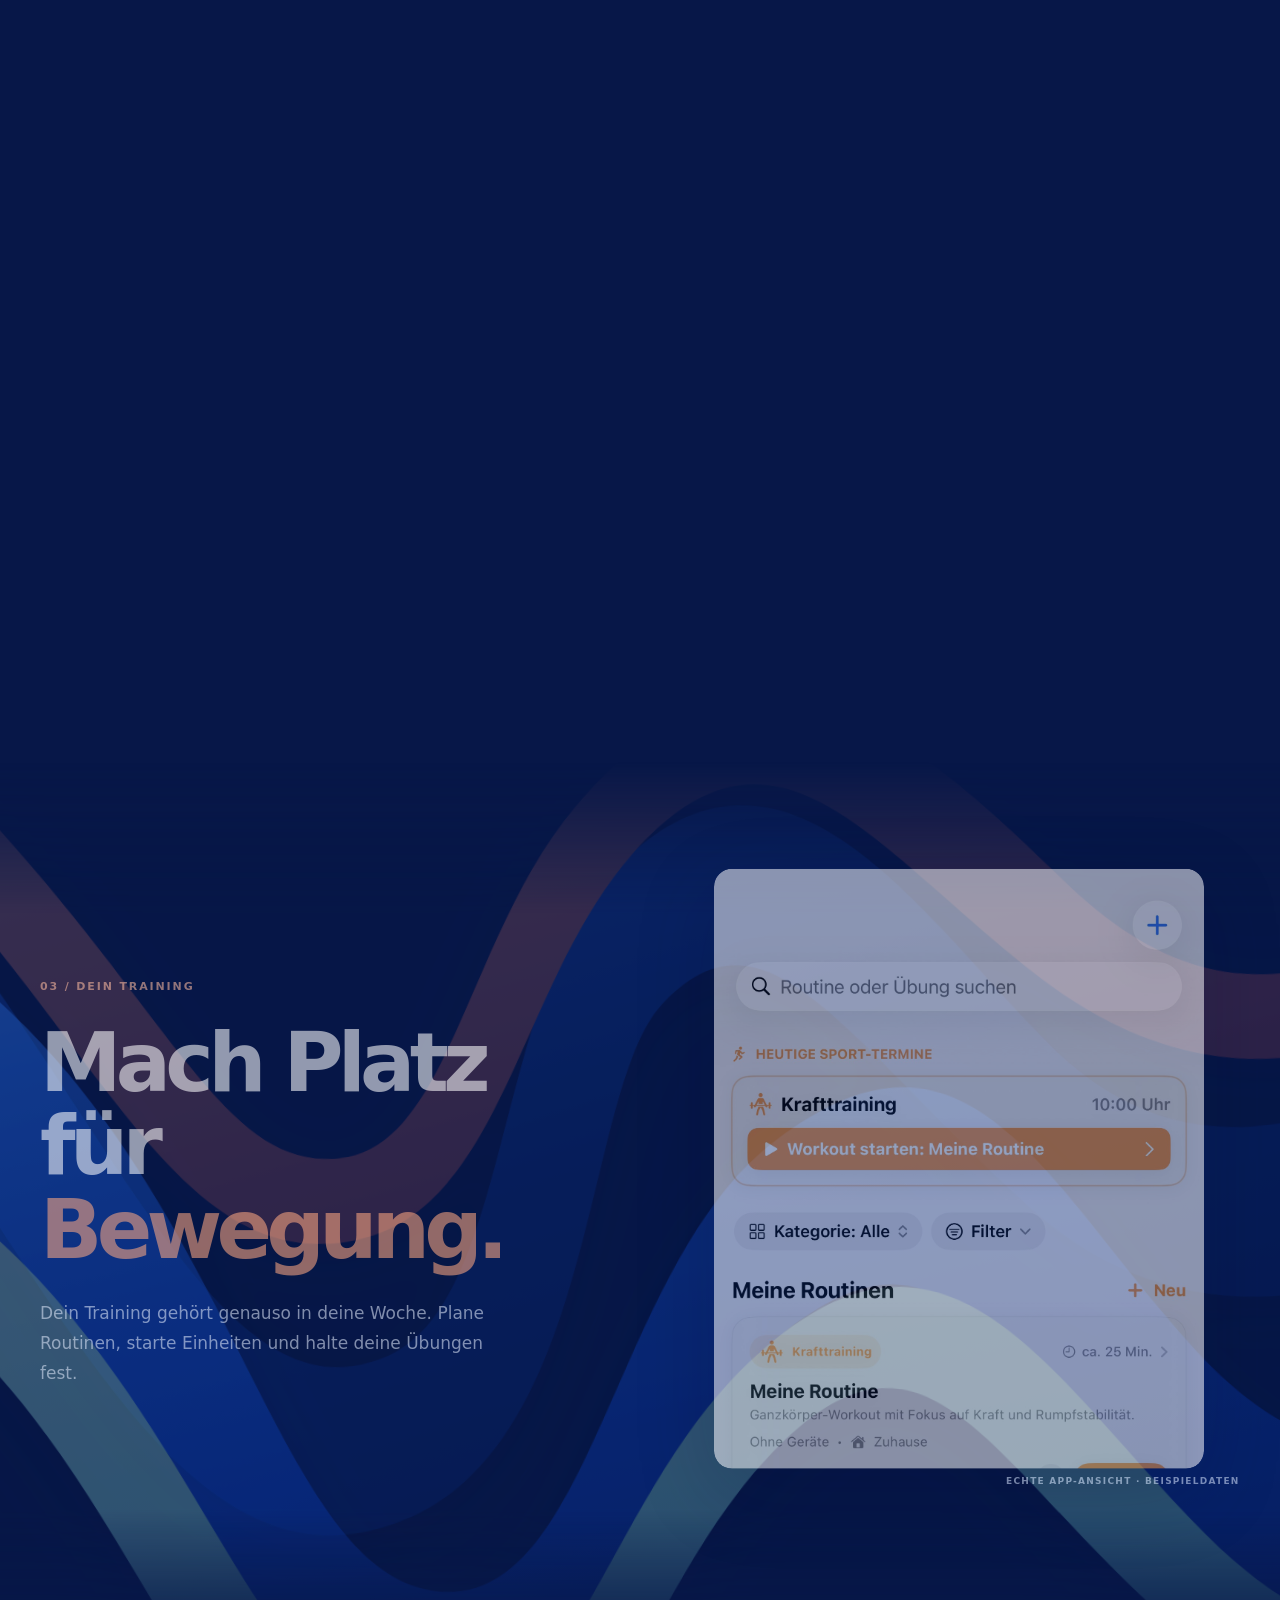
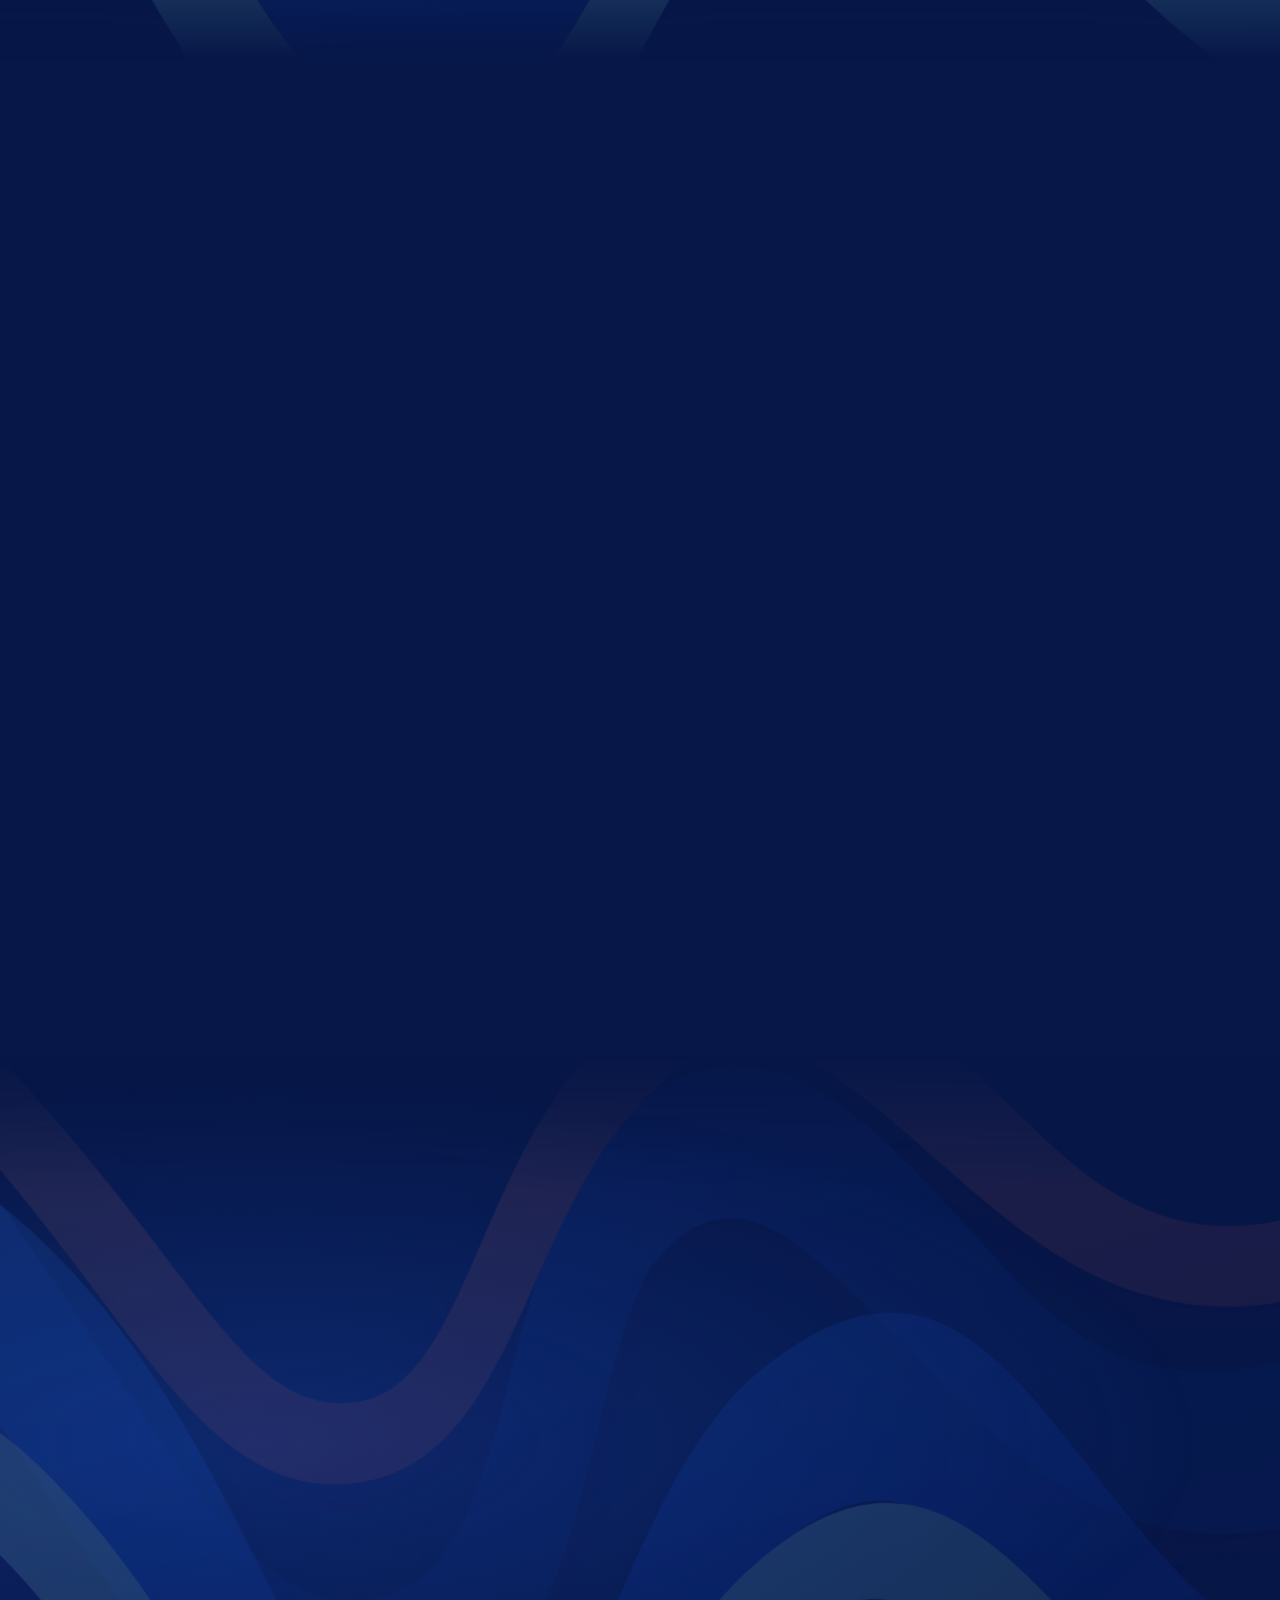
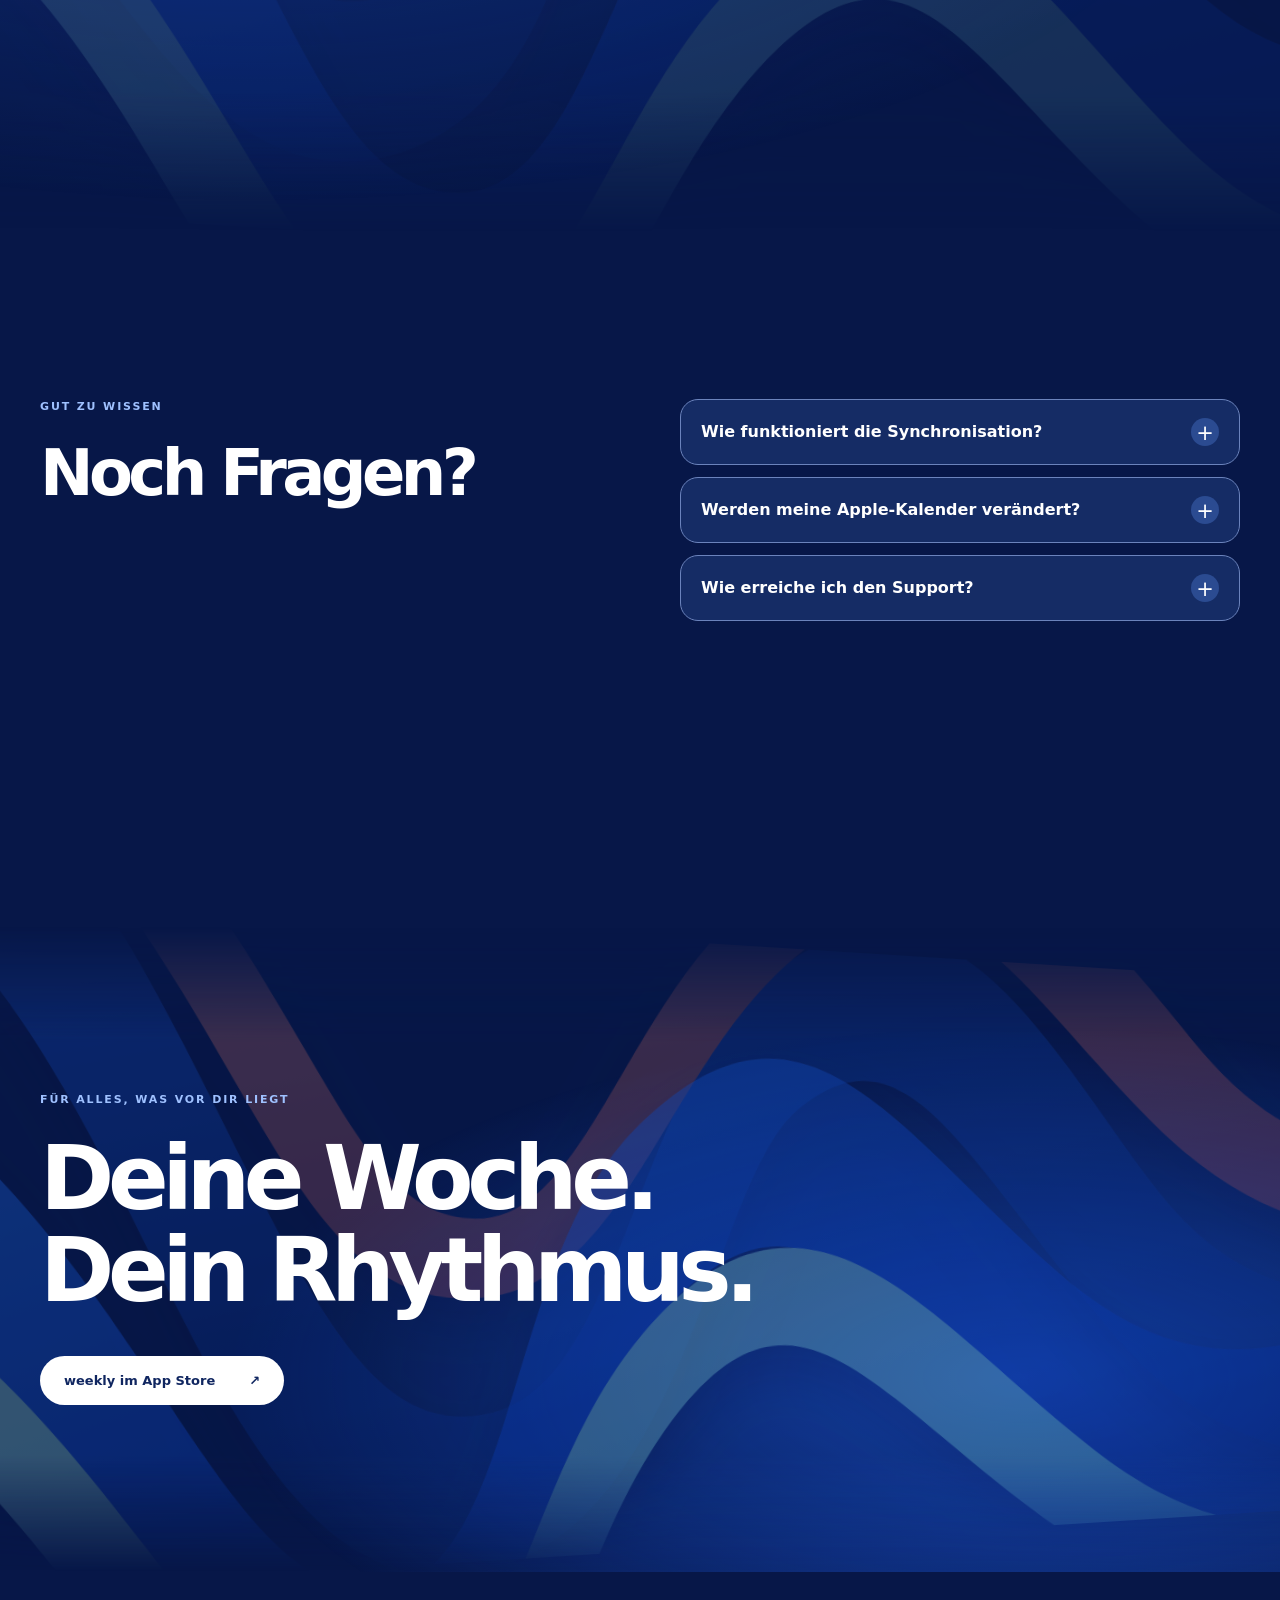
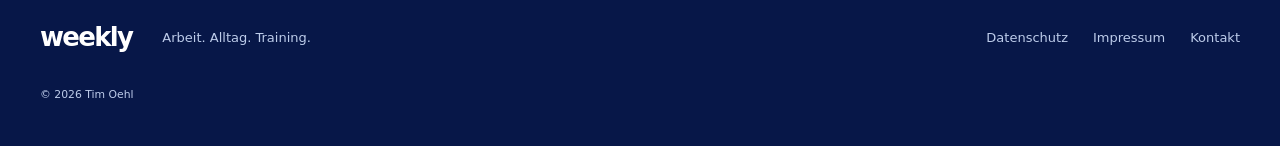
==== commit 45bcad1e: "Publish refreshed Weekly brand and website" ====
--- a/entwurf-2026/index.html
+++ b/entwurf-2026/index.html
@@ -4,11 +4,11 @@
 <meta charset="utf-8"><meta name="viewport" content="width=device-width, initial-scale=1"><meta name="robots" content="noindex, nofollow"><meta name="theme-color" content="#071748">
 <meta name="description" content="weekly bringt Arbeit, Alltag und Training in eine gemeinsame Woche.">
 <title>weekly – Deine Woche. Dein Rhythmus.</title>
-<link rel="icon" href="../assets/img/app-icon.png"><link rel="stylesheet" href="style.css"><script src="motion.js" defer></script>
+<link rel="icon" href="../assets/img/app-icon.png"><link rel="stylesheet" href="style.css"><script src="language.js" defer></script><script src="motion.js" defer></script>
 </head>
 <body>
 <a class="skip" href="#inhalt">Zum Inhalt springen</a>
-<header class="nav"><a class="nav-brand" href="#start" aria-label="weekly Startseite">weekly</a><nav aria-label="Hauptnavigation"><a href="#woche">Die App</a><a href="#training">Training</a><a href="#fragen">Fragen</a></nav><a class="nav-store" href="https://apps.apple.com/us/app/weekly-work-workout/id6808738681">App Store <span aria-hidden="true">↗</span></a></header>
+<header class="nav"><a class="nav-brand" href="#start" aria-label="weekly Startseite">weekly</a><nav aria-label="Hauptnavigation"><a href="#woche">Die App</a><a href="#training">Training</a><a href="#fragen">Fragen</a></nav><div class="lang-picker" role="group" aria-label="Sprache / Language"><button type="button" data-lang="de" aria-pressed="true">DE</button><button type="button" data-lang="en" aria-pressed="false">EN</button></div><a class="nav-store" href="https://apps.apple.com/us/app/weekly-work-workout/id6808738681">App Store <span aria-hidden="true">↗</span></a></header>
 <main id="inhalt">
   <section class="intro-scene" id="start" aria-labelledby="intro-title">
     <div class="intro-sticky">
@@ -34,7 +34,7 @@
   <section class="story-chapter story-day" id="tag" aria-labelledby="tag-title"><div class="story-stage"><div class="stage-ribbons" aria-hidden="true"><svg class="stage-band stage-band-a" viewBox="0 0 1600 1000" preserveAspectRatio="xMidYMid slice"><path d="M-330 180 C-70 -50 165 45 320 281 C450 481 514 670 633 633 C743 600 735 346 846 251 C986 130 1083 309 1178 415 C1300 550 1480 511 1810 200 L1830 331 C1518 650 1299 691 1150 538 C1013 397 959 282 872 365 C805 430 802 710 643 762 C464 823 378 551 247 365 C104 159 -77 96 -320 324 Z" fill="url(#deep)"/><path d="M-270 64 C-27 -108 161 -30 320 154 C484 343 514 477 610 472 C698 468 721 301 813 204 C971 37 1098 179 1197 286 C1324 424 1471 409 1770 87 L1802 142 C1511 470 1323 496 1164 353 C1042 244 974 124 855 245 C758 344 737 523 616 538 C478 556 430 377 282 205 C130 28 -38 -37 -270 137 Z" fill="url(#coral)"/></svg><svg class="stage-band stage-band-b" viewBox="0 0 1600 1000" preserveAspectRatio="xMidYMid slice"><path d="M-320 413 C-60 173 147 234 300 402 C450 567 499 790 615 787 C733 784 734 517 856 414 C1003 288 1070 436 1198 561 C1350 710 1503 622 1820 345 L1830 506 C1520 789 1334 846 1165 693 C1040 581 998 461 879 559 C791 632 794 872 633 925 C462 982 390 690 245 534 C98 376 -82 366 -320 565 Z" fill="url(#blue)"/><path d="M-294 600 C-71 404 123 408 278 558 C427 701 482 893 598 901 C722 909 734 709 845 591 C994 433 1084 591 1215 707 C1374 849 1516 784 1800 517 L1817 558 C1545 843 1363 914 1188 776 C1041 660 985 535 876 652 C763 775 761 966 608 970 C437 975 396 781 249 634 C93 478 -68 474 -294 670 Z" fill="url(#mint)"/></svg></div><div class="stage-layout wrap"><div class="chapter-copy"><p class="eyebrow">02 / DEIN TAG</p><h2 id="tag-title">Heute zählt.<br><em>Der Rest wartet.</em></h2><p>Sieh, was als Nächstes ansteht. Behalte deine Arbeitszeit im Blick und exportiere sie bei Bedarf.</p></div><div class="chapter-screen"><div class="screen-image screen-day"><img src="../assets/img/weekly-today-de.jpg" width="1320" height="2868" alt="weekly-Tagesansicht mit Terminen und Arbeitszeit" loading="lazy"></div><p class="screen-caption">ECHTE APP-ANSICHT · BEISPIELDATEN</p></div></div></div></section>
   <section class="story-chapter story-workout" id="training" aria-labelledby="training-title"><div class="story-stage"><div class="stage-ribbons" aria-hidden="true"><svg class="stage-band stage-band-a" viewBox="0 0 1600 1000" preserveAspectRatio="xMidYMid slice"><path d="M-330 180 C-70 -50 165 45 320 281 C450 481 514 670 633 633 C743 600 735 346 846 251 C986 130 1083 309 1178 415 C1300 550 1480 511 1810 200 L1830 331 C1518 650 1299 691 1150 538 C1013 397 959 282 872 365 C805 430 802 710 643 762 C464 823 378 551 247 365 C104 159 -77 96 -320 324 Z" fill="url(#deep)"/><path d="M-270 64 C-27 -108 161 -30 320 154 C484 343 514 477 610 472 C698 468 721 301 813 204 C971 37 1098 179 1197 286 C1324 424 1471 409 1770 87 L1802 142 C1511 470 1323 496 1164 353 C1042 244 974 124 855 245 C758 344 737 523 616 538 C478 556 430 377 282 205 C130 28 -38 -37 -270 137 Z" fill="url(#coral)"/></svg><svg class="stage-band stage-band-b" viewBox="0 0 1600 1000" preserveAspectRatio="xMidYMid slice"><path d="M-320 413 C-60 173 147 234 300 402 C450 567 499 790 615 787 C733 784 734 517 856 414 C1003 288 1070 436 1198 561 C1350 710 1503 622 1820 345 L1830 506 C1520 789 1334 846 1165 693 C1040 581 998 461 879 559 C791 632 794 872 633 925 C462 982 390 690 245 534 C98 376 -82 366 -320 565 Z" fill="url(#blue)"/><path d="M-294 600 C-71 404 123 408 278 558 C427 701 482 893 598 901 C722 909 734 709 845 591 C994 433 1084 591 1215 707 C1374 849 1516 784 1800 517 L1817 558 C1545 843 1363 914 1188 776 C1041 660 985 535 876 652 C763 775 761 966 608 970 C437 975 396 781 249 634 C93 478 -68 474 -294 670 Z" fill="url(#mint)"/></svg></div><div class="stage-layout wrap"><div class="chapter-copy"><p class="eyebrow">03 / DEIN TRAINING</p><h2 id="training-title">Mach Platz für<br><em>Bewegung.</em></h2><p>Dein Training gehört genauso in deine Woche. Plane Routinen, starte Einheiten und halte deine Übungen fest.</p></div><div class="chapter-screen"><div class="screen-image screen-workout"><img src="../assets/img/weekly-workout-de.jpg" width="1320" height="2868" alt="weekly-Workout-Bereich mit beispielhaften Routinen" loading="lazy"></div><p class="screen-caption">ECHTE APP-ANSICHT · BEISPIELDATEN</p></div></div></div></section>
   <section class="privacy section-pad band-section"><div class="story-ribbons" aria-hidden="true"><svg class="story-ribbon story-ribbon-a" data-drift="-1" viewBox="0 0 1600 1000" preserveAspectRatio="xMidYMid slice"><path d="M-330 180 C-70 -50 165 45 320 281 C450 481 514 670 633 633 C743 600 735 346 846 251 C986 130 1083 309 1178 415 C1300 550 1480 511 1810 200 L1830 331 C1518 650 1299 691 1150 538 C1013 397 959 282 872 365 C805 430 802 710 643 762 C464 823 378 551 247 365 C104 159 -77 96 -320 324 Z" fill="url(#deep)"/><path d="M-270 64 C-27 -108 161 -30 320 154 C484 343 514 477 610 472 C698 468 721 301 813 204 C971 37 1098 179 1197 286 C1324 424 1471 409 1770 87 L1802 142 C1511 470 1323 496 1164 353 C1042 244 974 124 855 245 C758 344 737 523 616 538 C478 556 430 377 282 205 C130 28 -38 -37 -270 137 Z" fill="url(#coral)"/></svg><svg class="story-ribbon story-ribbon-b" data-drift="1" viewBox="0 0 1600 1000" preserveAspectRatio="xMidYMid slice"><path d="M-320 413 C-60 173 147 234 300 402 C450 567 499 790 615 787 C733 784 734 517 856 414 C1003 288 1070 436 1198 561 C1350 710 1503 622 1820 345 L1830 506 C1520 789 1334 846 1165 693 C1040 581 998 461 879 559 C791 632 794 872 633 925 C462 982 390 690 245 534 C98 376 -82 366 -320 565 Z" fill="url(#blue)"/><path d="M-294 600 C-71 404 123 408 278 558 C427 701 482 893 598 901 C722 909 734 709 845 591 C994 433 1084 591 1215 707 C1374 849 1516 784 1800 517 L1817 558 C1545 843 1363 914 1188 776 C1041 660 985 535 876 652 C763 775 761 966 608 970 C437 975 396 781 249 634 C93 478 -68 474 -294 670 Z" fill="url(#mint)"/></svg></div><div class="wrap privacy-grid reveal story-content"><p class="eyebrow">DEINE DATEN</p><h2>Deine Woche.<br>Deine Daten.</h2><div><p>Deine Pläne liegen auf deinem Gerät und bei aktivierter Synchronisation in deiner persönlichen iCloud. Erfahre, welche Apple-Dienste weekly nutzt.</p><a class="under-link" href="privacy.html">Zum Datenschutz <span aria-hidden="true">↗</span></a></div></div></section>
-  <section class="faq section-pad" id="fragen"><div class="wrap faq-grid"><div><p class="eyebrow">GUT ZU WISSEN</p><h2>Noch Fragen?</h2></div><div class="faq-list"><details><summary>Wie funktioniert die Synchronisation?</summary><p>Wenn du iCloud für weekly aktiviert hast, können deine Daten über dein persönliches iCloud-Konto auf deinen Geräten synchronisiert werden.</p></details><details><summary>Werden meine Apple-Kalender verändert?</summary><p>weekly zeigt ausgewählte Kalendertermine lesend an. Deine Quellkalender bleiben unverändert.</p></details><details><summary>Wie erreiche ich den Support?</summary><p>Schreibe an <a href="mailto:weekly.workandworkout@gmail.com">weekly.workandworkout@gmail.com</a>.</p></details></div></div></section>
+  <section class="faq section-pad" id="fragen"><div class="wrap faq-grid"><div><p class="eyebrow">GUT ZU WISSEN</p><h2>Noch Fragen?</h2></div><div class="faq-list"><details name="weekly-faq"><summary>Wie funktioniert die Synchronisation?</summary><p>Wenn du iCloud für weekly aktiviert hast, können deine Daten über dein persönliches iCloud-Konto auf deinen Geräten synchronisiert werden.</p></details><details name="weekly-faq"><summary>Werden meine Apple-Kalender verändert?</summary><p>weekly zeigt ausgewählte Kalendertermine lesend an. Deine Quellkalender bleiben unverändert.</p></details><details name="weekly-faq"><summary>Wie erreiche ich den Support?</summary><p>Schreibe an <a href="mailto:weekly.workandworkout@gmail.com">weekly.workandworkout@gmail.com</a>.</p></details></div></div></section>
   <section class="outro section-pad band-section"><div class="story-ribbons" aria-hidden="true"><svg class="story-ribbon story-ribbon-a" data-drift="-1" viewBox="0 0 1600 1000" preserveAspectRatio="xMidYMid slice"><path d="M-330 180 C-70 -50 165 45 320 281 C450 481 514 670 633 633 C743 600 735 346 846 251 C986 130 1083 309 1178 415 C1300 550 1480 511 1810 200 L1830 331 C1518 650 1299 691 1150 538 C1013 397 959 282 872 365 C805 430 802 710 643 762 C464 823 378 551 247 365 C104 159 -77 96 -320 324 Z" fill="url(#deep)"/><path d="M-270 64 C-27 -108 161 -30 320 154 C484 343 514 477 610 472 C698 468 721 301 813 204 C971 37 1098 179 1197 286 C1324 424 1471 409 1770 87 L1802 142 C1511 470 1323 496 1164 353 C1042 244 974 124 855 245 C758 344 737 523 616 538 C478 556 430 377 282 205 C130 28 -38 -37 -270 137 Z" fill="url(#coral)"/></svg><svg class="story-ribbon story-ribbon-b" data-drift="1" viewBox="0 0 1600 1000" preserveAspectRatio="xMidYMid slice"><path d="M-320 413 C-60 173 147 234 300 402 C450 567 499 790 615 787 C733 784 734 517 856 414 C1003 288 1070 436 1198 561 C1350 710 1503 622 1820 345 L1830 506 C1520 789 1334 846 1165 693 C1040 581 998 461 879 559 C791 632 794 872 633 925 C462 982 390 690 245 534 C98 376 -82 366 -320 565 Z" fill="url(#blue)"/><path d="M-294 600 C-71 404 123 408 278 558 C427 701 482 893 598 901 C722 909 734 709 845 591 C994 433 1084 591 1215 707 C1374 849 1516 784 1800 517 L1817 558 C1545 843 1363 914 1188 776 C1041 660 985 535 876 652 C763 775 761 966 608 970 C437 975 396 781 249 634 C93 478 -68 474 -294 670 Z" fill="url(#mint)"/></svg></div><div class="wrap outro-content"><p class="eyebrow">FÜR ALLES, WAS VOR DIR LIEGT</p><h2>Deine Woche.<br>Dein Rhythmus.</h2><a class="button" href="https://apps.apple.com/us/app/weekly-work-workout/id6808738681">weekly im App Store <span aria-hidden="true">↗</span></a></div></section>
 </main>
 <footer class="wrap footer"><a class="footer-brand" href="#start">weekly</a><p>Arbeit. Alltag. Training.</p><div><a href="privacy.html">Datenschutz</a><a href="imprint.html">Impressum</a><a href="mailto:weekly.workandworkout@gmail.com">Kontakt</a></div><small>© 2026 Tim Oehl</small></footer>
--- a/entwurf-2026/style.css
+++ b/entwurf-2026/style.css
@@ -21,3 +21,7 @@
 .screen-image{width:auto;max-width:100%;height:min(68svh,600px);display:flex;justify-content:center;overflow:visible;mask-image:none;-webkit-mask-image:none;filter:drop-shadow(0 24px 40px #020b3855)}.screen-image img{position:static;width:auto;height:100%;max-width:100%;object-fit:contain;border-radius:18px}.screen-caption{bottom:-26px;right:0}@media(max-width:700px){.screen-image{width:auto;max-width:100%;height:100%}.chapter-screen{height:min(43svh,360px)}.screen-caption{right:0;bottom:-15px}}@media(prefers-reduced-motion:reduce){.motion-enabled #woche{margin-top:0}.motion-enabled .intro-sticky{mask-image:none;-webkit-mask-image:none}}
 /* Use a clear, undistorted crop that remains legible on small screens. */
 .screen-image{width:min(100%,490px);overflow:hidden;border-radius:18px}.screen-image img{width:100%;height:100%;object-fit:cover;object-position:center 8%;border-radius:18px}@media(max-width:700px){.screen-image{width:min(92%,400px)}}
+/* Questions stay in their own cards and the heading stays anchored at the top. */
+.faq-grid{align-items:start}.faq-list{border:0;display:grid;gap:12px;overflow-anchor:none}.faq details{border:1px solid #6b83bc;border-radius:18px;padding:0 20px;background:#152c65}.faq summary{min-height:64px;display:flex;align-items:center;justify-content:space-between;gap:16px;list-style:none}.faq summary::-webkit-details-marker{display:none}.faq summary::after{content:'+';display:grid;place-items:center;flex:0 0 28px;height:28px;border-radius:50%;background:#2b4b91;color:#fff;font-size:21px;font-weight:400}.faq details[open] summary::after{content:'−'}.faq details p{margin:0;padding:0 0 22px;max-width:48ch;color:#e0eafa}.faq details a{color:#fff;text-underline-offset:3px}.lang-picker{display:flex;gap:3px;margin-left:25px}.lang-picker button{font:700 11px Jakarta,system-ui,sans-serif;color:#d3e2ff;background:transparent;border:1px solid transparent;border-radius:99px;min-height:38px;min-width:38px;cursor:pointer}.lang-picker button[aria-pressed=true]{border-color:#9ebdff;color:#fff}@media(max-width:700px){.nav{gap:8px}.lang-picker{margin-left:auto}.nav-store{margin-left:0;padding:10px 12px}.faq details{padding:0 17px}}
+/* Reserve room for one answer so the rest of the page stays in place. */
+.faq-list{min-height:360px;align-content:start}@media(max-width:700px){.faq-list{min-height:390px}}
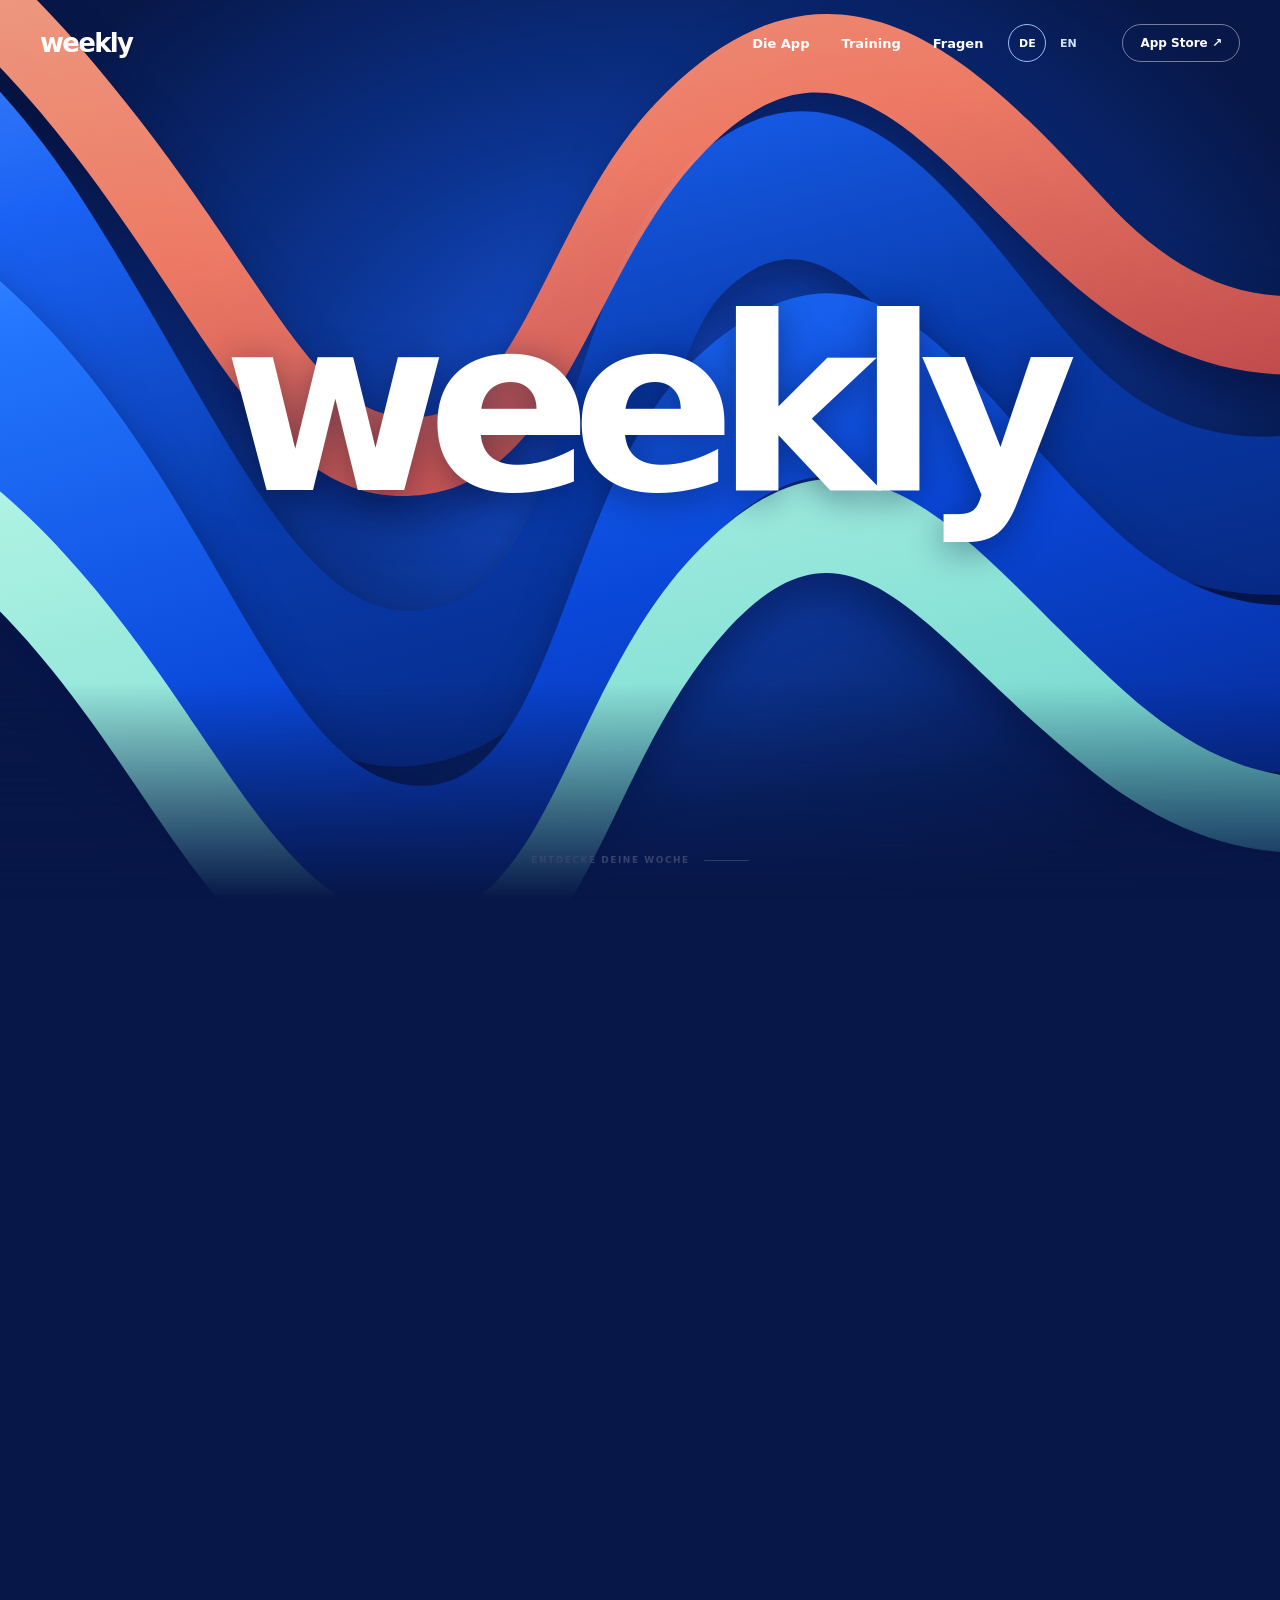
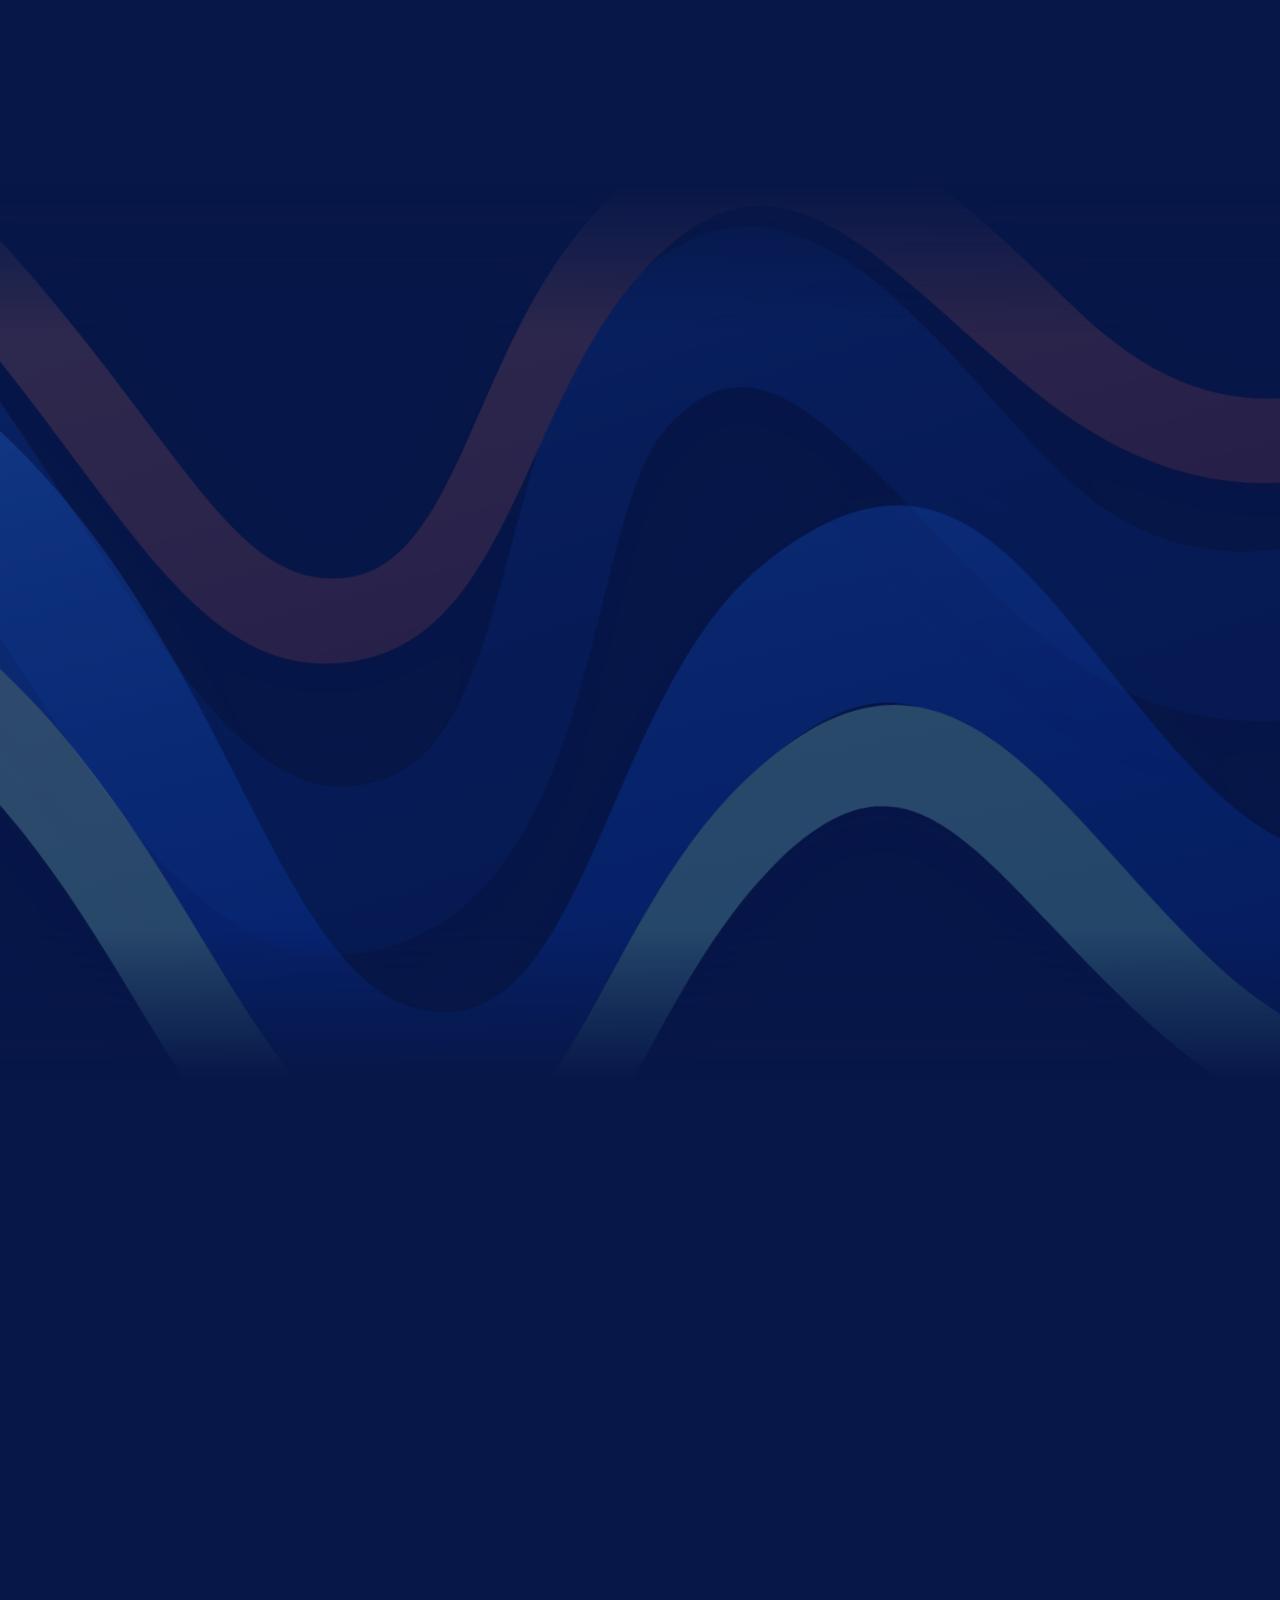
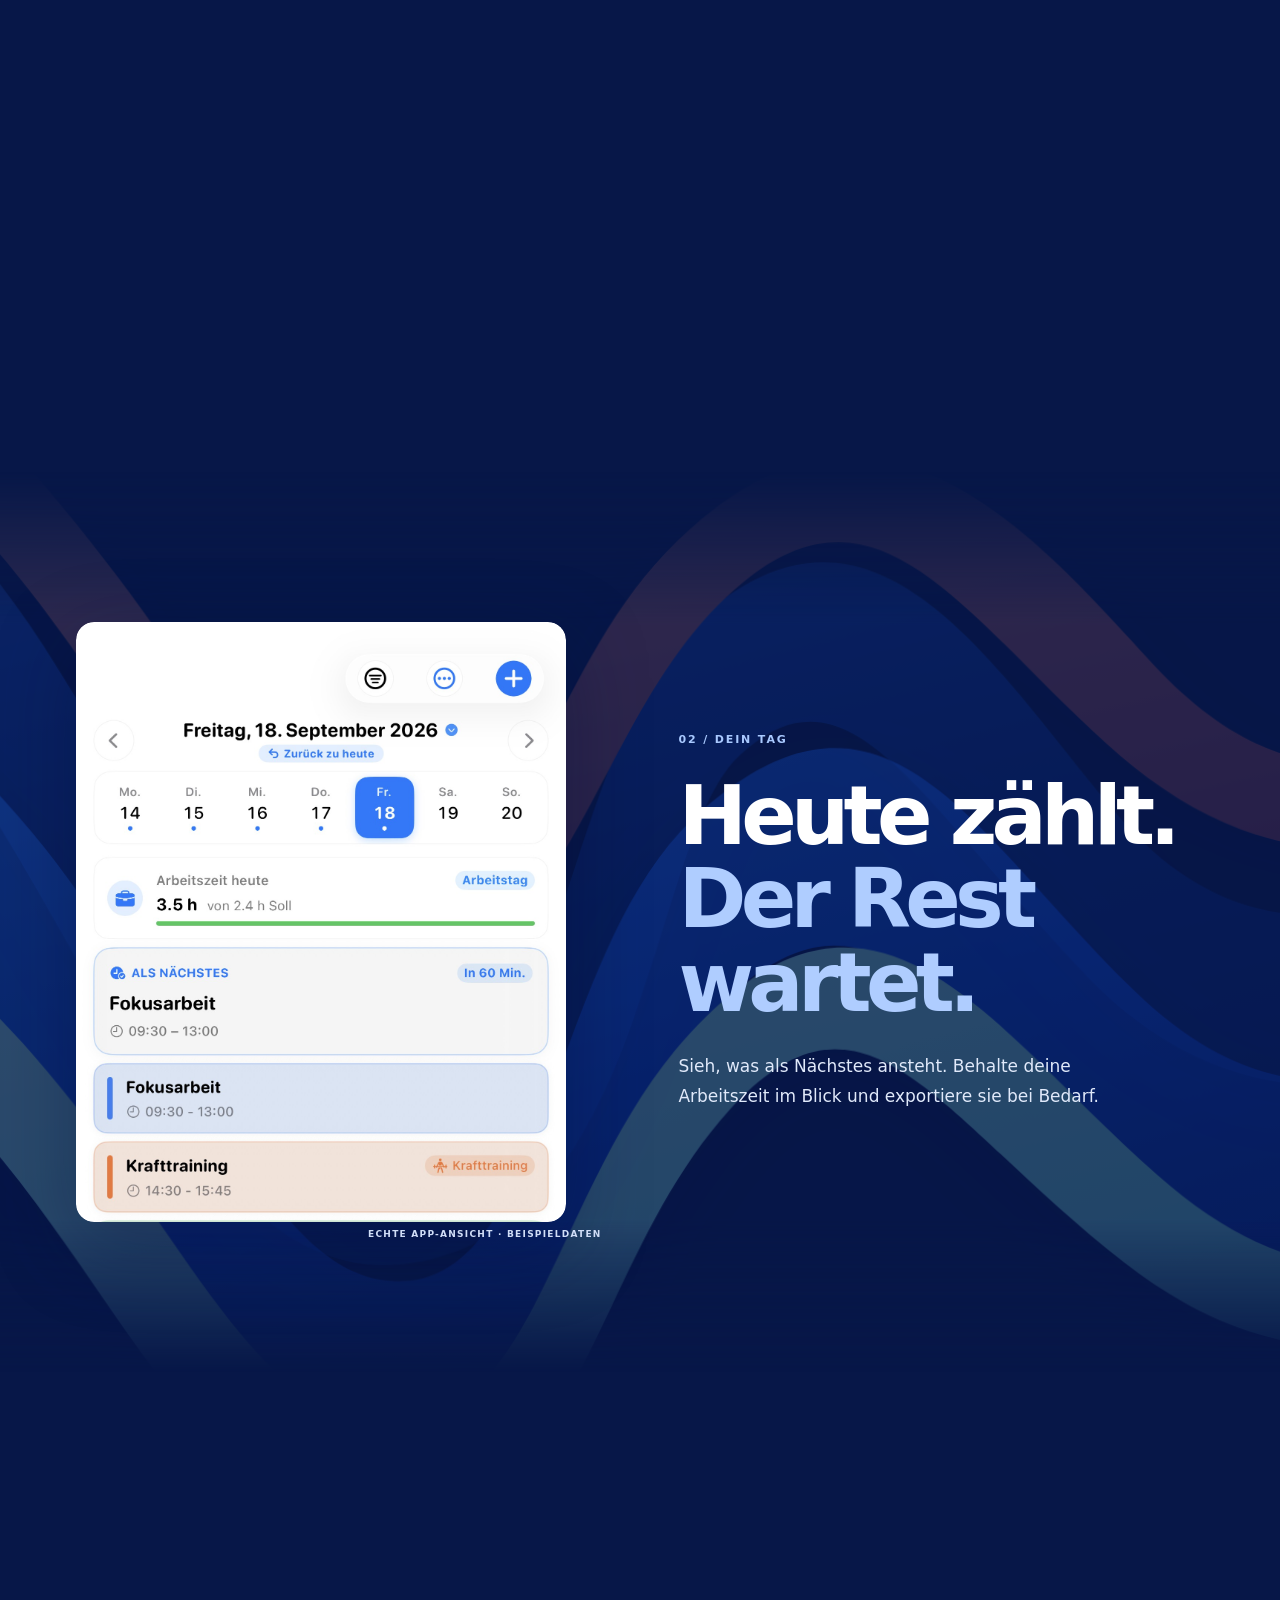
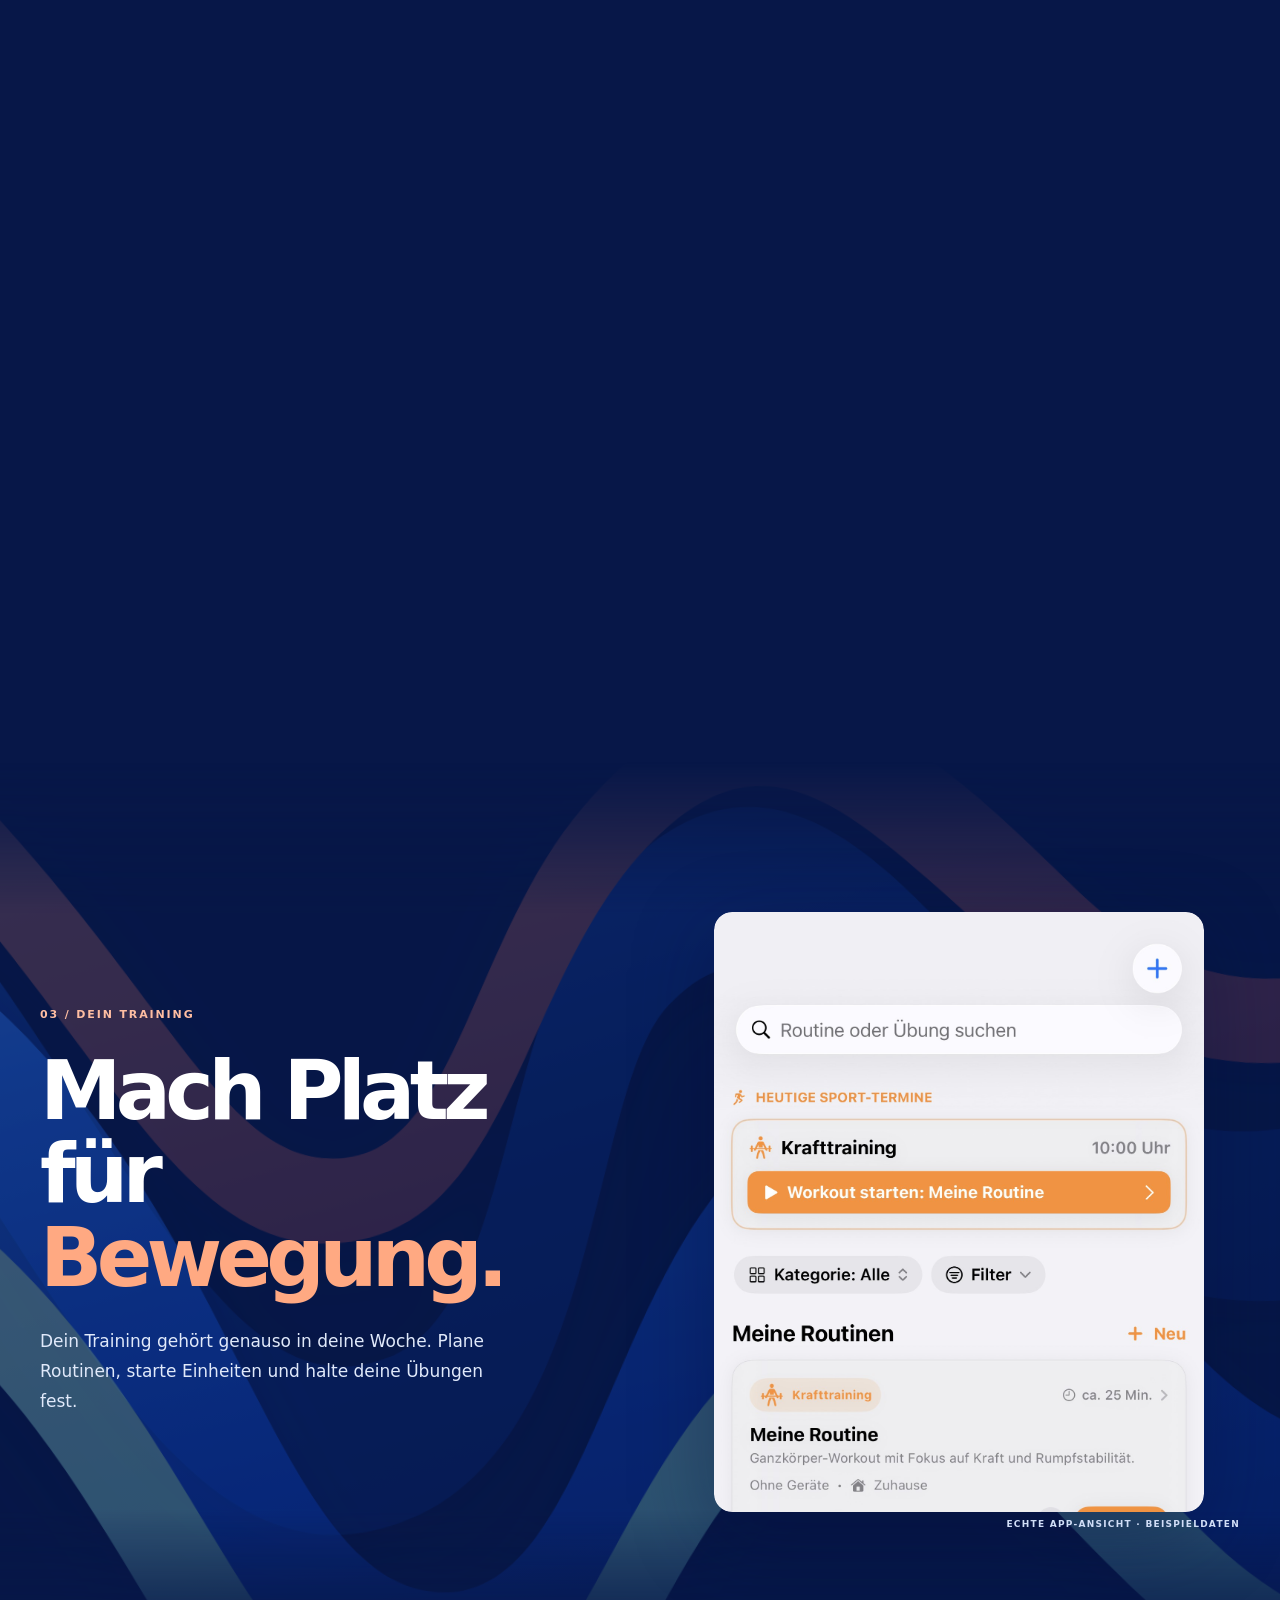
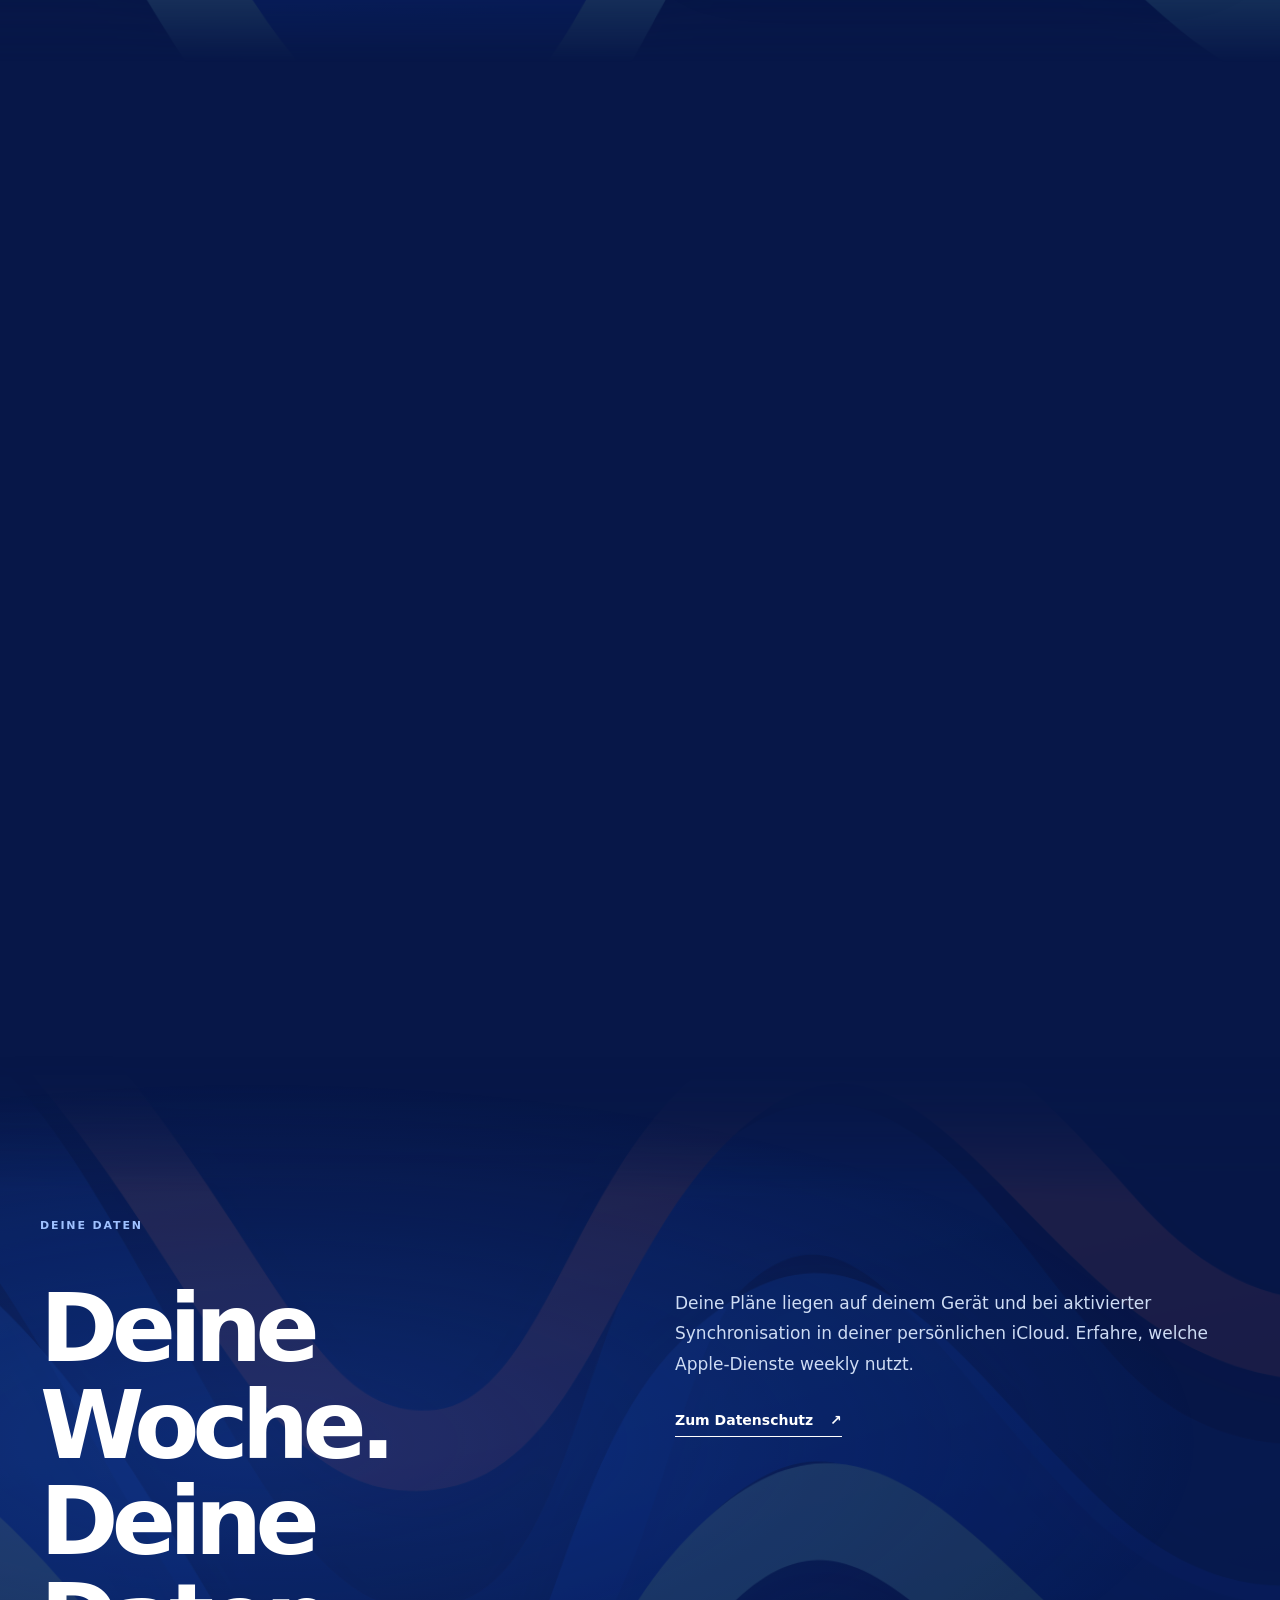
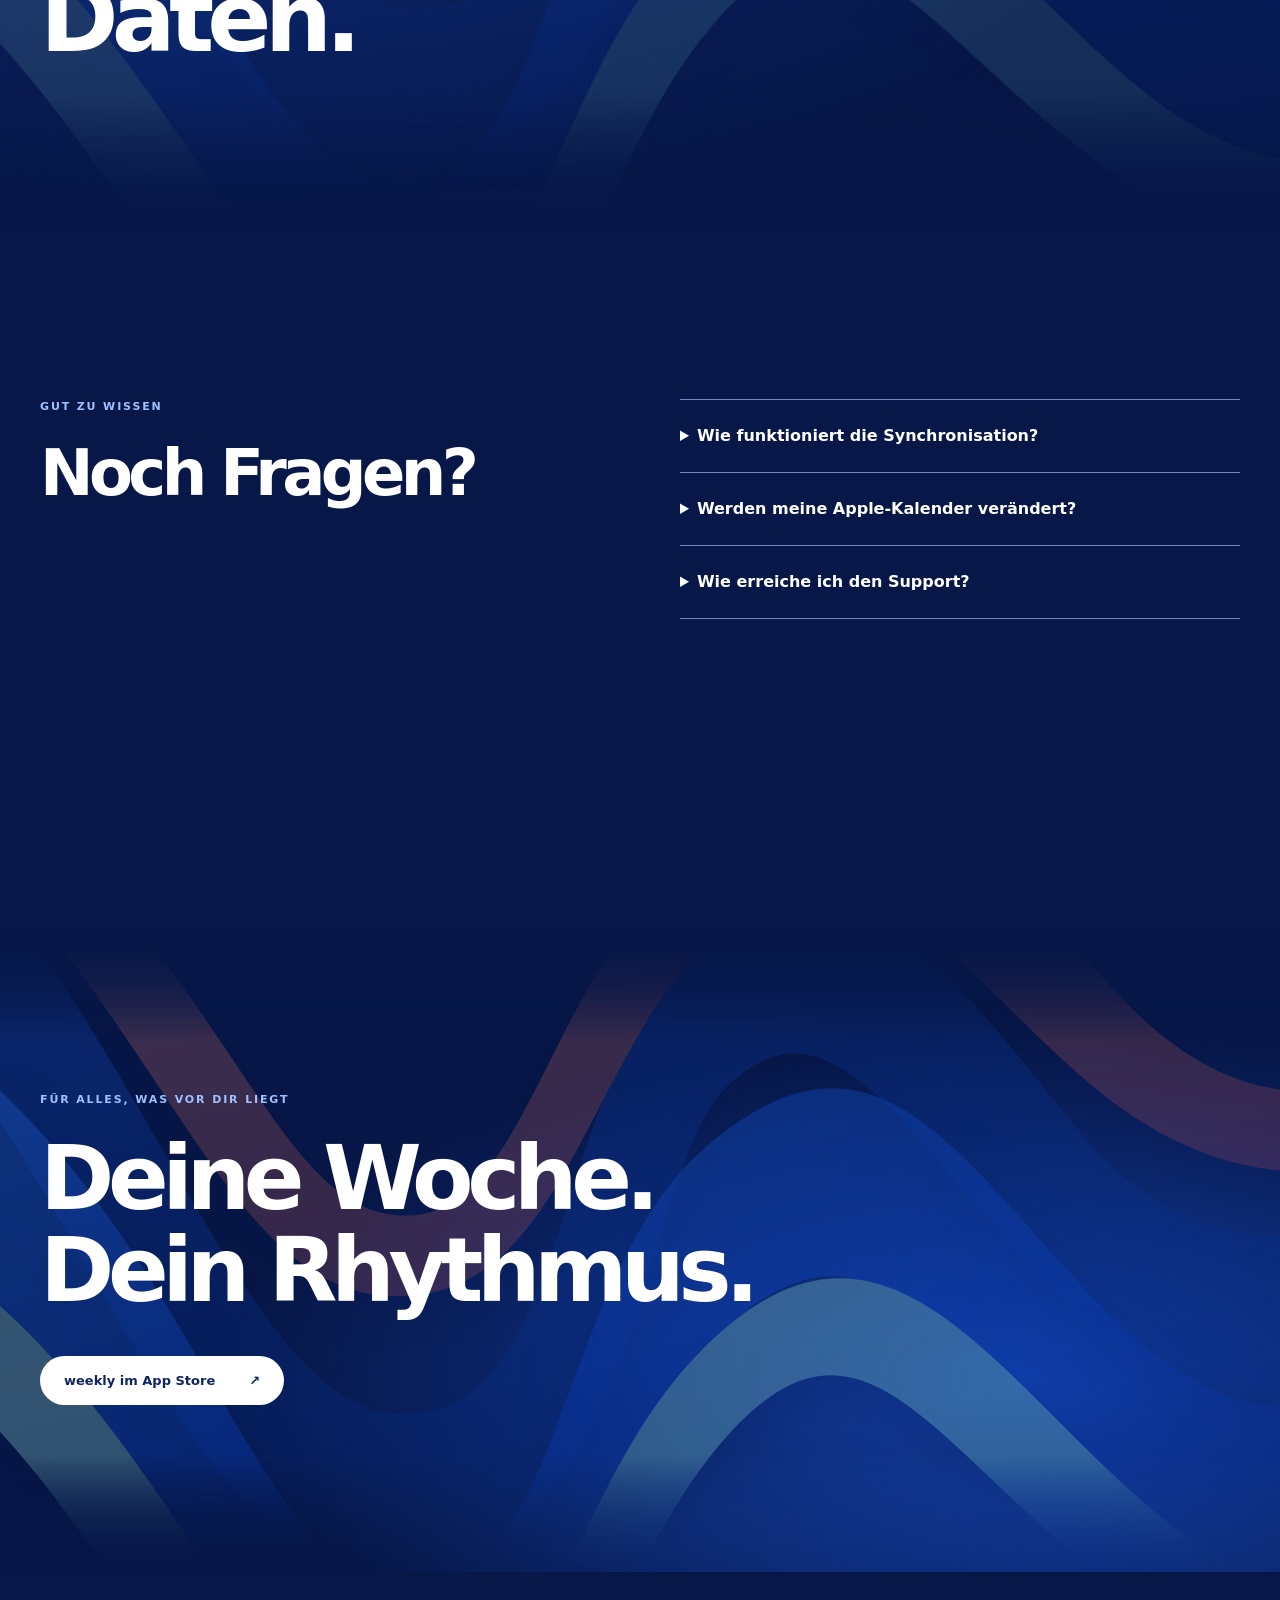
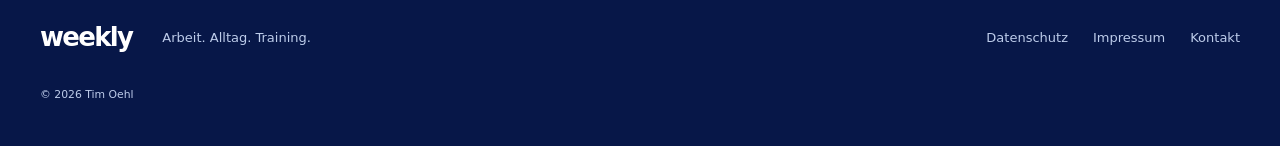
==== commit 1fa9847b: "Polish navigation and soften ribbon edges" ====
--- a/entwurf-2026/index.html
+++ b/entwurf-2026/index.html
@@ -37,5 +37,5 @@
   <section class="faq section-pad" id="fragen"><div class="wrap faq-grid"><div><p class="eyebrow">GUT ZU WISSEN</p><h2>Noch Fragen?</h2></div><div class="faq-list"><details name="weekly-faq"><summary>Wie funktioniert die Synchronisation?</summary><p>Wenn du iCloud für weekly aktiviert hast, können deine Daten über dein persönliches iCloud-Konto auf deinen Geräten synchronisiert werden.</p></details><details name="weekly-faq"><summary>Werden meine Apple-Kalender verändert?</summary><p>weekly zeigt ausgewählte Kalendertermine lesend an. Deine Quellkalender bleiben unverändert.</p></details><details name="weekly-faq"><summary>Wie erreiche ich den Support?</summary><p>Schreibe an <a href="mailto:weekly.workandworkout@gmail.com">weekly.workandworkout@gmail.com</a>.</p></details></div></div></section>
   <section class="outro section-pad band-section"><div class="story-ribbons" aria-hidden="true"><svg class="story-ribbon story-ribbon-a" data-drift="-1" viewBox="0 0 1600 1000" preserveAspectRatio="xMidYMid slice"><path d="M-330 180 C-70 -50 165 45 320 281 C450 481 514 670 633 633 C743 600 735 346 846 251 C986 130 1083 309 1178 415 C1300 550 1480 511 1810 200 L1830 331 C1518 650 1299 691 1150 538 C1013 397 959 282 872 365 C805 430 802 710 643 762 C464 823 378 551 247 365 C104 159 -77 96 -320 324 Z" fill="url(#deep)"/><path d="M-270 64 C-27 -108 161 -30 320 154 C484 343 514 477 610 472 C698 468 721 301 813 204 C971 37 1098 179 1197 286 C1324 424 1471 409 1770 87 L1802 142 C1511 470 1323 496 1164 353 C1042 244 974 124 855 245 C758 344 737 523 616 538 C478 556 430 377 282 205 C130 28 -38 -37 -270 137 Z" fill="url(#coral)"/></svg><svg class="story-ribbon story-ribbon-b" data-drift="1" viewBox="0 0 1600 1000" preserveAspectRatio="xMidYMid slice"><path d="M-320 413 C-60 173 147 234 300 402 C450 567 499 790 615 787 C733 784 734 517 856 414 C1003 288 1070 436 1198 561 C1350 710 1503 622 1820 345 L1830 506 C1520 789 1334 846 1165 693 C1040 581 998 461 879 559 C791 632 794 872 633 925 C462 982 390 690 245 534 C98 376 -82 366 -320 565 Z" fill="url(#blue)"/><path d="M-294 600 C-71 404 123 408 278 558 C427 701 482 893 598 901 C722 909 734 709 845 591 C994 433 1084 591 1215 707 C1374 849 1516 784 1800 517 L1817 558 C1545 843 1363 914 1188 776 C1041 660 985 535 876 652 C763 775 761 966 608 970 C437 975 396 781 249 634 C93 478 -68 474 -294 670 Z" fill="url(#mint)"/></svg></div><div class="wrap outro-content"><p class="eyebrow">FÜR ALLES, WAS VOR DIR LIEGT</p><h2>Deine Woche.<br>Dein Rhythmus.</h2><a class="button" href="https://apps.apple.com/us/app/weekly-work-workout/id6808738681">weekly im App Store <span aria-hidden="true">↗</span></a></div></section>
 </main>
-<footer class="wrap footer"><a class="footer-brand" href="#start">weekly</a><p>Arbeit. Alltag. Training.</p><div><a href="privacy.html">Datenschutz</a><a href="imprint.html">Impressum</a><a href="mailto:weekly.workandworkout@gmail.com">Kontakt</a></div><small>© 2026 Tim Oehl</small></footer>
+<footer class="wrap footer"><a class="footer-brand" href="./#start">weekly</a><p>Arbeit. Alltag. Training.</p><div><a href="privacy.html">Datenschutz</a><a href="imprint.html">Impressum</a><a href="mailto:weekly.workandworkout@gmail.com">Kontakt</a></div><small>© 2026 Tim Oehl</small></footer>
 </body></html>
--- a/entwurf-2026/style.css
+++ b/entwurf-2026/style.css
@@ -2,7 +2,7 @@
 :root{--ink:#101d3e;--blue:#1852e5;--muted:#53617a;--paper:#f7f8fc;--ease:cubic-bezier(.23,1,.32,1)}
 *{box-sizing:border-box}html{scroll-behavior:smooth}body{margin:0;font-family:Jakarta,system-ui,sans-serif;background:var(--paper);color:var(--ink);overflow-x:clip}img{display:block;max-width:100%}a{color:inherit}.wrap{width:min(100% - 80px,1240px);margin-inline:auto}.skip{position:fixed;z-index:20;top:-90px;left:15px;padding:12px;background:white;color:#102050}.skip:focus{top:12px}:focus-visible{outline:3px solid #ff9c74;outline-offset:5px}.nav{position:absolute;z-index:10;top:0;left:0;width:100%;height:86px;padding:0 max(40px,calc((100% - 1240px)/2));display:flex;align-items:center;color:#fff}.nav-brand,.footer-brand{text-decoration:none;font-weight:800;font-size:26px;letter-spacing:-.065em}.nav nav{display:flex;gap:32px;margin-left:auto;font-size:13px;font-weight:700}.nav nav a,.nav-store{text-decoration:none}.nav-store{border:1px solid #ffffff70;border-radius:100px;padding:11px 17px;margin-left:35px;font-size:12px;font-weight:700}.nav-store:active,.button:active{transform:scale(.97)}
 .intro-scene{background:#071748;color:white;position:relative}.intro-sticky{height:100vh;height:100svh;min-height:520px;position:relative;overflow:hidden;isolation:isolate;display:grid;place-items:center}.motion-enabled .intro-scene{height:220vh;height:220svh}.motion-enabled .intro-sticky{position:sticky;top:0}.ambient{position:absolute;inset:0;background:radial-gradient(ellipse at 50% 45%,#1855df 0%,#0b338f 39%,#071748 80%);z-index:-3}.ribbon-field{position:absolute;inset:-15%;z-index:-1;overflow:hidden;pointer-events:none}.ribbon-layer{position:absolute;inset:0;width:100%;height:100%;transform-origin:50% 50%;filter:drop-shadow(0 22px 20px #030c3780)}.ribbon-back{z-index:1}.ribbon-front{z-index:2}.hero-word{position:absolute;z-index:3;margin:0;font-size:clamp(92px,19vw,265px);font-weight:800;letter-spacing:-.085em;line-height:1;text-shadow:0 7px 35px #020b3370;transform:translateY(-18%)}.intro-message{position:absolute;z-index:4;top:56%;text-align:center;width:min(90%,800px);text-shadow:0 3px 25px #041039}.intro-message h2{font-size:clamp(42px,6.4vw,86px);line-height:1.03;letter-spacing:-.065em;margin:12px 0}.intro-message h2 span{color:#b8d2ff}.intro-message>p:not(.kicker){font-size:clamp(15px,1.4vw,18px);color:#e4edff}.kicker,.eyebrow{font-weight:800;letter-spacing:.17em;font-size:11px;line-height:1.5}.intro-link{display:inline-flex;margin-top:16px;gap:25px;text-decoration:none;font-size:13px;font-weight:800;border-bottom:1px solid #ffffffa0;padding-bottom:8px}.motion-enabled .intro-message{opacity:0;pointer-events:none}.scroll-cue{position:absolute;bottom:35px;left:50%;transform:translateX(-50%);display:flex;align-items:center;gap:14px;font-size:9px;letter-spacing:.17em;font-weight:800;white-space:nowrap}.scroll-cue i{display:block;height:1px;width:45px;background:#d5e4ff}.motion-enabled .scroll-cue{will-change:opacity}.section-pad{padding:clamp(100px,13vw,190px) 0}.eyebrow{color:#1d51ba;margin:0 0 25px}.display,.chapter h2,.privacy h2,.faq h2,.outro h2{font-size:clamp(48px,7.4vw,104px);letter-spacing:-.072em;line-height:1.02;margin:0;font-weight:800}.display em,.workout-copy em{font-style:normal;color:#1753e3}.manifesto{background:#f7f8fc;overflow:hidden;padding-bottom:0}.manifesto-bottom{display:flex;gap:30px;align-items:flex-start;margin:45px 0 55px auto;width:min(100%,470px);color:#53617a;line-height:1.8;font-size:17px}.manifesto-bottom p{margin:0}.small-line{margin-top:14px;flex:0 0 55px;height:2px;background:#1753e3}.ribbon-divider{height:clamp(110px,14vw,200px);margin:0 -3%;overflow:hidden}.ribbon-divider svg{display:block;width:100%;height:100%}
-.chapter-week{padding:clamp(90px,12vw,160px) 0 80px;background:#e8f0ff;overflow:hidden}.chapter-heading{display:grid;grid-template-columns:1fr 1fr;gap:0 50px;align-items:end}.chapter-heading .eyebrow{grid-column:1/-1}.chapter h2 span{color:#1753e3}.chapter-heading>p:last-child,.day-copy>p:not(.eyebrow),.workout-copy>p:not(.eyebrow){font-size:17px;line-height:1.8;color:var(--muted);max-width:440px}.week-canvas{width:min(100% - 80px,1240px);min-height:650px;margin:70px auto 0;display:grid;grid-template-columns:1.3fr .7fr;overflow:hidden;border-radius:32px;background:linear-gradient(135deg,#d4e4ff,#b7d0ff)}.week-shot{height:650px;overflow:hidden;position:relative}.week-shot img{position:absolute;max-width:none;width:min(690px,105%);height:auto;top:-3%;left:3%;border-radius:25px;box-shadow:0 35px 80px #14397824}.week-side{display:flex;flex-direction:column;justify-content:flex-end;padding:50px;color:#173c89}.week-side span,.workout-caption{font-size:10px;letter-spacing:.15em;font-weight:800}.week-side p{font-size:clamp(30px,3.5vw,52px);line-height:1.07;letter-spacing:-.06em;font-weight:800}.week-colors{display:flex;gap:8px}.week-colors i{height:8px;width:56px;border-radius:10px;background:#1e5fec}.week-colors i:nth-child(2){background:#9b85d4}.week-colors i:nth-child(3){background:#f39469}.week-colors i:nth-child(4){background:#7acbb8}.image-note{font-size:11px;color:#526680;margin-top:16px}.day-chapter{background:#f7f8fc}.day-grid,.workout-grid{display:grid;grid-template-columns:1fr 1fr;align-items:center;gap:clamp(50px,8vw,130px)}.day-art{height:660px;position:relative;overflow:hidden;border-radius:32px;background:#e4ebfa}.day-screen{position:absolute;top:9%;left:12%;width:77%;max-width:410px;height:82%;overflow:hidden;border-radius:24px;box-shadow:0 30px 60px #20365a22;z-index:2}.day-screen img{width:100%;height:auto}.day-circle{position:absolute;width:540px;height:540px;border:70px solid #b7ccfa;border-radius:50%;top:80px;left:20%}.day-copy h2,.workout-copy h2{font-size:clamp(47px,5.5vw,78px)}.day-copy>p:not(.eyebrow),.workout-copy>p:not(.eyebrow){margin:28px 0 30px}.under-link{display:inline-block;font-size:14px;font-weight:800;text-decoration:none;border-bottom:1px solid currentColor;padding-bottom:8px;color:#1647b7}.under-link span{margin-left:12px}.workout-chapter{background:#ffede4;padding:clamp(100px,12vw,160px) 0;overflow:hidden}.workout-copy .eyebrow{color:#a24720}.workout-copy em{color:#c75222}.workout-art{height:650px;position:relative;overflow:hidden;border-radius:30px;background:#ffdcc9}.workout-shot{position:absolute;width:72%;max-width:390px;height:83%;top:9%;left:14%;overflow:hidden;border-radius:25px;box-shadow:0 30px 60px #7c361c26;z-index:2}.workout-shot img{width:100%;height:auto}.workout-orbit{position:absolute;width:640px;height:640px;border:65px solid #f7a97f;border-radius:50%;top:40px;left:8%;transform:rotate(-25deg)}.orbit-two{border:25px solid #fff0e7;width:510px;height:510px;top:150px;left:-23%}.workout-caption{position:absolute;bottom:30px;right:20px;z-index:3;color:#8a3b20;line-height:1.7}.workout-caption strong{font-size:13px}.privacy{background:#0c1f51;color:white}.privacy-grid{display:grid;grid-template-columns:1fr 1fr;gap:20px 70px}.privacy .eyebrow{grid-column:1/-1;color:#a9c9ff}.privacy-grid>div p{font-size:17px;line-height:1.8;color:#cedcf4;margin:8px 0 30px}.privacy .under-link{color:white}.faq{background:#f7f8fc}.faq-grid{display:grid;grid-template-columns:1fr 1fr;gap:80px}.faq h2{font-size:clamp(42px,5vw,70px)}.faq-list{border-top:1px solid #cdd7e7}.faq details{border-bottom:1px solid #cdd7e7;padding:24px 0}.faq summary{cursor:pointer;font-weight:700;line-height:1.5}.faq details p{line-height:1.8;color:#526078;font-size:15px}.outro{background:#0a2164;color:white;position:relative;overflow:hidden}.outro-content{position:relative}.outro .eyebrow{color:#accaff}.outro h2{font-size:clamp(52px,7vw,92px);margin-bottom:40px}.button{display:inline-flex;align-items:center;gap:34px;background:white;color:#102660;padding:17px 24px;border-radius:100px;font-size:13px;font-weight:800;text-decoration:none;transition:transform 150ms var(--ease)}.outro-ribbon{position:absolute;right:-10%;top:-50%;width:70%;height:180%;border:110px solid #1f5fea;border-radius:50%;transform:rotate(-35deg);opacity:.45}.footer{display:flex;align-items:center;gap:30px;padding-block:45px;flex-wrap:wrap;color:#4a5873;font-size:13px}.footer-brand{color:#122557}.footer div{display:flex;gap:25px;margin-left:auto}.footer a{text-decoration:none}.footer small{flex-basis:100%}.motion-enabled .reveal{opacity:0;transform:translateY(32px);transition:opacity 700ms var(--ease),transform 700ms var(--ease)}.motion-enabled .reveal.is-visible{opacity:1;transform:translateY(0)}
+.chapter-week{padding:clamp(90px,12vw,160px) 0 80px;background:#e8f0ff;overflow:hidden}.chapter-heading{display:grid;grid-template-columns:1fr 1fr;gap:0 50px;align-items:end}.chapter-heading .eyebrow{grid-column:1/-1}.chapter h2 span{color:#1753e3}.chapter-heading>p:last-child,.day-copy>p:not(.eyebrow),.workout-copy>p:not(.eyebrow){font-size:17px;line-height:1.8;color:var(--muted);max-width:440px}.week-canvas{width:min(100% - 80px,1240px);min-height:650px;margin:70px auto 0;display:grid;grid-template-columns:1.3fr .7fr;overflow:hidden;border-radius:32px;background:linear-gradient(135deg,#d4e4ff,#b7d0ff)}.week-shot{height:650px;overflow:hidden;position:relative}.week-shot img{position:absolute;max-width:none;width:min(690px,105%);height:auto;top:-3%;left:3%;border-radius:25px;box-shadow:0 35px 80px #14397824}.week-side{display:flex;flex-direction:column;justify-content:flex-end;padding:50px;color:#173c89}.week-side span,.workout-caption{font-size:10px;letter-spacing:.15em;font-weight:800}.week-side p{font-size:clamp(30px,3.5vw,52px);line-height:1.07;letter-spacing:-.06em;font-weight:800}.week-colors{display:flex;gap:8px}.week-colors i{height:8px;width:56px;border-radius:10px;background:#1e5fec}.week-colors i:nth-child(2){background:#9b85d4}.week-colors i:nth-child(3){background:#f39469}.week-colors i:nth-child(4){background:#7acbb8}.image-note{font-size:11px;color:#526680;margin-top:16px}.day-chapter{background:#f7f8fc}.day-grid,.workout-grid{display:grid;grid-template-columns:1fr 1fr;align-items:center;gap:clamp(50px,8vw,130px)}.day-art{height:660px;position:relative;overflow:hidden;border-radius:32px;background:#e4ebfa}.day-screen{position:absolute;top:9%;left:12%;width:77%;max-width:410px;height:82%;overflow:hidden;border-radius:24px;box-shadow:0 30px 60px #20365a22;z-index:2}.day-screen img{width:100%;height:auto}.day-circle{position:absolute;width:540px;height:540px;border:70px solid #b7ccfa;border-radius:50%;top:80px;left:20%}.day-copy h2,.workout-copy h2{font-size:clamp(47px,5.5vw,78px)}.day-copy>p:not(.eyebrow),.workout-copy>p:not(.eyebrow){margin:28px 0 30px}.under-link{display:inline-block;font-size:14px;font-weight:800;text-decoration:none;border-bottom:1px solid currentColor;padding-bottom:8px;color:#1647b7}.under-link span{margin-left:12px}.workout-chapter{background:#ffede4;padding:clamp(100px,12vw,160px) 0;overflow:hidden}.workout-copy .eyebrow{color:#a24720}.workout-copy em{color:#c75222}.workout-art{height:650px;position:relative;overflow:hidden;border-radius:30px;background:#ffdcc9}.workout-shot{position:absolute;width:72%;max-width:390px;height:83%;top:9%;left:14%;overflow:hidden;border-radius:25px;box-shadow:0 30px 60px #7c361c26;z-index:2}.workout-shot img{width:100%;height:auto}.workout-orbit{position:absolute;width:640px;height:640px;border:65px solid #f7a97f;border-radius:50%;top:40px;left:8%;transform:rotate(-25deg)}.orbit-two{border:25px solid #fff0e7;width:510px;height:510px;top:150px;left:-23%}.workout-caption{position:absolute;bottom:30px;right:20px;z-index:3;color:#8a3b20;line-height:1.7}.workout-caption strong{font-size:13px}.privacy{background:#0c1f51;color:white}.privacy-grid{display:grid;grid-template-columns:1fr 1fr;gap:20px 70px}.privacy .eyebrow{grid-column:1/-1;color:#a9c9ff}.privacy-grid>div p{font-size:17px;line-height:1.8;color:#cedcf4;margin:8px 0 30px}.privacy .under-link{color:white}.faq{background:#f7f8fc}.faq-grid{display:grid;grid-template-columns:1fr 1fr;gap:80px}.faq h2{font-size:clamp(42px,5vw,70px)}.faq-list{border-top:1px solid #cdd7e7}.faq details{border-bottom:1px solid #cdd7e7;padding:24px 0}.faq summary{cursor:pointer;font-weight:700;line-height:1.5}.faq details p{line-height:1.8;color:#526078;font-size:15px}.outro{background:#0a2164;color:white;position:relative;overflow:hidden}.outro-content{position:relative}.outro .eyebrow{color:#accaff}.outro h2{font-size:clamp(52px,7vw,92px);margin-bottom:40px}.button{display:inline-flex;align-items:center;gap:34px;background:white;color:#102660;padding:17px 24px;border-radius:100px;font-size:13px;font-weight:800;text-decoration:none;transition:transform 150ms var(--ease)}.outro-ribbon{position:absolute;right:-10%;top:-50%;width:70%;height:180%;border:110px solid #1f5fea;border-radius:50%;transform:rotate(-35deg);opacity:.45}.footer{display:flex;align-items:center;gap:30px;padding-block:45px;flex-wrap:wrap;color:#4a5873;font-size:13px}.footer-brand{color:#122557}.footer div{display:flex;gap:25px;margin-left:auto}.footer a{text-decoration:none}.footer small{flex-basis:100%}.motion-enabled .reveal{opacity:0;transform:translateY(16px);transition:opacity 320ms var(--ease),transform 320ms var(--ease)}.motion-enabled .reveal.is-visible{opacity:1;transform:translateY(0)}
 @media(max-width:700px){.wrap,.week-canvas{width:calc(100% - 36px)}.nav{height:76px;padding:0 18px}.nav nav{display:none}.nav-store{margin-left:auto}.intro-sticky{min-height:480px}.ribbon-field{inset:-8% -50%}.hero-word{font-size:clamp(82px,22vw,150px)}.intro-message{top:53%}.intro-message h2{font-size:clamp(38px,10vw,64px)}.scroll-cue{bottom:25px}.manifesto-bottom{font-size:15px;margin-top:35px}.small-line{flex-basis:30px}.chapter-heading,.day-grid,.workout-grid,.privacy-grid,.faq-grid{grid-template-columns:1fr;gap:22px}.chapter-heading .eyebrow,.privacy .eyebrow{grid-column:auto}.chapter-heading>p:last-child{margin:0}.week-canvas{grid-template-columns:1fr;min-height:0;margin-top:35px}.week-shot{height:420px}.week-shot img{width:95%;left:2.5%;top:3%}.week-side{padding:28px}.week-side p{margin:18px 0;font-size:34px}.day-grid{gap:45px}.day-art{height:490px}.day-screen{height:85%;top:8%;left:12%;width:76%}.day-circle{width:400px;height:400px;left:20%;border-width:50px}.workout-grid{gap:40px}.workout-art{height:480px}.workout-shot{height:84%;width:70%}.workout-orbit{width:470px;height:470px;border-width:48px}.orbit-two{width:370px;height:370px;border-width:20px}.privacy-grid,.faq-grid{gap:30px}.footer div{margin-left:0;flex-basis:100%}.outro-ribbon{width:100%;right:-40%;border-width:60px}.outro-content{z-index:1}}
 @media(prefers-reduced-motion:reduce){html{scroll-behavior:auto}.motion-enabled .intro-scene{height:auto}.motion-enabled .intro-sticky{position:relative}.motion-enabled .intro-message{opacity:1;pointer-events:auto}.motion-enabled .reveal{opacity:1;transform:none;transition:none}.button{transition:none}}
 /* Frame the content of the real weekly screenshot, rather than its empty top edge. */
@@ -14,7 +14,7 @@
 /* Keep the fade inside each section so ribbons dissolve instead of being clipped at its boundary. */
 .manifesto .story-ribbons,.chapter-week .story-ribbons,.day-chapter .story-ribbons,.workout-chapter .story-ribbons,.privacy .story-ribbons,.outro .story-ribbons{inset:0}.story-ribbon{width:150%;inset:0 -25%}@media(max-width:700px){.story-ribbon{width:190%;inset:0 -45%}}
 /* Continuous, scroll-led scenes. Without motion or JavaScript these remain normal document sections. */
-body{background:#071748 radial-gradient(ellipse at 50% 20%,#103581 0%,#071748 62%) fixed}.intro-scene{background:transparent}.ambient{background:radial-gradient(ellipse at 50% 45%,#1855df 0%,#0b338f 39%,#071748 80%)}.story-chapter{position:relative;color:white}.story-stage{position:relative;isolation:isolate;min-height:100vh;min-height:100svh;display:grid;align-items:center;overflow:hidden}.motion-enabled .story-chapter{height:210vh;height:210svh}.motion-enabled .story-stage{position:sticky;top:0;height:100vh;height:100svh}.stage-ribbons{position:absolute;inset:0;z-index:-1;overflow:hidden;pointer-events:none;mask-image:linear-gradient(to bottom,transparent,#000 17%,#000 83%,transparent);-webkit-mask-image:linear-gradient(to bottom,transparent,#000 17%,#000 83%,transparent)}.stage-ribbons:after{content:"";position:absolute;inset:0;background:#07174880}.stage-band{position:absolute;inset:-20% -20%;width:140%;height:140%;opacity:.55;filter:drop-shadow(0 20px 30px #020b3866)}.stage-band-a{opacity:.32}.stage-band-b{opacity:.48}.stage-layout{position:relative;display:grid;grid-template-columns:1fr 1fr;gap:clamp(35px,6vw,100px);align-items:center;padding-block:80px}.chapter-copy{position:relative;z-index:2}.chapter-copy .eyebrow{color:#a9c9ff}.chapter-copy h2{font-size:clamp(48px,6.4vw,88px);letter-spacing:-.07em;line-height:1.02;margin:0}.chapter-copy h2 em{color:#afcdff;font-style:normal}.chapter-copy>p:last-child{max-width:465px;font-size:17px;line-height:1.75;color:#e0e9fa;margin:28px 0 0}.chapter-screen{position:relative;display:flex;justify-content:center;align-items:center;min-width:0}.screen-image{position:relative;width:min(100%,490px);height:min(62vh,570px);height:min(62svh,570px);overflow:hidden;mask-image:linear-gradient(to bottom,transparent,#000 8%,#000 85%,transparent);-webkit-mask-image:linear-gradient(to bottom,transparent,#000 8%,#000 85%,transparent);filter:drop-shadow(0 30px 45px #020b3860)}.screen-image img{position:absolute;top:-6%;width:100%;height:auto;border-radius:18px}.screen-caption{position:absolute;bottom:-28px;right:5%;font-size:9px;font-weight:800;letter-spacing:.14em;color:#d1def7}.story-day .stage-layout{direction:rtl}.story-day .stage-layout>*{direction:ltr}.story-workout .chapter-copy .eyebrow{color:#ffbea2}.story-workout .chapter-copy h2 em{color:#ffa982}.story-workout .stage-ribbons:after{background:#07174866}.motion-enabled .chapter-copy,.motion-enabled .chapter-screen{will-change:transform,opacity}@media(max-width:700px){.stage-layout,.story-day .stage-layout{direction:ltr;grid-template-columns:1fr;gap:15px;padding-block:70px 35px}.stage-copy{order:0}.chapter-copy h2{font-size:clamp(36px,10vw,58px)}.chapter-copy>p:last-child{font-size:14px;line-height:1.65;margin-top:15px}.chapter-copy .eyebrow{margin-bottom:13px}.chapter-screen{height:min(43vh,360px);height:min(43svh,360px)}.screen-image{width:min(87%,350px);height:100%}.screen-caption{font-size:8px;right:5%;bottom:-13px}.stage-band{width:210%;height:125%;inset:-10% -55%}.stage-ribbons:after{background:#07174899}}@media(prefers-reduced-motion:reduce){.motion-enabled .story-chapter{height:auto}.motion-enabled .story-stage{height:auto;position:relative}.chapter-copy,.chapter-screen,.stage-band{transform:none!important;opacity:1!important}}@media(max-height:560px){.motion-enabled .story-chapter{height:auto}.motion-enabled .story-stage{height:auto;position:relative;min-height:100vh}.stage-layout{padding-block:65px}.screen-image{min-height:250px}}
+body{background:#071748 radial-gradient(ellipse at 50% 20%,#103581 0%,#071748 62%) fixed}.intro-scene{background:transparent}.ambient{background:radial-gradient(ellipse at 50% 45%,#1855df 0%,#0b338f 39%,#071748 80%)}.story-chapter{position:relative;color:white}.story-stage{position:relative;isolation:isolate;min-height:100vh;min-height:100svh;display:grid;align-items:center;overflow:hidden}.motion-enabled .story-chapter{height:210vh;height:210svh}.motion-enabled .story-stage{position:sticky;top:0;height:100vh;height:100svh}.stage-ribbons{position:absolute;inset:0;z-index:-1;overflow:hidden;pointer-events:none;mask-image:linear-gradient(to bottom,transparent,#000 17%,#000 83%,transparent);-webkit-mask-image:linear-gradient(to bottom,transparent,#000 17%,#000 83%,transparent)}.stage-ribbons:after{content:"";position:absolute;inset:0;background:#07174880}.stage-band{position:absolute;inset:-20% -20%;width:140%;height:140%;opacity:.55;filter:drop-shadow(0 20px 30px #020b3866)}.stage-band-a{opacity:.32}.stage-band-b{opacity:.48}.stage-layout{position:relative;display:grid;grid-template-columns:1fr 1fr;gap:clamp(35px,6vw,100px);align-items:center;padding-block:80px}.chapter-copy{position:relative;z-index:2}.chapter-copy .eyebrow{color:#a9c9ff}.chapter-copy h2{font-size:clamp(48px,6.4vw,88px);letter-spacing:-.07em;line-height:1.02;margin:0}.chapter-copy h2 em{color:#afcdff;font-style:normal}.chapter-copy>p:last-child{max-width:465px;font-size:17px;line-height:1.75;color:#e0e9fa;margin:28px 0 0}.chapter-screen{position:relative;display:flex;justify-content:center;align-items:center;min-width:0}.screen-image{position:relative;width:min(100%,490px);height:min(62vh,570px);height:min(62svh,570px);overflow:hidden;mask-image:linear-gradient(to bottom,transparent,#000 8%,#000 85%,transparent);-webkit-mask-image:linear-gradient(to bottom,transparent,#000 8%,#000 85%,transparent);filter:drop-shadow(0 30px 45px #020b3860)}.screen-image img{position:absolute;top:-6%;width:100%;height:auto;border-radius:18px}.screen-caption{position:absolute;bottom:-28px;right:5%;font-size:9px;font-weight:800;letter-spacing:.14em;color:#d1def7}.story-day .stage-layout{direction:rtl}.story-day .stage-layout>*{direction:ltr}.story-workout .chapter-copy .eyebrow{color:#ffbea2}.story-workout .chapter-copy h2 em{color:#ffa982}.story-workout .stage-ribbons:after{background:#07174866}@media(max-width:700px){.stage-layout,.story-day .stage-layout{direction:ltr;grid-template-columns:1fr;gap:15px;padding-block:70px 35px}.stage-copy{order:0}.chapter-copy h2{font-size:clamp(36px,10vw,58px)}.chapter-copy>p:last-child{font-size:14px;line-height:1.65;margin-top:15px}.chapter-copy .eyebrow{margin-bottom:13px}.chapter-screen{height:min(43vh,360px);height:min(43svh,360px)}.screen-image{width:min(87%,350px);height:100%}.screen-caption{font-size:8px;right:5%;bottom:-13px}.stage-band{width:210%;height:125%;inset:-10% -55%}.stage-ribbons:after{background:#07174899}}@media(prefers-reduced-motion:reduce){.motion-enabled .story-chapter{height:auto}.motion-enabled .story-stage{height:auto;position:relative}.chapter-copy,.chapter-screen,.stage-band{transform:none!important;opacity:1!important}}@media(max-height:560px){.motion-enabled .story-chapter{height:auto}.motion-enabled .story-stage{height:auto;position:relative;min-height:100vh}.stage-layout{padding-block:65px}.screen-image{min-height:250px}}
 /* The first chapter overlaps the fading edge of the opening scene. */
 .motion-enabled .intro-scene{z-index:1}.motion-enabled .intro-sticky{mask-image:linear-gradient(to bottom,#000 76%,transparent 100%);-webkit-mask-image:linear-gradient(to bottom,#000 76%,transparent 100%)}.motion-enabled #woche{margin-top:-22svh}.motion-enabled .intro-sticky .ambient{transition:none}
 /* Show complete, real app views with clean edges rather than faded crops. */
@@ -22,6 +22,11 @@
 /* Use a clear, undistorted crop that remains legible on small screens. */
 .screen-image{width:min(100%,490px);overflow:hidden;border-radius:18px}.screen-image img{width:100%;height:100%;object-fit:cover;object-position:center 8%;border-radius:18px}@media(max-width:700px){.screen-image{width:min(92%,400px)}}
 /* Questions stay in their own cards and the heading stays anchored at the top. */
-.faq-grid{align-items:start}.faq-list{border:0;display:grid;gap:12px;overflow-anchor:none}.faq details{border:1px solid #6b83bc;border-radius:18px;padding:0 20px;background:#152c65}.faq summary{min-height:64px;display:flex;align-items:center;justify-content:space-between;gap:16px;list-style:none}.faq summary::-webkit-details-marker{display:none}.faq summary::after{content:'+';display:grid;place-items:center;flex:0 0 28px;height:28px;border-radius:50%;background:#2b4b91;color:#fff;font-size:21px;font-weight:400}.faq details[open] summary::after{content:'−'}.faq details p{margin:0;padding:0 0 22px;max-width:48ch;color:#e0eafa}.faq details a{color:#fff;text-underline-offset:3px}.lang-picker{display:flex;gap:3px;margin-left:25px}.lang-picker button{font:700 11px Jakarta,system-ui,sans-serif;color:#d3e2ff;background:transparent;border:1px solid transparent;border-radius:99px;min-height:38px;min-width:38px;cursor:pointer}.lang-picker button[aria-pressed=true]{border-color:#9ebdff;color:#fff}@media(max-width:700px){.nav{gap:8px}.lang-picker{margin-left:auto}.nav-store{margin-left:0;padding:10px 12px}.faq details{padding:0 17px}}
+.faq-grid{align-items:start}.faq-list{border:0;display:grid;gap:12px;overflow-anchor:none}.faq details{border:1px solid #6b83bc;border-radius:18px;padding:0 20px;background:#152c65}.faq summary{min-height:64px;display:flex;align-items:center;justify-content:space-between;gap:16px;list-style:none}.faq summary::-webkit-details-marker{display:none}.faq details p{margin:0;padding:0 0 22px;max-width:48ch;color:#e0eafa}.faq details a{color:#fff;text-underline-offset:3px}.lang-picker{display:flex;gap:3px;margin-left:25px}.lang-picker button{font:700 11px Jakarta,system-ui,sans-serif;color:#d3e2ff;background:transparent;border:1px solid transparent;border-radius:99px;min-height:38px;min-width:38px;cursor:pointer}.lang-picker button[aria-pressed=true]{border-color:#9ebdff;color:#fff}@media(max-width:700px){.nav{gap:8px}.lang-picker{margin-left:auto}.nav-store{margin-left:0;padding:10px 12px}.faq details{padding:0 17px}}
 /* Reserve room for one answer so the rest of the page stays in place. */
 .faq-list{min-height:360px;align-content:start}@media(max-width:700px){.faq-list{min-height:390px}}
+/* Original quiet separators, with reserved answer space to avoid page jumps. */
+.faq-grid{align-items:start}.faq-list{border-top:1px solid #7187bb;display:grid;gap:0;align-content:start;min-height:360px;overflow-anchor:none}.faq details{border:0;border-bottom:1px solid #7187bb;border-radius:0;background:transparent;padding:24px 0}.faq summary{min-height:0;display:list-item;list-style:revert}.faq summary::-webkit-details-marker{display:revert}.faq summary::after{content:none}.faq details p{padding:0;margin:16px 0 0;color:#d2def4}.faq details a{color:#fff}@media(max-width:700px){.faq-list{min-height:390px}.faq details{padding:24px 0}}
+
+/* Feather the transformed SVG canvas too, so its edges cannot appear as a straight seam. */
+.story-ribbon,.stage-band{overflow:visible;mask-image:linear-gradient(to bottom,transparent 0%,#000 18%,#000 82%,transparent 100%);-webkit-mask-image:linear-gradient(to bottom,transparent 0%,#000 18%,#000 82%,transparent 100%)}
